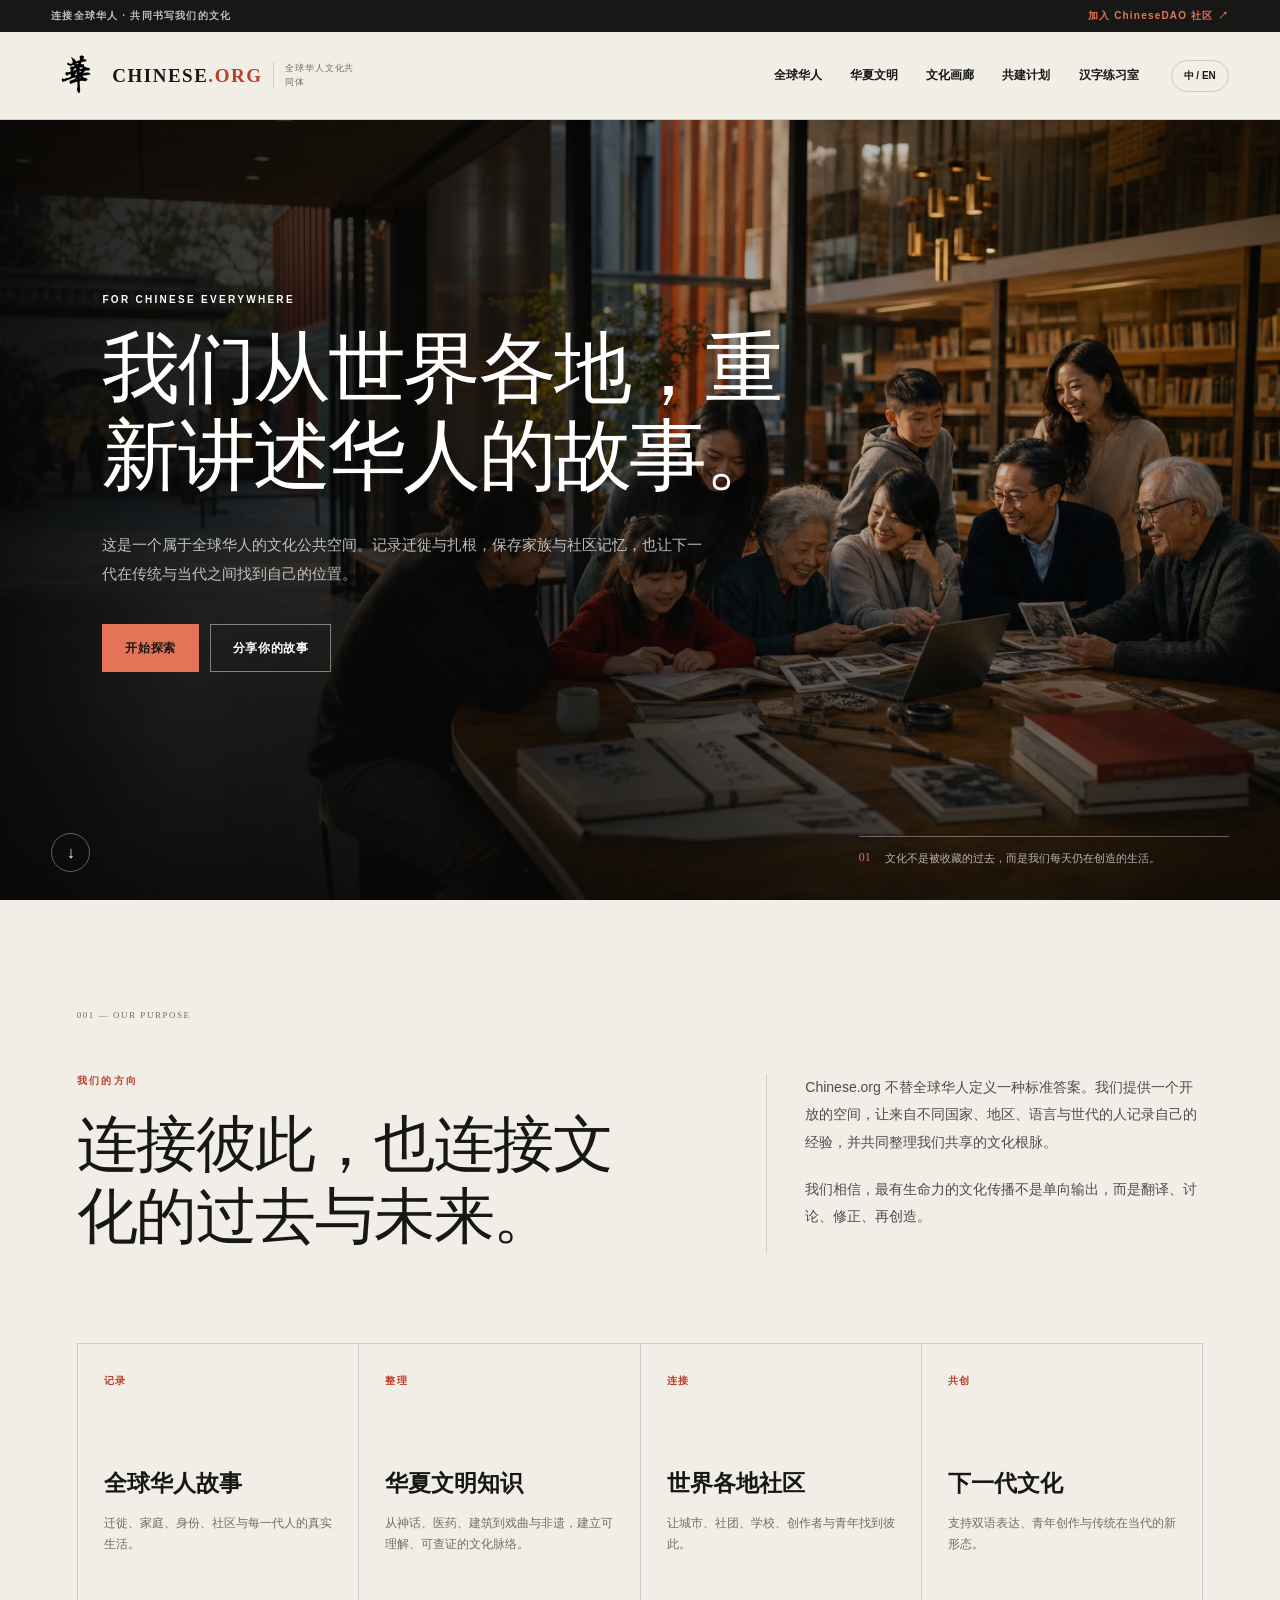
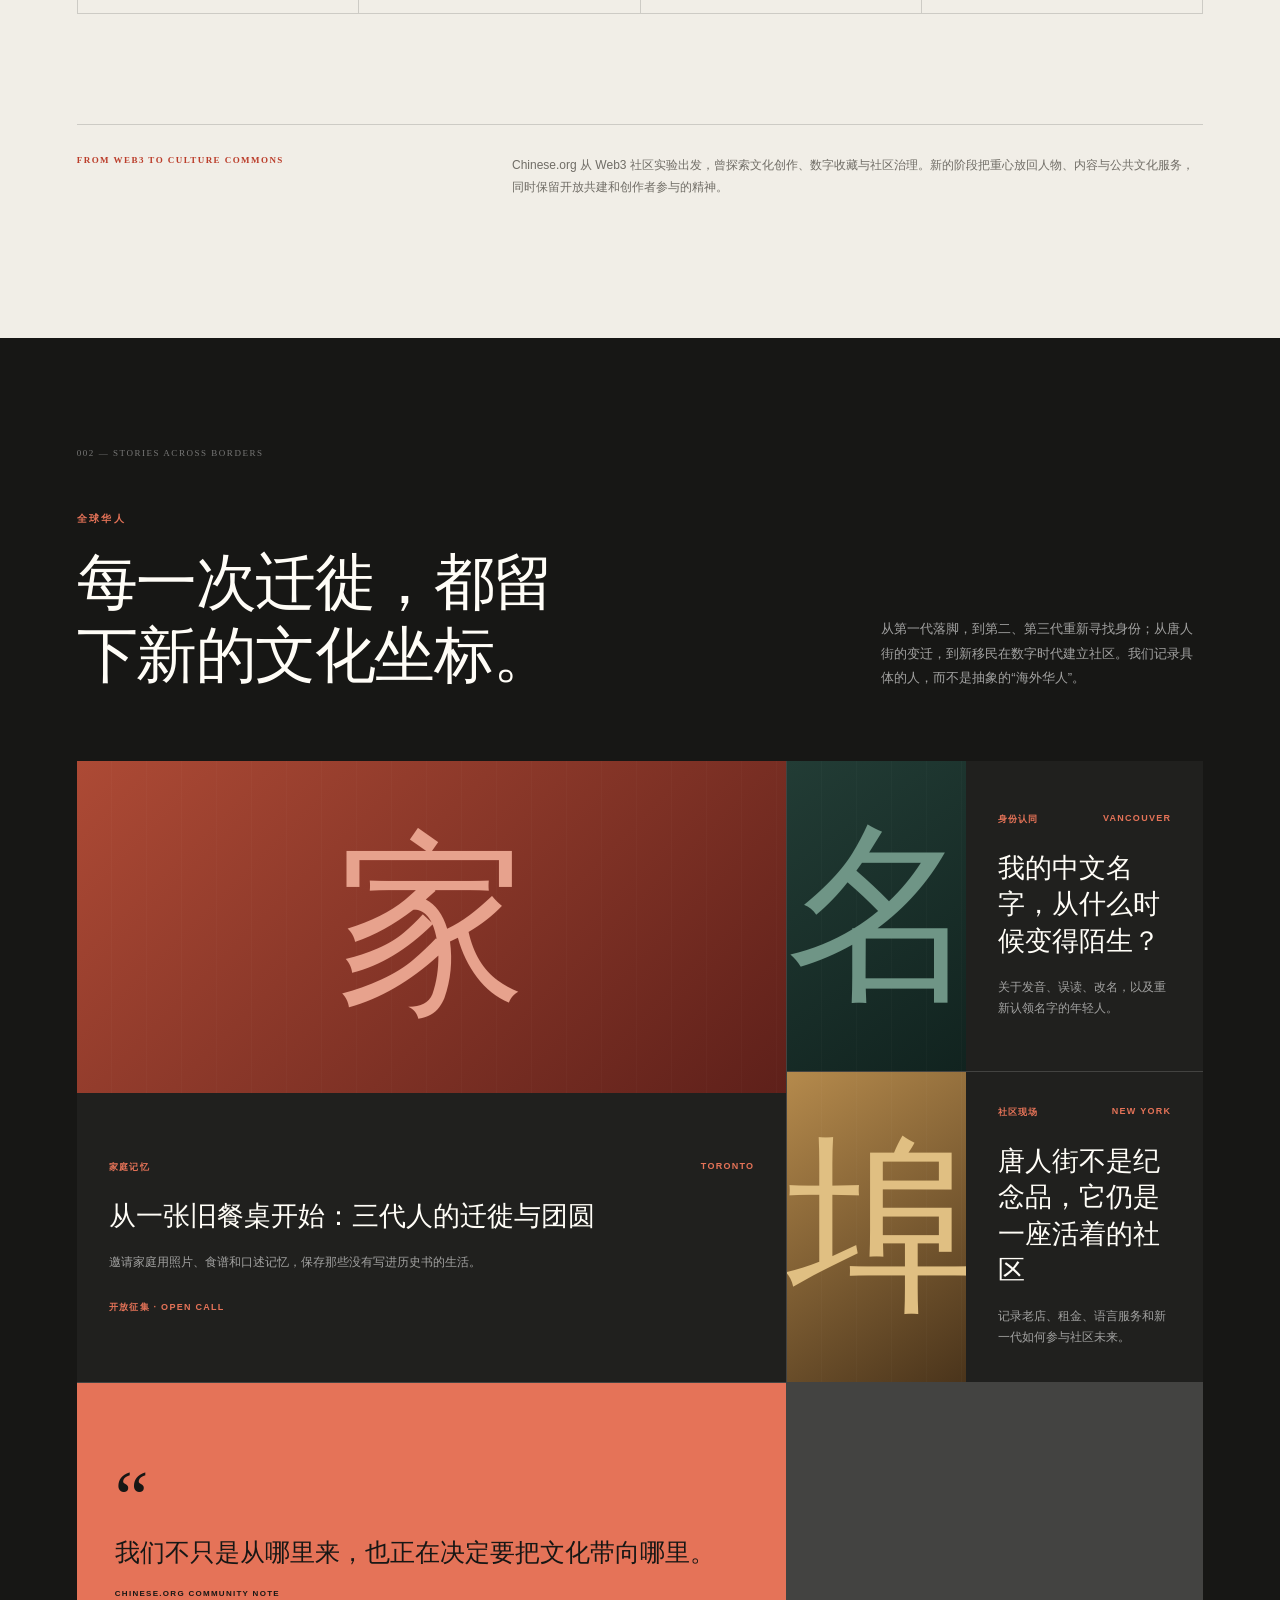
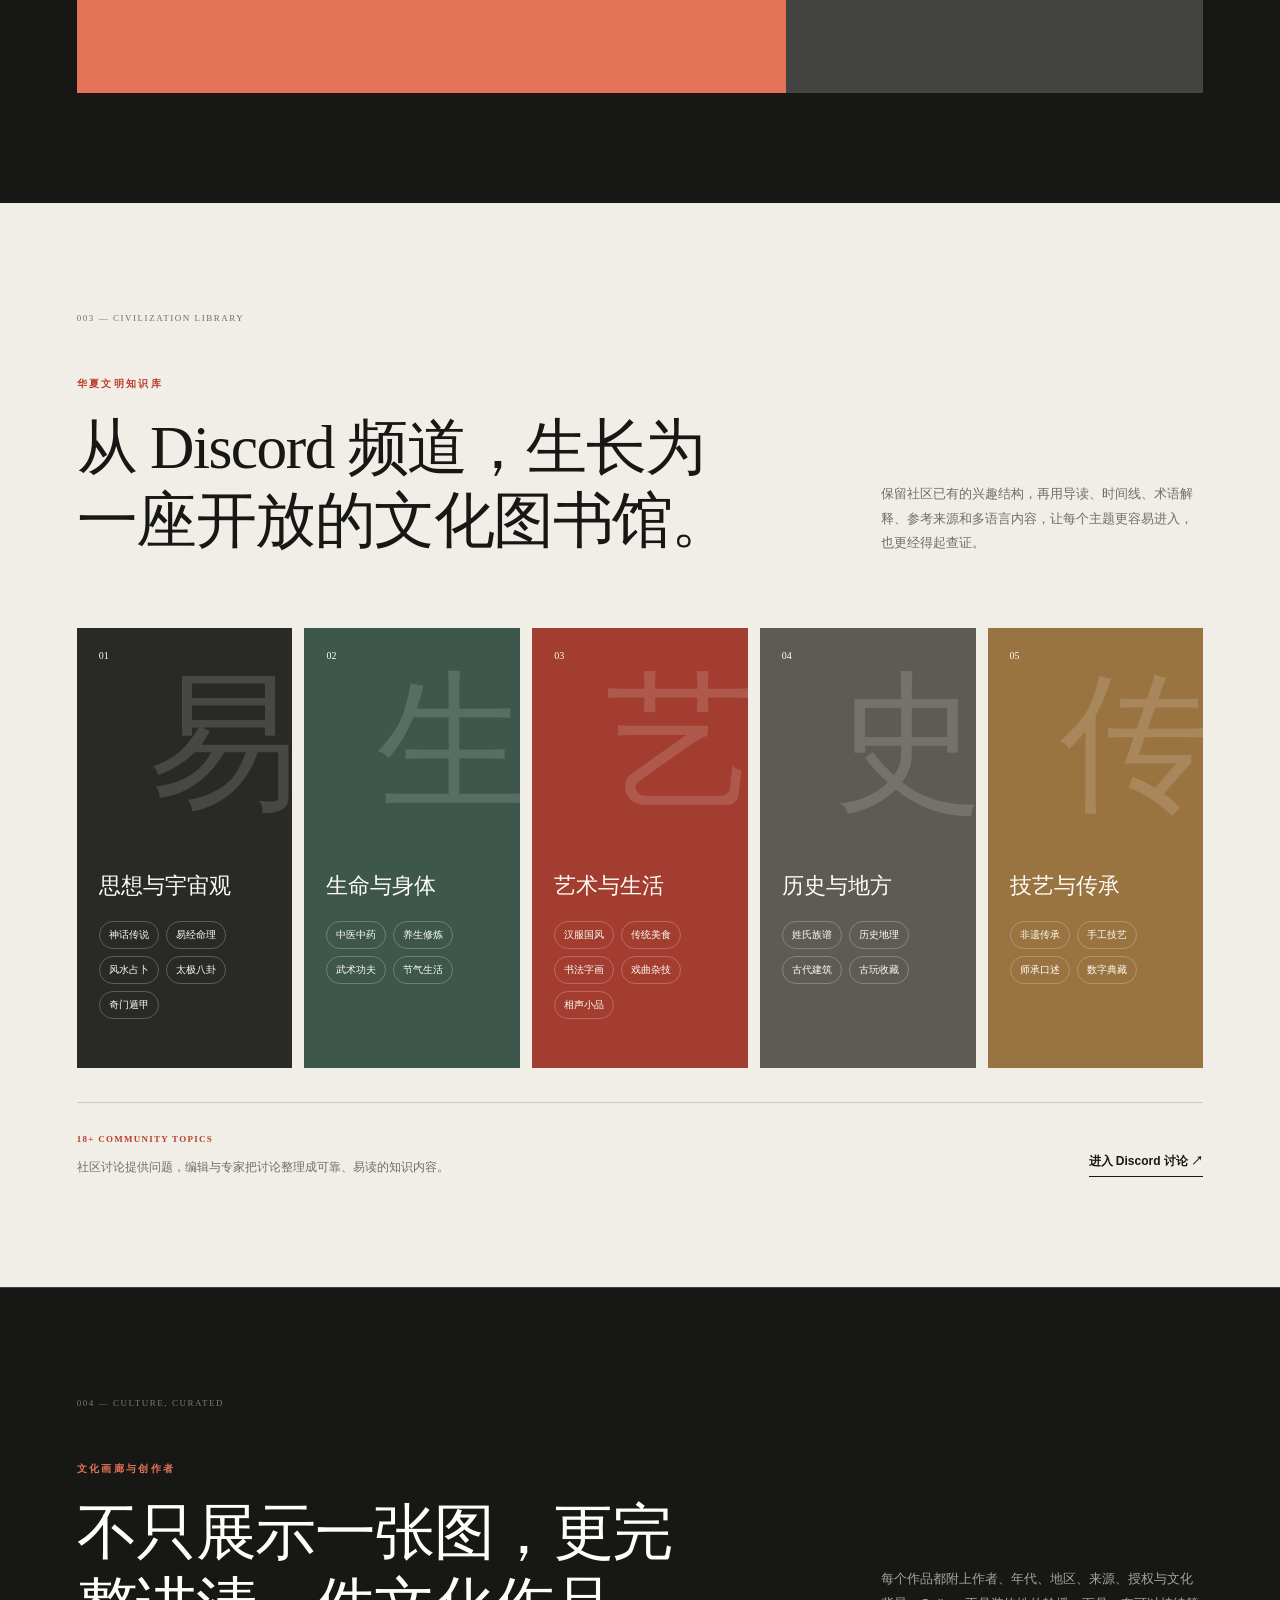
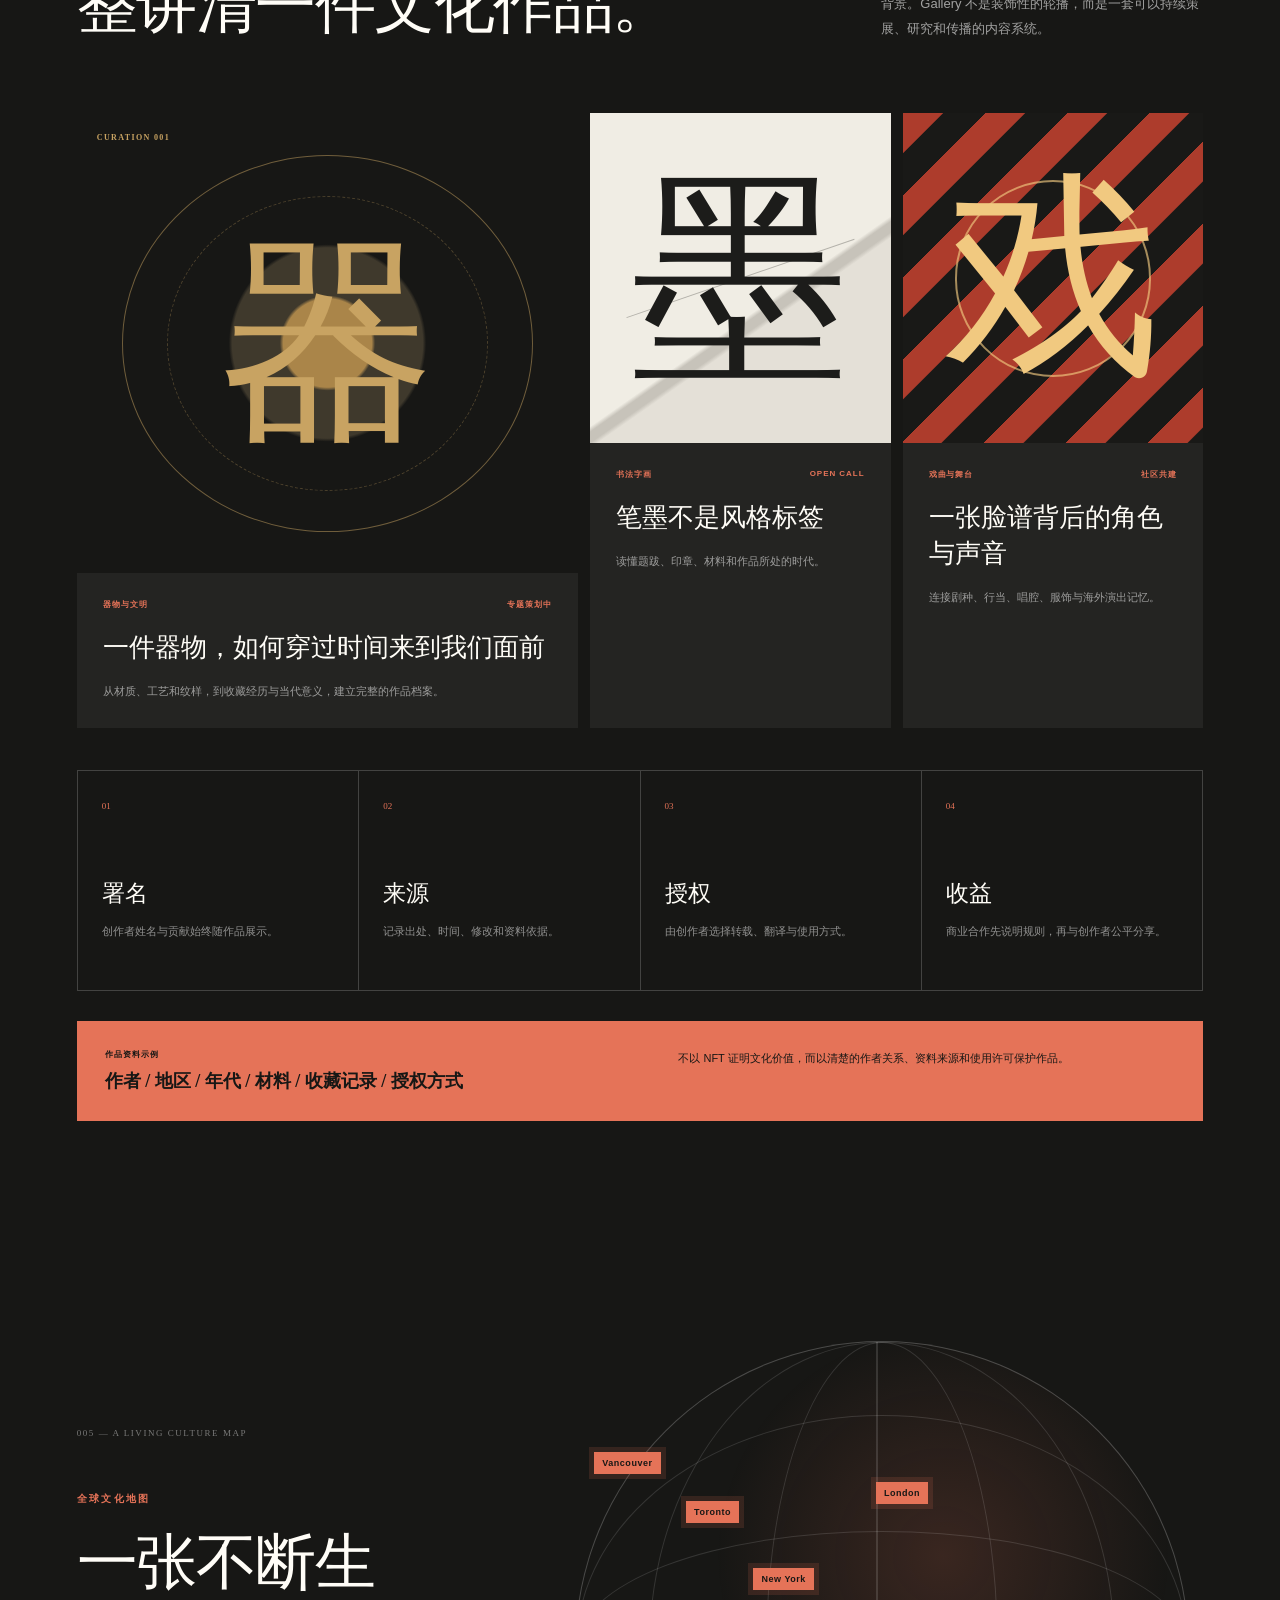
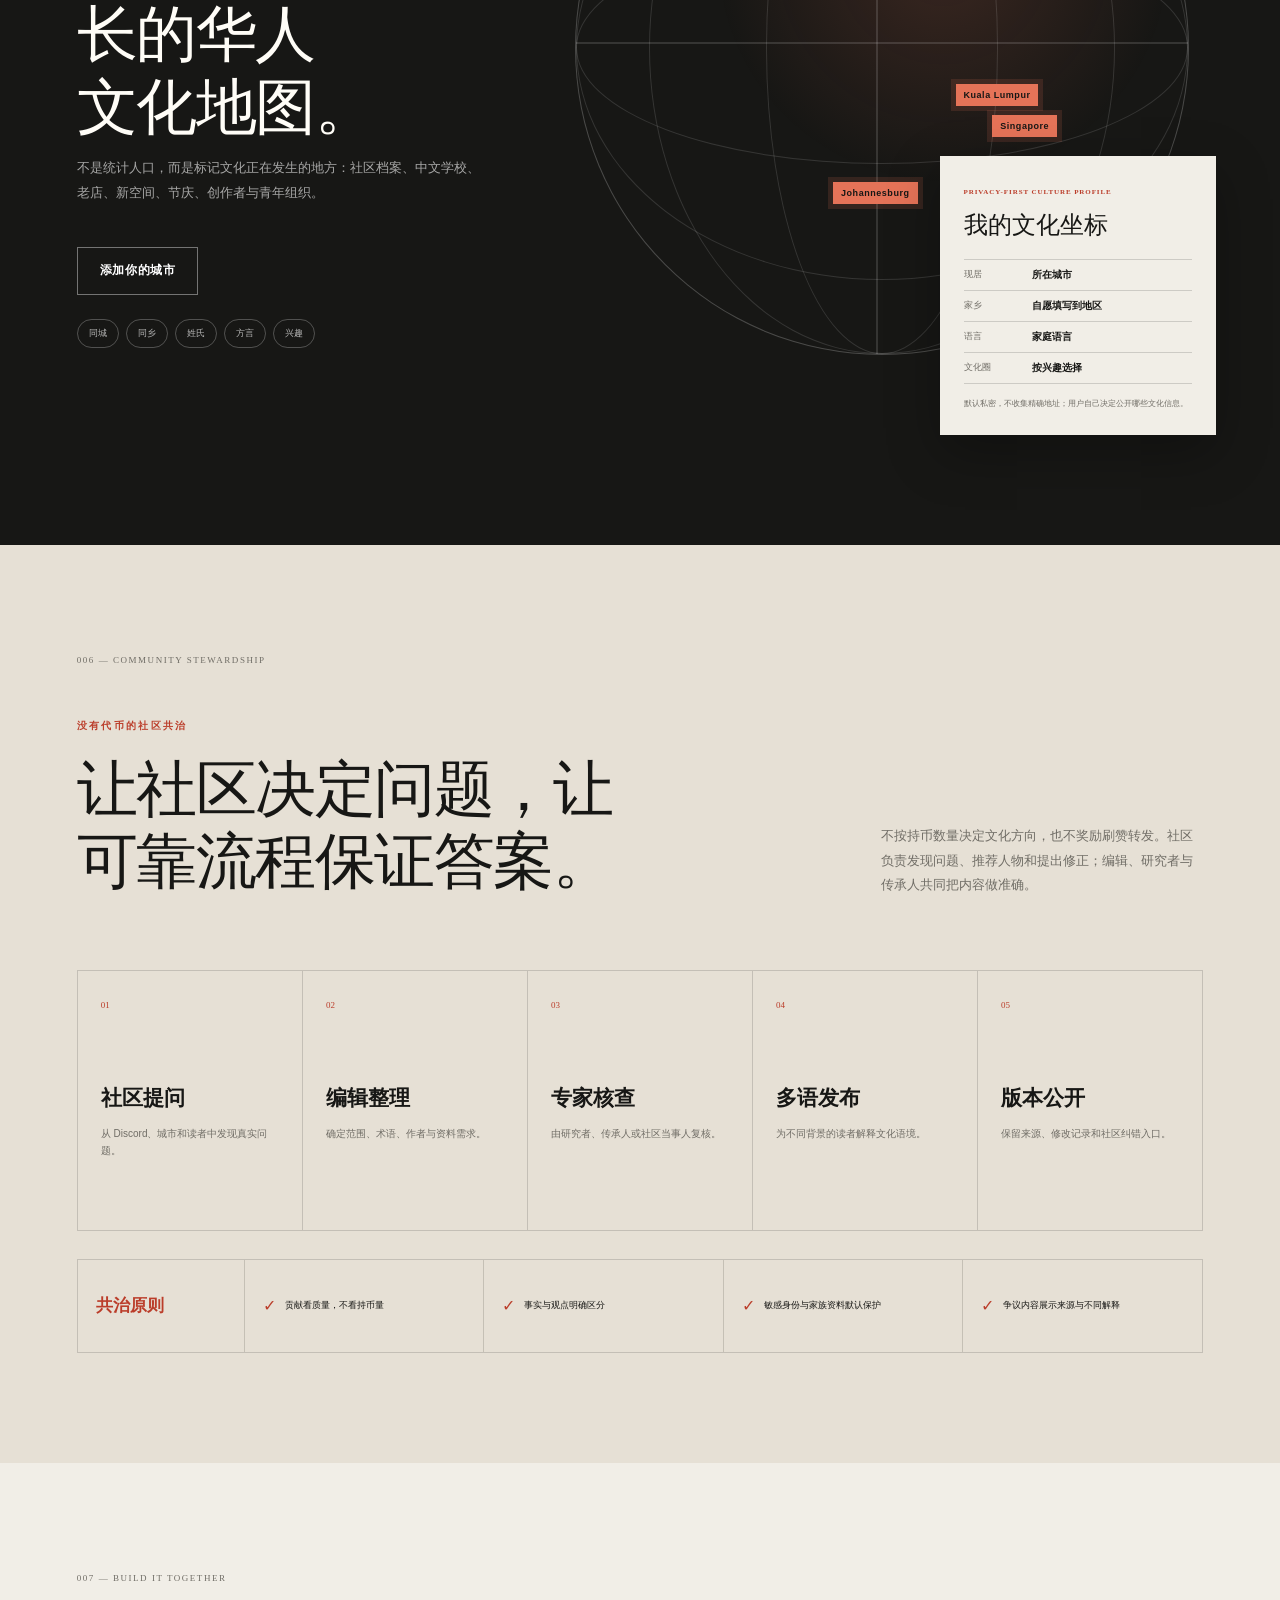
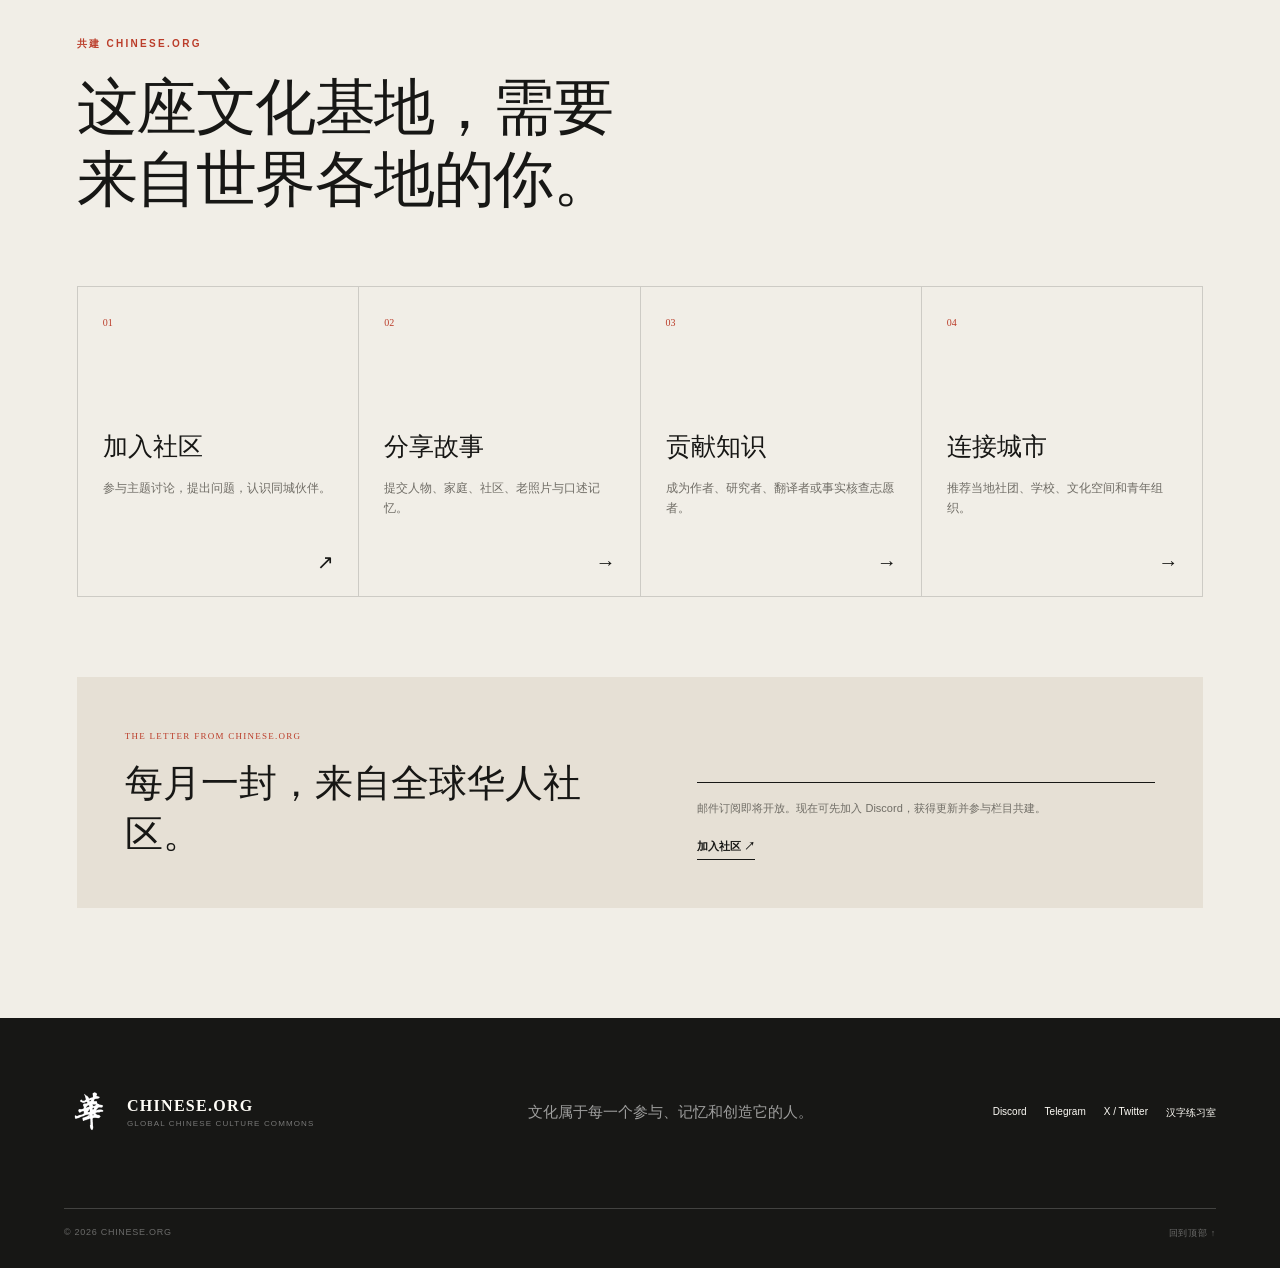
==== index.html @ 90b5eb72 "Add creator gallery and community governance" ====
<!doctype html>
<html lang="zh-Hans">
<head>
  <meta charset="utf-8">
  <meta name="viewport" content="width=device-width, initial-scale=1">
  <title>Chinese.org — 全球华人的文化共同体</title>
  <meta name="description" content="Chinese.org 是面向全球华人、特别是海外华人的文化传播与共建平台。记录华人故事，整理华夏文明，连接世界各地的社区与下一代。">
  <meta name="theme-color" content="#10100f">
  <meta property="og:title" content="Chinese.org — 全球华人的文化共同体">
  <meta property="og:description" content="从世界各地，重新讲述华人的故事。">
  <meta property="og:image" content="assets/global-chinese-hero.jpg">
  <link rel="icon" href="assets/logo-hua.png" type="image/png">
  <link rel="stylesheet" href="site.css">
</head>
<body>
  <a class="skip-link" href="#main">跳到主要内容</a>

  <div class="topline">
    <p data-zh="连接全球华人 · 共同书写我们的文化" data-en="Connecting Chinese communities worldwide · Telling our stories together">连接全球华人 · 共同书写我们的文化</p>
    <a href="https://discord.gg/chinese" target="_blank" rel="noreferrer">加入 ChineseDAO 社区 <span>↗</span></a>
  </div>

  <header class="site-header">
    <a class="brand" href="#home" aria-label="Chinese.org 首页">
      <span class="brand-stamp" aria-hidden="true"><img src="assets/logo-hua.png" alt=""></span>
      <span class="brand-word">CHINESE<span>.ORG</span></span>
      <span class="brand-line" data-zh="全球华人文化共同体" data-en="Global Chinese Culture Commons">全球华人文化共同体</span>
    </a>

    <button class="menu-toggle" type="button" aria-expanded="false" aria-controls="primary-nav">
      <span></span><span></span>
      <span class="sr-only">打开菜单</span>
    </button>

    <nav class="primary-nav" id="primary-nav" aria-label="主要导航">
      <a href="#diaspora" data-zh="全球华人" data-en="Diaspora">全球华人</a>
      <a href="#civilization" data-zh="华夏文明" data-en="Civilization">华夏文明</a>
      <a href="#gallery" data-zh="文化画廊" data-en="Gallery">文化画廊</a>
      <a href="#governance" data-zh="共建计划" data-en="Contribute">共建计划</a>
      <a href="writing.html" data-zh="汉字练习室" data-en="Writing Studio">汉字练习室</a>
    </nav>

    <button class="language-toggle" type="button" aria-label="Switch language" data-language-toggle>中 / EN</button>
  </header>

  <main id="main">
    <section class="hero" id="home" aria-labelledby="hero-title">
      <img class="hero-image" src="assets/global-chinese-hero.jpg" alt="不同世代的华人在图书馆中围坐长桌，共同翻阅家庭照片与文化资料">
      <div class="hero-shade"></div>
      <div class="hero-content">
        <p class="eyebrow">FOR CHINESE EVERYWHERE</p>
        <h1 id="hero-title" data-zh="我们从世界各地，重新讲述华人的故事。" data-en="From every corner of the world, we tell Chinese stories anew.">我们从世界各地，重新讲述华人的故事。</h1>
        <p class="hero-copy" data-zh="这是一个属于全球华人的文化公共空间。记录迁徙与扎根，保存家族与社区记忆，也让下一代在传统与当代之间找到自己的位置。" data-en="A cultural commons for Chinese communities worldwide—documenting migration and belonging, preserving family memory, and helping the next generation find their place between tradition and today.">这是一个属于全球华人的文化公共空间。记录迁徙与扎根，保存家族与社区记忆，也让下一代在传统与当代之间找到自己的位置。</p>
        <div class="hero-actions">
          <a class="button button-primary" href="#diaspora" data-zh="开始探索" data-en="Explore stories">开始探索</a>
          <a class="button button-ghost" href="#join" data-zh="分享你的故事" data-en="Share your story">分享你的故事</a>
        </div>
      </div>
      <div class="hero-caption">
        <span>01</span>
        <p data-zh="文化不是被收藏的过去，而是我们每天仍在创造的生活。" data-en="Culture is not a preserved past. It is the life we continue to create.">文化不是被收藏的过去，而是我们每天仍在创造的生活。</p>
      </div>
      <a class="hero-scroll" href="#mission" aria-label="继续向下浏览">↓</a>
    </section>

    <section class="mission section" id="mission">
      <div class="section-index">001 — OUR PURPOSE</div>
      <div class="mission-grid">
        <div>
          <p class="eyebrow red" data-zh="我们的方向" data-en="Our purpose">我们的方向</p>
          <h2 data-zh="连接彼此，也连接文化的过去与未来。" data-en="Connecting one another—and culture's past with its future.">连接彼此，也连接文化的过去与未来。</h2>
        </div>
        <div class="mission-copy">
          <p data-zh="Chinese.org 不替全球华人定义一种标准答案。我们提供一个开放的空间，让来自不同国家、地区、语言与世代的人记录自己的经验，并共同整理我们共享的文化根脉。" data-en="Chinese.org does not impose a single definition of Chinese identity. We make room for people across countries, languages and generations to document their own experiences and explore the roots we share.">Chinese.org 不替全球华人定义一种标准答案。我们提供一个开放的空间，让来自不同国家、地区、语言与世代的人记录自己的经验，并共同整理我们共享的文化根脉。</p>
          <p data-zh="我们相信，最有生命力的文化传播不是单向输出，而是翻译、讨论、修正、再创造。" data-en="The most vital cultural exchange is never one-way. It grows through translation, conversation, correction and reinvention.">我们相信，最有生命力的文化传播不是单向输出，而是翻译、讨论、修正、再创造。</p>
        </div>
      </div>

      <div class="purpose-cards">
        <article>
          <span>记录</span>
          <h3 data-zh="全球华人故事" data-en="Diaspora stories">全球华人故事</h3>
          <p data-zh="迁徙、家庭、身份、社区与每一代人的真实生活。" data-en="Migration, family, identity, community and everyday life across generations.">迁徙、家庭、身份、社区与每一代人的真实生活。</p>
        </article>
        <article>
          <span>整理</span>
          <h3 data-zh="华夏文明知识" data-en="Civilization library">华夏文明知识</h3>
          <p data-zh="从神话、医药、建筑到戏曲与非遗，建立可理解、可查证的文化脉络。" data-en="A clear, sourced path through mythology, medicine, architecture, opera and heritage.">从神话、医药、建筑到戏曲与非遗，建立可理解、可查证的文化脉络。</p>
        </article>
        <article>
          <span>连接</span>
          <h3 data-zh="世界各地社区" data-en="Communities worldwide">世界各地社区</h3>
          <p data-zh="让城市、社团、学校、创作者与青年找到彼此。" data-en="Helping cities, associations, schools, creators and young people find one another.">让城市、社团、学校、创作者与青年找到彼此。</p>
        </article>
        <article>
          <span>共创</span>
          <h3 data-zh="下一代文化" data-en="Culture's next chapter">下一代文化</h3>
          <p data-zh="支持双语表达、青年创作与传统在当代的新形态。" data-en="Supporting bilingual expression, young creators and new forms of tradition.">支持双语表达、青年创作与传统在当代的新形态。</p>
        </article>
      </div>
    </section>

    <section class="origin-note">
      <p class="origin-label">FROM WEB3 TO CULTURE COMMONS</p>
      <p data-zh="Chinese.org 从 Web3 社区实验出发，曾探索文化创作、数字收藏与社区治理。新的阶段把重心放回人物、内容与公共文化服务，同时保留开放共建和创作者参与的精神。" data-en="Chinese.org began as a Web3 community experiment in cultural creation, digital collecting and community governance. Its next chapter puts people, content and public cultural service first—while preserving the spirit of open participation.">Chinese.org 从 Web3 社区实验出发，曾探索文化创作、数字收藏与社区治理。新的阶段把重心放回人物、内容与公共文化服务，同时保留开放共建和创作者参与的精神。</p>
    </section>

    <section class="diaspora section dark-section" id="diaspora">
      <div class="section-head light">
        <div>
          <div class="section-index">002 — STORIES ACROSS BORDERS</div>
          <p class="eyebrow coral" data-zh="全球华人" data-en="Global Chinese stories">全球华人</p>
          <h2 data-zh="每一次迁徙，都留下新的文化坐标。" data-en="Every migration leaves a new cultural coordinate.">每一次迁徙，都留下新的文化坐标。</h2>
        </div>
        <p data-zh="从第一代落脚，到第二、第三代重新寻找身份；从唐人街的变迁，到新移民在数字时代建立社区。我们记录具体的人，而不是抽象的“海外华人”。" data-en="From first-generation arrival to later generations rediscovering identity; from changing Chinatowns to digital-age communities. We document real people, not an abstract diaspora.">从第一代落脚，到第二、第三代重新寻找身份；从唐人街的变迁，到新移民在数字时代建立社区。我们记录具体的人，而不是抽象的“海外华人”。</p>
      </div>

      <div class="story-grid">
        <article class="story story-featured">
          <div class="story-art art-home"><span>家</span></div>
          <div class="story-body">
            <div class="story-meta"><span>家庭记忆</span><span>TORONTO</span></div>
            <h3 data-zh="从一张旧餐桌开始：三代人的迁徙与团圆" data-en="A family migration story, beginning at an old dining table">从一张旧餐桌开始：三代人的迁徙与团圆</h3>
            <p data-zh="邀请家庭用照片、食谱和口述记忆，保存那些没有写进历史书的生活。" data-en="Using photographs, recipes and oral histories to preserve lives left outside textbooks.">邀请家庭用照片、食谱和口述记忆，保存那些没有写进历史书的生活。</p>
            <span class="story-status">开放征集 · OPEN CALL</span>
          </div>
        </article>

        <article class="story">
          <div class="story-art art-name"><span>名</span></div>
          <div class="story-body">
            <div class="story-meta"><span>身份认同</span><span>VANCOUVER</span></div>
            <h3 data-zh="我的中文名字，从什么时候变得陌生？" data-en="When did my Chinese name begin to feel unfamiliar?">我的中文名字，从什么时候变得陌生？</h3>
            <p data-zh="关于发音、误读、改名，以及重新认领名字的年轻人。" data-en="On pronunciation, renaming and a younger generation reclaiming their names.">关于发音、误读、改名，以及重新认领名字的年轻人。</p>
          </div>
        </article>

        <article class="story">
          <div class="story-art art-street"><span>埠</span></div>
          <div class="story-body">
            <div class="story-meta"><span>社区现场</span><span>NEW YORK</span></div>
            <h3 data-zh="唐人街不是纪念品，它仍是一座活着的社区" data-en="Chinatown is not a souvenir. It is a living community.">唐人街不是纪念品，它仍是一座活着的社区</h3>
            <p data-zh="记录老店、租金、语言服务和新一代如何参与社区未来。" data-en="Documenting legacy shops, housing, language access and youth-led futures.">记录老店、租金、语言服务和新一代如何参与社区未来。</p>
          </div>
        </article>

        <article class="story story-quote">
          <p>“</p>
          <blockquote data-zh="我们不只是从哪里来，也正在决定要把文化带向哪里。" data-en="We are not only where we came from. We are deciding where culture goes next.">我们不只是从哪里来，也正在决定要把文化带向哪里。</blockquote>
          <span>CHINESE.ORG COMMUNITY NOTE</span>
        </article>
      </div>
    </section>

    <section class="civilization section" id="civilization">
      <div class="section-head">
        <div>
          <div class="section-index">003 — CIVILIZATION LIBRARY</div>
          <p class="eyebrow red" data-zh="华夏文明知识库" data-en="Chinese civilization library">华夏文明知识库</p>
          <h2 data-zh="从 Discord 频道，生长为一座开放的文化图书馆。" data-en="From Discord channels to an open cultural library.">从 Discord 频道，生长为一座开放的文化图书馆。</h2>
        </div>
        <p data-zh="保留社区已有的兴趣结构，再用导读、时间线、术语解释、参考来源和多语言内容，让每个主题更容易进入，也更经得起查证。" data-en="We preserve the community's existing interests, then add guides, timelines, terminology, sources and multilingual context—making each subject accessible and verifiable.">保留社区已有的兴趣结构，再用导读、时间线、术语解释、参考来源和多语言内容，让每个主题更容易进入，也更经得起查证。</p>
      </div>

      <div class="library-grid">
        <article class="library-card tone-ink">
          <div class="library-number">01</div>
          <div class="library-symbol">易</div>
          <h3 data-zh="思想与宇宙观" data-en="Thought & cosmology">思想与宇宙观</h3>
          <ul>
            <li>神话传说</li><li>易经命理</li><li>风水占卜</li><li>太极八卦</li><li>奇门遁甲</li>
          </ul>
        </article>
        <article class="library-card tone-herb">
          <div class="library-number">02</div>
          <div class="library-symbol">生</div>
          <h3 data-zh="生命与身体" data-en="Life & the body">生命与身体</h3>
          <ul>
            <li>中医中药</li><li>养生修炼</li><li>武术功夫</li><li>节气生活</li>
          </ul>
        </article>
        <article class="library-card tone-red">
          <div class="library-number">03</div>
          <div class="library-symbol">艺</div>
          <h3 data-zh="艺术与生活" data-en="Arts & everyday life">艺术与生活</h3>
          <ul>
            <li>汉服国风</li><li>传统美食</li><li>书法字画</li><li>戏曲杂技</li><li>相声小品</li>
          </ul>
        </article>
        <article class="library-card tone-stone">
          <div class="library-number">04</div>
          <div class="library-symbol">史</div>
          <h3 data-zh="历史与地方" data-en="History & place">历史与地方</h3>
          <ul>
            <li>姓氏族谱</li><li>历史地理</li><li>古代建筑</li><li>古玩收藏</li>
          </ul>
        </article>
        <article class="library-card tone-gold">
          <div class="library-number">05</div>
          <div class="library-symbol">传</div>
          <h3 data-zh="技艺与传承" data-en="Craft & heritage">技艺与传承</h3>
          <ul>
            <li>非遗传承</li><li>手工技艺</li><li>师承口述</li><li>数字典藏</li>
          </ul>
        </article>
      </div>

      <div class="library-cta">
        <div>
          <span>18+ COMMUNITY TOPICS</span>
          <p data-zh="社区讨论提供问题，编辑与专家把讨论整理成可靠、易读的知识内容。" data-en="Community discussion surfaces the questions; editors and experts shape them into reliable, readable knowledge.">社区讨论提供问题，编辑与专家把讨论整理成可靠、易读的知识内容。</p>
        </div>
        <a class="arrow-link" href="https://discord.gg/chinese" target="_blank" rel="noreferrer" data-zh="进入 Discord 讨论 ↗" data-en="Join the Discord discussion ↗">进入 Discord 讨论 ↗</a>
      </div>
    </section>

    <section class="creator-gallery section dark-section" id="gallery">
      <div class="section-head light">
        <div>
          <div class="section-index">004 — CULTURE, CURATED</div>
          <p class="eyebrow coral" data-zh="文化画廊与创作者" data-en="Gallery & creators">文化画廊与创作者</p>
          <h2 data-zh="不只展示一张图，更完整讲清一件文化作品。" data-en="Beyond displaying an image, we tell the full story of a cultural work.">不只展示一张图，更完整讲清一件文化作品。</h2>
        </div>
        <p data-zh="每个作品都附上作者、年代、地区、来源、授权与文化背景。Gallery 不是装饰性的轮播，而是一套可以持续策展、研究和传播的内容系统。" data-en="Every work carries authorship, date, place, provenance, permission and cultural context. The Gallery is not a decorative carousel, but a system for curation, research and sharing.">每个作品都附上作者、年代、地区、来源、授权与文化背景。Gallery 不是装饰性的轮播，而是一套可以持续策展、研究和传播的内容系统。</p>
      </div>

      <div class="gallery-grid">
        <article class="gallery-card gallery-feature">
          <div class="gallery-visual visual-bronze">
            <span class="gallery-glyph">器</span>
            <span class="gallery-edition">CURATION 001</span>
          </div>
          <div class="gallery-card-body">
            <div class="gallery-meta"><span data-zh="器物与文明" data-en="Objects & civilization">器物与文明</span><span data-zh="专题策划中" data-en="In curation">专题策划中</span></div>
            <h3 data-zh="一件器物，如何穿过时间来到我们面前" data-en="How an object travels through time to reach us">一件器物，如何穿过时间来到我们面前</h3>
            <p data-zh="从材质、工艺和纹样，到收藏经历与当代意义，建立完整的作品档案。" data-en="From material, craft and pattern to provenance and present-day meaning—a complete cultural record.">从材质、工艺和纹样，到收藏经历与当代意义，建立完整的作品档案。</p>
          </div>
        </article>

        <article class="gallery-card">
          <div class="gallery-visual visual-ink"><span class="gallery-glyph">墨</span></div>
          <div class="gallery-card-body">
            <div class="gallery-meta"><span data-zh="书法字画" data-en="Calligraphy & painting">书法字画</span><span>OPEN CALL</span></div>
            <h3 data-zh="笔墨不是风格标签" data-en="Ink is more than a visual style">笔墨不是风格标签</h3>
            <p data-zh="读懂题跋、印章、材料和作品所处的时代。" data-en="Reading inscriptions, seals, materials and historical context.">读懂题跋、印章、材料和作品所处的时代。</p>
          </div>
        </article>

        <article class="gallery-card">
          <div class="gallery-visual visual-opera"><span class="gallery-glyph">戏</span></div>
          <div class="gallery-card-body">
            <div class="gallery-meta"><span data-zh="戏曲与舞台" data-en="Opera & stage">戏曲与舞台</span><span data-zh="社区共建" data-en="Community-built">社区共建</span></div>
            <h3 data-zh="一张脸谱背后的角色与声音" data-en="The role and voice behind an opera face">一张脸谱背后的角色与声音</h3>
            <p data-zh="连接剧种、行当、唱腔、服饰与海外演出记忆。" data-en="Connecting genres, roles, music, costume and overseas performance memory.">连接剧种、行当、唱腔、服饰与海外演出记忆。</p>
          </div>
        </article>
      </div>

      <div class="creator-charter">
        <article><span>01</span><h3 data-zh="署名" data-en="Credit">署名</h3><p data-zh="创作者姓名与贡献始终随作品展示。" data-en="Creator names and contributions stay with every work.">创作者姓名与贡献始终随作品展示。</p></article>
        <article><span>02</span><h3 data-zh="来源" data-en="Provenance">来源</h3><p data-zh="记录出处、时间、修改和资料依据。" data-en="Sources, dates, revisions and evidence remain visible.">记录出处、时间、修改和资料依据。</p></article>
        <article><span>03</span><h3 data-zh="授权" data-en="Permission">授权</h3><p data-zh="由创作者选择转载、翻译与使用方式。" data-en="Creators choose how work may be shared, translated or reused.">由创作者选择转载、翻译与使用方式。</p></article>
        <article><span>04</span><h3 data-zh="收益" data-en="Value share">收益</h3><p data-zh="商业合作先说明规则，再与创作者公平分享。" data-en="Commercial use is transparent and value is shared fairly.">商业合作先说明规则，再与创作者公平分享。</p></article>
      </div>

      <div class="source-record">
        <div><span data-zh="作品资料示例" data-en="Sample work record">作品资料示例</span><strong data-zh="作者 / 地区 / 年代 / 材料 / 收藏记录 / 授权方式" data-en="Creator / Place / Date / Material / Provenance / Permission">作者 / 地区 / 年代 / 材料 / 收藏记录 / 授权方式</strong></div>
        <p data-zh="不以 NFT 证明文化价值，而以清楚的作者关系、资料来源和使用许可保护作品。" data-en="Cultural value is not proven by an NFT, but protected through clear authorship, provenance and permission.">不以 NFT 证明文化价值，而以清楚的作者关系、资料来源和使用许可保护作品。</p>
      </div>
    </section>

    <section class="map-section section dark-section" id="map">
      <div class="map-copy">
        <div class="section-index">005 — A LIVING CULTURE MAP</div>
        <p class="eyebrow coral" data-zh="全球文化地图" data-en="Global culture map">全球文化地图</p>
        <h2 data-zh="一张不断生长的华人文化地图。" data-en="A living map of Chinese culture worldwide.">一张不断生长的华人文化地图。</h2>
        <p data-zh="不是统计人口，而是标记文化正在发生的地方：社区档案、中文学校、老店、新空间、节庆、创作者与青年组织。" data-en="Not a population count, but a map of culture in motion: community archives, language schools, legacy businesses, new spaces, festivals, creators and youth organizations.">不是统计人口，而是标记文化正在发生的地方：社区档案、中文学校、老店、新空间、节庆、创作者与青年组织。</p>
        <a class="button button-outline" href="#join" data-zh="添加你的城市" data-en="Add your city">添加你的城市</a>
        <div class="circle-pills" aria-label="文化社区类型">
          <span data-zh="同城" data-en="Local">同城</span><span data-zh="同乡" data-en="Hometown">同乡</span><span data-zh="姓氏" data-en="Surname">姓氏</span><span data-zh="方言" data-en="Dialect">方言</span><span data-zh="兴趣" data-en="Interest">兴趣</span>
        </div>
      </div>
      <div class="map-visual">
        <div class="globe" aria-label="全球华人城市示意图">
          <div class="globe-ring ring-one"></div>
          <div class="globe-ring ring-two"></div>
          <div class="globe-line line-one"></div>
          <div class="globe-line line-two"></div>
          <span class="city city-toronto">Toronto</span>
          <span class="city city-vancouver">Vancouver</span>
          <span class="city city-newyork">New York</span>
          <span class="city city-london">London</span>
          <span class="city city-singapore">Singapore</span>
          <span class="city city-sydney">Sydney</span>
          <span class="city city-kuala">Kuala Lumpur</span>
          <span class="city city-johannesburg">Johannesburg</span>
        </div>
        <article class="identity-card">
          <span>PRIVACY-FIRST CULTURE PROFILE</span>
          <h3 data-zh="我的文化坐标" data-en="My cultural coordinates">我的文化坐标</h3>
          <dl>
            <div><dt data-zh="现居" data-en="Lives in">现居</dt><dd data-zh="所在城市" data-en="City">所在城市</dd></div>
            <div><dt data-zh="家乡" data-en="Roots">家乡</dt><dd data-zh="自愿填写到地区" data-en="Region, optional">自愿填写到地区</dd></div>
            <div><dt data-zh="语言" data-en="Languages">语言</dt><dd data-zh="家庭语言" data-en="Family languages">家庭语言</dd></div>
            <div><dt data-zh="文化圈" data-en="Circles">文化圈</dt><dd data-zh="按兴趣选择" data-en="Interest-based">按兴趣选择</dd></div>
          </dl>
          <p data-zh="默认私密，不收集精确地址；用户自己决定公开哪些文化信息。" data-en="Private by default, no precise address; each person chooses what cultural information to share.">默认私密，不收集精确地址；用户自己决定公开哪些文化信息。</p>
        </article>
      </div>
    </section>

    <section class="governance section" id="governance">
      <div class="section-head">
        <div>
          <div class="section-index">006 — COMMUNITY STEWARDSHIP</div>
          <p class="eyebrow red" data-zh="没有代币的社区共治" data-en="Community governance, without tokens">没有代币的社区共治</p>
          <h2 data-zh="让社区决定问题，让可靠流程保证答案。" data-en="The community chooses the questions; a trusted process strengthens the answers.">让社区决定问题，让可靠流程保证答案。</h2>
        </div>
        <p data-zh="不按持币数量决定文化方向，也不奖励刷赞转发。社区负责发现问题、推荐人物和提出修正；编辑、研究者与传承人共同把内容做准确。" data-en="Culture is not directed by token holdings or engagement farming. The community surfaces questions, people and corrections; editors, researchers and practitioners make the work reliable.">不按持币数量决定文化方向，也不奖励刷赞转发。社区负责发现问题、推荐人物和提出修正；编辑、研究者与传承人共同把内容做准确。</p>
      </div>

      <ol class="governance-flow">
        <li><span>01</span><h3 data-zh="社区提问" data-en="Community question">社区提问</h3><p data-zh="从 Discord、城市和读者中发现真实问题。" data-en="Real questions from Discord, cities and readers.">从 Discord、城市和读者中发现真实问题。</p></li>
        <li><span>02</span><h3 data-zh="编辑整理" data-en="Editorial framing">编辑整理</h3><p data-zh="确定范围、术语、作者与资料需求。" data-en="Define scope, terms, contributors and source needs.">确定范围、术语、作者与资料需求。</p></li>
        <li><span>03</span><h3 data-zh="专家核查" data-en="Expert review">专家核查</h3><p data-zh="由研究者、传承人或社区当事人复核。" data-en="Review by researchers, practitioners or community members.">由研究者、传承人或社区当事人复核。</p></li>
        <li><span>04</span><h3 data-zh="多语发布" data-en="Multilingual release">多语发布</h3><p data-zh="为不同背景的读者解释文化语境。" data-en="Explain cultural context across languages and backgrounds.">为不同背景的读者解释文化语境。</p></li>
        <li><span>05</span><h3 data-zh="版本公开" data-en="Open revisions">版本公开</h3><p data-zh="保留来源、修改记录和社区纠错入口。" data-en="Keep sources, revision history and correction paths visible.">保留来源、修改记录和社区纠错入口。</p></li>
      </ol>

      <div class="governance-rules">
        <strong data-zh="共治原则" data-en="Stewardship principles">共治原则</strong>
        <div><span>✓</span><p data-zh="贡献看质量，不看持币量" data-en="Contribution quality over token holdings">贡献看质量，不看持币量</p></div>
        <div><span>✓</span><p data-zh="事实与观点明确区分" data-en="Facts and viewpoints clearly separated">事实与观点明确区分</p></div>
        <div><span>✓</span><p data-zh="敏感身份与家族资料默认保护" data-en="Sensitive identity and family data protected by default">敏感身份与家族资料默认保护</p></div>
        <div><span>✓</span><p data-zh="争议内容展示来源与不同解释" data-en="Contested topics show sources and multiple interpretations">争议内容展示来源与不同解释</p></div>
      </div>
    </section>

    <section class="join section" id="join">
      <div class="join-heading">
        <div class="section-index">007 — BUILD IT TOGETHER</div>
        <p class="eyebrow red" data-zh="共建 Chinese.org" data-en="Build Chinese.org together">共建 Chinese.org</p>
        <h2 data-zh="这座文化基地，需要来自世界各地的你。" data-en="This cultural commons needs people like you, everywhere.">这座文化基地，需要来自世界各地的你。</h2>
      </div>

      <div class="join-grid">
        <a href="https://discord.gg/chinese" target="_blank" rel="noreferrer">
          <span>01</span><h3>加入社区</h3><p>参与主题讨论，提出问题，认识同城伙伴。</p><i>↗</i>
        </a>
        <a href="https://discord.gg/chinese" target="_blank" rel="noreferrer">
          <span>02</span><h3>分享故事</h3><p>提交人物、家庭、社区、老照片与口述记忆。</p><i>→</i>
        </a>
        <a href="https://discord.gg/chinese" target="_blank" rel="noreferrer">
          <span>03</span><h3>贡献知识</h3><p>成为作者、研究者、翻译者或事实核查志愿者。</p><i>→</i>
        </a>
        <a href="https://discord.gg/chinese" target="_blank" rel="noreferrer">
          <span>04</span><h3>连接城市</h3><p>推荐当地社团、学校、文化空间和青年组织。</p><i>→</i>
        </a>
      </div>

      <div class="newsletter">
        <div>
          <span>THE LETTER FROM CHINESE.ORG</span>
          <h3 data-zh="每月一封，来自全球华人社区。" data-en="One monthly letter from Chinese communities worldwide.">每月一封，来自全球华人社区。</h3>
        </div>
        <div class="newsletter-action">
          <p data-zh="邮件订阅即将开放。现在可先加入 Discord，获得更新并参与栏目共建。" data-en="Email subscriptions are coming soon. Join Discord now for updates and editorial collaboration.">邮件订阅即将开放。现在可先加入 Discord，获得更新并参与栏目共建。</p>
          <a href="https://discord.gg/chinese" target="_blank" rel="noreferrer" data-zh="加入社区 ↗" data-en="Join the community ↗">加入社区 ↗</a>
        </div>
      </div>
    </section>
  </main>

  <footer class="site-footer">
    <div class="footer-brand">
      <span class="brand-stamp" aria-hidden="true"><img src="assets/logo-hua.png" alt=""></span>
      <div><strong>CHINESE.ORG</strong><p>GLOBAL CHINESE CULTURE COMMONS</p></div>
    </div>
    <p data-zh="文化属于每一个参与、记忆和创造它的人。" data-en="Culture belongs to everyone who carries, remembers and creates it.">文化属于每一个参与、记忆和创造它的人。</p>
    <div class="footer-links">
      <a href="https://discord.gg/chinese" target="_blank" rel="noreferrer">Discord</a>
      <a href="https://t.me/ChineseOfficial" target="_blank" rel="noreferrer">Telegram</a>
      <a href="https://twitter.com/chinese_org" target="_blank" rel="noreferrer">X / Twitter</a>
      <a href="writing.html">汉字练习室</a>
    </div>
    <div class="footer-bottom"><span>© 2026 CHINESE.ORG</span><a href="#home">回到顶部 ↑</a></div>
  </footer>

  <script src="site.js"></script>
</body>
</html>
---- site.css ----
:root {
  --ink: #171715;
  --paper: #f1eee7;
  --paper-deep: #e6e0d5;
  --white: #fffdf7;
  --red: #bb3d2a;
  --coral: #e57358;
  --gold: #ba8a42;
  --muted: #706d66;
  --line: rgba(23, 23, 21, 0.16);
  --light-line: rgba(255, 255, 255, 0.19);
}

* { box-sizing: border-box; }
html { scroll-behavior: smooth; }
body {
  margin: 0;
  overflow-x: hidden;
  background: var(--paper);
  color: var(--ink);
  font-family: "Avenir Next", "PingFang SC", "Hiragino Sans GB", "Microsoft YaHei", sans-serif;
  -webkit-font-smoothing: antialiased;
}
a { color: inherit; text-decoration: none; }
button, input { font: inherit; }
button { color: inherit; }
.sr-only {
  position: absolute; width: 1px; height: 1px; padding: 0; margin: -1px;
  overflow: hidden; clip: rect(0, 0, 0, 0); white-space: nowrap; border: 0;
}
.skip-link {
  position: fixed; left: 12px; top: -50px; z-index: 1000;
  padding: 10px 14px; background: var(--white); color: var(--ink);
}
.skip-link:focus { top: 12px; }

.topline {
  min-height: 32px; display: flex; align-items: center; justify-content: space-between;
  gap: 24px; padding: 6px 4vw; background: var(--ink); color: rgba(255,255,255,.72);
  font-size: 10px; font-weight: 700; letter-spacing: .12em;
}
.topline p { margin: 0; }
.topline a { color: var(--coral); }

.site-header {
  position: relative; z-index: 50; min-height: 88px; display: flex; align-items: center;
  gap: 32px; padding: 15px 4vw; background: rgba(241, 238, 231, .96);
  border-bottom: 1px solid var(--line); backdrop-filter: blur(14px);
}
.brand { display: flex; align-items: center; gap: 11px; flex: 0 0 auto; }
.brand-stamp {
  display: grid; width: 50px; aspect-ratio: 1; place-items: center;
  flex: 0 0 auto;
}
.brand-stamp img { display: block; width: 100%; height: 100%; object-fit: contain; }
.brand-word { font-family: Georgia, serif; font-size: 19px; font-weight: 800; letter-spacing: .08em; }
.brand-word > span { color: var(--red); }
.brand-line { max-width: 90px; padding-left: 11px; border-left: 1px solid var(--line); color: var(--muted); font-size: 9px; line-height: 1.45; letter-spacing: .09em; }
.primary-nav { display: flex; align-items: center; gap: clamp(18px, 2.2vw, 36px); margin-left: auto; }
.primary-nav a { position: relative; padding: 9px 0; font-size: 12px; font-weight: 700; }
.primary-nav a::after { position: absolute; right: 0; bottom: 2px; left: 0; height: 1px; content: ""; background: var(--red); transform: scaleX(0); transform-origin: left; transition: transform .2s ease; }
.primary-nav a:hover::after, .primary-nav a:focus-visible::after { transform: scaleX(1); }
.language-toggle { flex: 0 0 auto; border: 1px solid var(--line); border-radius: 999px; padding: 8px 12px; background: transparent; cursor: pointer; font-size: 10px; font-weight: 800; }
.menu-toggle { display: none; width: 40px; height: 40px; border: 0; background: transparent; cursor: pointer; }
.menu-toggle > span:not(.sr-only) { display: block; width: 22px; height: 1px; margin: 6px auto; background: var(--ink); }

.hero { position: relative; min-height: calc(100svh - 120px); overflow: hidden; display: flex; align-items: flex-end; color: white; background: #28251f; }
.hero-image { position: absolute; inset: 0; width: 100%; height: 100%; object-fit: cover; object-position: center center; }
.hero-shade { position: absolute; inset: 0; background: linear-gradient(90deg, rgba(7,7,6,.91) 0%, rgba(7,7,6,.68) 35%, rgba(7,7,6,.14) 72%, rgba(7,7,6,.24) 100%), linear-gradient(0deg, rgba(7,7,6,.68) 0%, transparent 50%); }
.hero-content { position: relative; z-index: 2; width: min(780px, 78vw); margin: auto auto auto 8vw; padding: 11vh 0 17vh; }
.eyebrow { margin: 0 0 20px; font-size: 10px; font-weight: 850; letter-spacing: .23em; text-transform: uppercase; }
.eyebrow.red { color: var(--red); }
.eyebrow.coral { color: var(--coral); }
.hero h1 { max-width: 760px; margin: 0; font-family: "Songti SC", "STSong", serif; font-size: clamp(44px, 6.1vw, 92px); font-weight: 500; line-height: 1.12; letter-spacing: -.035em; text-wrap: balance; }
.hero-copy { max-width: 610px; margin: 30px 0 0; color: rgba(255,255,255,.72); font-size: clamp(14px, 1.2vw, 18px); line-height: 1.9; }
.hero-actions { display: flex; flex-wrap: wrap; gap: 11px; margin-top: 36px; }
.button { display: inline-flex; min-height: 48px; align-items: center; justify-content: center; border: 1px solid transparent; padding: 0 22px; font-size: 12px; font-weight: 800; letter-spacing: .05em; transition: transform .18s ease, background .18s ease; }
.button:hover { transform: translateY(-2px); }
.button-primary { background: var(--coral); color: #171715; }
.button-ghost { border-color: rgba(255,255,255,.44); color: white; }
.button-outline { margin-top: 28px; border-color: rgba(255,255,255,.4); color: white; }
.hero-caption { position: absolute; right: 4vw; bottom: 33px; z-index: 2; width: min(370px, 30vw); display: grid; grid-template-columns: auto 1fr; gap: 14px; border-top: 1px solid rgba(255,255,255,.34); padding-top: 13px; }
.hero-caption span { color: var(--coral); font-family: Georgia, serif; font-size: 12px; }
.hero-caption p { margin: 0; color: rgba(255,255,255,.68); font-size: 11px; line-height: 1.55; }
.hero-scroll { position: absolute; bottom: 28px; left: 4vw; z-index: 2; display: grid; width: 39px; aspect-ratio: 1; place-items: center; border: 1px solid rgba(255,255,255,.34); border-radius: 50%; }

.section { padding: 110px 6vw; }
.section-index { margin-bottom: 54px; color: var(--muted); font-family: Georgia, serif; font-size: 9px; letter-spacing: .17em; }
.mission-grid { display: grid; grid-template-columns: minmax(0, 1.05fr) minmax(300px, .8fr); gap: 9vw; }
h2 { margin: 0; font-family: "Songti SC", "STSong", serif; font-size: clamp(36px, 4.8vw, 68px); font-weight: 500; line-height: 1.18; letter-spacing: -.025em; text-wrap: balance; }
.mission-copy { border-left: 1px solid var(--line); padding-left: 3vw; }
.mission-copy p { margin: 0 0 20px; color: #4e4c47; font-size: 14px; line-height: 1.95; }
.purpose-cards { display: grid; grid-template-columns: repeat(4, 1fr); margin-top: 90px; border-top: 1px solid var(--line); border-left: 1px solid var(--line); }
.purpose-cards article { min-height: 270px; padding: 26px; border-right: 1px solid var(--line); border-bottom: 1px solid var(--line); }
.purpose-cards article > span { color: var(--red); font-size: 10px; font-weight: 800; letter-spacing: .14em; }
.purpose-cards h3 { margin: 80px 0 14px; font-family: "Songti SC", "STSong", serif; font-size: 23px; font-weight: 600; }
.purpose-cards p { margin: 0; color: var(--muted); font-size: 12px; line-height: 1.75; }

.origin-note { display: grid; grid-template-columns: minmax(220px,.5fr) 1fr; gap: 7vw; align-items: start; margin: 0 6vw 110px; border-top: 1px solid var(--line); padding: 30px 0; }
.origin-label { margin: 0; color: var(--red); font-family: Georgia, serif; font-size: 9px; font-weight: 700; letter-spacing: .16em; }
.origin-note > p:last-child { max-width: 870px; margin: 0; color: var(--muted); font-size: 12px; line-height: 1.8; }

.dark-section { background: var(--ink); color: var(--white); }
.section-head { display: grid; grid-template-columns: minmax(0, 1.2fr) minmax(290px, .55fr); gap: 8vw; align-items: end; }
.section-head > p { margin: 0; color: var(--muted); font-size: 13px; line-height: 1.9; }
.section-head.light > p { color: rgba(255,255,255,.6); }
.dark-section .section-index { color: rgba(255,255,255,.42); }
.story-grid { display: grid; grid-template-columns: 1.45fr .85fr; gap: 1px; margin-top: 70px; background: var(--light-line); }
.story { display: grid; grid-template-columns: .75fr 1fr; min-height: 310px; background: #20201e; }
.story-featured { grid-row: span 2; grid-template-columns: 1fr; }
.story-art { position: relative; overflow: hidden; display: grid; min-height: 260px; place-items: center; }
.story-art::before { position: absolute; inset: 0; content: ""; background: repeating-linear-gradient(90deg, transparent 0 34px, rgba(255,255,255,.04) 35px); }
.story-art span { position: relative; font-family: "Songti SC", serif; font-size: clamp(100px, 15vw, 230px); line-height: 1; }
.art-home { background: linear-gradient(135deg, #ad4a35, #5e201a); color: #e7a28d; }
.art-name { background: linear-gradient(145deg, #223c35, #11231f); color: #6f9586; }
.art-street { background: linear-gradient(145deg, #b58a4c, #4a341b); color: #e0bf82; }
.story-body { display: flex; flex-direction: column; justify-content: center; padding: 32px; }
.story-meta { display: flex; justify-content: space-between; gap: 20px; margin-bottom: 24px; color: var(--coral); font-size: 9px; font-weight: 800; letter-spacing: .14em; }
.story h3 { margin: 0; font-family: "Songti SC", serif; font-size: clamp(21px, 2.1vw, 34px); font-weight: 500; line-height: 1.35; }
.story-body > p { margin: 18px 0 0; color: rgba(255,255,255,.58); font-size: 12px; line-height: 1.75; }
.story-status { margin-top: 28px; color: var(--coral); font-size: 9px; font-weight: 800; letter-spacing: .14em; }
.story-quote { display: flex; flex-direction: column; justify-content: center; gap: 18px; padding: 38px; background: var(--coral); color: var(--ink); }
.story-quote > p { margin: 0; font-family: Georgia, serif; font-size: 76px; line-height: .5; }
.story-quote blockquote { margin: 0; font-family: "Songti SC", serif; font-size: 25px; line-height: 1.5; }
.story-quote span { font-size: 8px; font-weight: 800; letter-spacing: .16em; }

.library-grid { display: grid; grid-template-columns: repeat(5, 1fr); gap: 12px; margin-top: 72px; }
.library-card { position: relative; overflow: hidden; min-height: 440px; padding: 22px; color: var(--white); }
.library-number { position: relative; z-index: 1; font-family: Georgia, serif; font-size: 10px; }
.library-symbol { position: absolute; top: 40px; right: -7px; color: rgba(255,255,255,.14); font-family: "Songti SC", serif; font-size: 150px; line-height: 1; }
.library-card h3 { position: relative; z-index: 1; margin: 210px 0 20px; font-family: "Songti SC", serif; font-size: 22px; font-weight: 500; }
.library-card ul { position: relative; z-index: 1; display: flex; flex-wrap: wrap; gap: 7px; margin: 0; padding: 0; list-style: none; }
.library-card li { border: 1px solid rgba(255,255,255,.24); border-radius: 999px; padding: 6px 9px; font-size: 10px; }
.tone-ink { background: #292927; }
.tone-herb { background: #3d574c; }
.tone-red { background: #a23d2f; }
.tone-stone { background: #5e5b55; }
.tone-gold { background: #997440; }
.library-cta { display: flex; align-items: flex-end; justify-content: space-between; gap: 40px; margin-top: 34px; border-top: 1px solid var(--line); padding-top: 25px; }
.library-cta > div span { color: var(--red); font-family: Georgia, serif; font-size: 9px; font-weight: 700; letter-spacing: .14em; }
.library-cta p { max-width: 650px; margin: 11px 0 0; color: var(--muted); font-size: 12px; line-height: 1.7; }
.arrow-link { border-bottom: 1px solid var(--ink); padding-bottom: 6px; font-size: 12px; font-weight: 800; white-space: nowrap; }

.creator-gallery { border-top: 1px solid var(--light-line); }
.gallery-grid { display: grid; grid-template-columns: 1.25fr .75fr .75fr; gap: 12px; margin-top: 72px; }
.gallery-card { overflow: hidden; display: flex; min-width: 0; flex-direction: column; background: #242422; }
.gallery-visual { position: relative; overflow: hidden; display: grid; min-height: 330px; place-items: center; }
.gallery-feature .gallery-visual { min-height: 460px; }
.gallery-visual::before, .gallery-visual::after { position: absolute; content: ""; pointer-events: none; }
.gallery-glyph { position: relative; z-index: 1; font-family: "Songti SC", serif; font-size: clamp(120px, 17vw, 240px); line-height: 1; }
.gallery-edition { position: absolute; top: 20px; left: 20px; z-index: 2; font-family: Georgia, serif; font-size: 8px; font-weight: 700; letter-spacing: .17em; }
.visual-bronze { background: radial-gradient(circle at center, #aa8549 0 13%, #3f392c 14% 28%, #171715 29%); color: #c8a362; }
.visual-bronze::before { inset: 9%; border: 1px solid rgba(200,163,98,.5); border-radius: 50%; }
.visual-bronze::after { inset: 18%; border: 1px dashed rgba(200,163,98,.3); border-radius: 50%; }
.visual-ink { background: linear-gradient(145deg, #f0ede4 0 58%, #c7c3ba 59% 61%, #e4e0d7 62%); color: #1c1c1a; }
.visual-ink::before { width: 80%; height: 1px; background: rgba(23,23,21,.28); rotate: -19deg; }
.visual-opera { background: repeating-linear-gradient(135deg, #ad3c2c 0 28px, #191917 29px 58px); color: #f1c980; }
.visual-opera::before { width: 64%; aspect-ratio: 1; border: 2px solid rgba(241,201,128,.65); border-radius: 50%; }
.gallery-card-body { flex: 1; padding: 26px; }
.gallery-meta { display: flex; justify-content: space-between; gap: 18px; margin-bottom: 20px; color: var(--coral); font-size: 8px; font-weight: 800; letter-spacing: .12em; }
.gallery-card h3 { margin: 0; font-family: "Songti SC", serif; font-size: clamp(21px, 2vw, 31px); font-weight: 500; line-height: 1.4; }
.gallery-card-body > p { margin: 16px 0 0; color: rgba(255,255,255,.55); font-size: 11px; line-height: 1.75; }
.creator-charter { display: grid; grid-template-columns: repeat(4, 1fr); margin-top: 42px; border-top: 1px solid var(--light-line); border-left: 1px solid var(--light-line); }
.creator-charter article { min-height: 220px; padding: 24px; border-right: 1px solid var(--light-line); border-bottom: 1px solid var(--light-line); }
.creator-charter span { color: var(--coral); font-family: Georgia, serif; font-size: 9px; }
.creator-charter h3 { margin: 65px 0 13px; font-family: "Songti SC", serif; font-size: 23px; font-weight: 500; }
.creator-charter p { margin: 0; color: rgba(255,255,255,.52); font-size: 11px; line-height: 1.7; }
.source-record { display: grid; grid-template-columns: 1fr 1fr; gap: 6vw; margin-top: 30px; padding: 28px; background: var(--coral); color: var(--ink); }
.source-record span { display: block; margin-bottom: 9px; font-size: 8px; font-weight: 800; letter-spacing: .12em; }
.source-record strong { font-family: "Songti SC", serif; font-size: 18px; font-weight: 600; }
.source-record p { margin: 0; font-size: 11px; line-height: 1.75; }

.map-section { min-height: 760px; display: grid; grid-template-columns: .65fr 1fr; gap: 7vw; align-items: center; overflow: hidden; }
.map-copy { position: relative; z-index: 2; }
.map-copy > p:not(.eyebrow) { max-width: 560px; color: rgba(255,255,255,.62); font-size: 13px; line-height: 1.9; }
.circle-pills { display: flex; flex-wrap: wrap; gap: 7px; margin-top: 24px; }
.circle-pills span { border: 1px solid rgba(255,255,255,.25); border-radius: 999px; padding: 7px 11px; color: rgba(255,255,255,.68); font-size: 9px; }
.map-visual { position: relative; padding-bottom: 80px; }
.globe { position: relative; width: min(48vw, 680px); aspect-ratio: 1; border: 1px solid rgba(255,255,255,.22); border-radius: 50%; background: radial-gradient(circle at 60% 35%, rgba(229,115,88,.17), transparent 42%); }
.globe::before, .globe::after, .globe-ring, .globe-line { position: absolute; content: ""; border: 1px solid rgba(255,255,255,.13); border-radius: 50%; }
.globe::before { inset: 0 31%; }
.globe::after { inset: 31% 0; }
.globe-ring { inset: 12% 0; }
.ring-two { inset: 0 12%; }
.globe-line { inset: 49% 0 auto; border-radius: 0; }
.line-two { inset: 0 auto 0 49%; }
.city { position: absolute; z-index: 2; padding: 6px 8px; background: var(--coral); color: var(--ink); font-size: 9px; font-weight: 800; letter-spacing: .06em; box-shadow: 0 0 0 5px rgba(229,115,88,.14); }
.city-toronto { top: 26%; left: 18%; }
.city-vancouver { top: 18%; left: 3%; }
.city-newyork { top: 37%; left: 29%; }
.city-london { top: 23%; left: 49%; }
.city-singapore { top: 61%; left: 68%; }
.city-sydney { top: 75%; left: 81%; }
.city-kuala { top: 56%; left: 62%; }
.city-johannesburg { top: 72%; left: 42%; }

.identity-card { position: absolute; right: -1vw; bottom: 0; z-index: 3; width: min(310px, 44%); padding: 24px; background: var(--paper); color: var(--ink); box-shadow: 0 18px 50px rgba(0,0,0,.28); }
.identity-card > span { color: var(--red); font-family: Georgia, serif; font-size: 7px; font-weight: 700; letter-spacing: .13em; }
.identity-card h3 { margin: 11px 0 18px; font-family: "Songti SC", serif; font-size: 24px; font-weight: 500; }
.identity-card dl { margin: 0; border-top: 1px solid var(--line); }
.identity-card dl div { display: grid; grid-template-columns: 58px 1fr; gap: 10px; border-bottom: 1px solid var(--line); padding: 8px 0; }
.identity-card dt { color: var(--muted); font-size: 9px; }
.identity-card dd { margin: 0; font-size: 10px; font-weight: 700; }
.identity-card > p { margin: 14px 0 0; color: var(--muted); font-size: 8px; line-height: 1.6; }

.governance { background: var(--paper-deep); }
.governance-flow { display: grid; grid-template-columns: repeat(5, 1fr); margin: 72px 0 0; padding: 0; border-top: 1px solid var(--line); border-left: 1px solid var(--line); list-style: none; }
.governance-flow li { min-height: 260px; padding: 23px; border-right: 1px solid var(--line); border-bottom: 1px solid var(--line); }
.governance-flow span { color: var(--red); font-family: Georgia, serif; font-size: 9px; }
.governance-flow h3 { margin: 72px 0 13px; font-family: "Songti SC", serif; font-size: 21px; font-weight: 600; }
.governance-flow p { margin: 0; color: var(--muted); font-size: 10px; line-height: 1.7; }
.governance-rules { display: grid; grid-template-columns: .7fr repeat(4, 1fr); gap: 0; margin-top: 28px; border: 1px solid var(--line); }
.governance-rules > * { min-height: 92px; display: flex; align-items: center; border-right: 1px solid var(--line); padding: 18px; }
.governance-rules > *:last-child { border-right: 0; }
.governance-rules strong { color: var(--red); font-family: "Songti SC", serif; font-size: 17px; font-weight: 600; }
.governance-rules div { gap: 9px; }
.governance-rules div span { color: var(--red); }
.governance-rules p { margin: 0; font-size: 9px; line-height: 1.5; }

.join-heading { display: grid; grid-template-columns: 1fr; max-width: 960px; }
.join-grid { display: grid; grid-template-columns: repeat(4, 1fr); margin-top: 70px; border-top: 1px solid var(--line); border-left: 1px solid var(--line); }
.join-grid a { position: relative; min-height: 310px; padding: 25px; border-right: 1px solid var(--line); border-bottom: 1px solid var(--line); transition: background .18s ease, color .18s ease; }
.join-grid a:hover { background: var(--red); color: var(--white); }
.join-grid span { color: var(--red); font-family: Georgia, serif; font-size: 10px; }
.join-grid a:hover span { color: var(--white); }
.join-grid h3 { margin: 100px 0 15px; font-family: "Songti SC", serif; font-size: 25px; font-weight: 500; }
.join-grid p { margin: 0; color: var(--muted); font-size: 12px; line-height: 1.7; }
.join-grid a:hover p { color: rgba(255,255,255,.72); }
.join-grid i { position: absolute; right: 24px; bottom: 22px; font-style: normal; font-size: 20px; }
.newsletter { display: grid; grid-template-columns: 1fr .9fr; gap: 5vw; align-items: end; margin-top: 80px; padding: 48px; background: var(--paper-deep); }
.newsletter span { color: var(--red); font-family: Georgia, serif; font-size: 9px; letter-spacing: .14em; }
.newsletter h3 { margin: 15px 0 0; font-family: "Songti SC", serif; font-size: clamp(26px, 3vw, 42px); font-weight: 500; }
.newsletter-action { border-top: 1px solid var(--ink); padding-top: 16px; }
.newsletter-action p { margin: 0 0 18px; color: var(--muted); font-size: 11px; line-height: 1.7; }
.newsletter-action a { display: inline-block; border-bottom: 1px solid var(--ink); padding-bottom: 5px; font-size: 11px; font-weight: 800; }

.site-footer { display: grid; grid-template-columns: 1fr 1fr auto; gap: 40px; align-items: center; padding: 70px 5vw 28px; background: var(--ink); color: var(--white); }
.footer-brand { display: flex; align-items: center; gap: 13px; }
.footer-brand .brand-stamp img { filter: invert(1); }
.footer-brand strong { font-family: Georgia, serif; letter-spacing: .08em; }
.footer-brand p { margin: 4px 0 0; color: rgba(255,255,255,.42); font-size: 8px; letter-spacing: .14em; }
.site-footer > p { max-width: 410px; margin: 0; color: rgba(255,255,255,.58); font-family: "Songti SC", serif; font-size: 15px; }
.footer-links { display: flex; flex-wrap: wrap; justify-content: flex-end; gap: 18px; font-size: 10px; }
.footer-bottom { grid-column: 1 / -1; display: flex; justify-content: space-between; margin-top: 30px; border-top: 1px solid var(--light-line); padding-top: 18px; color: rgba(255,255,255,.36); font-size: 9px; letter-spacing: .08em; }

.reveal { opacity: 0; transform: translateY(24px); transition: opacity .65s ease, transform .65s ease; }
.reveal.is-visible { opacity: 1; transform: translateY(0); }

@media (max-width: 1080px) {
  .primary-nav { gap: 16px; }
  .brand-line { display: none; }
  .purpose-cards { grid-template-columns: repeat(2, 1fr); }
  .library-grid { grid-template-columns: repeat(3, 1fr); }
  .library-card:nth-child(4), .library-card:nth-child(5) { min-height: 360px; }
  .library-card:nth-child(4) h3, .library-card:nth-child(5) h3 { margin-top: 145px; }
  .join-grid { grid-template-columns: repeat(2, 1fr); }
  .gallery-grid { grid-template-columns: repeat(2, 1fr); }
  .gallery-feature { grid-column: 1 / -1; }
  .creator-charter { grid-template-columns: repeat(2, 1fr); }
  .governance-flow { grid-template-columns: repeat(3, 1fr); }
  .governance-rules { grid-template-columns: repeat(2, 1fr); }
  .governance-rules > * { border-bottom: 1px solid var(--line); }
}

@media (max-width: 820px) {
  .topline p { display: none; }
  .topline { justify-content: center; }
  .site-header { min-height: 72px; padding: 12px 4vw; }
  .brand-stamp { width: 40px; }
  .brand-word { font-size: 16px; }
  .menu-toggle { display: block; margin-left: auto; }
  .primary-nav { position: absolute; top: 100%; right: 0; left: 0; display: none; align-items: stretch; flex-direction: column; gap: 0; margin: 0; padding: 12px 4vw 22px; background: var(--paper); border-bottom: 1px solid var(--line); }
  .primary-nav.is-open { display: flex; }
  .primary-nav a { border-bottom: 1px solid var(--line); padding: 13px 0; }
  .language-toggle { padding: 7px 10px; }
  .hero { min-height: calc(100svh - 104px); }
  .hero-image { object-position: 62% center; }
  .hero-shade { background: linear-gradient(90deg, rgba(7,7,6,.9), rgba(7,7,6,.36)), linear-gradient(0deg, rgba(7,7,6,.72), transparent 70%); }
  .hero-content { width: auto; margin: auto 7vw; padding: 16vh 0 22vh; }
  .hero-caption { display: none; }
  .mission-grid, .section-head, .map-section { grid-template-columns: 1fr; }
  .mission-copy { border: 0; padding: 0; }
  .story-grid { grid-template-columns: 1fr; }
  .story-featured { grid-row: auto; }
  .library-grid { grid-template-columns: repeat(2, 1fr); }
  .source-record { grid-template-columns: 1fr; }
  .map-section { gap: 60px; }
  .globe { width: min(86vw, 600px); margin: 0 auto; }
  .identity-card { right: 0; width: min(320px, 50%); }
  .governance-flow { grid-template-columns: repeat(2, 1fr); }
  .newsletter { grid-template-columns: 1fr; }
  .site-footer { grid-template-columns: 1fr 1fr; }
  .site-footer > p { grid-column: 1 / -1; }
}

@media (max-width: 560px) {
  .topline { font-size: 9px; }
  .section { padding: 78px 6vw; }
  .section-index { margin-bottom: 38px; }
  .hero h1 { font-size: 43px; }
  .hero-copy { font-size: 13px; line-height: 1.75; }
  .hero-actions { align-items: stretch; flex-direction: column; }
  .hero-scroll { display: none; }
  .purpose-cards, .library-grid, .join-grid, .gallery-grid, .creator-charter, .governance-flow, .governance-rules { grid-template-columns: 1fr; }
  .gallery-feature { grid-column: auto; }
  .gallery-feature .gallery-visual, .gallery-visual { min-height: 320px; }
  .purpose-cards article { min-height: 230px; }
  .purpose-cards h3 { margin-top: 62px; }
  .origin-note { grid-template-columns: 1fr; margin-bottom: 78px; }
  .story { grid-template-columns: 1fr; }
  .story-art { min-height: 210px; }
  .story-featured .story-art { min-height: 330px; }
  .story-body { padding: 25px; }
  .library-card, .library-card:nth-child(4), .library-card:nth-child(5) { min-height: 340px; }
  .library-card h3, .library-card:nth-child(4) h3, .library-card:nth-child(5) h3 { margin-top: 145px; }
  .library-cta { align-items: flex-start; flex-direction: column; }
  .globe { width: 94vw; margin-left: -3vw; }
  .map-visual { padding-bottom: 0; }
  .identity-card { position: relative; right: auto; bottom: auto; width: 100%; margin-top: 28px; }
  .city { font-size: 7px; }
  .governance-flow li { min-height: 220px; }
  .governance-flow h3 { margin-top: 52px; }
  .governance-rules > * { min-height: 74px; border-right: 0; }
  .join-grid a { min-height: 260px; }
  .join-grid h3 { margin-top: 75px; }
  .newsletter { margin-right: -1vw; margin-left: -1vw; padding: 28px 22px; }
  .site-footer { grid-template-columns: 1fr; }
  .footer-links { justify-content: flex-start; }
}

@media (prefers-reduced-motion: reduce) {
  html { scroll-behavior: auto; }
  *, *::before, *::after { animation-duration: .01ms !important; transition-duration: .01ms !important; }
  .reveal { opacity: 1; transform: none; }
}
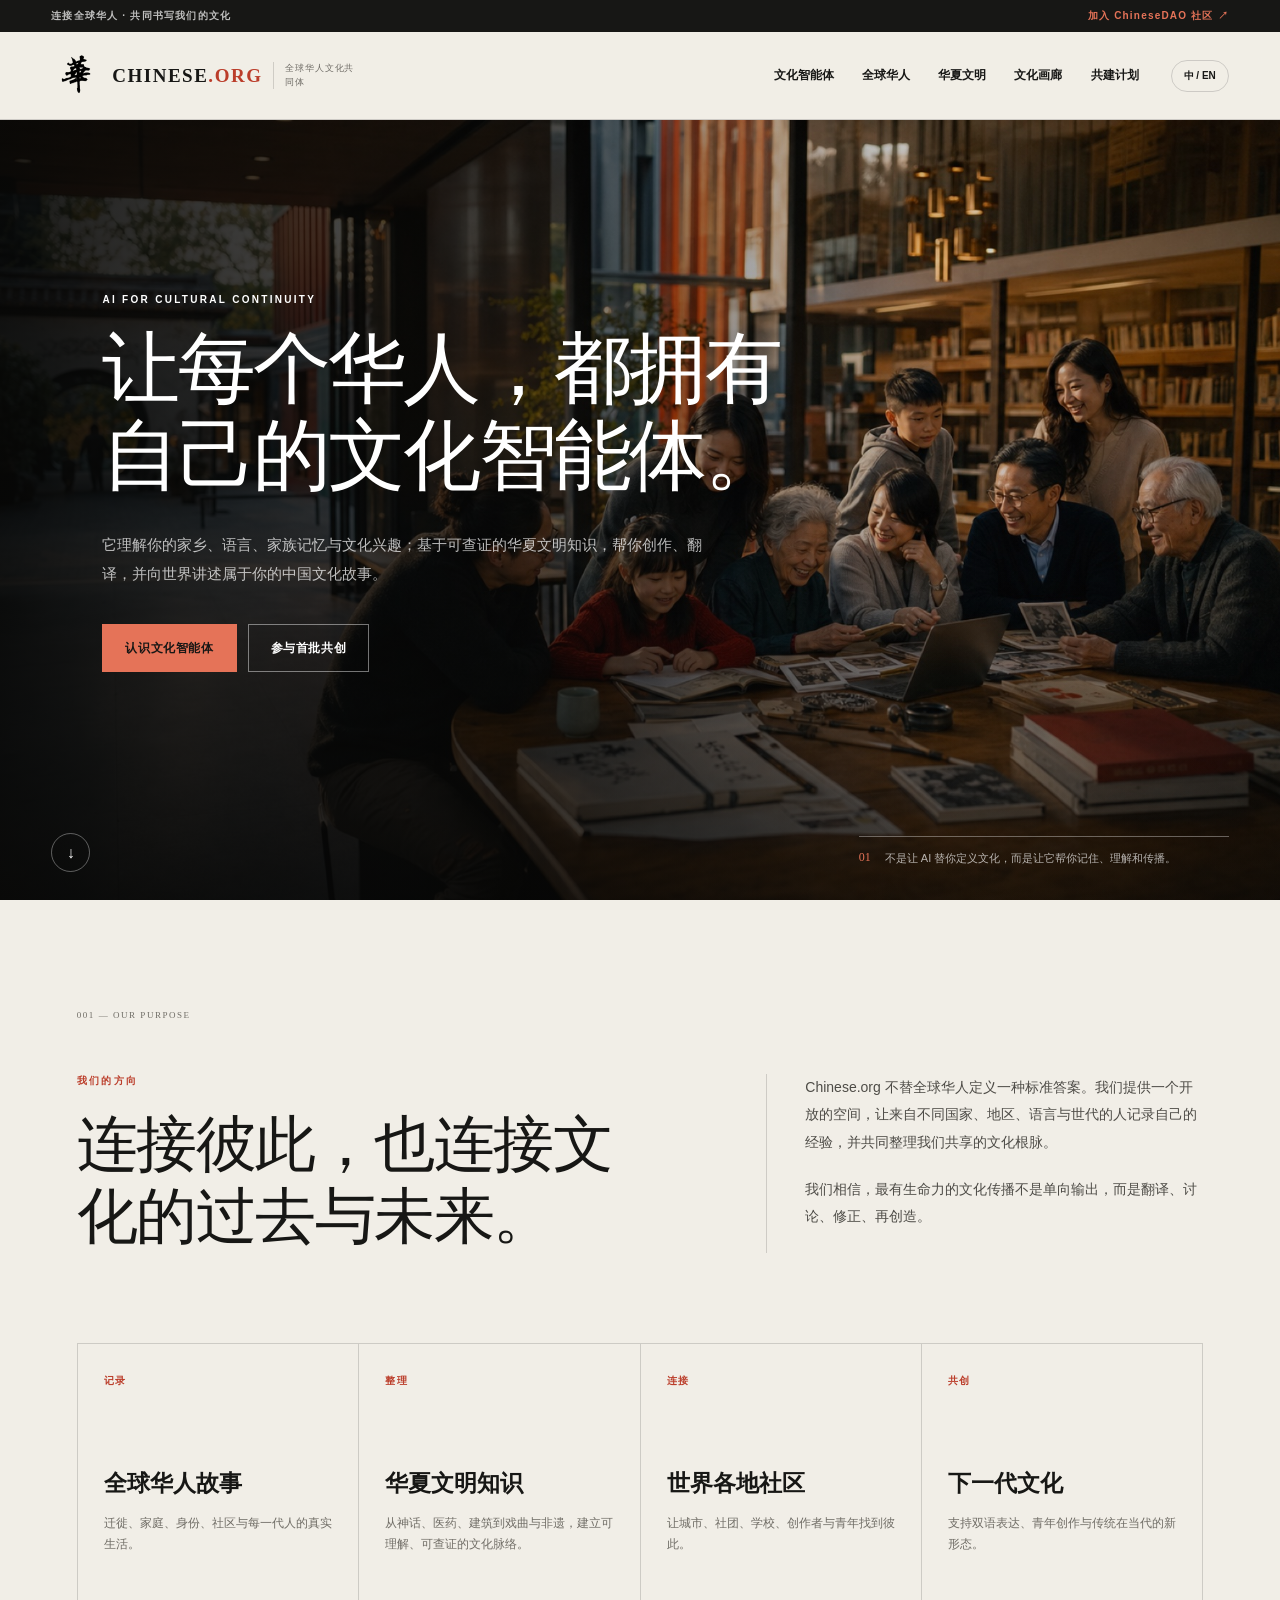
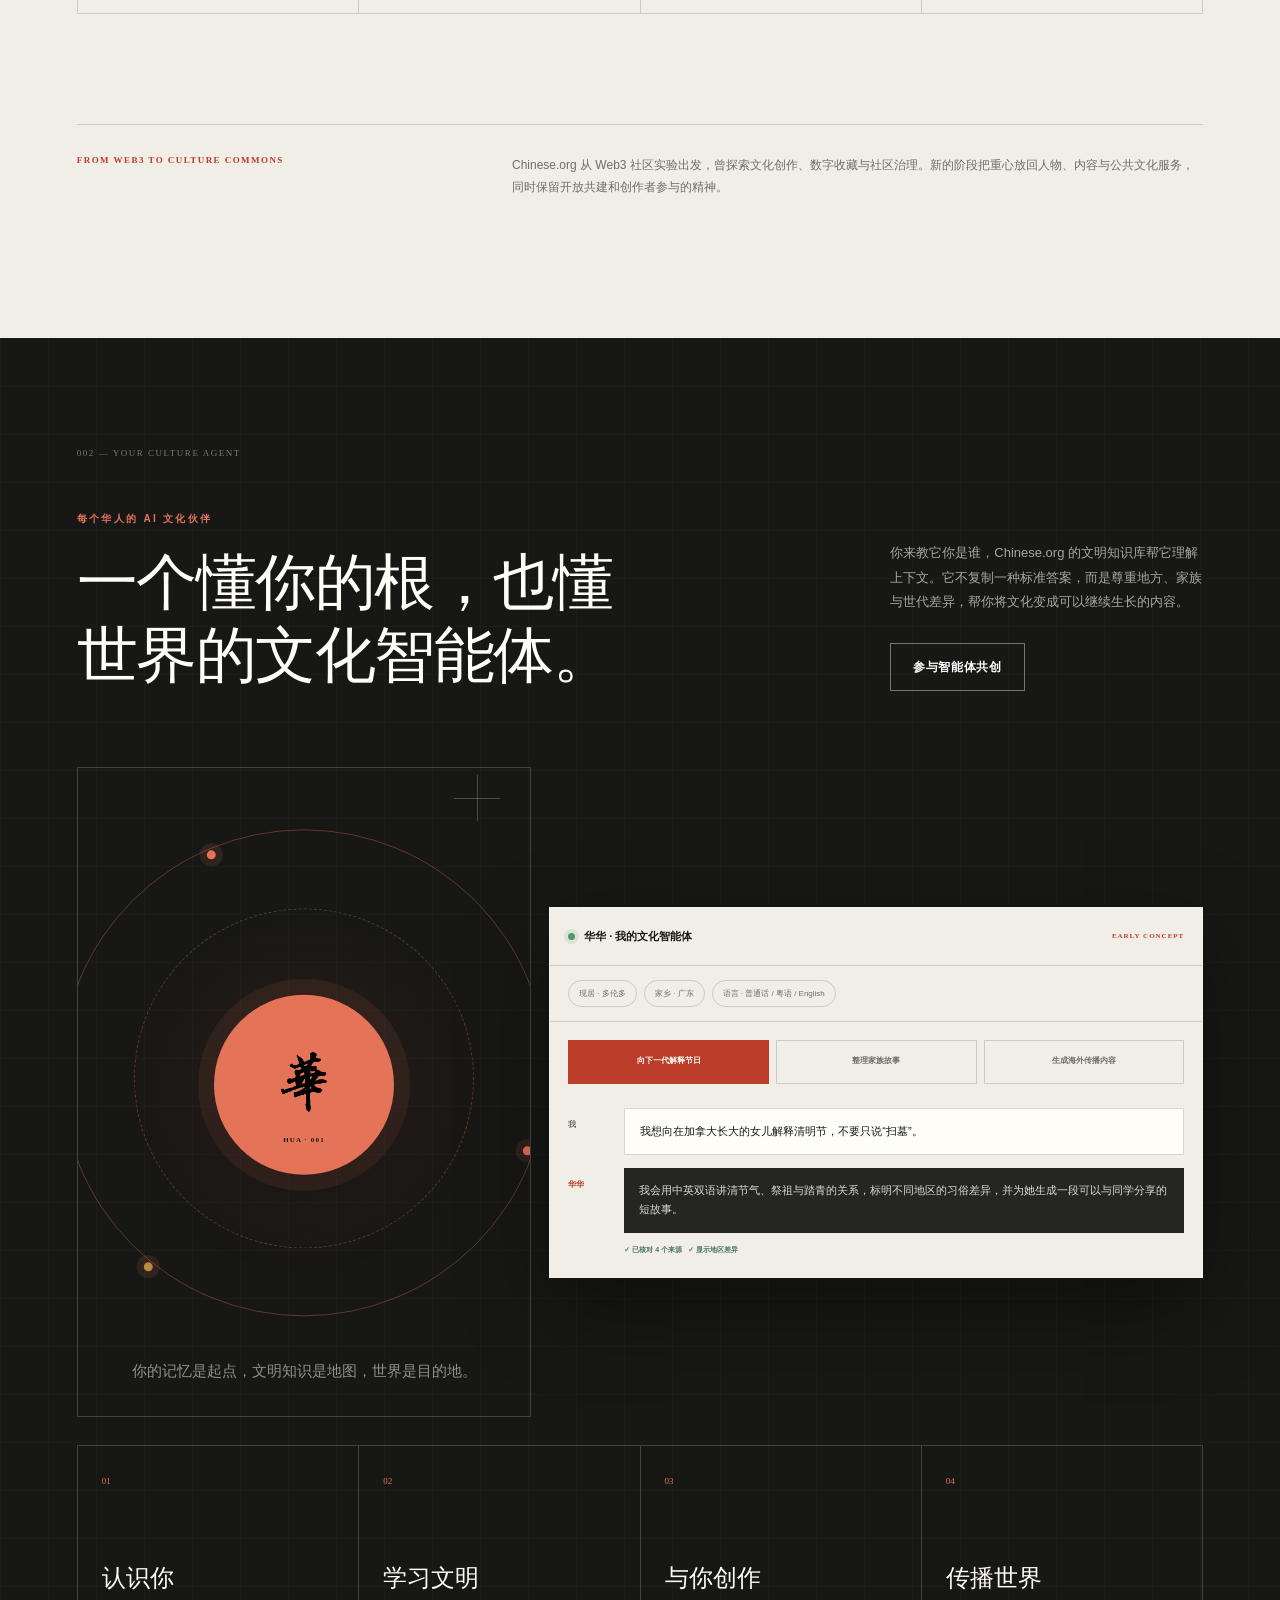
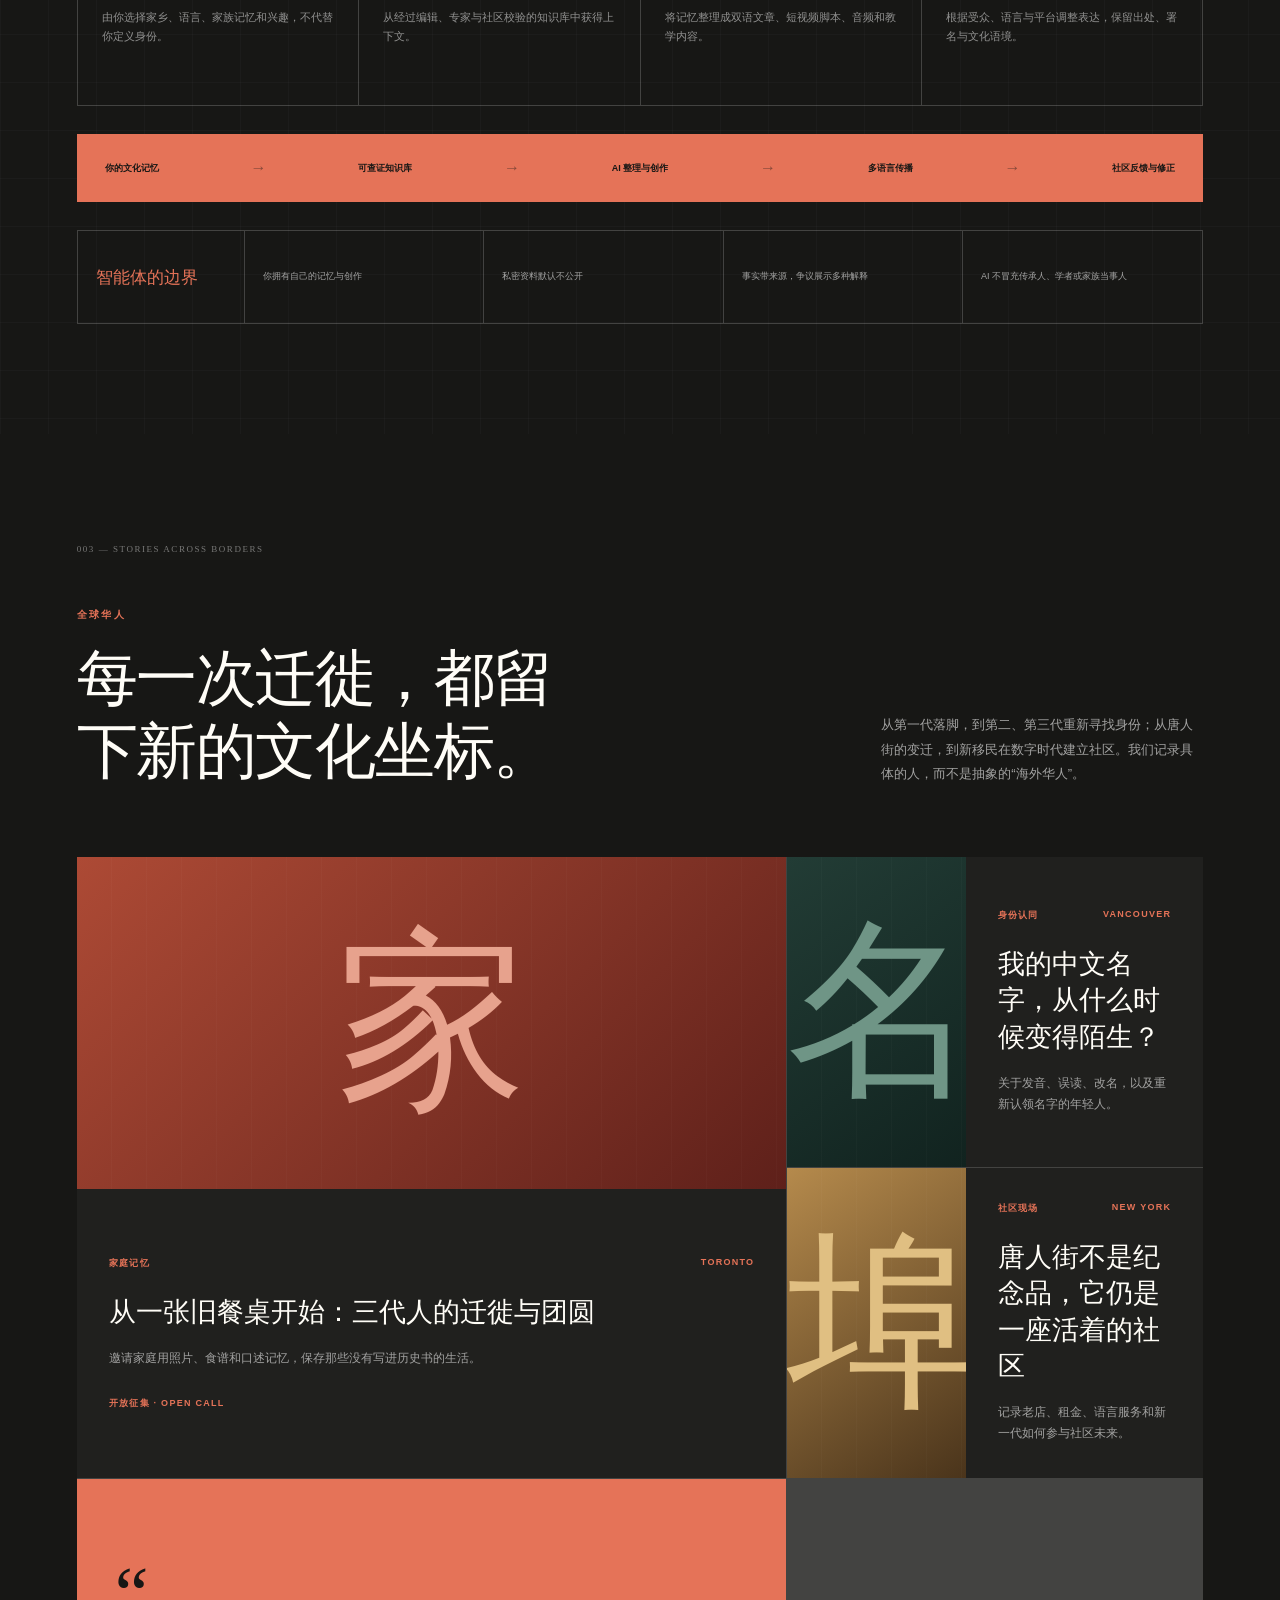
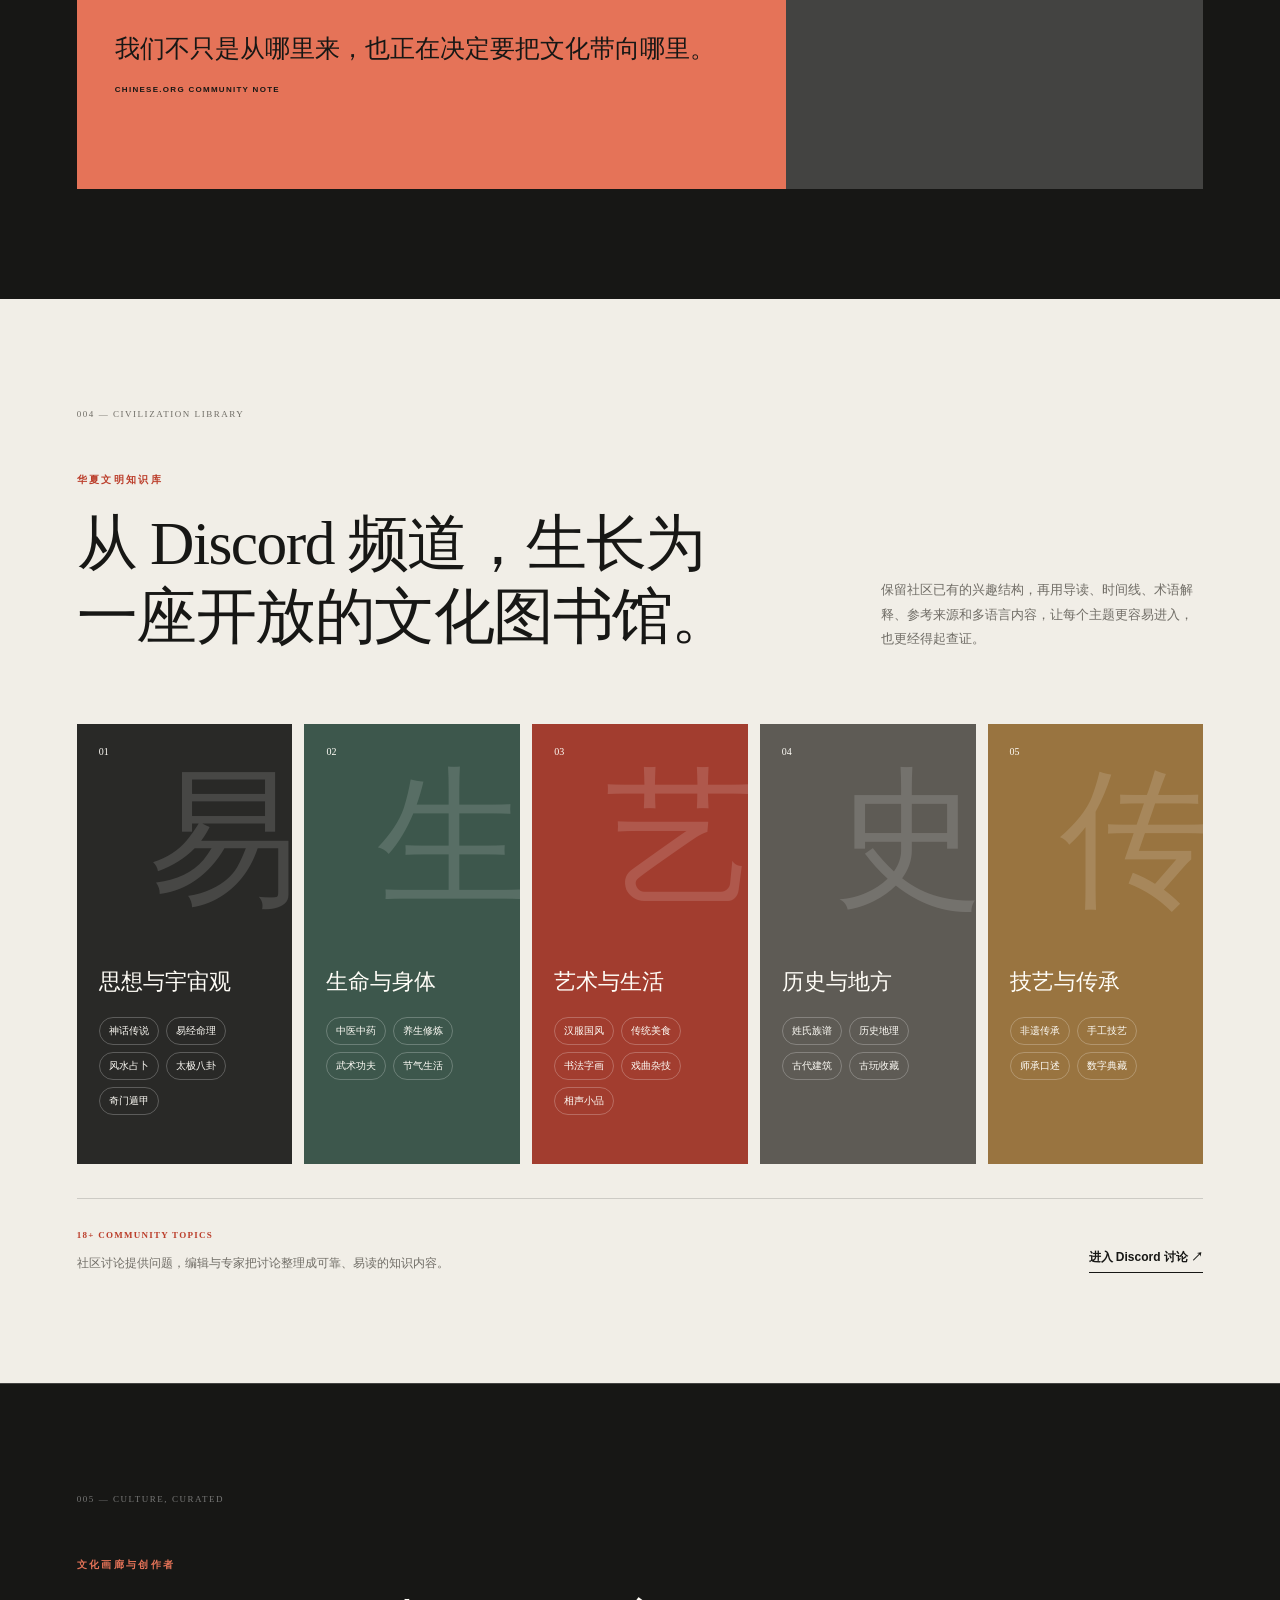
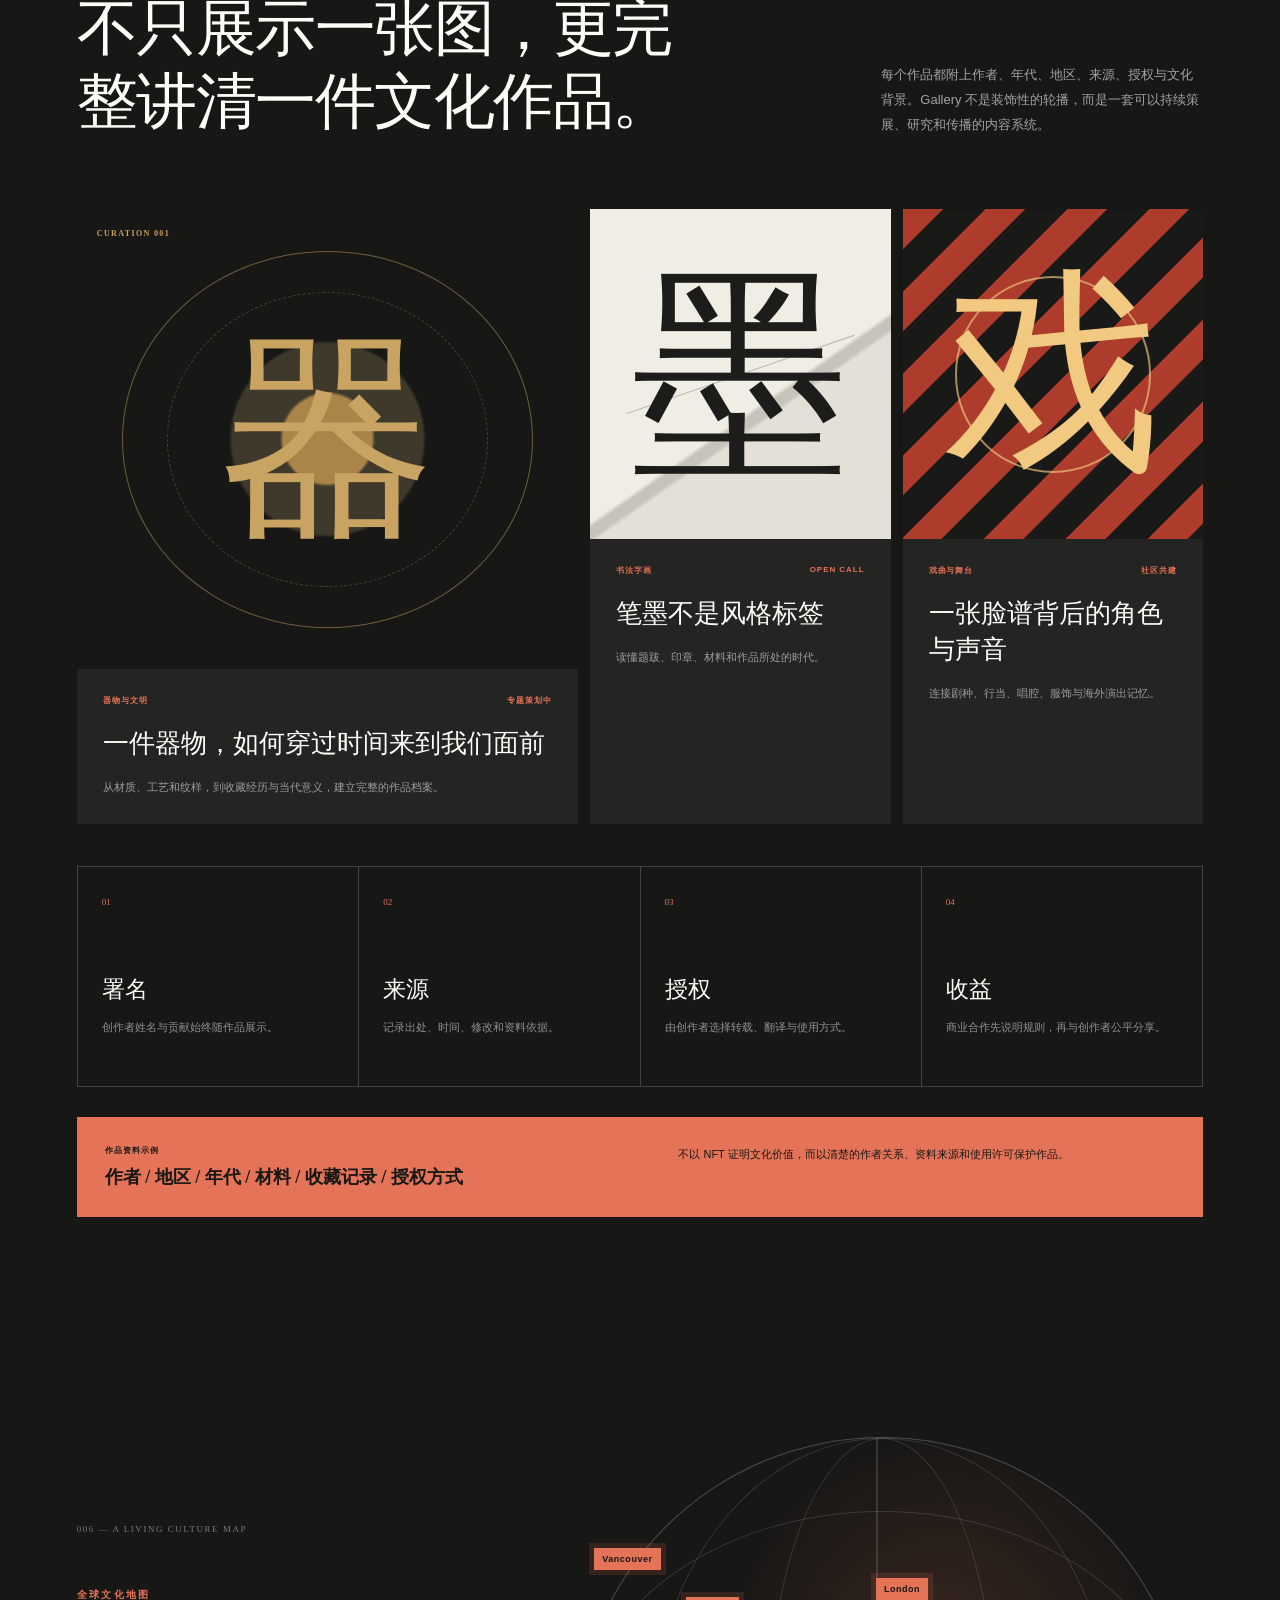
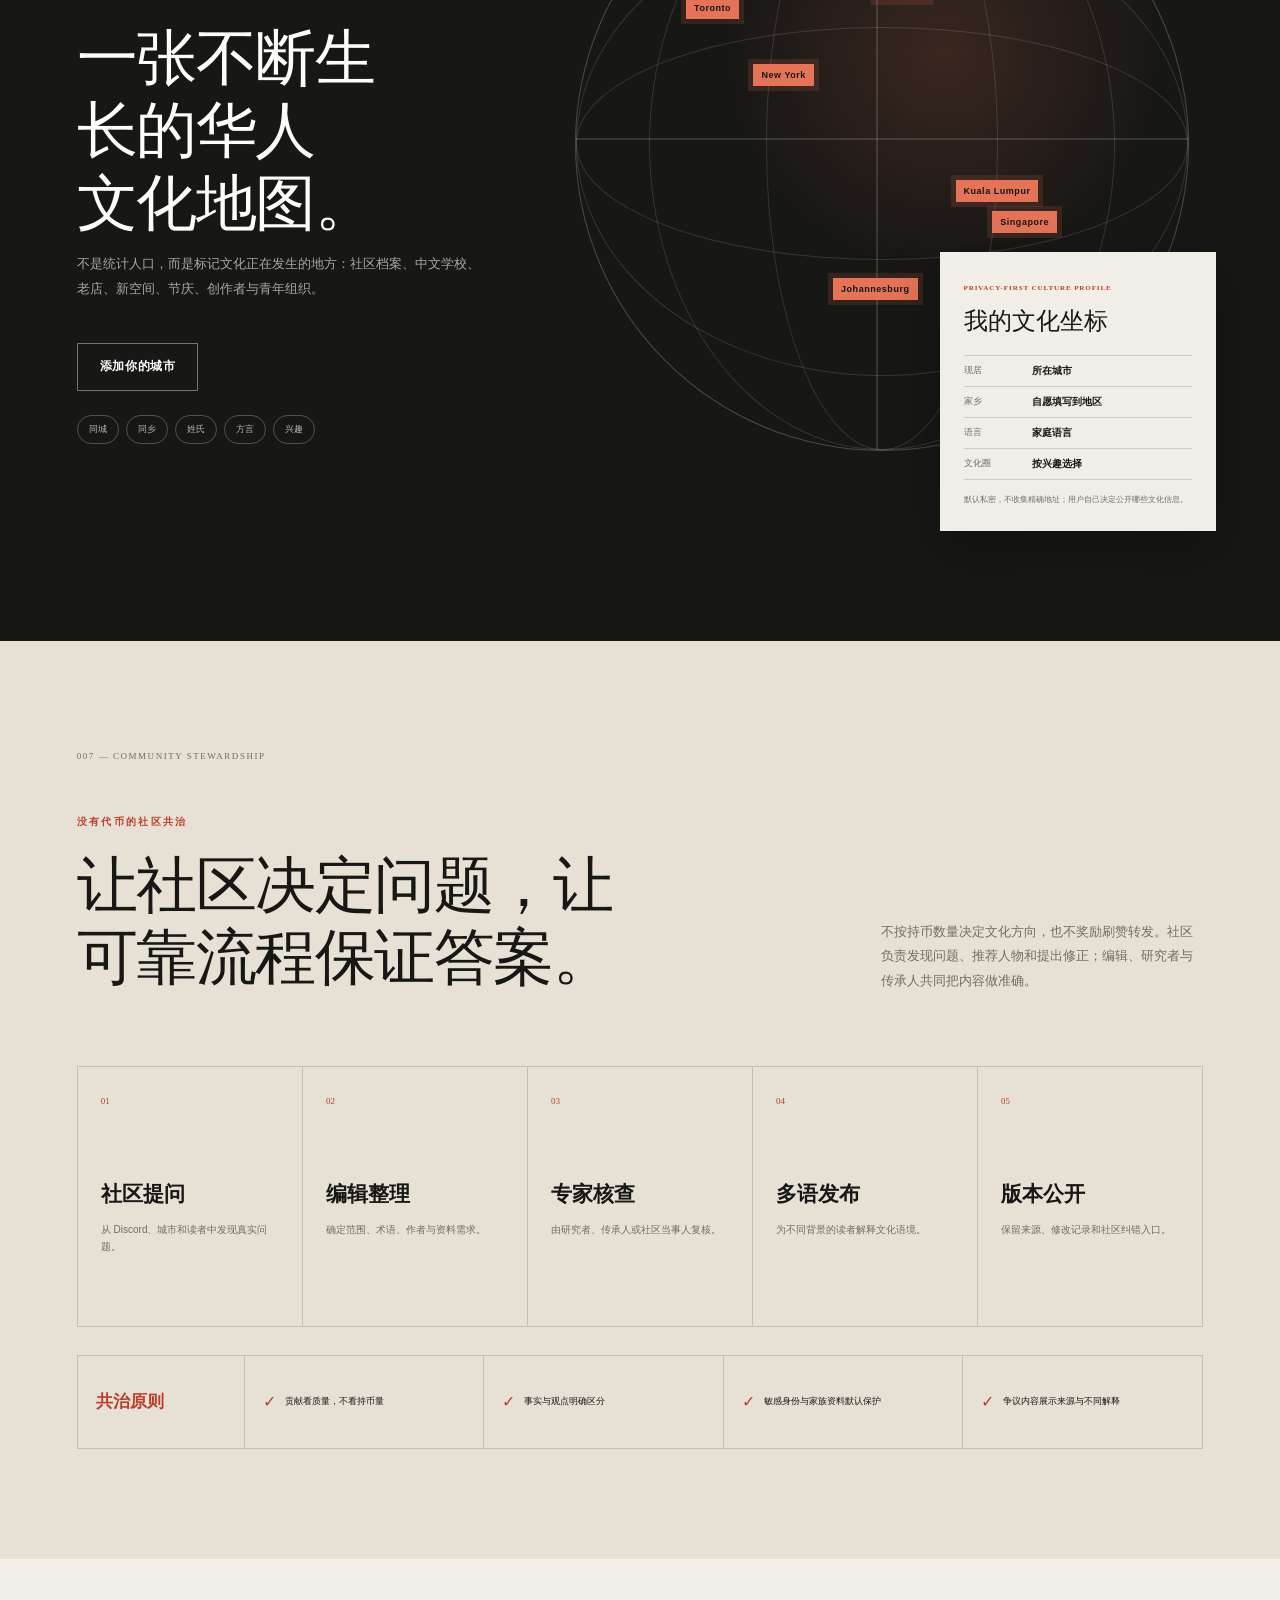
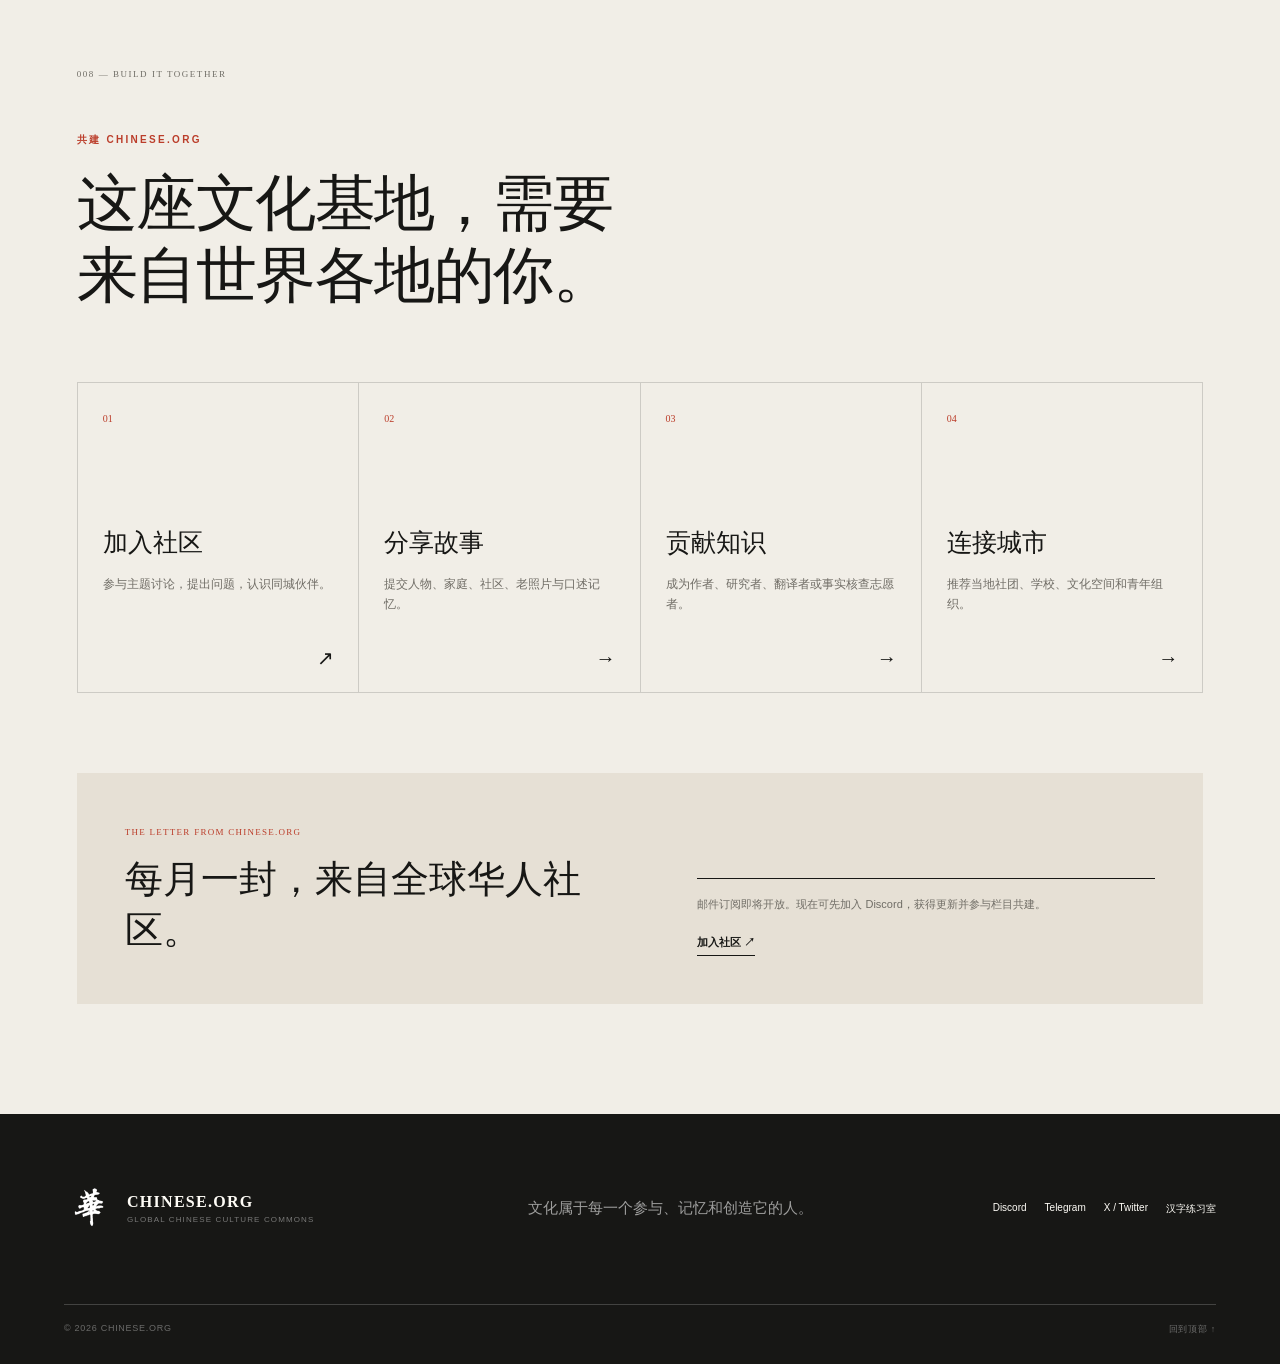
==== commit cf09ce32: "Make the culture agent a core product" ====
--- a/index.html
+++ b/index.html
@@ -3,11 +3,11 @@
 <head>
   <meta charset="utf-8">
   <meta name="viewport" content="width=device-width, initial-scale=1">
-  <title>Chinese.org — 全球华人的文化共同体</title>
-  <meta name="description" content="Chinese.org 是面向全球华人、特别是海外华人的文化传播与共建平台。记录华人故事，整理华夏文明，连接世界各地的社区与下一代。">
+  <title>Chinese.org — 每个华人的文化智能体</title>
+  <meta name="description" content="Chinese.org 为每个华人打造一个属于自己的文化智能体，理解个人的文化根脉，基于可查证的知识，用多语言向世界传播华夏文明。">
   <meta name="theme-color" content="#10100f">
-  <meta property="og:title" content="Chinese.org — 全球华人的文化共同体">
-  <meta property="og:description" content="从世界各地，重新讲述华人的故事。">
+  <meta property="og:title" content="Chinese.org — 每个华人的文化智能体">
+  <meta property="og:description" content="让每个华人，都有一个向世界传播华夏文明的 AI 伙伴。">
   <meta property="og:image" content="assets/global-chinese-hero.jpg">
   <link rel="icon" href="assets/logo-hua.png" type="image/png">
   <link rel="stylesheet" href="site.css">
@@ -33,11 +33,11 @@
     </button>
 
     <nav class="primary-nav" id="primary-nav" aria-label="主要导航">
+      <a href="#agent" data-zh="文化智能体" data-en="Culture Agent">文化智能体</a>
       <a href="#diaspora" data-zh="全球华人" data-en="Diaspora">全球华人</a>
       <a href="#civilization" data-zh="华夏文明" data-en="Civilization">华夏文明</a>
       <a href="#gallery" data-zh="文化画廊" data-en="Gallery">文化画廊</a>
       <a href="#governance" data-zh="共建计划" data-en="Contribute">共建计划</a>
-      <a href="writing.html" data-zh="汉字练习室" data-en="Writing Studio">汉字练习室</a>
     </nav>
 
     <button class="language-toggle" type="button" aria-label="Switch language" data-language-toggle>中 / EN</button>
@@ -48,17 +48,17 @@
       <img class="hero-image" src="assets/global-chinese-hero.jpg" alt="不同世代的华人在图书馆中围坐长桌，共同翻阅家庭照片与文化资料">
       <div class="hero-shade"></div>
       <div class="hero-content">
-        <p class="eyebrow">FOR CHINESE EVERYWHERE</p>
-        <h1 id="hero-title" data-zh="我们从世界各地，重新讲述华人的故事。" data-en="From every corner of the world, we tell Chinese stories anew.">我们从世界各地，重新讲述华人的故事。</h1>
-        <p class="hero-copy" data-zh="这是一个属于全球华人的文化公共空间。记录迁徙与扎根，保存家族与社区记忆，也让下一代在传统与当代之间找到自己的位置。" data-en="A cultural commons for Chinese communities worldwide—documenting migration and belonging, preserving family memory, and helping the next generation find their place between tradition and today.">这是一个属于全球华人的文化公共空间。记录迁徙与扎根，保存家族与社区记忆，也让下一代在传统与当代之间找到自己的位置。</p>
+        <p class="eyebrow">AI FOR CULTURAL CONTINUITY</p>
+        <h1 id="hero-title" data-zh="让每个华人，都拥有自己的文化智能体。" data-en="A personal culture agent for every Chinese person.">让每个华人，都拥有自己的文化智能体。</h1>
+        <p class="hero-copy" data-zh="它理解你的家乡、语言、家族记忆与文化兴趣；基于可查证的华夏文明知识，帮你创作、翻译，并向世界讲述属于你的中国文化故事。" data-en="It understands your roots, languages, family memories and cultural interests—then helps you create, translate and share Chinese civilization with the world using verifiable knowledge.">它理解你的家乡、语言、家族记忆与文化兴趣；基于可查证的华夏文明知识，帮你创作、翻译，并向世界讲述属于你的中国文化故事。</p>
         <div class="hero-actions">
-          <a class="button button-primary" href="#diaspora" data-zh="开始探索" data-en="Explore stories">开始探索</a>
-          <a class="button button-ghost" href="#join" data-zh="分享你的故事" data-en="Share your story">分享你的故事</a>
+          <a class="button button-primary" href="#agent" data-zh="认识文化智能体" data-en="Meet your culture agent">认识文化智能体</a>
+          <a class="button button-ghost" href="https://discord.gg/chinese" target="_blank" rel="noreferrer" data-zh="参与首批共创" data-en="Join the early cohort">参与首批共创</a>
         </div>
       </div>
       <div class="hero-caption">
         <span>01</span>
-        <p data-zh="文化不是被收藏的过去，而是我们每天仍在创造的生活。" data-en="Culture is not a preserved past. It is the life we continue to create.">文化不是被收藏的过去，而是我们每天仍在创造的生活。</p>
+        <p data-zh="不是让 AI 替你定义文化，而是让它帮你记住、理解和传播。" data-en="AI does not define your culture. It helps you remember, understand and share it.">不是让 AI 替你定义文化，而是让它帮你记住、理解和传播。</p>
       </div>
       <a class="hero-scroll" href="#mission" aria-label="继续向下浏览">↓</a>
     </section>
@@ -105,10 +105,87 @@
       <p data-zh="Chinese.org 从 Web3 社区实验出发，曾探索文化创作、数字收藏与社区治理。新的阶段把重心放回人物、内容与公共文化服务，同时保留开放共建和创作者参与的精神。" data-en="Chinese.org began as a Web3 community experiment in cultural creation, digital collecting and community governance. Its next chapter puts people, content and public cultural service first—while preserving the spirit of open participation.">Chinese.org 从 Web3 社区实验出发，曾探索文化创作、数字收藏与社区治理。新的阶段把重心放回人物、内容与公共文化服务，同时保留开放共建和创作者参与的精神。</p>
     </section>
 
+    <section class="culture-agent section dark-section" id="agent">
+      <div class="agent-intro">
+        <div>
+          <div class="section-index">002 — YOUR CULTURE AGENT</div>
+          <p class="eyebrow coral" data-zh="每个华人的 AI 文化伙伴" data-en="An AI culture companion for every Chinese person">每个华人的 AI 文化伙伴</p>
+          <h2 data-zh="一个懂你的根，也懂世界的文化智能体。" data-en="A culture agent that understands your roots—and the world.">一个懂你的根，也懂世界的文化智能体。</h2>
+        </div>
+        <div class="agent-intro-copy">
+          <p data-zh="你来教它你是谁，Chinese.org 的文明知识库帮它理解上下文。它不复制一种标准答案，而是尊重地方、家族与世代差异，帮你将文化变成可以继续生长的内容。" data-en="You teach it who you are; the Chinese.org civilization library provides context. It avoids one standard answer, respects regional, family and generational differences, and helps your culture keep growing through new content.">你来教它你是谁，Chinese.org 的文明知识库帮它理解上下文。它不复制一种标准答案，而是尊重地方、家族与世代差异，帮你将文化变成可以继续生长的内容。</p>
+          <a class="button button-outline" href="https://discord.gg/chinese" target="_blank" rel="noreferrer" data-zh="参与智能体共创" data-en="Co-create the culture agent">参与智能体共创</a>
+        </div>
+      </div>
+
+      <div class="agent-stage">
+        <div class="agent-identity" aria-hidden="true">
+          <div class="agent-orbit orbit-outer"><i></i><i></i><i></i></div>
+          <div class="agent-orbit orbit-inner"></div>
+          <div class="agent-core">
+            <img src="assets/logo-hua.png" alt="">
+            <span>HUA · 001</span>
+          </div>
+          <p data-zh="你的记忆是起点，文明知识是地图，世界是目的地。" data-en="Your memory is the starting point, civilization is the map, and the world is the destination.">你的记忆是起点，文明知识是地图，世界是目的地。</p>
+        </div>
+
+        <div class="agent-demo">
+          <div class="agent-window-bar">
+            <div><span class="agent-status-dot"></span><strong data-zh="华华 · 我的文化智能体" data-en="Hua · My culture agent">华华 · 我的文化智能体</strong></div>
+            <span>EARLY CONCEPT</span>
+          </div>
+          <div class="agent-profile">
+            <span data-zh="现居 · 多伦多" data-en="Lives in · Toronto">现居 · 多伦多</span>
+            <span data-zh="家乡 · 广东" data-en="Roots · Guangdong">家乡 · 广东</span>
+            <span data-zh="语言 · 普通话 / 粤语 / English" data-en="Languages · Mandarin / Cantonese / English">语言 · 普通话 / 粤语 / English</span>
+          </div>
+          <div class="agent-examples" aria-label="选择文化智能体示例">
+            <button class="is-active" type="button" data-agent-example="festival" aria-pressed="true" data-zh="向下一代解释节日" data-en="Explain a festival">向下一代解释节日</button>
+            <button type="button" data-agent-example="family" aria-pressed="false" data-zh="整理家族故事" data-en="Preserve a family story">整理家族故事</button>
+            <button type="button" data-agent-example="share" aria-pressed="false" data-zh="生成海外传播内容" data-en="Create content for the world">生成海外传播内容</button>
+          </div>
+          <div class="agent-conversation" aria-live="polite">
+            <div class="agent-message agent-user-message">
+              <span data-zh="我" data-en="Me">我</span>
+              <p class="agent-question" data-zh="我想向在加拿大长大的女儿解释清明节，不要只说“扫墓”。" data-en="I want to explain Qingming to my daughter growing up in Canada—beyond simply calling it tomb-sweeping.">我想向在加拿大长大的女儿解释清明节，不要只说“扫墓”。</p>
+            </div>
+            <div class="agent-message agent-ai-message">
+              <span data-zh="华华" data-en="Hua">华华</span>
+              <p class="agent-answer" data-zh="我会用中英双语讲清节气、祭祖与踏青的关系，标明不同地区的习俗差异，并为她生成一段可以与同学分享的短故事。" data-en="I’ll explain—in Chinese and English—how the solar term connects remembrance, ancestors and spring outings, note regional differences, and create a short story she can share with classmates.">我会用中英双语讲清节气、祭祖与踏青的关系，标明不同地区的习俗差异，并为她生成一段可以与同学分享的短故事。</p>
+              <div class="agent-citations"><span data-zh="已核对 4 个来源" data-en="4 sources checked">已核对 4 个来源</span><span data-zh="显示地区差异" data-en="Regional differences shown">显示地区差异</span></div>
+            </div>
+          </div>
+        </div>
+      </div>
+
+      <div class="agent-capabilities">
+        <article><span>01</span><h3 data-zh="认识你" data-en="Know you">认识你</h3><p data-zh="由你选择家乡、语言、家族记忆和兴趣，不代替你定义身份。" data-en="You choose the roots, languages, family memories and interests it knows. It never defines your identity for you.">由你选择家乡、语言、家族记忆和兴趣，不代替你定义身份。</p></article>
+        <article><span>02</span><h3 data-zh="学习文明" data-en="Learn civilization">学习文明</h3><p data-zh="从经过编辑、专家与社区校验的知识库中获得上下文。" data-en="It draws context from a civilization library reviewed by editors, experts and communities.">从经过编辑、专家与社区校验的知识库中获得上下文。</p></article>
+        <article><span>03</span><h3 data-zh="与你创作" data-en="Create with you">与你创作</h3><p data-zh="将记忆整理成双语文章、短视频脚本、音频和教学内容。" data-en="Turn memory into bilingual articles, short-video scripts, audio and learning materials.">将记忆整理成双语文章、短视频脚本、音频和教学内容。</p></article>
+        <article><span>04</span><h3 data-zh="传播世界" data-en="Share with the world">传播世界</h3><p data-zh="根据受众、语言与平台调整表达，保留出处、署名与文化语境。" data-en="Adapt expression by audience, language and platform while keeping sources, credit and cultural context.">根据受众、语言与平台调整表达，保留出处、署名与文化语境。</p></article>
+      </div>
+
+      <div class="agent-pipeline" aria-label="文化智能体工作流程">
+        <span data-zh="你的文化记忆" data-en="Your cultural memory">你的文化记忆</span><i>→</i>
+        <span data-zh="可查证知识库" data-en="Verified knowledge">可查证知识库</span><i>→</i>
+        <span data-zh="AI 整理与创作" data-en="AI-assisted creation">AI 整理与创作</span><i>→</i>
+        <span data-zh="多语言传播" data-en="Multilingual sharing">多语言传播</span><i>→</i>
+        <span data-zh="社区反馈与修正" data-en="Community feedback">社区反馈与修正</span>
+      </div>
+
+      <div class="agent-trust">
+        <strong data-zh="智能体的边界" data-en="Agent boundaries">智能体的边界</strong>
+        <p data-zh="你拥有自己的记忆与创作" data-en="You own your memories and creations">你拥有自己的记忆与创作</p>
+        <p data-zh="私密资料默认不公开" data-en="Private material stays private by default">私密资料默认不公开</p>
+        <p data-zh="事实带来源，争议展示多种解释" data-en="Facts cite sources; contested topics show multiple views">事实带来源，争议展示多种解释</p>
+        <p data-zh="AI 不冒充传承人、学者或家族当事人" data-en="AI never impersonates practitioners, scholars or family members">AI 不冒充传承人、学者或家族当事人</p>
+      </div>
+    </section>
+
     <section class="diaspora section dark-section" id="diaspora">
       <div class="section-head light">
         <div>
-          <div class="section-index">002 — STORIES ACROSS BORDERS</div>
+          <div class="section-index">003 — STORIES ACROSS BORDERS</div>
           <p class="eyebrow coral" data-zh="全球华人" data-en="Global Chinese stories">全球华人</p>
           <h2 data-zh="每一次迁徙，都留下新的文化坐标。" data-en="Every migration leaves a new cultural coordinate.">每一次迁徙，都留下新的文化坐标。</h2>
         </div>
@@ -155,7 +232,7 @@
     <section class="civilization section" id="civilization">
       <div class="section-head">
         <div>
-          <div class="section-index">003 — CIVILIZATION LIBRARY</div>
+          <div class="section-index">004 — CIVILIZATION LIBRARY</div>
           <p class="eyebrow red" data-zh="华夏文明知识库" data-en="Chinese civilization library">华夏文明知识库</p>
           <h2 data-zh="从 Discord 频道，生长为一座开放的文化图书馆。" data-en="From Discord channels to an open cultural library.">从 Discord 频道，生长为一座开放的文化图书馆。</h2>
         </div>
@@ -217,7 +294,7 @@
     <section class="creator-gallery section dark-section" id="gallery">
       <div class="section-head light">
         <div>
-          <div class="section-index">004 — CULTURE, CURATED</div>
+          <div class="section-index">005 — CULTURE, CURATED</div>
           <p class="eyebrow coral" data-zh="文化画廊与创作者" data-en="Gallery & creators">文化画廊与创作者</p>
           <h2 data-zh="不只展示一张图，更完整讲清一件文化作品。" data-en="Beyond displaying an image, we tell the full story of a cultural work.">不只展示一张图，更完整讲清一件文化作品。</h2>
         </div>
@@ -271,7 +348,7 @@
 
     <section class="map-section section dark-section" id="map">
       <div class="map-copy">
-        <div class="section-index">005 — A LIVING CULTURE MAP</div>
+        <div class="section-index">006 — A LIVING CULTURE MAP</div>
         <p class="eyebrow coral" data-zh="全球文化地图" data-en="Global culture map">全球文化地图</p>
         <h2 data-zh="一张不断生长的华人文化地图。" data-en="A living map of Chinese culture worldwide.">一张不断生长的华人文化地图。</h2>
         <p data-zh="不是统计人口，而是标记文化正在发生的地方：社区档案、中文学校、老店、新空间、节庆、创作者与青年组织。" data-en="Not a population count, but a map of culture in motion: community archives, language schools, legacy businesses, new spaces, festivals, creators and youth organizations.">不是统计人口，而是标记文化正在发生的地方：社区档案、中文学校、老店、新空间、节庆、创作者与青年组织。</p>
@@ -312,7 +389,7 @@
     <section class="governance section" id="governance">
       <div class="section-head">
         <div>
-          <div class="section-index">006 — COMMUNITY STEWARDSHIP</div>
+          <div class="section-index">007 — COMMUNITY STEWARDSHIP</div>
           <p class="eyebrow red" data-zh="没有代币的社区共治" data-en="Community governance, without tokens">没有代币的社区共治</p>
           <h2 data-zh="让社区决定问题，让可靠流程保证答案。" data-en="The community chooses the questions; a trusted process strengthens the answers.">让社区决定问题，让可靠流程保证答案。</h2>
         </div>
@@ -338,7 +415,7 @@
 
     <section class="join section" id="join">
       <div class="join-heading">
-        <div class="section-index">007 — BUILD IT TOGETHER</div>
+        <div class="section-index">008 — BUILD IT TOGETHER</div>
         <p class="eyebrow red" data-zh="共建 Chinese.org" data-en="Build Chinese.org together">共建 Chinese.org</p>
         <h2 data-zh="这座文化基地，需要来自世界各地的你。" data-en="This cultural commons needs people like you, everywhere.">这座文化基地，需要来自世界各地的你。</h2>
       </div>
--- a/site.css
+++ b/site.css
@@ -99,6 +99,62 @@
 .origin-note { display: grid; grid-template-columns: minmax(220px,.5fr) 1fr; gap: 7vw; align-items: start; margin: 0 6vw 110px; border-top: 1px solid var(--line); padding: 30px 0; }
 .origin-label { margin: 0; color: var(--red); font-family: Georgia, serif; font-size: 9px; font-weight: 700; letter-spacing: .16em; }
 .origin-note > p:last-child { max-width: 870px; margin: 0; color: var(--muted); font-size: 12px; line-height: 1.8; }
+
+.culture-agent { position: relative; overflow: hidden; background: radial-gradient(circle at 18% 32%, rgba(229,115,88,.14), transparent 29%), radial-gradient(circle at 84% 12%, rgba(186,138,66,.1), transparent 22%), var(--ink); }
+.culture-agent::before { position: absolute; inset: 0; content: ""; background: linear-gradient(rgba(255,255,255,.025) 1px, transparent 1px), linear-gradient(90deg, rgba(255,255,255,.025) 1px, transparent 1px); background-size: 48px 48px; pointer-events: none; }
+.agent-intro { position: relative; display: grid; grid-template-columns: minmax(0, 1.25fr) minmax(300px, .55fr); gap: 8vw; align-items: end; }
+.agent-intro-copy > p { margin: 0; color: rgba(255,255,255,.62); font-size: 13px; line-height: 1.9; }
+.agent-stage { position: relative; display: grid; grid-template-columns: minmax(380px, .82fr) minmax(500px, 1.18fr); gap: 18px; margin-top: 76px; }
+.agent-identity { position: relative; overflow: hidden; min-height: 650px; border: 1px solid var(--light-line); background: radial-gradient(circle at center, rgba(229,115,88,.12), transparent 45%); }
+.agent-identity::before, .agent-identity::after { position: absolute; content: ""; background: rgba(255,255,255,.22); }
+.agent-identity::before { top: 30px; right: 30px; width: 46px; height: 1px; }
+.agent-identity::after { top: 7px; right: 52px; width: 1px; height: 46px; }
+.agent-orbit { position: absolute; top: 50%; left: 50%; border: 1px solid rgba(229,115,88,.36); border-radius: 50%; transform: translate(-50%, -54%); }
+.orbit-outer { width: min(38vw, 490px); aspect-ratio: 1; animation: agent-spin 28s linear infinite; }
+.orbit-inner { width: min(27vw, 340px); aspect-ratio: 1; border-style: dashed; animation: agent-spin 21s linear infinite reverse; }
+.orbit-outer i { position: absolute; width: 9px; aspect-ratio: 1; border-radius: 50%; background: var(--coral); box-shadow: 0 0 0 7px rgba(229,115,88,.12); }
+.orbit-outer i:nth-child(1) { top: 4%; left: 30%; }
+.orbit-outer i:nth-child(2) { right: 3%; bottom: 33%; }
+.orbit-outer i:nth-child(3) { bottom: 9%; left: 17%; background: var(--gold); }
+.agent-core { position: absolute; top: 50%; left: 50%; z-index: 2; display: grid; width: 180px; aspect-ratio: 1; place-items: center; border-radius: 50%; background: var(--coral); color: var(--ink); transform: translate(-50%, -54%); box-shadow: 0 0 0 16px rgba(229,115,88,.09), 0 20px 70px rgba(0,0,0,.34); }
+.agent-core img { width: 80px; height: 80px; object-fit: contain; }
+.agent-core span { position: absolute; right: 0; bottom: 31px; left: 0; text-align: center; font-family: Georgia, serif; font-size: 7px; font-weight: 800; letter-spacing: .17em; }
+.agent-identity > p { position: absolute; right: 34px; bottom: 32px; left: 34px; margin: 0; color: rgba(255,255,255,.52); font-family: "Songti SC", serif; font-size: 15px; line-height: 1.7; text-align: center; }
+.agent-demo { position: relative; align-self: center; margin: 36px 0; border: 1px solid rgba(255,255,255,.22); background: var(--paper); color: var(--ink); box-shadow: 0 30px 80px rgba(0,0,0,.38); }
+.agent-window-bar { min-height: 58px; display: flex; align-items: center; justify-content: space-between; gap: 24px; border-bottom: 1px solid var(--line); padding: 14px 18px; }
+.agent-window-bar > div { display: flex; align-items: center; gap: 9px; }
+.agent-window-bar strong { font-size: 11px; }
+.agent-window-bar > span { color: var(--red); font-family: Georgia, serif; font-size: 7px; font-weight: 800; letter-spacing: .14em; }
+.agent-status-dot { width: 7px; aspect-ratio: 1; border-radius: 50%; background: #4d9a67; box-shadow: 0 0 0 4px rgba(77,154,103,.13); }
+.agent-profile { display: flex; flex-wrap: wrap; gap: 7px; border-bottom: 1px solid var(--line); padding: 14px 18px; }
+.agent-profile span { border: 1px solid var(--line); border-radius: 999px; padding: 7px 10px; color: var(--muted); font-size: 8px; }
+.agent-examples { display: grid; grid-template-columns: repeat(3, 1fr); gap: 7px; padding: 18px 18px 0; }
+.agent-examples button { min-height: 44px; border: 1px solid var(--line); padding: 7px 9px; background: transparent; cursor: pointer; color: var(--muted); font-size: 8px; font-weight: 700; line-height: 1.35; }
+.agent-examples button:hover, .agent-examples button:focus-visible, .agent-examples button.is-active { border-color: var(--red); background: var(--red); color: var(--white); }
+.agent-conversation { display: grid; gap: 13px; padding: 24px 18px 22px; }
+.agent-message { display: grid; grid-template-columns: 44px 1fr; gap: 12px; align-items: start; }
+.agent-message > span { padding-top: 11px; color: var(--muted); font-size: 8px; font-weight: 800; }
+.agent-message > p { margin: 0; padding: 13px 15px; font-size: 11px; line-height: 1.75; }
+.agent-user-message > p { border: 1px solid var(--line); background: var(--white); }
+.agent-ai-message > p { background: #252523; color: rgba(255,255,255,.83); }
+.agent-ai-message > span { color: var(--red); }
+.agent-citations { grid-column: 2; display: flex; flex-wrap: wrap; gap: 6px; }
+.agent-citations span { color: #47775a; font-size: 7px; font-weight: 800; }
+.agent-citations span::before { content: "✓ "; }
+.agent-capabilities { position: relative; display: grid; grid-template-columns: repeat(4, 1fr); margin-top: 28px; border-top: 1px solid var(--light-line); border-left: 1px solid var(--light-line); }
+.agent-capabilities article { min-height: 260px; padding: 24px; border-right: 1px solid var(--light-line); border-bottom: 1px solid var(--light-line); }
+.agent-capabilities article > span { color: var(--coral); font-family: Georgia, serif; font-size: 9px; }
+.agent-capabilities h3 { margin: 74px 0 14px; font-family: "Songti SC", serif; font-size: 24px; font-weight: 500; }
+.agent-capabilities p { margin: 0; color: rgba(255,255,255,.52); font-size: 11px; line-height: 1.75; }
+.agent-pipeline { position: relative; display: flex; align-items: center; justify-content: space-between; gap: 12px; margin-top: 28px; padding: 25px 28px; background: var(--coral); color: var(--ink); }
+.agent-pipeline span { font-size: 9px; font-weight: 800; text-align: center; }
+.agent-pipeline i { font-style: normal; opacity: .45; }
+.agent-trust { position: relative; display: grid; grid-template-columns: .7fr repeat(4, 1fr); margin-top: 28px; border: 1px solid var(--light-line); }
+.agent-trust > * { min-height: 92px; display: flex; align-items: center; margin: 0; border-right: 1px solid var(--light-line); padding: 18px; }
+.agent-trust > *:last-child { border-right: 0; }
+.agent-trust strong { color: var(--coral); font-family: "Songti SC", serif; font-size: 17px; font-weight: 500; }
+.agent-trust p { color: rgba(255,255,255,.6); font-size: 9px; line-height: 1.55; }
+@keyframes agent-spin { to { transform: translate(-50%, -54%) rotate(360deg); } }
 
 .dark-section { background: var(--ink); color: var(--white); }
 .section-head { display: grid; grid-template-columns: minmax(0, 1.2fr) minmax(290px, .55fr); gap: 8vw; align-items: end; }
@@ -249,6 +305,14 @@
 @media (max-width: 1080px) {
   .primary-nav { gap: 16px; }
   .brand-line { display: none; }
+  .agent-stage { grid-template-columns: 1fr; }
+  .agent-identity { min-height: 540px; }
+  .orbit-outer { width: min(58vw, 490px); }
+  .orbit-inner { width: min(41vw, 340px); }
+  .agent-demo { width: min(760px, 92%); margin: -76px auto 0; }
+  .agent-capabilities { grid-template-columns: repeat(2, 1fr); }
+  .agent-trust { grid-template-columns: repeat(2, 1fr); }
+  .agent-trust > * { border-bottom: 1px solid var(--light-line); }
   .purpose-cards { grid-template-columns: repeat(2, 1fr); }
   .library-grid { grid-template-columns: repeat(3, 1fr); }
   .library-card:nth-child(4), .library-card:nth-child(5) { min-height: 360px; }
@@ -278,7 +342,8 @@
   .hero-shade { background: linear-gradient(90deg, rgba(7,7,6,.9), rgba(7,7,6,.36)), linear-gradient(0deg, rgba(7,7,6,.72), transparent 70%); }
   .hero-content { width: auto; margin: auto 7vw; padding: 16vh 0 22vh; }
   .hero-caption { display: none; }
-  .mission-grid, .section-head, .map-section { grid-template-columns: 1fr; }
+  .mission-grid, .section-head, .map-section, .agent-intro { grid-template-columns: 1fr; }
+  .agent-intro-copy { margin-top: 32px; }
   .mission-copy { border: 0; padding: 0; }
   .story-grid { grid-template-columns: 1fr; }
   .story-featured { grid-row: auto; }
@@ -301,7 +366,24 @@
   .hero-copy { font-size: 13px; line-height: 1.75; }
   .hero-actions { align-items: stretch; flex-direction: column; }
   .hero-scroll { display: none; }
-  .purpose-cards, .library-grid, .join-grid, .gallery-grid, .creator-charter, .governance-flow, .governance-rules { grid-template-columns: 1fr; }
+  .purpose-cards, .library-grid, .join-grid, .gallery-grid, .creator-charter, .governance-flow, .governance-rules, .agent-capabilities, .agent-trust { grid-template-columns: 1fr; }
+  .agent-stage { margin-top: 52px; }
+  .agent-identity { min-height: 390px; }
+  .orbit-outer { width: 310px; }
+  .orbit-inner { width: 220px; }
+  .agent-core { width: 132px; }
+  .agent-core img { width: 59px; height: 59px; }
+  .agent-core span { bottom: 22px; }
+  .agent-identity > p { right: 22px; bottom: 22px; left: 22px; font-size: 12px; }
+  .agent-demo { width: 100%; margin: 14px 0 0; }
+  .agent-window-bar { align-items: flex-start; flex-direction: column; gap: 7px; }
+  .agent-examples { grid-template-columns: 1fr; }
+  .agent-message { grid-template-columns: 34px 1fr; gap: 8px; }
+  .agent-capabilities article { min-height: 220px; }
+  .agent-capabilities h3 { margin-top: 52px; }
+  .agent-pipeline { align-items: stretch; flex-direction: column; padding: 23px; }
+  .agent-pipeline i { transform: rotate(90deg); text-align: center; }
+  .agent-trust > * { min-height: 72px; border-right: 0; }
   .gallery-feature { grid-column: auto; }
   .gallery-feature .gallery-visual, .gallery-visual { min-height: 320px; }
   .purpose-cards article { min-height: 230px; }
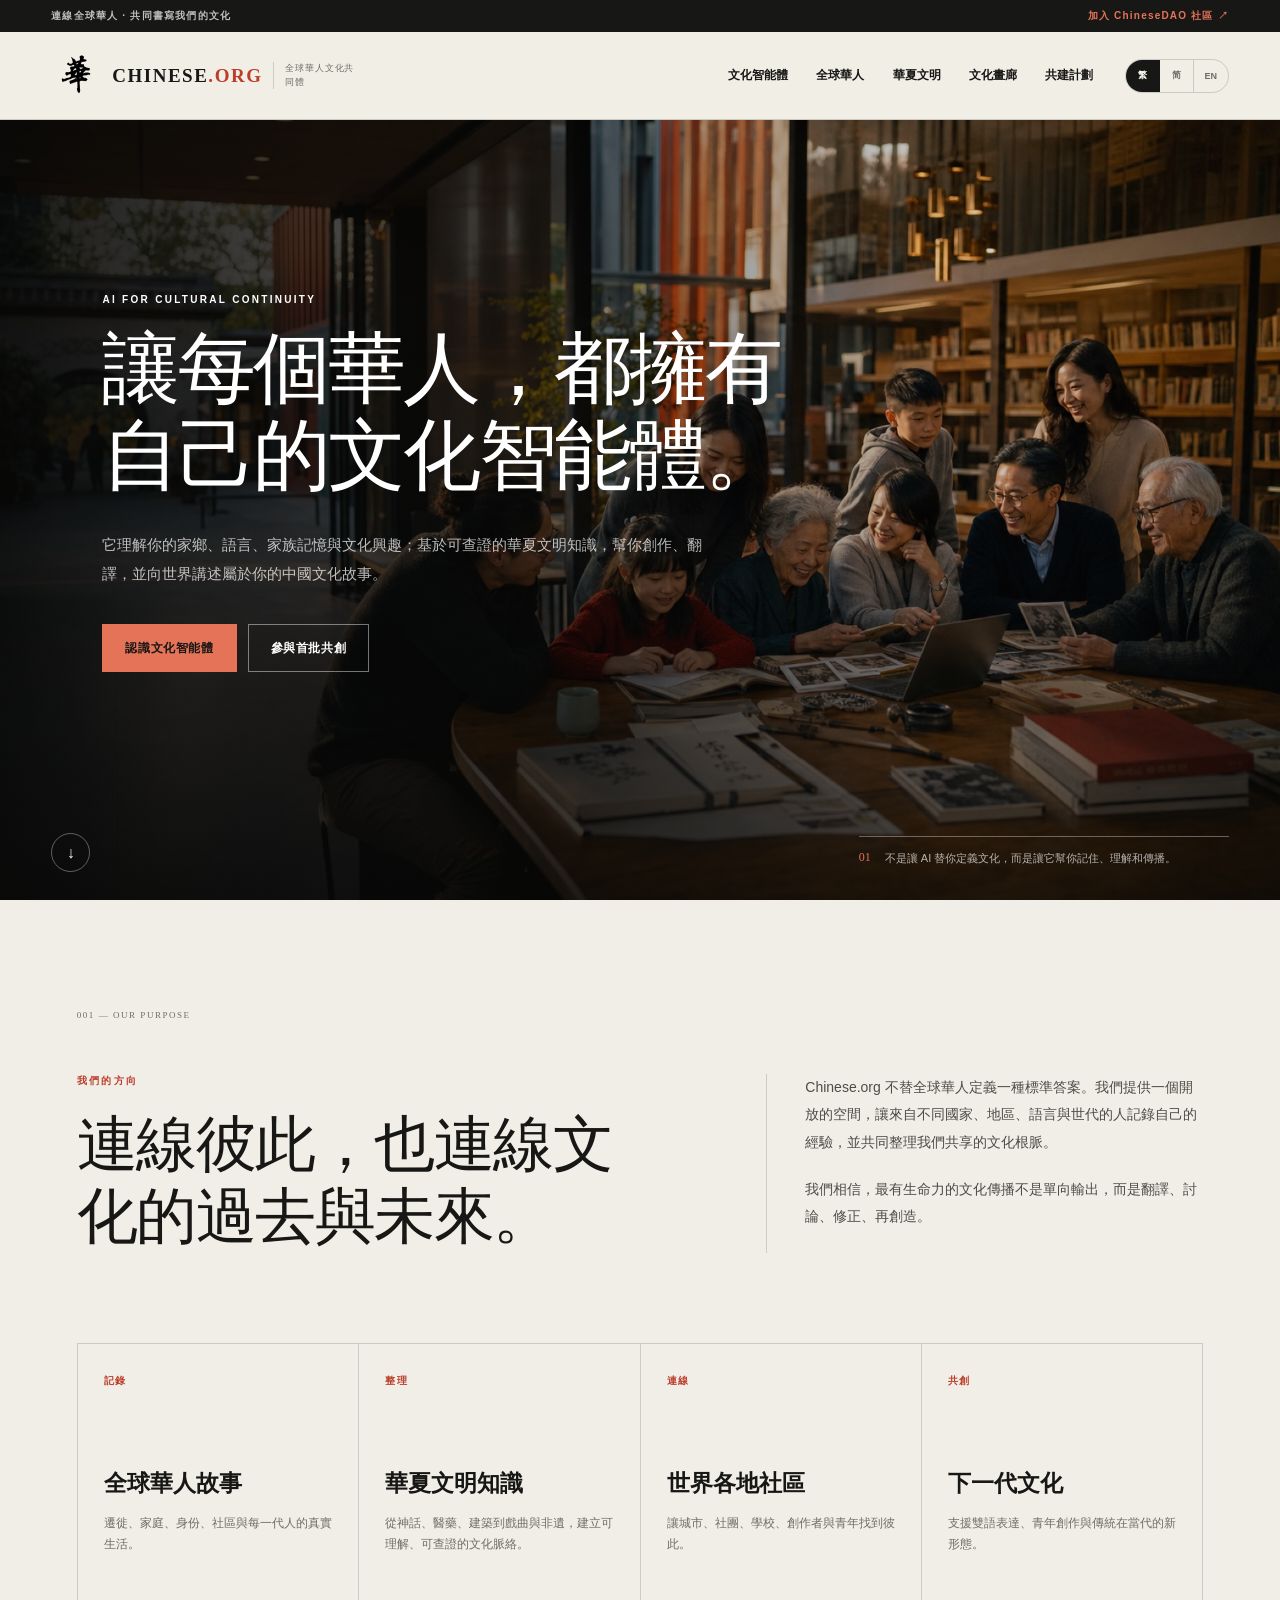
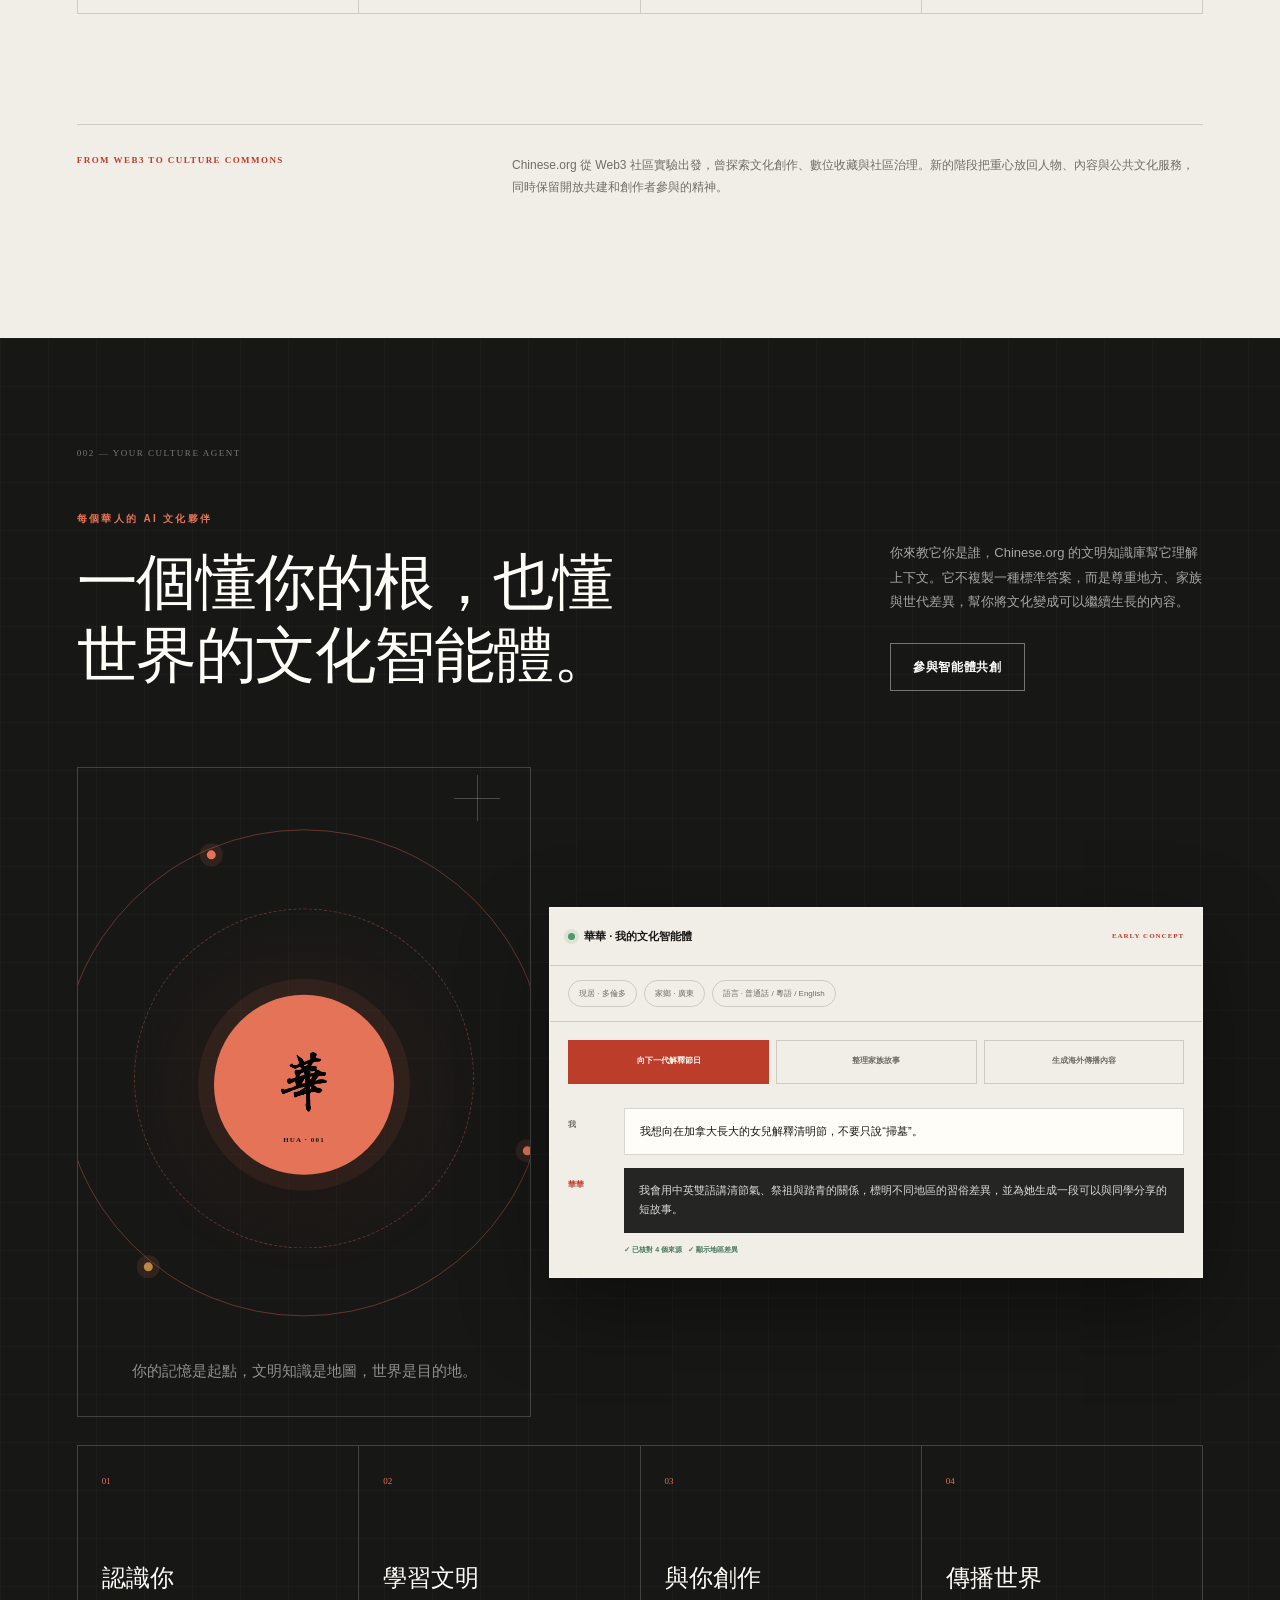
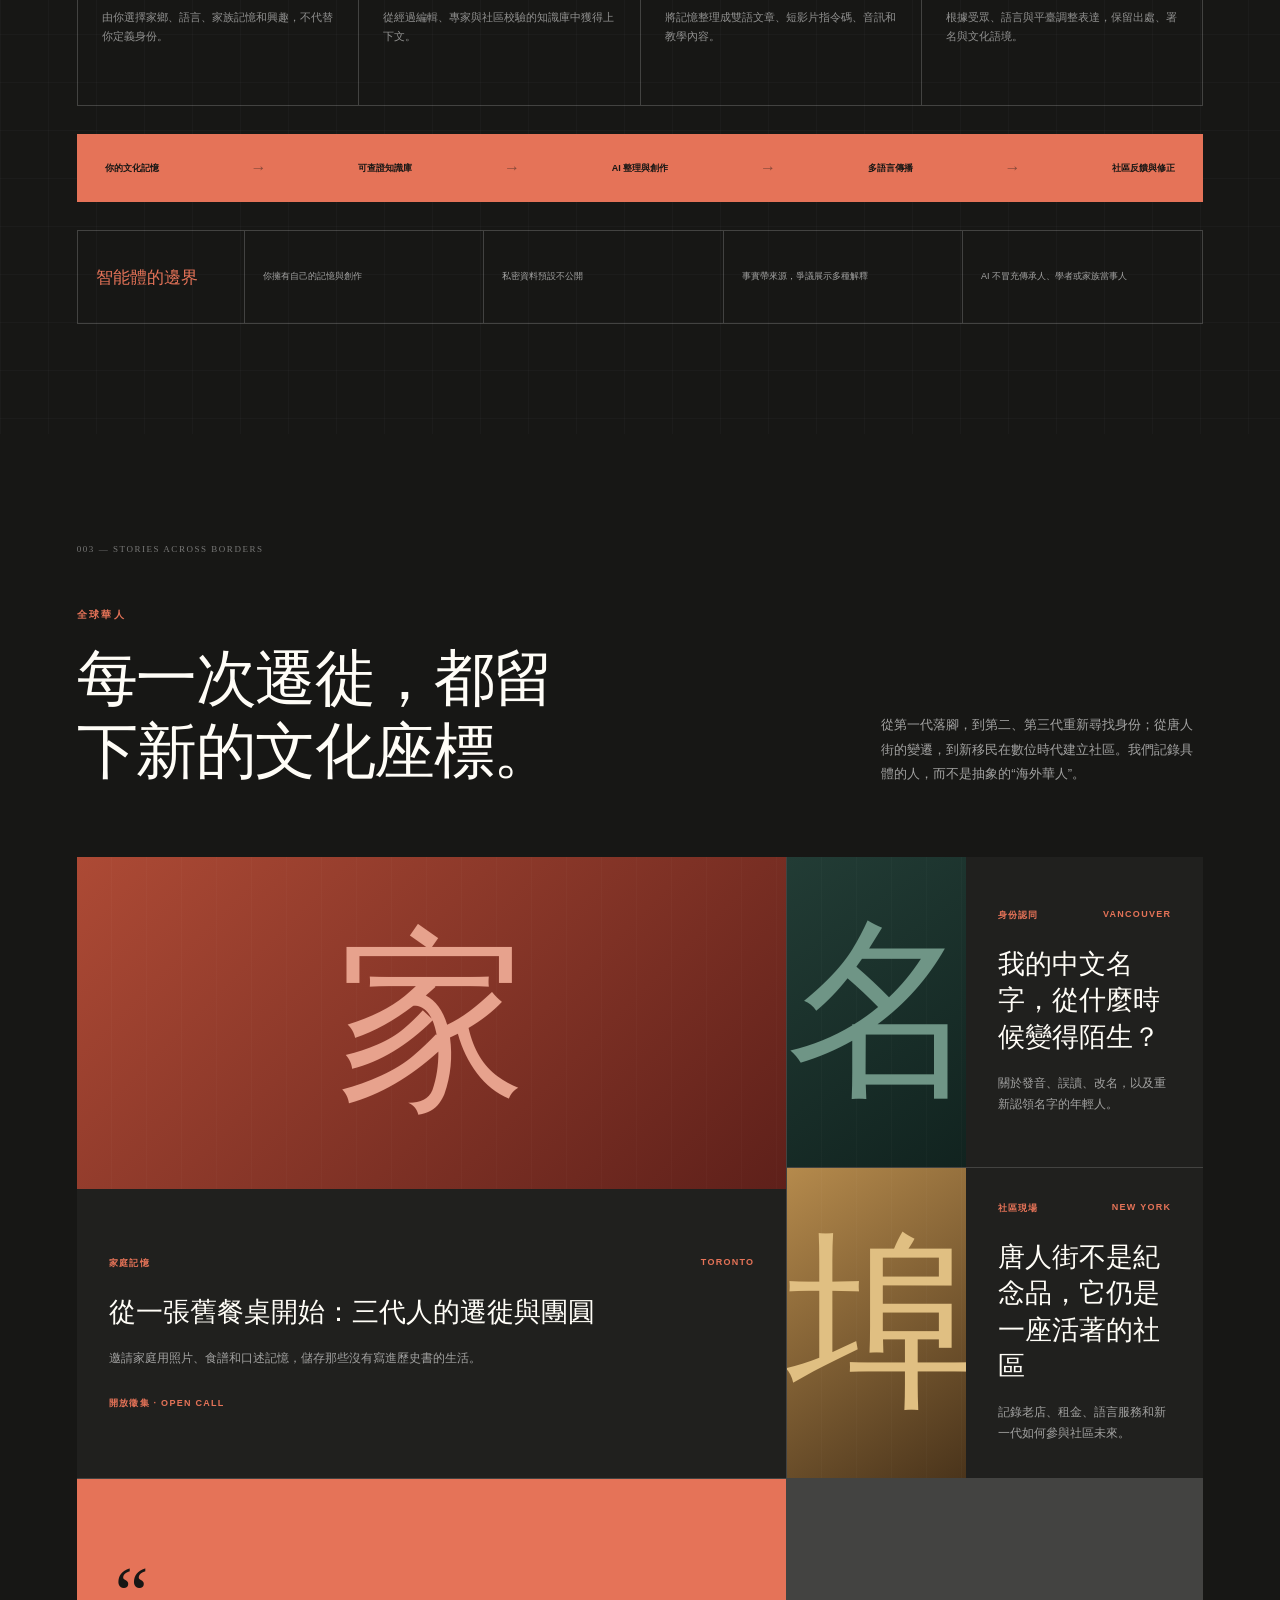
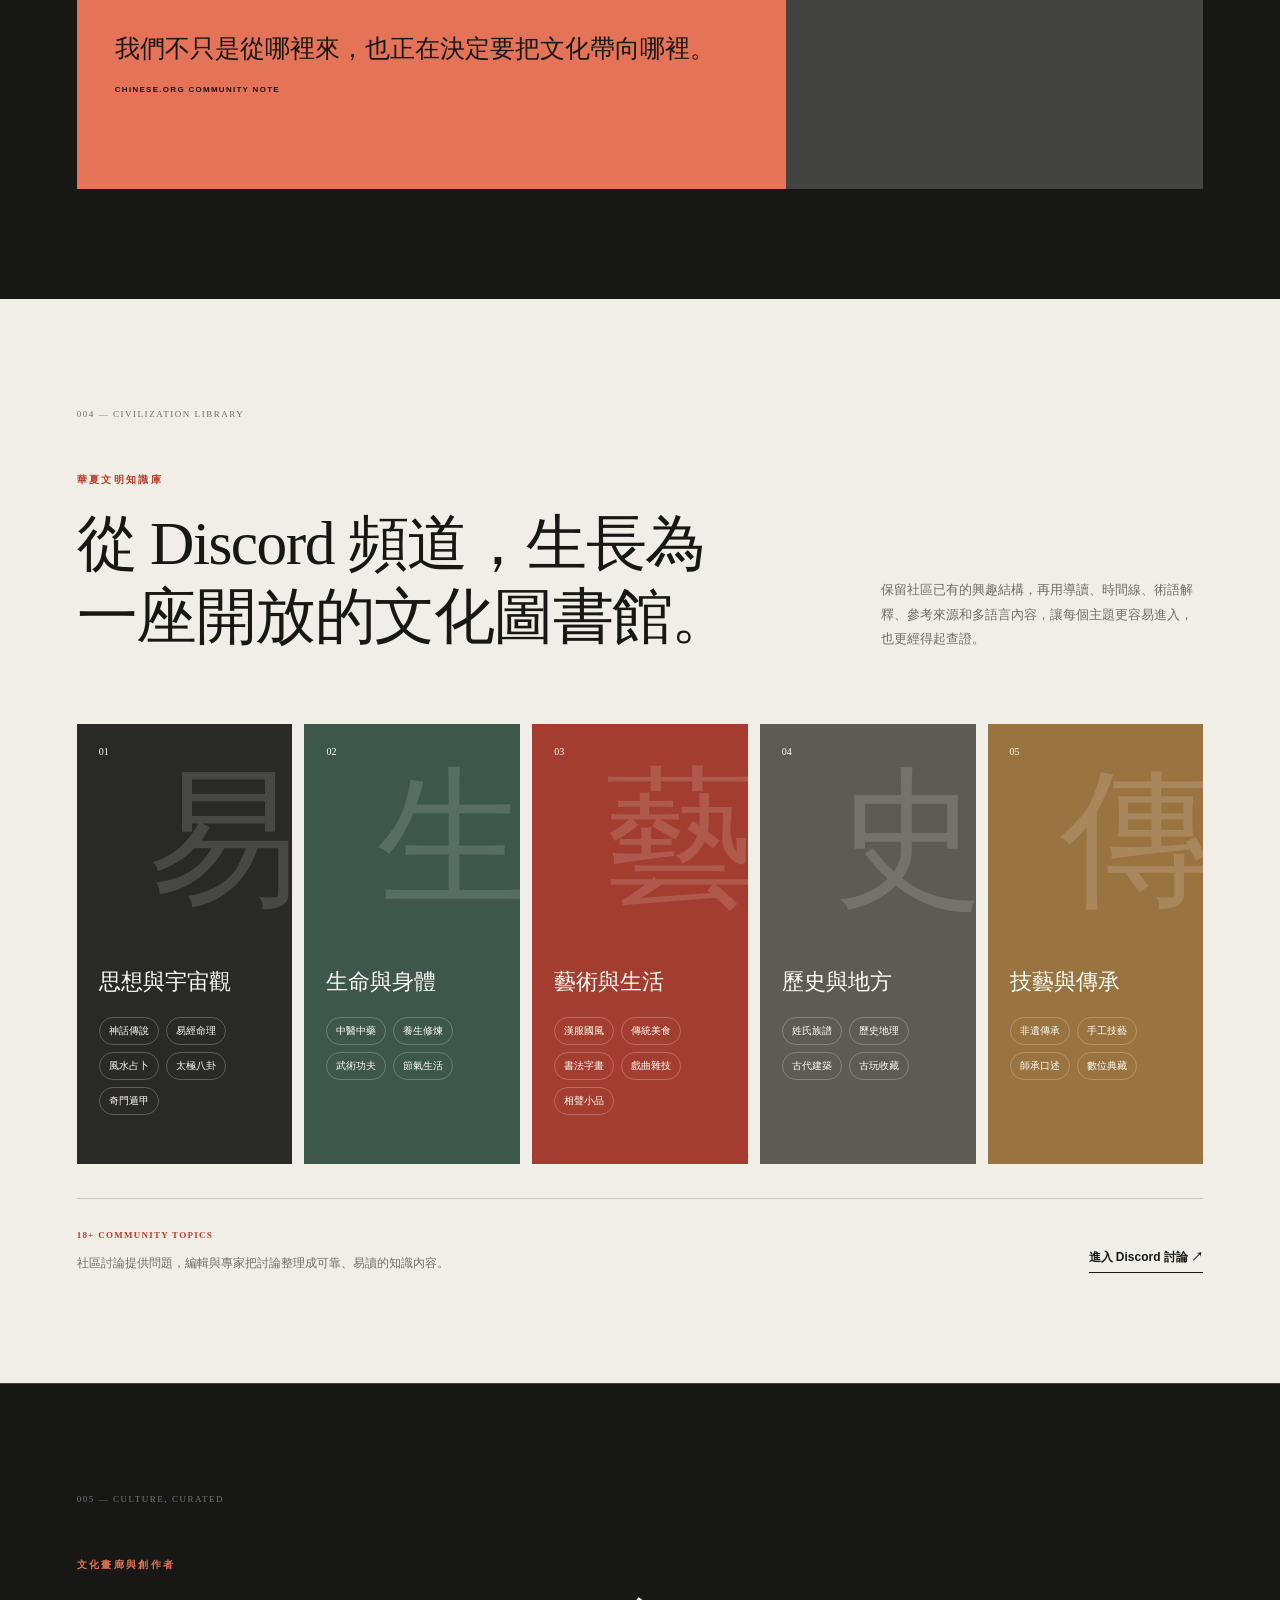
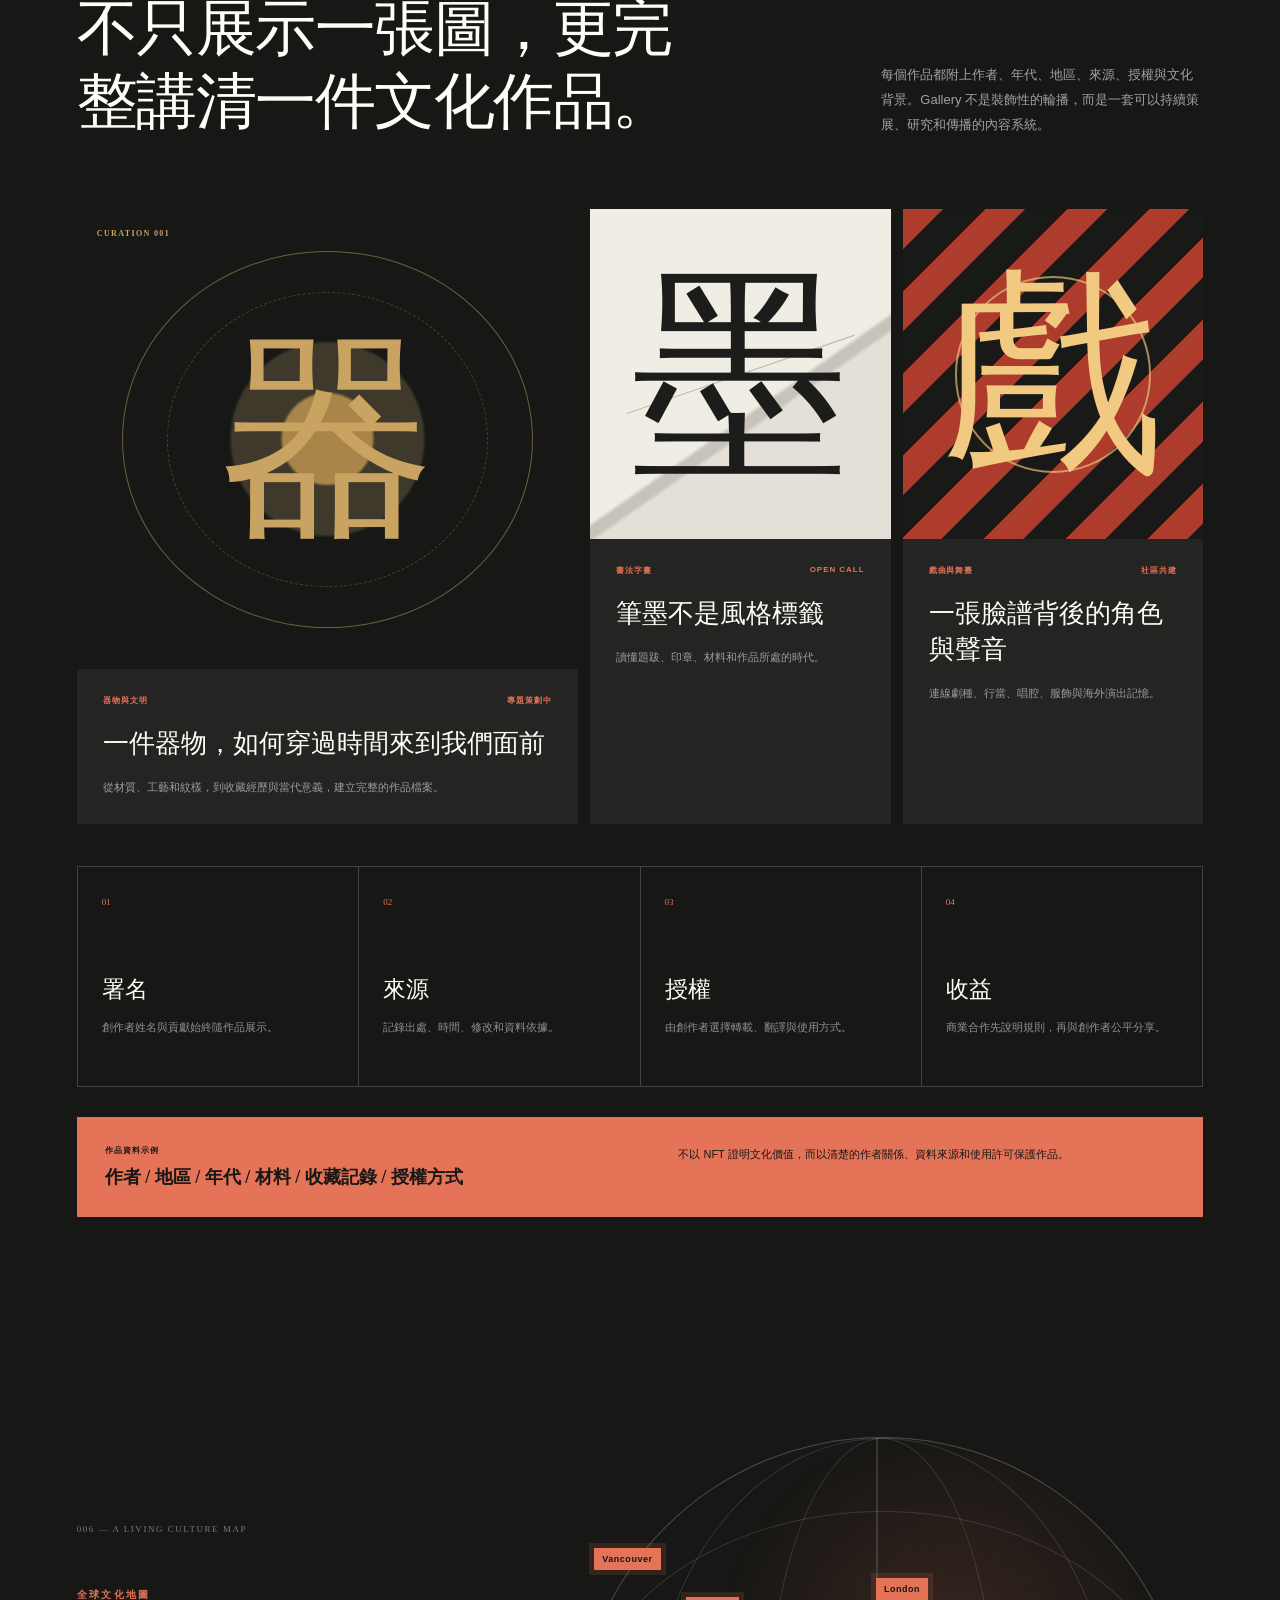
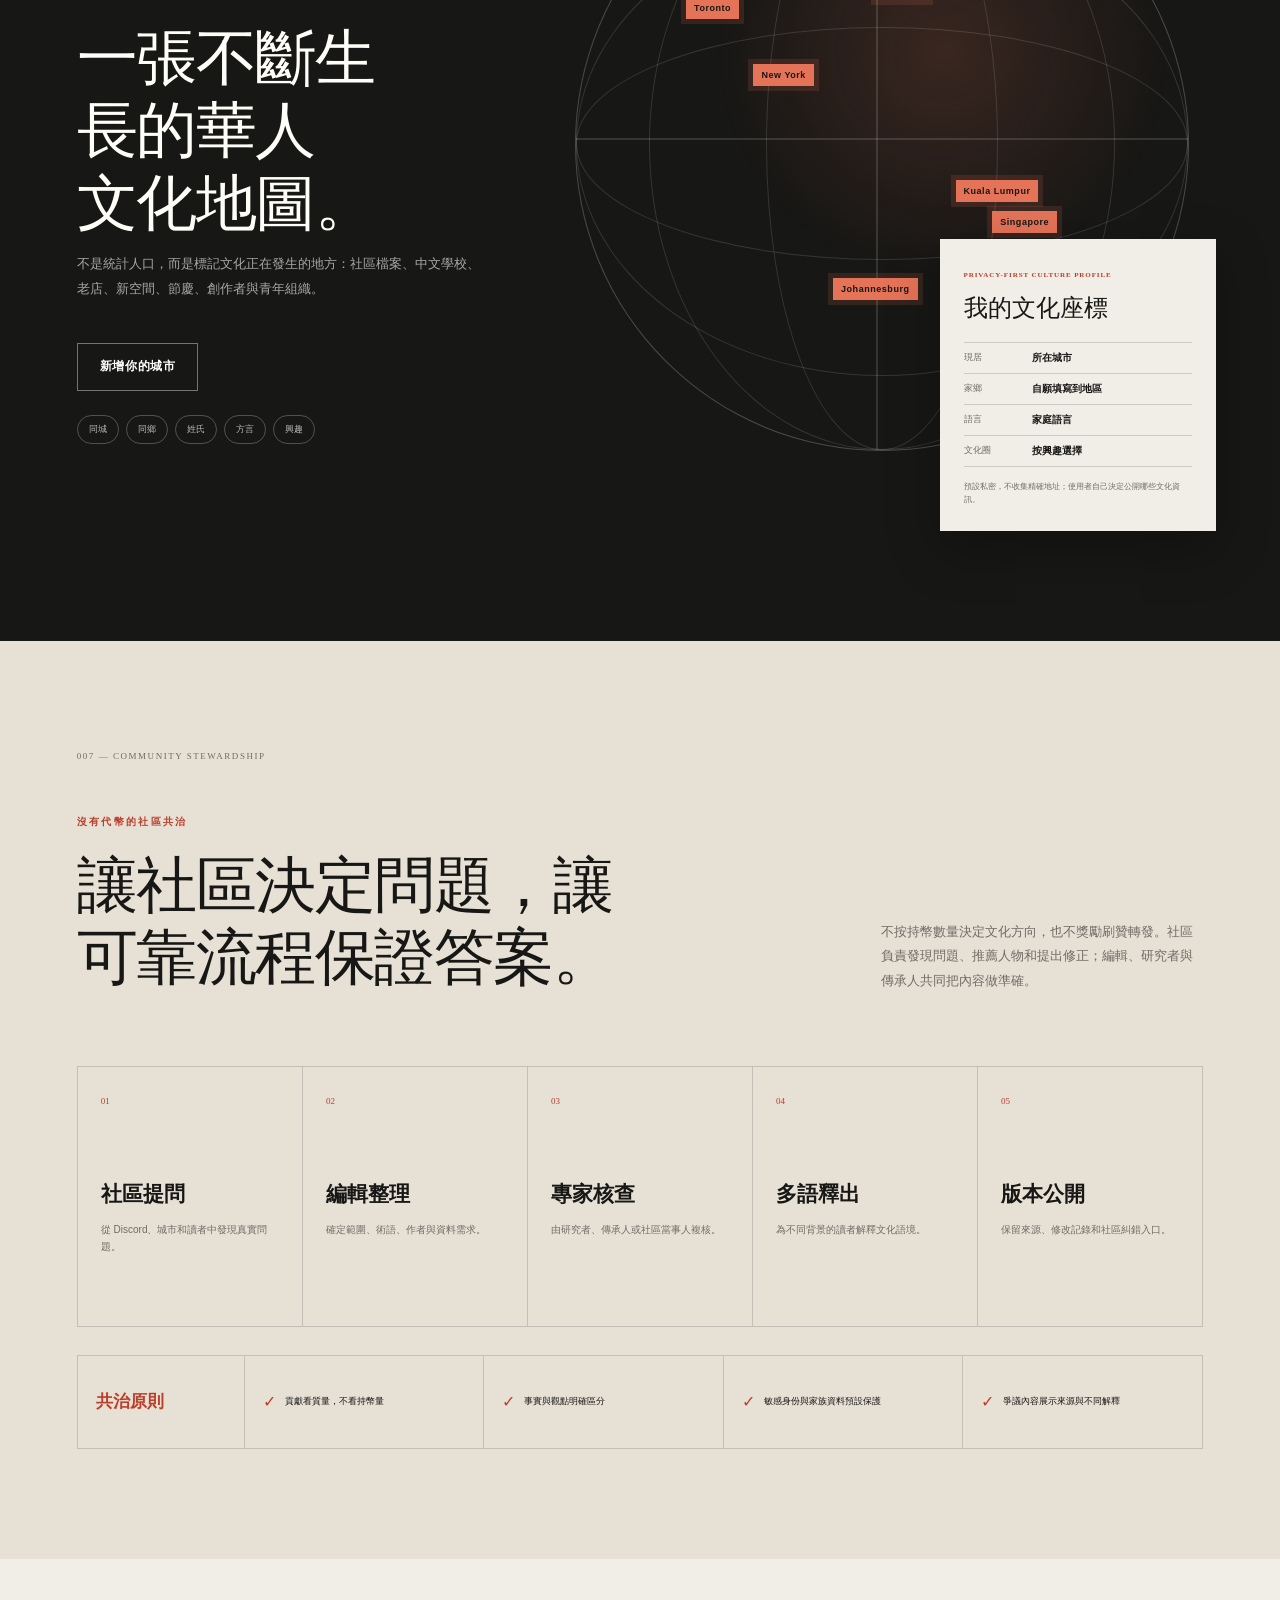
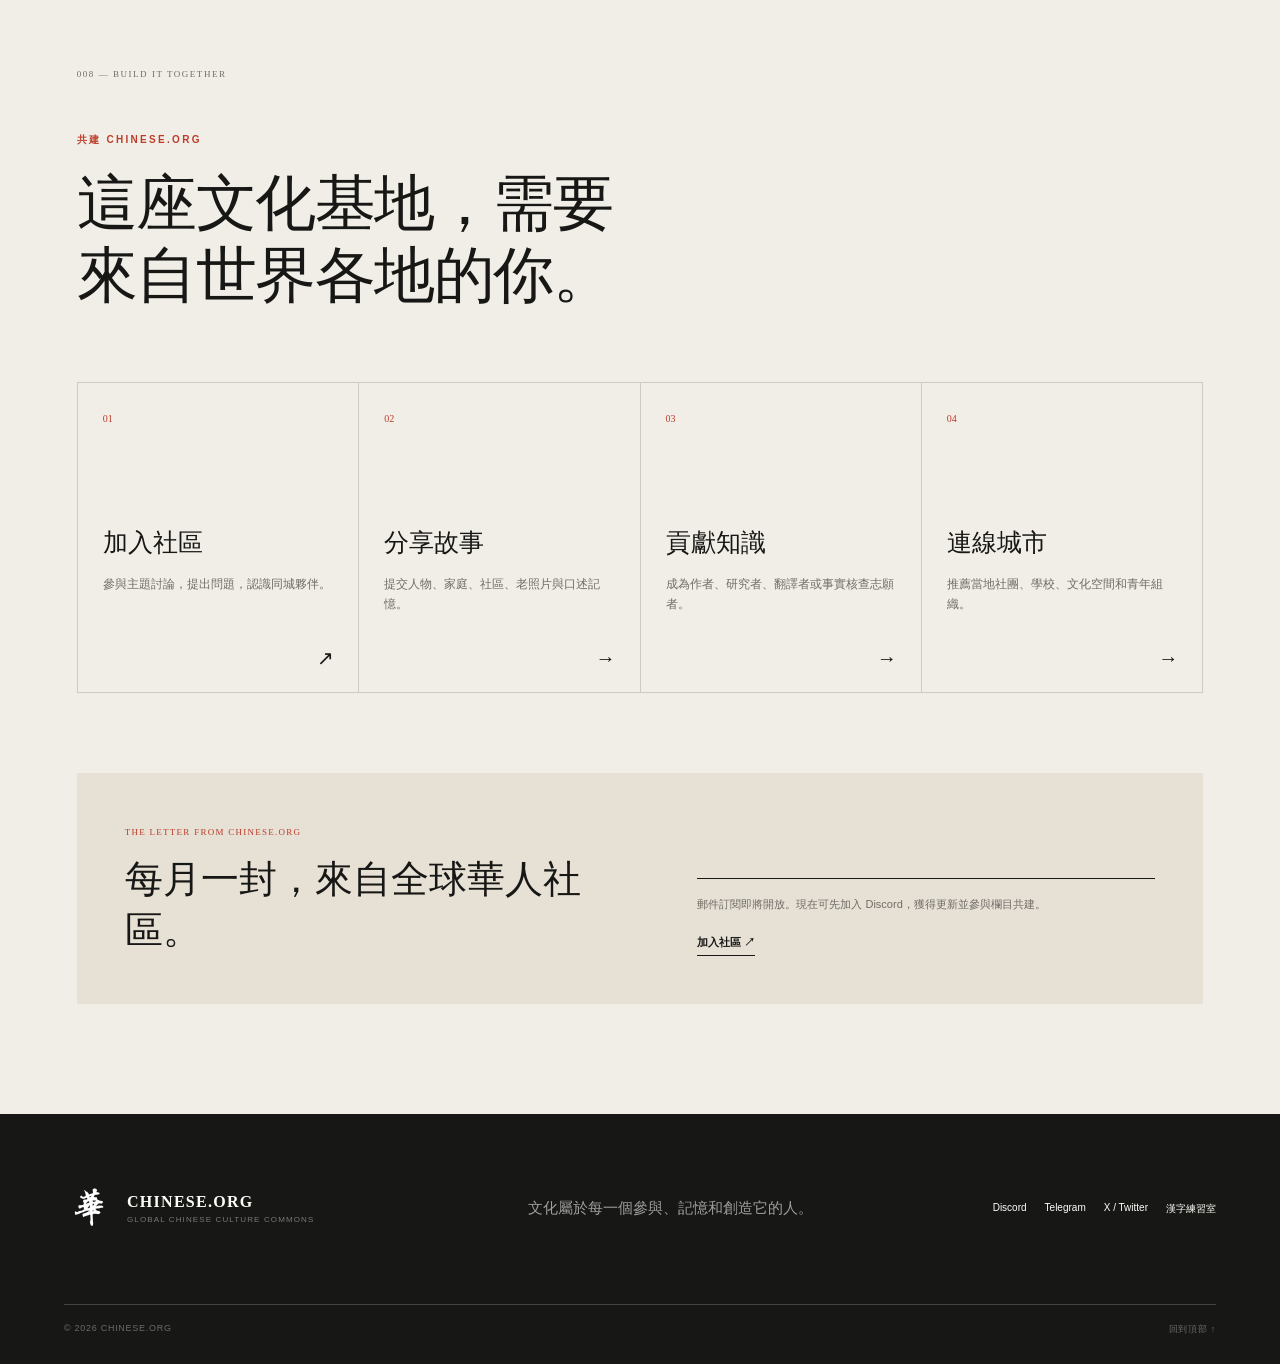
==== commit 54278a66: "Add Traditional Simplified and English locales" ====
--- a/index.html
+++ b/index.html
@@ -1,120 +1,124 @@
 <!doctype html>
-<html lang="zh-Hans">
+<html lang="zh-Hant">
 <head>
   <meta charset="utf-8">
   <meta name="viewport" content="width=device-width, initial-scale=1">
-  <title>Chinese.org — 每个华人的文化智能体</title>
-  <meta name="description" content="Chinese.org 为每个华人打造一个属于自己的文化智能体，理解个人的文化根脉，基于可查证的知识，用多语言向世界传播华夏文明。">
+  <title>Chinese.org — 每個華人的文化智能體</title>
+  <meta name="description" content="Chinese.org 為每個華人打造一個屬於自己的文化智能體，理解個人的文化根脈，基於可查證的知識，用多語言向世界傳播華夏文明。">
   <meta name="theme-color" content="#10100f">
-  <meta property="og:title" content="Chinese.org — 每个华人的文化智能体">
-  <meta property="og:description" content="让每个华人，都有一个向世界传播华夏文明的 AI 伙伴。">
+  <meta property="og:title" content="Chinese.org — 每個華人的文化智能體">
+  <meta property="og:description" content="讓每個華人，都有一個向世界傳播華夏文明的 AI 夥伴。">
   <meta property="og:image" content="assets/global-chinese-hero.jpg">
   <link rel="icon" href="assets/logo-hua.png" type="image/png">
   <link rel="stylesheet" href="site.css">
 </head>
 <body>
-  <a class="skip-link" href="#main">跳到主要内容</a>
+  <a class="skip-link" href="#main">跳到主要內容</a>
 
   <div class="topline">
-    <p data-zh="连接全球华人 · 共同书写我们的文化" data-en="Connecting Chinese communities worldwide · Telling our stories together">连接全球华人 · 共同书写我们的文化</p>
-    <a href="https://discord.gg/chinese" target="_blank" rel="noreferrer">加入 ChineseDAO 社区 <span>↗</span></a>
+    <p data-zht="連線全球華人 · 共同書寫我們的文化" data-zhs="连接全球华人 · 共同书写我们的文化" data-en="Connecting Chinese communities worldwide · Telling our stories together">連線全球華人 · 共同書寫我們的文化</p>
+    <a href="https://discord.gg/chinese" target="_blank" rel="noreferrer"><span data-zht="加入 ChineseDAO 社區" data-zhs="加入 ChineseDAO 社区" data-en="Join the ChineseDAO community">加入 ChineseDAO 社區</span> <span>↗</span></a>
   </div>
 
   <header class="site-header">
-    <a class="brand" href="#home" aria-label="Chinese.org 首页">
+    <a class="brand" href="#home" aria-label="Chinese.org 首頁">
       <span class="brand-stamp" aria-hidden="true"><img src="assets/logo-hua.png" alt=""></span>
       <span class="brand-word">CHINESE<span>.ORG</span></span>
-      <span class="brand-line" data-zh="全球华人文化共同体" data-en="Global Chinese Culture Commons">全球华人文化共同体</span>
+      <span class="brand-line" data-zht="全球華人文化共同體" data-zhs="全球华人文化共同体" data-en="Global Chinese Culture Commons">全球華人文化共同體</span>
     </a>
 
     <button class="menu-toggle" type="button" aria-expanded="false" aria-controls="primary-nav">
       <span></span><span></span>
-      <span class="sr-only">打开菜单</span>
+      <span class="sr-only">開啟選單</span>
     </button>
 
-    <nav class="primary-nav" id="primary-nav" aria-label="主要导航">
-      <a href="#agent" data-zh="文化智能体" data-en="Culture Agent">文化智能体</a>
-      <a href="#diaspora" data-zh="全球华人" data-en="Diaspora">全球华人</a>
-      <a href="#civilization" data-zh="华夏文明" data-en="Civilization">华夏文明</a>
-      <a href="#gallery" data-zh="文化画廊" data-en="Gallery">文化画廊</a>
-      <a href="#governance" data-zh="共建计划" data-en="Contribute">共建计划</a>
+    <nav class="primary-nav" id="primary-nav" aria-label="主要導航">
+      <a href="#agent" data-zht="文化智能體" data-zhs="文化智能体" data-en="Culture Agent">文化智能體</a>
+      <a href="#diaspora" data-zht="全球華人" data-zhs="全球华人" data-en="Diaspora">全球華人</a>
+      <a href="#civilization" data-zht="華夏文明" data-zhs="华夏文明" data-en="Civilization">華夏文明</a>
+      <a href="#gallery" data-zht="文化畫廊" data-zhs="文化画廊" data-en="Gallery">文化畫廊</a>
+      <a href="#governance" data-zht="共建計劃" data-zhs="共建计划" data-en="Contribute">共建計劃</a>
     </nav>
 
-    <button class="language-toggle" type="button" aria-label="Switch language" data-language-toggle>中 / EN</button>
+    <div class="language-switcher" role="group" aria-label="選擇語言">
+      <button class="is-active" type="button" data-language-option="zht" aria-label="繁體中文" aria-pressed="true">繁</button>
+      <button type="button" data-language-option="zhs" aria-label="简体中文" aria-pressed="false">简</button>
+      <button type="button" data-language-option="en" aria-label="English" aria-pressed="false">EN</button>
+    </div>
   </header>
 
   <main id="main">
     <section class="hero" id="home" aria-labelledby="hero-title">
-      <img class="hero-image" src="assets/global-chinese-hero.jpg" alt="不同世代的华人在图书馆中围坐长桌，共同翻阅家庭照片与文化资料">
+      <img class="hero-image" src="assets/global-chinese-hero.jpg" alt="不同世代的華人在圖書館中圍坐長桌，共同翻閱家庭照片與文化資料">
       <div class="hero-shade"></div>
       <div class="hero-content">
         <p class="eyebrow">AI FOR CULTURAL CONTINUITY</p>
-        <h1 id="hero-title" data-zh="让每个华人，都拥有自己的文化智能体。" data-en="A personal culture agent for every Chinese person.">让每个华人，都拥有自己的文化智能体。</h1>
-        <p class="hero-copy" data-zh="它理解你的家乡、语言、家族记忆与文化兴趣；基于可查证的华夏文明知识，帮你创作、翻译，并向世界讲述属于你的中国文化故事。" data-en="It understands your roots, languages, family memories and cultural interests—then helps you create, translate and share Chinese civilization with the world using verifiable knowledge.">它理解你的家乡、语言、家族记忆与文化兴趣；基于可查证的华夏文明知识，帮你创作、翻译，并向世界讲述属于你的中国文化故事。</p>
+        <h1 id="hero-title" data-zht="讓每個華人，都擁有自己的文化智能體。" data-zhs="让每个华人，都拥有自己的文化智能体。" data-en="A personal culture agent for every Chinese person.">讓每個華人，都擁有自己的文化智能體。</h1>
+        <p class="hero-copy" data-zht="它理解你的家鄉、語言、家族記憶與文化興趣；基於可查證的華夏文明知識，幫你創作、翻譯，並向世界講述屬於你的中國文化故事。" data-zhs="它理解你的家乡、语言、家族记忆与文化兴趣；基于可查证的华夏文明知识，帮你创作、翻译，并向世界讲述属于你的中国文化故事。" data-en="It understands your roots, languages, family memories and cultural interests—then helps you create, translate and share Chinese civilization with the world using verifiable knowledge.">它理解你的家鄉、語言、家族記憶與文化興趣；基於可查證的華夏文明知識，幫你創作、翻譯，並向世界講述屬於你的中國文化故事。</p>
         <div class="hero-actions">
-          <a class="button button-primary" href="#agent" data-zh="认识文化智能体" data-en="Meet your culture agent">认识文化智能体</a>
-          <a class="button button-ghost" href="https://discord.gg/chinese" target="_blank" rel="noreferrer" data-zh="参与首批共创" data-en="Join the early cohort">参与首批共创</a>
+          <a class="button button-primary" href="#agent" data-zht="認識文化智能體" data-zhs="认识文化智能体" data-en="Meet your culture agent">認識文化智能體</a>
+          <a class="button button-ghost" href="https://discord.gg/chinese" target="_blank" rel="noreferrer" data-zht="參與首批共創" data-zhs="参与首批共创" data-en="Join the early cohort">參與首批共創</a>
         </div>
       </div>
       <div class="hero-caption">
         <span>01</span>
-        <p data-zh="不是让 AI 替你定义文化，而是让它帮你记住、理解和传播。" data-en="AI does not define your culture. It helps you remember, understand and share it.">不是让 AI 替你定义文化，而是让它帮你记住、理解和传播。</p>
-      </div>
-      <a class="hero-scroll" href="#mission" aria-label="继续向下浏览">↓</a>
+        <p data-zht="不是讓 AI 替你定義文化，而是讓它幫你記住、理解和傳播。" data-zhs="不是让 AI 替你定义文化，而是让它帮你记住、理解和传播。" data-en="AI does not define your culture. It helps you remember, understand and share it.">不是讓 AI 替你定義文化，而是讓它幫你記住、理解和傳播。</p>
+      </div>
+      <a class="hero-scroll" href="#mission" aria-label="繼續向下瀏覽">↓</a>
     </section>
 
     <section class="mission section" id="mission">
       <div class="section-index">001 — OUR PURPOSE</div>
       <div class="mission-grid">
         <div>
-          <p class="eyebrow red" data-zh="我们的方向" data-en="Our purpose">我们的方向</p>
-          <h2 data-zh="连接彼此，也连接文化的过去与未来。" data-en="Connecting one another—and culture's past with its future.">连接彼此，也连接文化的过去与未来。</h2>
+          <p class="eyebrow red" data-zht="我們的方向" data-zhs="我们的方向" data-en="Our purpose">我們的方向</p>
+          <h2 data-zht="連線彼此，也連線文化的過去與未來。" data-zhs="连接彼此，也连接文化的过去与未来。" data-en="Connecting one another—and culture's past with its future.">連線彼此，也連線文化的過去與未來。</h2>
         </div>
         <div class="mission-copy">
-          <p data-zh="Chinese.org 不替全球华人定义一种标准答案。我们提供一个开放的空间，让来自不同国家、地区、语言与世代的人记录自己的经验，并共同整理我们共享的文化根脉。" data-en="Chinese.org does not impose a single definition of Chinese identity. We make room for people across countries, languages and generations to document their own experiences and explore the roots we share.">Chinese.org 不替全球华人定义一种标准答案。我们提供一个开放的空间，让来自不同国家、地区、语言与世代的人记录自己的经验，并共同整理我们共享的文化根脉。</p>
-          <p data-zh="我们相信，最有生命力的文化传播不是单向输出，而是翻译、讨论、修正、再创造。" data-en="The most vital cultural exchange is never one-way. It grows through translation, conversation, correction and reinvention.">我们相信，最有生命力的文化传播不是单向输出，而是翻译、讨论、修正、再创造。</p>
+          <p data-zht="Chinese.org 不替全球華人定義一種標準答案。我們提供一個開放的空間，讓來自不同國家、地區、語言與世代的人記錄自己的經驗，並共同整理我們共享的文化根脈。" data-zhs="Chinese.org 不替全球华人定义一种标准答案。我们提供一个开放的空间，让来自不同国家、地区、语言与世代的人记录自己的经验，并共同整理我们共享的文化根脉。" data-en="Chinese.org does not impose a single definition of Chinese identity. We make room for people across countries, languages and generations to document their own experiences and explore the roots we share.">Chinese.org 不替全球華人定義一種標準答案。我們提供一個開放的空間，讓來自不同國家、地區、語言與世代的人記錄自己的經驗，並共同整理我們共享的文化根脈。</p>
+          <p data-zht="我們相信，最有生命力的文化傳播不是單向輸出，而是翻譯、討論、修正、再創造。" data-zhs="我们相信，最有生命力的文化传播不是单向输出，而是翻译、讨论、修正、再创造。" data-en="The most vital cultural exchange is never one-way. It grows through translation, conversation, correction and reinvention.">我們相信，最有生命力的文化傳播不是單向輸出，而是翻譯、討論、修正、再創造。</p>
         </div>
       </div>
 
       <div class="purpose-cards">
         <article>
-          <span>记录</span>
-          <h3 data-zh="全球华人故事" data-en="Diaspora stories">全球华人故事</h3>
-          <p data-zh="迁徙、家庭、身份、社区与每一代人的真实生活。" data-en="Migration, family, identity, community and everyday life across generations.">迁徙、家庭、身份、社区与每一代人的真实生活。</p>
+          <span data-zht="記錄" data-zhs="记录" data-en="DOCUMENT">記錄</span>
+          <h3 data-zht="全球華人故事" data-zhs="全球华人故事" data-en="Diaspora stories">全球華人故事</h3>
+          <p data-zht="遷徙、家庭、身份、社區與每一代人的真實生活。" data-zhs="迁徙、家庭、身份、社区与每一代人的真实生活。" data-en="Migration, family, identity, community and everyday life across generations.">遷徙、家庭、身份、社區與每一代人的真實生活。</p>
         </article>
         <article>
-          <span>整理</span>
-          <h3 data-zh="华夏文明知识" data-en="Civilization library">华夏文明知识</h3>
-          <p data-zh="从神话、医药、建筑到戏曲与非遗，建立可理解、可查证的文化脉络。" data-en="A clear, sourced path through mythology, medicine, architecture, opera and heritage.">从神话、医药、建筑到戏曲与非遗，建立可理解、可查证的文化脉络。</p>
+          <span data-zht="整理" data-zhs="整理" data-en="CURATE">整理</span>
+          <h3 data-zht="華夏文明知識" data-zhs="华夏文明知识" data-en="Civilization library">華夏文明知識</h3>
+          <p data-zht="從神話、醫藥、建築到戲曲與非遺，建立可理解、可查證的文化脈絡。" data-zhs="从神话、医药、建筑到戏曲与非遗，建立可理解、可查证的文化脉络。" data-en="A clear, sourced path through mythology, medicine, architecture, opera and heritage.">從神話、醫藥、建築到戲曲與非遺，建立可理解、可查證的文化脈絡。</p>
         </article>
         <article>
-          <span>连接</span>
-          <h3 data-zh="世界各地社区" data-en="Communities worldwide">世界各地社区</h3>
-          <p data-zh="让城市、社团、学校、创作者与青年找到彼此。" data-en="Helping cities, associations, schools, creators and young people find one another.">让城市、社团、学校、创作者与青年找到彼此。</p>
+          <span data-zht="連線" data-zhs="连接" data-en="CONNECT">連線</span>
+          <h3 data-zht="世界各地社區" data-zhs="世界各地社区" data-en="Communities worldwide">世界各地社區</h3>
+          <p data-zht="讓城市、社團、學校、創作者與青年找到彼此。" data-zhs="让城市、社团、学校、创作者与青年找到彼此。" data-en="Helping cities, associations, schools, creators and young people find one another.">讓城市、社團、學校、創作者與青年找到彼此。</p>
         </article>
         <article>
-          <span>共创</span>
-          <h3 data-zh="下一代文化" data-en="Culture's next chapter">下一代文化</h3>
-          <p data-zh="支持双语表达、青年创作与传统在当代的新形态。" data-en="Supporting bilingual expression, young creators and new forms of tradition.">支持双语表达、青年创作与传统在当代的新形态。</p>
+          <span data-zht="共創" data-zhs="共创" data-en="CO-CREATE">共創</span>
+          <h3 data-zht="下一代文化" data-zhs="下一代文化" data-en="Culture's next chapter">下一代文化</h3>
+          <p data-zht="支援雙語表達、青年創作與傳統在當代的新形態。" data-zhs="支持双语表达、青年创作与传统在当代的新形态。" data-en="Supporting bilingual expression, young creators and new forms of tradition.">支援雙語表達、青年創作與傳統在當代的新形態。</p>
         </article>
       </div>
     </section>
 
     <section class="origin-note">
       <p class="origin-label">FROM WEB3 TO CULTURE COMMONS</p>
-      <p data-zh="Chinese.org 从 Web3 社区实验出发，曾探索文化创作、数字收藏与社区治理。新的阶段把重心放回人物、内容与公共文化服务，同时保留开放共建和创作者参与的精神。" data-en="Chinese.org began as a Web3 community experiment in cultural creation, digital collecting and community governance. Its next chapter puts people, content and public cultural service first—while preserving the spirit of open participation.">Chinese.org 从 Web3 社区实验出发，曾探索文化创作、数字收藏与社区治理。新的阶段把重心放回人物、内容与公共文化服务，同时保留开放共建和创作者参与的精神。</p>
+      <p data-zht="Chinese.org 從 Web3 社區實驗出發，曾探索文化創作、數位收藏與社區治理。新的階段把重心放回人物、內容與公共文化服務，同時保留開放共建和創作者參與的精神。" data-zhs="Chinese.org 从 Web3 社区实验出发，曾探索文化创作、数字收藏与社区治理。新的阶段把重心放回人物、内容与公共文化服务，同时保留开放共建和创作者参与的精神。" data-en="Chinese.org began as a Web3 community experiment in cultural creation, digital collecting and community governance. Its next chapter puts people, content and public cultural service first—while preserving the spirit of open participation.">Chinese.org 從 Web3 社區實驗出發，曾探索文化創作、數位收藏與社區治理。新的階段把重心放回人物、內容與公共文化服務，同時保留開放共建和創作者參與的精神。</p>
     </section>
 
     <section class="culture-agent section dark-section" id="agent">
       <div class="agent-intro">
         <div>
           <div class="section-index">002 — YOUR CULTURE AGENT</div>
-          <p class="eyebrow coral" data-zh="每个华人的 AI 文化伙伴" data-en="An AI culture companion for every Chinese person">每个华人的 AI 文化伙伴</p>
-          <h2 data-zh="一个懂你的根，也懂世界的文化智能体。" data-en="A culture agent that understands your roots—and the world.">一个懂你的根，也懂世界的文化智能体。</h2>
+          <p class="eyebrow coral" data-zht="每個華人的 AI 文化夥伴" data-zhs="每个华人的 AI 文化伙伴" data-en="An AI culture companion for every Chinese person">每個華人的 AI 文化夥伴</p>
+          <h2 data-zht="一個懂你的根，也懂世界的文化智能體。" data-zhs="一个懂你的根，也懂世界的文化智能体。" data-en="A culture agent that understands your roots—and the world.">一個懂你的根，也懂世界的文化智能體。</h2>
         </div>
         <div class="agent-intro-copy">
-          <p data-zh="你来教它你是谁，Chinese.org 的文明知识库帮它理解上下文。它不复制一种标准答案，而是尊重地方、家族与世代差异，帮你将文化变成可以继续生长的内容。" data-en="You teach it who you are; the Chinese.org civilization library provides context. It avoids one standard answer, respects regional, family and generational differences, and helps your culture keep growing through new content.">你来教它你是谁，Chinese.org 的文明知识库帮它理解上下文。它不复制一种标准答案，而是尊重地方、家族与世代差异，帮你将文化变成可以继续生长的内容。</p>
-          <a class="button button-outline" href="https://discord.gg/chinese" target="_blank" rel="noreferrer" data-zh="参与智能体共创" data-en="Co-create the culture agent">参与智能体共创</a>
+          <p data-zht="你來教它你是誰，Chinese.org 的文明知識庫幫它理解上下文。它不複製一種標準答案，而是尊重地方、家族與世代差異，幫你將文化變成可以繼續生長的內容。" data-zhs="你来教它你是谁，Chinese.org 的文明知识库帮它理解上下文。它不复制一种标准答案，而是尊重地方、家族与世代差异，帮你将文化变成可以继续生长的内容。" data-en="You teach it who you are; the Chinese.org civilization library provides context. It avoids one standard answer, respects regional, family and generational differences, and helps your culture keep growing through new content.">你來教它你是誰，Chinese.org 的文明知識庫幫它理解上下文。它不複製一種標準答案，而是尊重地方、家族與世代差異，幫你將文化變成可以繼續生長的內容。</p>
+          <a class="button button-outline" href="https://discord.gg/chinese" target="_blank" rel="noreferrer" data-zht="參與智能體共創" data-zhs="参与智能体共创" data-en="Co-create the culture agent">參與智能體共創</a>
         </div>
       </div>
 
@@ -126,59 +130,59 @@
             <img src="assets/logo-hua.png" alt="">
             <span>HUA · 001</span>
           </div>
-          <p data-zh="你的记忆是起点，文明知识是地图，世界是目的地。" data-en="Your memory is the starting point, civilization is the map, and the world is the destination.">你的记忆是起点，文明知识是地图，世界是目的地。</p>
+          <p data-zht="你的記憶是起點，文明知識是地圖，世界是目的地。" data-zhs="你的记忆是起点，文明知识是地图，世界是目的地。" data-en="Your memory is the starting point, civilization is the map, and the world is the destination.">你的記憶是起點，文明知識是地圖，世界是目的地。</p>
         </div>
 
         <div class="agent-demo">
           <div class="agent-window-bar">
-            <div><span class="agent-status-dot"></span><strong data-zh="华华 · 我的文化智能体" data-en="Hua · My culture agent">华华 · 我的文化智能体</strong></div>
+            <div><span class="agent-status-dot"></span><strong data-zht="華華 · 我的文化智能體" data-zhs="华华 · 我的文化智能体" data-en="Hua · My culture agent">華華 · 我的文化智能體</strong></div>
             <span>EARLY CONCEPT</span>
           </div>
           <div class="agent-profile">
-            <span data-zh="现居 · 多伦多" data-en="Lives in · Toronto">现居 · 多伦多</span>
-            <span data-zh="家乡 · 广东" data-en="Roots · Guangdong">家乡 · 广东</span>
-            <span data-zh="语言 · 普通话 / 粤语 / English" data-en="Languages · Mandarin / Cantonese / English">语言 · 普通话 / 粤语 / English</span>
-          </div>
-          <div class="agent-examples" aria-label="选择文化智能体示例">
-            <button class="is-active" type="button" data-agent-example="festival" aria-pressed="true" data-zh="向下一代解释节日" data-en="Explain a festival">向下一代解释节日</button>
-            <button type="button" data-agent-example="family" aria-pressed="false" data-zh="整理家族故事" data-en="Preserve a family story">整理家族故事</button>
-            <button type="button" data-agent-example="share" aria-pressed="false" data-zh="生成海外传播内容" data-en="Create content for the world">生成海外传播内容</button>
+            <span data-zht="現居 · 多倫多" data-zhs="现居 · 多伦多" data-en="Lives in · Toronto">現居 · 多倫多</span>
+            <span data-zht="家鄉 · 廣東" data-zhs="家乡 · 广东" data-en="Roots · Guangdong">家鄉 · 廣東</span>
+            <span data-zht="語言 · 普通話 / 粵語 / English" data-zhs="语言 · 普通话 / 粤语 / English" data-en="Languages · Mandarin / Cantonese / English">語言 · 普通話 / 粵語 / English</span>
+          </div>
+          <div class="agent-examples" aria-label="選擇文化智能體示例">
+            <button class="is-active" type="button" data-agent-example="festival" aria-pressed="true" data-zht="向下一代解釋節日" data-zhs="向下一代解释节日" data-en="Explain a festival">向下一代解釋節日</button>
+            <button type="button" data-agent-example="family" aria-pressed="false" data-zht="整理家族故事" data-zhs="整理家族故事" data-en="Preserve a family story">整理家族故事</button>
+            <button type="button" data-agent-example="share" aria-pressed="false" data-zht="生成海外傳播內容" data-zhs="生成海外传播内容" data-en="Create content for the world">生成海外傳播內容</button>
           </div>
           <div class="agent-conversation" aria-live="polite">
             <div class="agent-message agent-user-message">
-              <span data-zh="我" data-en="Me">我</span>
-              <p class="agent-question" data-zh="我想向在加拿大长大的女儿解释清明节，不要只说“扫墓”。" data-en="I want to explain Qingming to my daughter growing up in Canada—beyond simply calling it tomb-sweeping.">我想向在加拿大长大的女儿解释清明节，不要只说“扫墓”。</p>
+              <span data-zht="我" data-zhs="我" data-en="Me">我</span>
+              <p class="agent-question" data-zht="我想向在加拿大長大的女兒解釋清明節，不要只說“掃墓”。" data-zhs="我想向在加拿大长大的女儿解释清明节，不要只说“扫墓”。" data-en="I want to explain Qingming to my daughter growing up in Canada—beyond simply calling it tomb-sweeping.">我想向在加拿大長大的女兒解釋清明節，不要只說“掃墓”。</p>
             </div>
             <div class="agent-message agent-ai-message">
-              <span data-zh="华华" data-en="Hua">华华</span>
-              <p class="agent-answer" data-zh="我会用中英双语讲清节气、祭祖与踏青的关系，标明不同地区的习俗差异，并为她生成一段可以与同学分享的短故事。" data-en="I’ll explain—in Chinese and English—how the solar term connects remembrance, ancestors and spring outings, note regional differences, and create a short story she can share with classmates.">我会用中英双语讲清节气、祭祖与踏青的关系，标明不同地区的习俗差异，并为她生成一段可以与同学分享的短故事。</p>
-              <div class="agent-citations"><span data-zh="已核对 4 个来源" data-en="4 sources checked">已核对 4 个来源</span><span data-zh="显示地区差异" data-en="Regional differences shown">显示地区差异</span></div>
+              <span data-zht="華華" data-zhs="华华" data-en="Hua">華華</span>
+              <p class="agent-answer" data-zht="我會用中英雙語講清節氣、祭祖與踏青的關係，標明不同地區的習俗差異，並為她生成一段可以與同學分享的短故事。" data-zhs="我会用中英双语讲清节气、祭祖与踏青的关系，标明不同地区的习俗差异，并为她生成一段可以与同学分享的短故事。" data-en="I’ll explain—in Chinese and English—how the solar term connects remembrance, ancestors and spring outings, note regional differences, and create a short story she can share with classmates.">我會用中英雙語講清節氣、祭祖與踏青的關係，標明不同地區的習俗差異，並為她生成一段可以與同學分享的短故事。</p>
+              <div class="agent-citations"><span data-zht="已核對 4 個來源" data-zhs="已核对 4 个来源" data-en="4 sources checked">已核對 4 個來源</span><span data-zht="顯示地區差異" data-zhs="显示地区差异" data-en="Regional differences shown">顯示地區差異</span></div>
             </div>
           </div>
         </div>
       </div>
 
       <div class="agent-capabilities">
-        <article><span>01</span><h3 data-zh="认识你" data-en="Know you">认识你</h3><p data-zh="由你选择家乡、语言、家族记忆和兴趣，不代替你定义身份。" data-en="You choose the roots, languages, family memories and interests it knows. It never defines your identity for you.">由你选择家乡、语言、家族记忆和兴趣，不代替你定义身份。</p></article>
-        <article><span>02</span><h3 data-zh="学习文明" data-en="Learn civilization">学习文明</h3><p data-zh="从经过编辑、专家与社区校验的知识库中获得上下文。" data-en="It draws context from a civilization library reviewed by editors, experts and communities.">从经过编辑、专家与社区校验的知识库中获得上下文。</p></article>
-        <article><span>03</span><h3 data-zh="与你创作" data-en="Create with you">与你创作</h3><p data-zh="将记忆整理成双语文章、短视频脚本、音频和教学内容。" data-en="Turn memory into bilingual articles, short-video scripts, audio and learning materials.">将记忆整理成双语文章、短视频脚本、音频和教学内容。</p></article>
-        <article><span>04</span><h3 data-zh="传播世界" data-en="Share with the world">传播世界</h3><p data-zh="根据受众、语言与平台调整表达，保留出处、署名与文化语境。" data-en="Adapt expression by audience, language and platform while keeping sources, credit and cultural context.">根据受众、语言与平台调整表达，保留出处、署名与文化语境。</p></article>
-      </div>
-
-      <div class="agent-pipeline" aria-label="文化智能体工作流程">
-        <span data-zh="你的文化记忆" data-en="Your cultural memory">你的文化记忆</span><i>→</i>
-        <span data-zh="可查证知识库" data-en="Verified knowledge">可查证知识库</span><i>→</i>
-        <span data-zh="AI 整理与创作" data-en="AI-assisted creation">AI 整理与创作</span><i>→</i>
-        <span data-zh="多语言传播" data-en="Multilingual sharing">多语言传播</span><i>→</i>
-        <span data-zh="社区反馈与修正" data-en="Community feedback">社区反馈与修正</span>
+        <article><span>01</span><h3 data-zht="認識你" data-zhs="认识你" data-en="Know you">認識你</h3><p data-zht="由你選擇家鄉、語言、家族記憶和興趣，不代替你定義身份。" data-zhs="由你选择家乡、语言、家族记忆和兴趣，不代替你定义身份。" data-en="You choose the roots, languages, family memories and interests it knows. It never defines your identity for you.">由你選擇家鄉、語言、家族記憶和興趣，不代替你定義身份。</p></article>
+        <article><span>02</span><h3 data-zht="學習文明" data-zhs="学习文明" data-en="Learn civilization">學習文明</h3><p data-zht="從經過編輯、專家與社區校驗的知識庫中獲得上下文。" data-zhs="从经过编辑、专家与社区校验的知识库中获得上下文。" data-en="It draws context from a civilization library reviewed by editors, experts and communities.">從經過編輯、專家與社區校驗的知識庫中獲得上下文。</p></article>
+        <article><span>03</span><h3 data-zht="與你創作" data-zhs="与你创作" data-en="Create with you">與你創作</h3><p data-zht="將記憶整理成雙語文章、短影片指令碼、音訊和教學內容。" data-zhs="将记忆整理成双语文章、短视频脚本、音频和教学内容。" data-en="Turn memory into bilingual articles, short-video scripts, audio and learning materials.">將記憶整理成雙語文章、短影片指令碼、音訊和教學內容。</p></article>
+        <article><span>04</span><h3 data-zht="傳播世界" data-zhs="传播世界" data-en="Share with the world">傳播世界</h3><p data-zht="根據受眾、語言與平臺調整表達，保留出處、署名與文化語境。" data-zhs="根据受众、语言与平台调整表达，保留出处、署名与文化语境。" data-en="Adapt expression by audience, language and platform while keeping sources, credit and cultural context.">根據受眾、語言與平臺調整表達，保留出處、署名與文化語境。</p></article>
+      </div>
+
+      <div class="agent-pipeline" aria-label="文化智能體工作流程">
+        <span data-zht="你的文化記憶" data-zhs="你的文化记忆" data-en="Your cultural memory">你的文化記憶</span><i>→</i>
+        <span data-zht="可查證知識庫" data-zhs="可查证知识库" data-en="Verified knowledge">可查證知識庫</span><i>→</i>
+        <span data-zht="AI 整理與創作" data-zhs="AI 整理与创作" data-en="AI-assisted creation">AI 整理與創作</span><i>→</i>
+        <span data-zht="多語言傳播" data-zhs="多语言传播" data-en="Multilingual sharing">多語言傳播</span><i>→</i>
+        <span data-zht="社區反饋與修正" data-zhs="社区反馈与修正" data-en="Community feedback">社區反饋與修正</span>
       </div>
 
       <div class="agent-trust">
-        <strong data-zh="智能体的边界" data-en="Agent boundaries">智能体的边界</strong>
-        <p data-zh="你拥有自己的记忆与创作" data-en="You own your memories and creations">你拥有自己的记忆与创作</p>
-        <p data-zh="私密资料默认不公开" data-en="Private material stays private by default">私密资料默认不公开</p>
-        <p data-zh="事实带来源，争议展示多种解释" data-en="Facts cite sources; contested topics show multiple views">事实带来源，争议展示多种解释</p>
-        <p data-zh="AI 不冒充传承人、学者或家族当事人" data-en="AI never impersonates practitioners, scholars or family members">AI 不冒充传承人、学者或家族当事人</p>
+        <strong data-zht="智能體的邊界" data-zhs="智能体的边界" data-en="Agent boundaries">智能體的邊界</strong>
+        <p data-zht="你擁有自己的記憶與創作" data-zhs="你拥有自己的记忆与创作" data-en="You own your memories and creations">你擁有自己的記憶與創作</p>
+        <p data-zht="私密資料預設不公開" data-zhs="私密资料默认不公开" data-en="Private material stays private by default">私密資料預設不公開</p>
+        <p data-zht="事實帶來源，爭議展示多種解釋" data-zhs="事实带来源，争议展示多种解释" data-en="Facts cite sources; contested topics show multiple views">事實帶來源，爭議展示多種解釋</p>
+        <p data-zht="AI 不冒充傳承人、學者或家族當事人" data-zhs="AI 不冒充传承人、学者或家族当事人" data-en="AI never impersonates practitioners, scholars or family members">AI 不冒充傳承人、學者或家族當事人</p>
       </div>
     </section>
 
@@ -186,44 +190,44 @@
       <div class="section-head light">
         <div>
           <div class="section-index">003 — STORIES ACROSS BORDERS</div>
-          <p class="eyebrow coral" data-zh="全球华人" data-en="Global Chinese stories">全球华人</p>
-          <h2 data-zh="每一次迁徙，都留下新的文化坐标。" data-en="Every migration leaves a new cultural coordinate.">每一次迁徙，都留下新的文化坐标。</h2>
-        </div>
-        <p data-zh="从第一代落脚，到第二、第三代重新寻找身份；从唐人街的变迁，到新移民在数字时代建立社区。我们记录具体的人，而不是抽象的“海外华人”。" data-en="From first-generation arrival to later generations rediscovering identity; from changing Chinatowns to digital-age communities. We document real people, not an abstract diaspora.">从第一代落脚，到第二、第三代重新寻找身份；从唐人街的变迁，到新移民在数字时代建立社区。我们记录具体的人，而不是抽象的“海外华人”。</p>
+          <p class="eyebrow coral" data-zht="全球華人" data-zhs="全球华人" data-en="Global Chinese stories">全球華人</p>
+          <h2 data-zht="每一次遷徙，都留下新的文化座標。" data-zhs="每一次迁徙，都留下新的文化坐标。" data-en="Every migration leaves a new cultural coordinate.">每一次遷徙，都留下新的文化座標。</h2>
+        </div>
+        <p data-zht="從第一代落腳，到第二、第三代重新尋找身份；從唐人街的變遷，到新移民在數位時代建立社區。我們記錄具體的人，而不是抽象的“海外華人”。" data-zhs="从第一代落脚，到第二、第三代重新寻找身份；从唐人街的变迁，到新移民在数字时代建立社区。我们记录具体的人，而不是抽象的“海外华人”。" data-en="From first-generation arrival to later generations rediscovering identity; from changing Chinatowns to digital-age communities. We document real people, not an abstract diaspora.">從第一代落腳，到第二、第三代重新尋找身份；從唐人街的變遷，到新移民在數位時代建立社區。我們記錄具體的人，而不是抽象的“海外華人”。</p>
       </div>
 
       <div class="story-grid">
         <article class="story story-featured">
           <div class="story-art art-home"><span>家</span></div>
           <div class="story-body">
-            <div class="story-meta"><span>家庭记忆</span><span>TORONTO</span></div>
-            <h3 data-zh="从一张旧餐桌开始：三代人的迁徙与团圆" data-en="A family migration story, beginning at an old dining table">从一张旧餐桌开始：三代人的迁徙与团圆</h3>
-            <p data-zh="邀请家庭用照片、食谱和口述记忆，保存那些没有写进历史书的生活。" data-en="Using photographs, recipes and oral histories to preserve lives left outside textbooks.">邀请家庭用照片、食谱和口述记忆，保存那些没有写进历史书的生活。</p>
-            <span class="story-status">开放征集 · OPEN CALL</span>
+            <div class="story-meta"><span data-zht="家庭記憶" data-zhs="家庭记忆" data-en="FAMILY MEMORY">家庭記憶</span><span>TORONTO</span></div>
+            <h3 data-zht="從一張舊餐桌開始：三代人的遷徙與團圓" data-zhs="从一张旧餐桌开始：三代人的迁徙与团圆" data-en="A family migration story, beginning at an old dining table">從一張舊餐桌開始：三代人的遷徙與團圓</h3>
+            <p data-zht="邀請家庭用照片、食譜和口述記憶，儲存那些沒有寫進歷史書的生活。" data-zhs="邀请家庭用照片、食谱和口述记忆，保存那些没有写进历史书的生活。" data-en="Using photographs, recipes and oral histories to preserve lives left outside textbooks.">邀請家庭用照片、食譜和口述記憶，儲存那些沒有寫進歷史書的生活。</p>
+            <span class="story-status" data-zht="開放徵集 · OPEN CALL" data-zhs="开放征集 · OPEN CALL" data-en="OPEN CALL">開放徵集 · OPEN CALL</span>
           </div>
         </article>
 
         <article class="story">
           <div class="story-art art-name"><span>名</span></div>
           <div class="story-body">
-            <div class="story-meta"><span>身份认同</span><span>VANCOUVER</span></div>
-            <h3 data-zh="我的中文名字，从什么时候变得陌生？" data-en="When did my Chinese name begin to feel unfamiliar?">我的中文名字，从什么时候变得陌生？</h3>
-            <p data-zh="关于发音、误读、改名，以及重新认领名字的年轻人。" data-en="On pronunciation, renaming and a younger generation reclaiming their names.">关于发音、误读、改名，以及重新认领名字的年轻人。</p>
+            <div class="story-meta"><span data-zht="身份認同" data-zhs="身份认同" data-en="IDENTITY">身份認同</span><span>VANCOUVER</span></div>
+            <h3 data-zht="我的中文名字，從什麼時候變得陌生？" data-zhs="我的中文名字，从什么时候变得陌生？" data-en="When did my Chinese name begin to feel unfamiliar?">我的中文名字，從什麼時候變得陌生？</h3>
+            <p data-zht="關於發音、誤讀、改名，以及重新認領名字的年輕人。" data-zhs="关于发音、误读、改名，以及重新认领名字的年轻人。" data-en="On pronunciation, renaming and a younger generation reclaiming their names.">關於發音、誤讀、改名，以及重新認領名字的年輕人。</p>
           </div>
         </article>
 
         <article class="story">
           <div class="story-art art-street"><span>埠</span></div>
           <div class="story-body">
-            <div class="story-meta"><span>社区现场</span><span>NEW YORK</span></div>
-            <h3 data-zh="唐人街不是纪念品，它仍是一座活着的社区" data-en="Chinatown is not a souvenir. It is a living community.">唐人街不是纪念品，它仍是一座活着的社区</h3>
-            <p data-zh="记录老店、租金、语言服务和新一代如何参与社区未来。" data-en="Documenting legacy shops, housing, language access and youth-led futures.">记录老店、租金、语言服务和新一代如何参与社区未来。</p>
+            <div class="story-meta"><span data-zht="社區現場" data-zhs="社区现场" data-en="COMMUNITY">社區現場</span><span>NEW YORK</span></div>
+            <h3 data-zht="唐人街不是紀念品，它仍是一座活著的社區" data-zhs="唐人街不是纪念品，它仍是一座活着的社区" data-en="Chinatown is not a souvenir. It is a living community.">唐人街不是紀念品，它仍是一座活著的社區</h3>
+            <p data-zht="記錄老店、租金、語言服務和新一代如何參與社區未來。" data-zhs="记录老店、租金、语言服务和新一代如何参与社区未来。" data-en="Documenting legacy shops, housing, language access and youth-led futures.">記錄老店、租金、語言服務和新一代如何參與社區未來。</p>
           </div>
         </article>
 
         <article class="story story-quote">
           <p>“</p>
-          <blockquote data-zh="我们不只是从哪里来，也正在决定要把文化带向哪里。" data-en="We are not only where we came from. We are deciding where culture goes next.">我们不只是从哪里来，也正在决定要把文化带向哪里。</blockquote>
+          <blockquote data-zht="我們不只是從哪裡來，也正在決定要把文化帶向哪裡。" data-zhs="我们不只是从哪里来，也正在决定要把文化带向哪里。" data-en="We are not only where we came from. We are deciding where culture goes next.">我們不只是從哪裡來，也正在決定要把文化帶向哪裡。</blockquote>
           <span>CHINESE.ORG COMMUNITY NOTE</span>
         </article>
       </div>
@@ -233,51 +237,51 @@
       <div class="section-head">
         <div>
           <div class="section-index">004 — CIVILIZATION LIBRARY</div>
-          <p class="eyebrow red" data-zh="华夏文明知识库" data-en="Chinese civilization library">华夏文明知识库</p>
-          <h2 data-zh="从 Discord 频道，生长为一座开放的文化图书馆。" data-en="From Discord channels to an open cultural library.">从 Discord 频道，生长为一座开放的文化图书馆。</h2>
-        </div>
-        <p data-zh="保留社区已有的兴趣结构，再用导读、时间线、术语解释、参考来源和多语言内容，让每个主题更容易进入，也更经得起查证。" data-en="We preserve the community's existing interests, then add guides, timelines, terminology, sources and multilingual context—making each subject accessible and verifiable.">保留社区已有的兴趣结构，再用导读、时间线、术语解释、参考来源和多语言内容，让每个主题更容易进入，也更经得起查证。</p>
+          <p class="eyebrow red" data-zht="華夏文明知識庫" data-zhs="华夏文明知识库" data-en="Chinese civilization library">華夏文明知識庫</p>
+          <h2 data-zht="從 Discord 頻道，生長為一座開放的文化圖書館。" data-zhs="从 Discord 频道，生长为一座开放的文化图书馆。" data-en="From Discord channels to an open cultural library.">從 Discord 頻道，生長為一座開放的文化圖書館。</h2>
+        </div>
+        <p data-zht="保留社區已有的興趣結構，再用導讀、時間線、術語解釋、參考來源和多語言內容，讓每個主題更容易進入，也更經得起查證。" data-zhs="保留社区已有的兴趣结构，再用导读、时间线、术语解释、参考来源和多语言内容，让每个主题更容易进入，也更经得起查证。" data-en="We preserve the community's existing interests, then add guides, timelines, terminology, sources and multilingual context—making each subject accessible and verifiable.">保留社區已有的興趣結構，再用導讀、時間線、術語解釋、參考來源和多語言內容，讓每個主題更容易進入，也更經得起查證。</p>
       </div>
 
       <div class="library-grid">
         <article class="library-card tone-ink">
           <div class="library-number">01</div>
           <div class="library-symbol">易</div>
-          <h3 data-zh="思想与宇宙观" data-en="Thought & cosmology">思想与宇宙观</h3>
+          <h3 data-zht="思想與宇宙觀" data-zhs="思想与宇宙观" data-en="Thought & cosmology">思想與宇宙觀</h3>
           <ul>
-            <li>神话传说</li><li>易经命理</li><li>风水占卜</li><li>太极八卦</li><li>奇门遁甲</li>
+            <li data-zht="神話傳說" data-zhs="神话传说" data-en="Myth & legends">神話傳說</li><li data-zht="易經命理" data-zhs="易经命理" data-en="I Ching & destiny">易經命理</li><li data-zht="風水占卜" data-zhs="风水占卜" data-en="Feng shui & divination">風水占卜</li><li data-zht="太極八卦" data-zhs="太极八卦" data-en="Tai chi & bagua">太極八卦</li><li data-zht="奇門遁甲" data-zhs="奇门遁甲" data-en="Qimen Dunjia">奇門遁甲</li>
           </ul>
         </article>
         <article class="library-card tone-herb">
           <div class="library-number">02</div>
           <div class="library-symbol">生</div>
-          <h3 data-zh="生命与身体" data-en="Life & the body">生命与身体</h3>
+          <h3 data-zht="生命與身體" data-zhs="生命与身体" data-en="Life & the body">生命與身體</h3>
           <ul>
-            <li>中医中药</li><li>养生修炼</li><li>武术功夫</li><li>节气生活</li>
+            <li data-zht="中醫中藥" data-zhs="中医中药" data-en="Chinese medicine">中醫中藥</li><li data-zht="養生修煉" data-zhs="养生修炼" data-en="Wellness cultivation">養生修煉</li><li data-zht="武術功夫" data-zhs="武术功夫" data-en="Martial arts">武術功夫</li><li data-zht="節氣生活" data-zhs="节气生活" data-en="Seasonal living">節氣生活</li>
           </ul>
         </article>
         <article class="library-card tone-red">
           <div class="library-number">03</div>
-          <div class="library-symbol">艺</div>
-          <h3 data-zh="艺术与生活" data-en="Arts & everyday life">艺术与生活</h3>
+          <div class="library-symbol" data-zht="藝" data-zhs="艺" data-en="藝">藝</div>
+          <h3 data-zht="藝術與生活" data-zhs="艺术与生活" data-en="Arts & everyday life">藝術與生活</h3>
           <ul>
-            <li>汉服国风</li><li>传统美食</li><li>书法字画</li><li>戏曲杂技</li><li>相声小品</li>
+            <li data-zht="漢服國風" data-zhs="汉服国风" data-en="Hanfu & Chinese style">漢服國風</li><li data-zht="傳統美食" data-zhs="传统美食" data-en="Traditional food">傳統美食</li><li data-zht="書法字畫" data-zhs="书法字画" data-en="Calligraphy & painting">書法字畫</li><li data-zht="戲曲雜技" data-zhs="戏曲杂技" data-en="Opera & acrobatics">戲曲雜技</li><li data-zht="相聲小品" data-zhs="相声小品" data-en="Xiangsheng & sketches">相聲小品</li>
           </ul>
         </article>
         <article class="library-card tone-stone">
           <div class="library-number">04</div>
           <div class="library-symbol">史</div>
-          <h3 data-zh="历史与地方" data-en="History & place">历史与地方</h3>
+          <h3 data-zht="歷史與地方" data-zhs="历史与地方" data-en="History & place">歷史與地方</h3>
           <ul>
-            <li>姓氏族谱</li><li>历史地理</li><li>古代建筑</li><li>古玩收藏</li>
+            <li data-zht="姓氏族譜" data-zhs="姓氏族谱" data-en="Surname genealogies">姓氏族譜</li><li data-zht="歷史地理" data-zhs="历史地理" data-en="Historical geography">歷史地理</li><li data-zht="古代建築" data-zhs="古代建筑" data-en="Ancient architecture">古代建築</li><li data-zht="古玩收藏" data-zhs="古玩收藏" data-en="Antiques & collecting">古玩收藏</li>
           </ul>
         </article>
         <article class="library-card tone-gold">
           <div class="library-number">05</div>
-          <div class="library-symbol">传</div>
-          <h3 data-zh="技艺与传承" data-en="Craft & heritage">技艺与传承</h3>
+          <div class="library-symbol" data-zht="傳" data-zhs="传" data-en="傳">傳</div>
+          <h3 data-zht="技藝與傳承" data-zhs="技艺与传承" data-en="Craft & heritage">技藝與傳承</h3>
           <ul>
-            <li>非遗传承</li><li>手工技艺</li><li>师承口述</li><li>数字典藏</li>
+            <li data-zht="非遺傳承" data-zhs="非遗传承" data-en="Intangible heritage">非遺傳承</li><li data-zht="手工技藝" data-zhs="手工技艺" data-en="Handcrafts">手工技藝</li><li data-zht="師承口述" data-zhs="师承口述" data-en="Oral lineages">師承口述</li><li data-zht="數位典藏" data-zhs="数字典藏" data-en="Digital archives">數位典藏</li>
           </ul>
         </article>
       </div>
@@ -285,9 +289,9 @@
       <div class="library-cta">
         <div>
           <span>18+ COMMUNITY TOPICS</span>
-          <p data-zh="社区讨论提供问题，编辑与专家把讨论整理成可靠、易读的知识内容。" data-en="Community discussion surfaces the questions; editors and experts shape them into reliable, readable knowledge.">社区讨论提供问题，编辑与专家把讨论整理成可靠、易读的知识内容。</p>
-        </div>
-        <a class="arrow-link" href="https://discord.gg/chinese" target="_blank" rel="noreferrer" data-zh="进入 Discord 讨论 ↗" data-en="Join the Discord discussion ↗">进入 Discord 讨论 ↗</a>
+          <p data-zht="社區討論提供問題，編輯與專家把討論整理成可靠、易讀的知識內容。" data-zhs="社区讨论提供问题，编辑与专家把讨论整理成可靠、易读的知识内容。" data-en="Community discussion surfaces the questions; editors and experts shape them into reliable, readable knowledge.">社區討論提供問題，編輯與專家把討論整理成可靠、易讀的知識內容。</p>
+        </div>
+        <a class="arrow-link" href="https://discord.gg/chinese" target="_blank" rel="noreferrer" data-zht="進入 Discord 討論 ↗" data-zhs="进入 Discord 讨论 ↗" data-en="Join the Discord discussion ↗">進入 Discord 討論 ↗</a>
       </div>
     </section>
 
@@ -295,10 +299,10 @@
       <div class="section-head light">
         <div>
           <div class="section-index">005 — CULTURE, CURATED</div>
-          <p class="eyebrow coral" data-zh="文化画廊与创作者" data-en="Gallery & creators">文化画廊与创作者</p>
-          <h2 data-zh="不只展示一张图，更完整讲清一件文化作品。" data-en="Beyond displaying an image, we tell the full story of a cultural work.">不只展示一张图，更完整讲清一件文化作品。</h2>
-        </div>
-        <p data-zh="每个作品都附上作者、年代、地区、来源、授权与文化背景。Gallery 不是装饰性的轮播，而是一套可以持续策展、研究和传播的内容系统。" data-en="Every work carries authorship, date, place, provenance, permission and cultural context. The Gallery is not a decorative carousel, but a system for curation, research and sharing.">每个作品都附上作者、年代、地区、来源、授权与文化背景。Gallery 不是装饰性的轮播，而是一套可以持续策展、研究和传播的内容系统。</p>
+          <p class="eyebrow coral" data-zht="文化畫廊與創作者" data-zhs="文化画廊与创作者" data-en="Gallery & creators">文化畫廊與創作者</p>
+          <h2 data-zht="不只展示一張圖，更完整講清一件文化作品。" data-zhs="不只展示一张图，更完整讲清一件文化作品。" data-en="Beyond displaying an image, we tell the full story of a cultural work.">不只展示一張圖，更完整講清一件文化作品。</h2>
+        </div>
+        <p data-zht="每個作品都附上作者、年代、地區、來源、授權與文化背景。Gallery 不是裝飾性的輪播，而是一套可以持續策展、研究和傳播的內容系統。" data-zhs="每个作品都附上作者、年代、地区、来源、授权与文化背景。Gallery 不是装饰性的轮播，而是一套可以持续策展、研究和传播的内容系统。" data-en="Every work carries authorship, date, place, provenance, permission and cultural context. The Gallery is not a decorative carousel, but a system for curation, research and sharing.">每個作品都附上作者、年代、地區、來源、授權與文化背景。Gallery 不是裝飾性的輪播，而是一套可以持續策展、研究和傳播的內容系統。</p>
       </div>
 
       <div class="gallery-grid">
@@ -308,57 +312,57 @@
             <span class="gallery-edition">CURATION 001</span>
           </div>
           <div class="gallery-card-body">
-            <div class="gallery-meta"><span data-zh="器物与文明" data-en="Objects & civilization">器物与文明</span><span data-zh="专题策划中" data-en="In curation">专题策划中</span></div>
-            <h3 data-zh="一件器物，如何穿过时间来到我们面前" data-en="How an object travels through time to reach us">一件器物，如何穿过时间来到我们面前</h3>
-            <p data-zh="从材质、工艺和纹样，到收藏经历与当代意义，建立完整的作品档案。" data-en="From material, craft and pattern to provenance and present-day meaning—a complete cultural record.">从材质、工艺和纹样，到收藏经历与当代意义，建立完整的作品档案。</p>
+            <div class="gallery-meta"><span data-zht="器物與文明" data-zhs="器物与文明" data-en="Objects & civilization">器物與文明</span><span data-zht="專題策劃中" data-zhs="专题策划中" data-en="In curation">專題策劃中</span></div>
+            <h3 data-zht="一件器物，如何穿過時間來到我們面前" data-zhs="一件器物，如何穿过时间来到我们面前" data-en="How an object travels through time to reach us">一件器物，如何穿過時間來到我們面前</h3>
+            <p data-zht="從材質、工藝和紋樣，到收藏經歷與當代意義，建立完整的作品檔案。" data-zhs="从材质、工艺和纹样，到收藏经历与当代意义，建立完整的作品档案。" data-en="From material, craft and pattern to provenance and present-day meaning—a complete cultural record.">從材質、工藝和紋樣，到收藏經歷與當代意義，建立完整的作品檔案。</p>
           </div>
         </article>
 
         <article class="gallery-card">
           <div class="gallery-visual visual-ink"><span class="gallery-glyph">墨</span></div>
           <div class="gallery-card-body">
-            <div class="gallery-meta"><span data-zh="书法字画" data-en="Calligraphy & painting">书法字画</span><span>OPEN CALL</span></div>
-            <h3 data-zh="笔墨不是风格标签" data-en="Ink is more than a visual style">笔墨不是风格标签</h3>
-            <p data-zh="读懂题跋、印章、材料和作品所处的时代。" data-en="Reading inscriptions, seals, materials and historical context.">读懂题跋、印章、材料和作品所处的时代。</p>
+            <div class="gallery-meta"><span data-zht="書法字畫" data-zhs="书法字画" data-en="Calligraphy & painting">書法字畫</span><span>OPEN CALL</span></div>
+            <h3 data-zht="筆墨不是風格標籤" data-zhs="笔墨不是风格标签" data-en="Ink is more than a visual style">筆墨不是風格標籤</h3>
+            <p data-zht="讀懂題跋、印章、材料和作品所處的時代。" data-zhs="读懂题跋、印章、材料和作品所处的时代。" data-en="Reading inscriptions, seals, materials and historical context.">讀懂題跋、印章、材料和作品所處的時代。</p>
           </div>
         </article>
 
         <article class="gallery-card">
-          <div class="gallery-visual visual-opera"><span class="gallery-glyph">戏</span></div>
+          <div class="gallery-visual visual-opera"><span class="gallery-glyph" data-zht="戲" data-zhs="戏" data-en="戲">戲</span></div>
           <div class="gallery-card-body">
-            <div class="gallery-meta"><span data-zh="戏曲与舞台" data-en="Opera & stage">戏曲与舞台</span><span data-zh="社区共建" data-en="Community-built">社区共建</span></div>
-            <h3 data-zh="一张脸谱背后的角色与声音" data-en="The role and voice behind an opera face">一张脸谱背后的角色与声音</h3>
-            <p data-zh="连接剧种、行当、唱腔、服饰与海外演出记忆。" data-en="Connecting genres, roles, music, costume and overseas performance memory.">连接剧种、行当、唱腔、服饰与海外演出记忆。</p>
+            <div class="gallery-meta"><span data-zht="戲曲與舞臺" data-zhs="戏曲与舞台" data-en="Opera & stage">戲曲與舞臺</span><span data-zht="社區共建" data-zhs="社区共建" data-en="Community-built">社區共建</span></div>
+            <h3 data-zht="一張臉譜背後的角色與聲音" data-zhs="一张脸谱背后的角色与声音" data-en="The role and voice behind an opera face">一張臉譜背後的角色與聲音</h3>
+            <p data-zht="連線劇種、行當、唱腔、服飾與海外演出記憶。" data-zhs="连接剧种、行当、唱腔、服饰与海外演出记忆。" data-en="Connecting genres, roles, music, costume and overseas performance memory.">連線劇種、行當、唱腔、服飾與海外演出記憶。</p>
           </div>
         </article>
       </div>
 
       <div class="creator-charter">
-        <article><span>01</span><h3 data-zh="署名" data-en="Credit">署名</h3><p data-zh="创作者姓名与贡献始终随作品展示。" data-en="Creator names and contributions stay with every work.">创作者姓名与贡献始终随作品展示。</p></article>
-        <article><span>02</span><h3 data-zh="来源" data-en="Provenance">来源</h3><p data-zh="记录出处、时间、修改和资料依据。" data-en="Sources, dates, revisions and evidence remain visible.">记录出处、时间、修改和资料依据。</p></article>
-        <article><span>03</span><h3 data-zh="授权" data-en="Permission">授权</h3><p data-zh="由创作者选择转载、翻译与使用方式。" data-en="Creators choose how work may be shared, translated or reused.">由创作者选择转载、翻译与使用方式。</p></article>
-        <article><span>04</span><h3 data-zh="收益" data-en="Value share">收益</h3><p data-zh="商业合作先说明规则，再与创作者公平分享。" data-en="Commercial use is transparent and value is shared fairly.">商业合作先说明规则，再与创作者公平分享。</p></article>
+        <article><span>01</span><h3 data-zht="署名" data-zhs="署名" data-en="Credit">署名</h3><p data-zht="創作者姓名與貢獻始終隨作品展示。" data-zhs="创作者姓名与贡献始终随作品展示。" data-en="Creator names and contributions stay with every work.">創作者姓名與貢獻始終隨作品展示。</p></article>
+        <article><span>02</span><h3 data-zht="來源" data-zhs="来源" data-en="Provenance">來源</h3><p data-zht="記錄出處、時間、修改和資料依據。" data-zhs="记录出处、时间、修改和资料依据。" data-en="Sources, dates, revisions and evidence remain visible.">記錄出處、時間、修改和資料依據。</p></article>
+        <article><span>03</span><h3 data-zht="授權" data-zhs="授权" data-en="Permission">授權</h3><p data-zht="由創作者選擇轉載、翻譯與使用方式。" data-zhs="由创作者选择转载、翻译与使用方式。" data-en="Creators choose how work may be shared, translated or reused.">由創作者選擇轉載、翻譯與使用方式。</p></article>
+        <article><span>04</span><h3 data-zht="收益" data-zhs="收益" data-en="Value share">收益</h3><p data-zht="商業合作先說明規則，再與創作者公平分享。" data-zhs="商业合作先说明规则，再与创作者公平分享。" data-en="Commercial use is transparent and value is shared fairly.">商業合作先說明規則，再與創作者公平分享。</p></article>
       </div>
 
       <div class="source-record">
-        <div><span data-zh="作品资料示例" data-en="Sample work record">作品资料示例</span><strong data-zh="作者 / 地区 / 年代 / 材料 / 收藏记录 / 授权方式" data-en="Creator / Place / Date / Material / Provenance / Permission">作者 / 地区 / 年代 / 材料 / 收藏记录 / 授权方式</strong></div>
-        <p data-zh="不以 NFT 证明文化价值，而以清楚的作者关系、资料来源和使用许可保护作品。" data-en="Cultural value is not proven by an NFT, but protected through clear authorship, provenance and permission.">不以 NFT 证明文化价值，而以清楚的作者关系、资料来源和使用许可保护作品。</p>
+        <div><span data-zht="作品資料示例" data-zhs="作品资料示例" data-en="Sample work record">作品資料示例</span><strong data-zht="作者 / 地區 / 年代 / 材料 / 收藏記錄 / 授權方式" data-zhs="作者 / 地区 / 年代 / 材料 / 收藏记录 / 授权方式" data-en="Creator / Place / Date / Material / Provenance / Permission">作者 / 地區 / 年代 / 材料 / 收藏記錄 / 授權方式</strong></div>
+        <p data-zht="不以 NFT 證明文化價值，而以清楚的作者關係、資料來源和使用許可保護作品。" data-zhs="不以 NFT 证明文化价值，而以清楚的作者关系、资料来源和使用许可保护作品。" data-en="Cultural value is not proven by an NFT, but protected through clear authorship, provenance and permission.">不以 NFT 證明文化價值，而以清楚的作者關係、資料來源和使用許可保護作品。</p>
       </div>
     </section>
 
     <section class="map-section section dark-section" id="map">
       <div class="map-copy">
         <div class="section-index">006 — A LIVING CULTURE MAP</div>
-        <p class="eyebrow coral" data-zh="全球文化地图" data-en="Global culture map">全球文化地图</p>
-        <h2 data-zh="一张不断生长的华人文化地图。" data-en="A living map of Chinese culture worldwide.">一张不断生长的华人文化地图。</h2>
-        <p data-zh="不是统计人口，而是标记文化正在发生的地方：社区档案、中文学校、老店、新空间、节庆、创作者与青年组织。" data-en="Not a population count, but a map of culture in motion: community archives, language schools, legacy businesses, new spaces, festivals, creators and youth organizations.">不是统计人口，而是标记文化正在发生的地方：社区档案、中文学校、老店、新空间、节庆、创作者与青年组织。</p>
-        <a class="button button-outline" href="#join" data-zh="添加你的城市" data-en="Add your city">添加你的城市</a>
-        <div class="circle-pills" aria-label="文化社区类型">
-          <span data-zh="同城" data-en="Local">同城</span><span data-zh="同乡" data-en="Hometown">同乡</span><span data-zh="姓氏" data-en="Surname">姓氏</span><span data-zh="方言" data-en="Dialect">方言</span><span data-zh="兴趣" data-en="Interest">兴趣</span>
+        <p class="eyebrow coral" data-zht="全球文化地圖" data-zhs="全球文化地图" data-en="Global culture map">全球文化地圖</p>
+        <h2 data-zht="一張不斷生長的華人文化地圖。" data-zhs="一张不断生长的华人文化地图。" data-en="A living map of Chinese culture worldwide.">一張不斷生長的華人文化地圖。</h2>
+        <p data-zht="不是統計人口，而是標記文化正在發生的地方：社區檔案、中文學校、老店、新空間、節慶、創作者與青年組織。" data-zhs="不是统计人口，而是标记文化正在发生的地方：社区档案、中文学校、老店、新空间、节庆、创作者与青年组织。" data-en="Not a population count, but a map of culture in motion: community archives, language schools, legacy businesses, new spaces, festivals, creators and youth organizations.">不是統計人口，而是標記文化正在發生的地方：社區檔案、中文學校、老店、新空間、節慶、創作者與青年組織。</p>
+        <a class="button button-outline" href="#join" data-zht="新增你的城市" data-zhs="添加你的城市" data-en="Add your city">新增你的城市</a>
+        <div class="circle-pills" aria-label="文化社區型別">
+          <span data-zht="同城" data-zhs="同城" data-en="Local">同城</span><span data-zht="同鄉" data-zhs="同乡" data-en="Hometown">同鄉</span><span data-zht="姓氏" data-zhs="姓氏" data-en="Surname">姓氏</span><span data-zht="方言" data-zhs="方言" data-en="Dialect">方言</span><span data-zht="興趣" data-zhs="兴趣" data-en="Interest">興趣</span>
         </div>
       </div>
       <div class="map-visual">
-        <div class="globe" aria-label="全球华人城市示意图">
+        <div class="globe" aria-label="全球華人城市示意圖">
           <div class="globe-ring ring-one"></div>
           <div class="globe-ring ring-two"></div>
           <div class="globe-line line-one"></div>
@@ -374,14 +378,14 @@
         </div>
         <article class="identity-card">
           <span>PRIVACY-FIRST CULTURE PROFILE</span>
-          <h3 data-zh="我的文化坐标" data-en="My cultural coordinates">我的文化坐标</h3>
+          <h3 data-zht="我的文化座標" data-zhs="我的文化坐标" data-en="My cultural coordinates">我的文化座標</h3>
           <dl>
-            <div><dt data-zh="现居" data-en="Lives in">现居</dt><dd data-zh="所在城市" data-en="City">所在城市</dd></div>
-            <div><dt data-zh="家乡" data-en="Roots">家乡</dt><dd data-zh="自愿填写到地区" data-en="Region, optional">自愿填写到地区</dd></div>
-            <div><dt data-zh="语言" data-en="Languages">语言</dt><dd data-zh="家庭语言" data-en="Family languages">家庭语言</dd></div>
-            <div><dt data-zh="文化圈" data-en="Circles">文化圈</dt><dd data-zh="按兴趣选择" data-en="Interest-based">按兴趣选择</dd></div>
+            <div><dt data-zht="現居" data-zhs="现居" data-en="Lives in">現居</dt><dd data-zht="所在城市" data-zhs="所在城市" data-en="City">所在城市</dd></div>
+            <div><dt data-zht="家鄉" data-zhs="家乡" data-en="Roots">家鄉</dt><dd data-zht="自願填寫到地區" data-zhs="自愿填写到地区" data-en="Region, optional">自願填寫到地區</dd></div>
+            <div><dt data-zht="語言" data-zhs="语言" data-en="Languages">語言</dt><dd data-zht="家庭語言" data-zhs="家庭语言" data-en="Family languages">家庭語言</dd></div>
+            <div><dt data-zht="文化圈" data-zhs="文化圈" data-en="Circles">文化圈</dt><dd data-zht="按興趣選擇" data-zhs="按兴趣选择" data-en="Interest-based">按興趣選擇</dd></div>
           </dl>
-          <p data-zh="默认私密，不收集精确地址；用户自己决定公开哪些文化信息。" data-en="Private by default, no precise address; each person chooses what cultural information to share.">默认私密，不收集精确地址；用户自己决定公开哪些文化信息。</p>
+          <p data-zht="預設私密，不收集精確地址；使用者自己決定公開哪些文化資訊。" data-zhs="默认私密，不收集精确地址；用户自己决定公开哪些文化信息。" data-en="Private by default, no precise address; each person chooses what cultural information to share.">預設私密，不收集精確地址；使用者自己決定公開哪些文化資訊。</p>
         </article>
       </div>
     </section>
@@ -390,59 +394,59 @@
       <div class="section-head">
         <div>
           <div class="section-index">007 — COMMUNITY STEWARDSHIP</div>
-          <p class="eyebrow red" data-zh="没有代币的社区共治" data-en="Community governance, without tokens">没有代币的社区共治</p>
-          <h2 data-zh="让社区决定问题，让可靠流程保证答案。" data-en="The community chooses the questions; a trusted process strengthens the answers.">让社区决定问题，让可靠流程保证答案。</h2>
-        </div>
-        <p data-zh="不按持币数量决定文化方向，也不奖励刷赞转发。社区负责发现问题、推荐人物和提出修正；编辑、研究者与传承人共同把内容做准确。" data-en="Culture is not directed by token holdings or engagement farming. The community surfaces questions, people and corrections; editors, researchers and practitioners make the work reliable.">不按持币数量决定文化方向，也不奖励刷赞转发。社区负责发现问题、推荐人物和提出修正；编辑、研究者与传承人共同把内容做准确。</p>
+          <p class="eyebrow red" data-zht="沒有代幣的社區共治" data-zhs="没有代币的社区共治" data-en="Community governance, without tokens">沒有代幣的社區共治</p>
+          <h2 data-zht="讓社區決定問題，讓可靠流程保證答案。" data-zhs="让社区决定问题，让可靠流程保证答案。" data-en="The community chooses the questions; a trusted process strengthens the answers.">讓社區決定問題，讓可靠流程保證答案。</h2>
+        </div>
+        <p data-zht="不按持幣數量決定文化方向，也不獎勵刷贊轉發。社區負責發現問題、推薦人物和提出修正；編輯、研究者與傳承人共同把內容做準確。" data-zhs="不按持币数量决定文化方向，也不奖励刷赞转发。社区负责发现问题、推荐人物和提出修正；编辑、研究者与传承人共同把内容做准确。" data-en="Culture is not directed by token holdings or engagement farming. The community surfaces questions, people and corrections; editors, researchers and practitioners make the work reliable.">不按持幣數量決定文化方向，也不獎勵刷贊轉發。社區負責發現問題、推薦人物和提出修正；編輯、研究者與傳承人共同把內容做準確。</p>
       </div>
 
       <ol class="governance-flow">
-        <li><span>01</span><h3 data-zh="社区提问" data-en="Community question">社区提问</h3><p data-zh="从 Discord、城市和读者中发现真实问题。" data-en="Real questions from Discord, cities and readers.">从 Discord、城市和读者中发现真实问题。</p></li>
-        <li><span>02</span><h3 data-zh="编辑整理" data-en="Editorial framing">编辑整理</h3><p data-zh="确定范围、术语、作者与资料需求。" data-en="Define scope, terms, contributors and source needs.">确定范围、术语、作者与资料需求。</p></li>
-        <li><span>03</span><h3 data-zh="专家核查" data-en="Expert review">专家核查</h3><p data-zh="由研究者、传承人或社区当事人复核。" data-en="Review by researchers, practitioners or community members.">由研究者、传承人或社区当事人复核。</p></li>
-        <li><span>04</span><h3 data-zh="多语发布" data-en="Multilingual release">多语发布</h3><p data-zh="为不同背景的读者解释文化语境。" data-en="Explain cultural context across languages and backgrounds.">为不同背景的读者解释文化语境。</p></li>
-        <li><span>05</span><h3 data-zh="版本公开" data-en="Open revisions">版本公开</h3><p data-zh="保留来源、修改记录和社区纠错入口。" data-en="Keep sources, revision history and correction paths visible.">保留来源、修改记录和社区纠错入口。</p></li>
+        <li><span>01</span><h3 data-zht="社區提問" data-zhs="社区提问" data-en="Community question">社區提問</h3><p data-zht="從 Discord、城市和讀者中發現真實問題。" data-zhs="从 Discord、城市和读者中发现真实问题。" data-en="Real questions from Discord, cities and readers.">從 Discord、城市和讀者中發現真實問題。</p></li>
+        <li><span>02</span><h3 data-zht="編輯整理" data-zhs="编辑整理" data-en="Editorial framing">編輯整理</h3><p data-zht="確定範圍、術語、作者與資料需求。" data-zhs="确定范围、术语、作者与资料需求。" data-en="Define scope, terms, contributors and source needs.">確定範圍、術語、作者與資料需求。</p></li>
+        <li><span>03</span><h3 data-zht="專家核查" data-zhs="专家核查" data-en="Expert review">專家核查</h3><p data-zht="由研究者、傳承人或社區當事人複核。" data-zhs="由研究者、传承人或社区当事人复核。" data-en="Review by researchers, practitioners or community members.">由研究者、傳承人或社區當事人複核。</p></li>
+        <li><span>04</span><h3 data-zht="多語釋出" data-zhs="多语发布" data-en="Multilingual release">多語釋出</h3><p data-zht="為不同背景的讀者解釋文化語境。" data-zhs="为不同背景的读者解释文化语境。" data-en="Explain cultural context across languages and backgrounds.">為不同背景的讀者解釋文化語境。</p></li>
+        <li><span>05</span><h3 data-zht="版本公開" data-zhs="版本公开" data-en="Open revisions">版本公開</h3><p data-zht="保留來源、修改記錄和社區糾錯入口。" data-zhs="保留来源、修改记录和社区纠错入口。" data-en="Keep sources, revision history and correction paths visible.">保留來源、修改記錄和社區糾錯入口。</p></li>
       </ol>
 
       <div class="governance-rules">
-        <strong data-zh="共治原则" data-en="Stewardship principles">共治原则</strong>
-        <div><span>✓</span><p data-zh="贡献看质量，不看持币量" data-en="Contribution quality over token holdings">贡献看质量，不看持币量</p></div>
-        <div><span>✓</span><p data-zh="事实与观点明确区分" data-en="Facts and viewpoints clearly separated">事实与观点明确区分</p></div>
-        <div><span>✓</span><p data-zh="敏感身份与家族资料默认保护" data-en="Sensitive identity and family data protected by default">敏感身份与家族资料默认保护</p></div>
-        <div><span>✓</span><p data-zh="争议内容展示来源与不同解释" data-en="Contested topics show sources and multiple interpretations">争议内容展示来源与不同解释</p></div>
+        <strong data-zht="共治原則" data-zhs="共治原则" data-en="Stewardship principles">共治原則</strong>
+        <div><span>✓</span><p data-zht="貢獻看質量，不看持幣量" data-zhs="贡献看质量，不看持币量" data-en="Contribution quality over token holdings">貢獻看質量，不看持幣量</p></div>
+        <div><span>✓</span><p data-zht="事實與觀點明確區分" data-zhs="事实与观点明确区分" data-en="Facts and viewpoints clearly separated">事實與觀點明確區分</p></div>
+        <div><span>✓</span><p data-zht="敏感身份與家族資料預設保護" data-zhs="敏感身份与家族资料默认保护" data-en="Sensitive identity and family data protected by default">敏感身份與家族資料預設保護</p></div>
+        <div><span>✓</span><p data-zht="爭議內容展示來源與不同解釋" data-zhs="争议内容展示来源与不同解释" data-en="Contested topics show sources and multiple interpretations">爭議內容展示來源與不同解釋</p></div>
       </div>
     </section>
 
     <section class="join section" id="join">
       <div class="join-heading">
         <div class="section-index">008 — BUILD IT TOGETHER</div>
-        <p class="eyebrow red" data-zh="共建 Chinese.org" data-en="Build Chinese.org together">共建 Chinese.org</p>
-        <h2 data-zh="这座文化基地，需要来自世界各地的你。" data-en="This cultural commons needs people like you, everywhere.">这座文化基地，需要来自世界各地的你。</h2>
+        <p class="eyebrow red" data-zht="共建 Chinese.org" data-zhs="共建 Chinese.org" data-en="Build Chinese.org together">共建 Chinese.org</p>
+        <h2 data-zht="這座文化基地，需要來自世界各地的你。" data-zhs="这座文化基地，需要来自世界各地的你。" data-en="This cultural commons needs people like you, everywhere.">這座文化基地，需要來自世界各地的你。</h2>
       </div>
 
       <div class="join-grid">
         <a href="https://discord.gg/chinese" target="_blank" rel="noreferrer">
-          <span>01</span><h3>加入社区</h3><p>参与主题讨论，提出问题，认识同城伙伴。</p><i>↗</i>
+          <span>01</span><h3 data-zht="加入社區" data-zhs="加入社区" data-en="Join the community">加入社區</h3><p data-zht="參與主題討論，提出問題，認識同城夥伴。" data-zhs="参与主题讨论，提出问题，认识同城伙伴。" data-en="Join topic discussions, ask questions and meet people in your city.">參與主題討論，提出問題，認識同城夥伴。</p><i>↗</i>
         </a>
         <a href="https://discord.gg/chinese" target="_blank" rel="noreferrer">
-          <span>02</span><h3>分享故事</h3><p>提交人物、家庭、社区、老照片与口述记忆。</p><i>→</i>
+          <span>02</span><h3 data-zht="分享故事" data-zhs="分享故事" data-en="Share a story">分享故事</h3><p data-zht="提交人物、家庭、社區、老照片與口述記憶。" data-zhs="提交人物、家庭、社区、老照片与口述记忆。" data-en="Contribute people, families, communities, photographs and oral histories.">提交人物、家庭、社區、老照片與口述記憶。</p><i>→</i>
         </a>
         <a href="https://discord.gg/chinese" target="_blank" rel="noreferrer">
-          <span>03</span><h3>贡献知识</h3><p>成为作者、研究者、翻译者或事实核查志愿者。</p><i>→</i>
+          <span>03</span><h3 data-zht="貢獻知識" data-zhs="贡献知识" data-en="Contribute knowledge">貢獻知識</h3><p data-zht="成為作者、研究者、翻譯者或事實核查志願者。" data-zhs="成为作者、研究者、翻译者或事实核查志愿者。" data-en="Contribute as an author, researcher, translator or fact-checker.">成為作者、研究者、翻譯者或事實核查志願者。</p><i>→</i>
         </a>
         <a href="https://discord.gg/chinese" target="_blank" rel="noreferrer">
-          <span>04</span><h3>连接城市</h3><p>推荐当地社团、学校、文化空间和青年组织。</p><i>→</i>
+          <span>04</span><h3 data-zht="連線城市" data-zhs="连接城市" data-en="Connect a city">連線城市</h3><p data-zht="推薦當地社團、學校、文化空間和青年組織。" data-zhs="推荐当地社团、学校、文化空间和青年组织。" data-en="Recommend local associations, schools, cultural spaces and youth groups.">推薦當地社團、學校、文化空間和青年組織。</p><i>→</i>
         </a>
       </div>
 
       <div class="newsletter">
         <div>
           <span>THE LETTER FROM CHINESE.ORG</span>
-          <h3 data-zh="每月一封，来自全球华人社区。" data-en="One monthly letter from Chinese communities worldwide.">每月一封，来自全球华人社区。</h3>
+          <h3 data-zht="每月一封，來自全球華人社區。" data-zhs="每月一封，来自全球华人社区。" data-en="One monthly letter from Chinese communities worldwide.">每月一封，來自全球華人社區。</h3>
         </div>
         <div class="newsletter-action">
-          <p data-zh="邮件订阅即将开放。现在可先加入 Discord，获得更新并参与栏目共建。" data-en="Email subscriptions are coming soon. Join Discord now for updates and editorial collaboration.">邮件订阅即将开放。现在可先加入 Discord，获得更新并参与栏目共建。</p>
-          <a href="https://discord.gg/chinese" target="_blank" rel="noreferrer" data-zh="加入社区 ↗" data-en="Join the community ↗">加入社区 ↗</a>
+          <p data-zht="郵件訂閱即將開放。現在可先加入 Discord，獲得更新並參與欄目共建。" data-zhs="邮件订阅即将开放。现在可先加入 Discord，获得更新并参与栏目共建。" data-en="Email subscriptions are coming soon. Join Discord now for updates and editorial collaboration.">郵件訂閱即將開放。現在可先加入 Discord，獲得更新並參與欄目共建。</p>
+          <a href="https://discord.gg/chinese" target="_blank" rel="noreferrer" data-zht="加入社區 ↗" data-zhs="加入社区 ↗" data-en="Join the community ↗">加入社區 ↗</a>
         </div>
       </div>
     </section>
@@ -453,14 +457,14 @@
       <span class="brand-stamp" aria-hidden="true"><img src="assets/logo-hua.png" alt=""></span>
       <div><strong>CHINESE.ORG</strong><p>GLOBAL CHINESE CULTURE COMMONS</p></div>
     </div>
-    <p data-zh="文化属于每一个参与、记忆和创造它的人。" data-en="Culture belongs to everyone who carries, remembers and creates it.">文化属于每一个参与、记忆和创造它的人。</p>
+    <p data-zht="文化屬於每一個參與、記憶和創造它的人。" data-zhs="文化属于每一个参与、记忆和创造它的人。" data-en="Culture belongs to everyone who carries, remembers and creates it.">文化屬於每一個參與、記憶和創造它的人。</p>
     <div class="footer-links">
       <a href="https://discord.gg/chinese" target="_blank" rel="noreferrer">Discord</a>
       <a href="https://t.me/ChineseOfficial" target="_blank" rel="noreferrer">Telegram</a>
       <a href="https://twitter.com/chinese_org" target="_blank" rel="noreferrer">X / Twitter</a>
-      <a href="writing.html">汉字练习室</a>
+      <a href="writing.html" data-zht="漢字練習室" data-zhs="汉字练习室" data-en="Writing Studio">漢字練習室</a>
     </div>
-    <div class="footer-bottom"><span>© 2026 CHINESE.ORG</span><a href="#home">回到顶部 ↑</a></div>
+    <div class="footer-bottom"><span>© 2026 CHINESE.ORG</span><a href="#home" data-zht="回到頂部 ↑" data-zhs="回到顶部 ↑" data-en="Back to top ↑">回到頂部 ↑</a></div>
   </footer>
 
   <script src="site.js"></script>
--- a/site.css
+++ b/site.css
@@ -60,7 +60,10 @@
 .primary-nav a { position: relative; padding: 9px 0; font-size: 12px; font-weight: 700; }
 .primary-nav a::after { position: absolute; right: 0; bottom: 2px; left: 0; height: 1px; content: ""; background: var(--red); transform: scaleX(0); transform-origin: left; transition: transform .2s ease; }
 .primary-nav a:hover::after, .primary-nav a:focus-visible::after { transform: scaleX(1); }
-.language-toggle { flex: 0 0 auto; border: 1px solid var(--line); border-radius: 999px; padding: 8px 12px; background: transparent; cursor: pointer; font-size: 10px; font-weight: 800; }
+.language-switcher { flex: 0 0 auto; display: flex; overflow: hidden; border: 1px solid var(--line); border-radius: 999px; }
+.language-switcher button { min-width: 34px; height: 32px; border: 0; border-right: 1px solid var(--line); padding: 0 9px; background: transparent; cursor: pointer; color: var(--muted); font-size: 9px; font-weight: 800; }
+.language-switcher button:last-child { border-right: 0; }
+.language-switcher button:hover, .language-switcher button:focus-visible, .language-switcher button.is-active { background: var(--ink); color: var(--white); }
 .menu-toggle { display: none; width: 40px; height: 40px; border: 0; background: transparent; cursor: pointer; }
 .menu-toggle > span:not(.sr-only) { display: block; width: 22px; height: 1px; margin: 6px auto; background: var(--ink); }
 
@@ -336,7 +339,7 @@
   .primary-nav { position: absolute; top: 100%; right: 0; left: 0; display: none; align-items: stretch; flex-direction: column; gap: 0; margin: 0; padding: 12px 4vw 22px; background: var(--paper); border-bottom: 1px solid var(--line); }
   .primary-nav.is-open { display: flex; }
   .primary-nav a { border-bottom: 1px solid var(--line); padding: 13px 0; }
-  .language-toggle { padding: 7px 10px; }
+  .language-switcher button { min-width: 30px; height: 30px; padding: 0 7px; }
   .hero { min-height: calc(100svh - 104px); }
   .hero-image { object-position: 62% center; }
   .hero-shade { background: linear-gradient(90deg, rgba(7,7,6,.9), rgba(7,7,6,.36)), linear-gradient(0deg, rgba(7,7,6,.72), transparent 70%); }
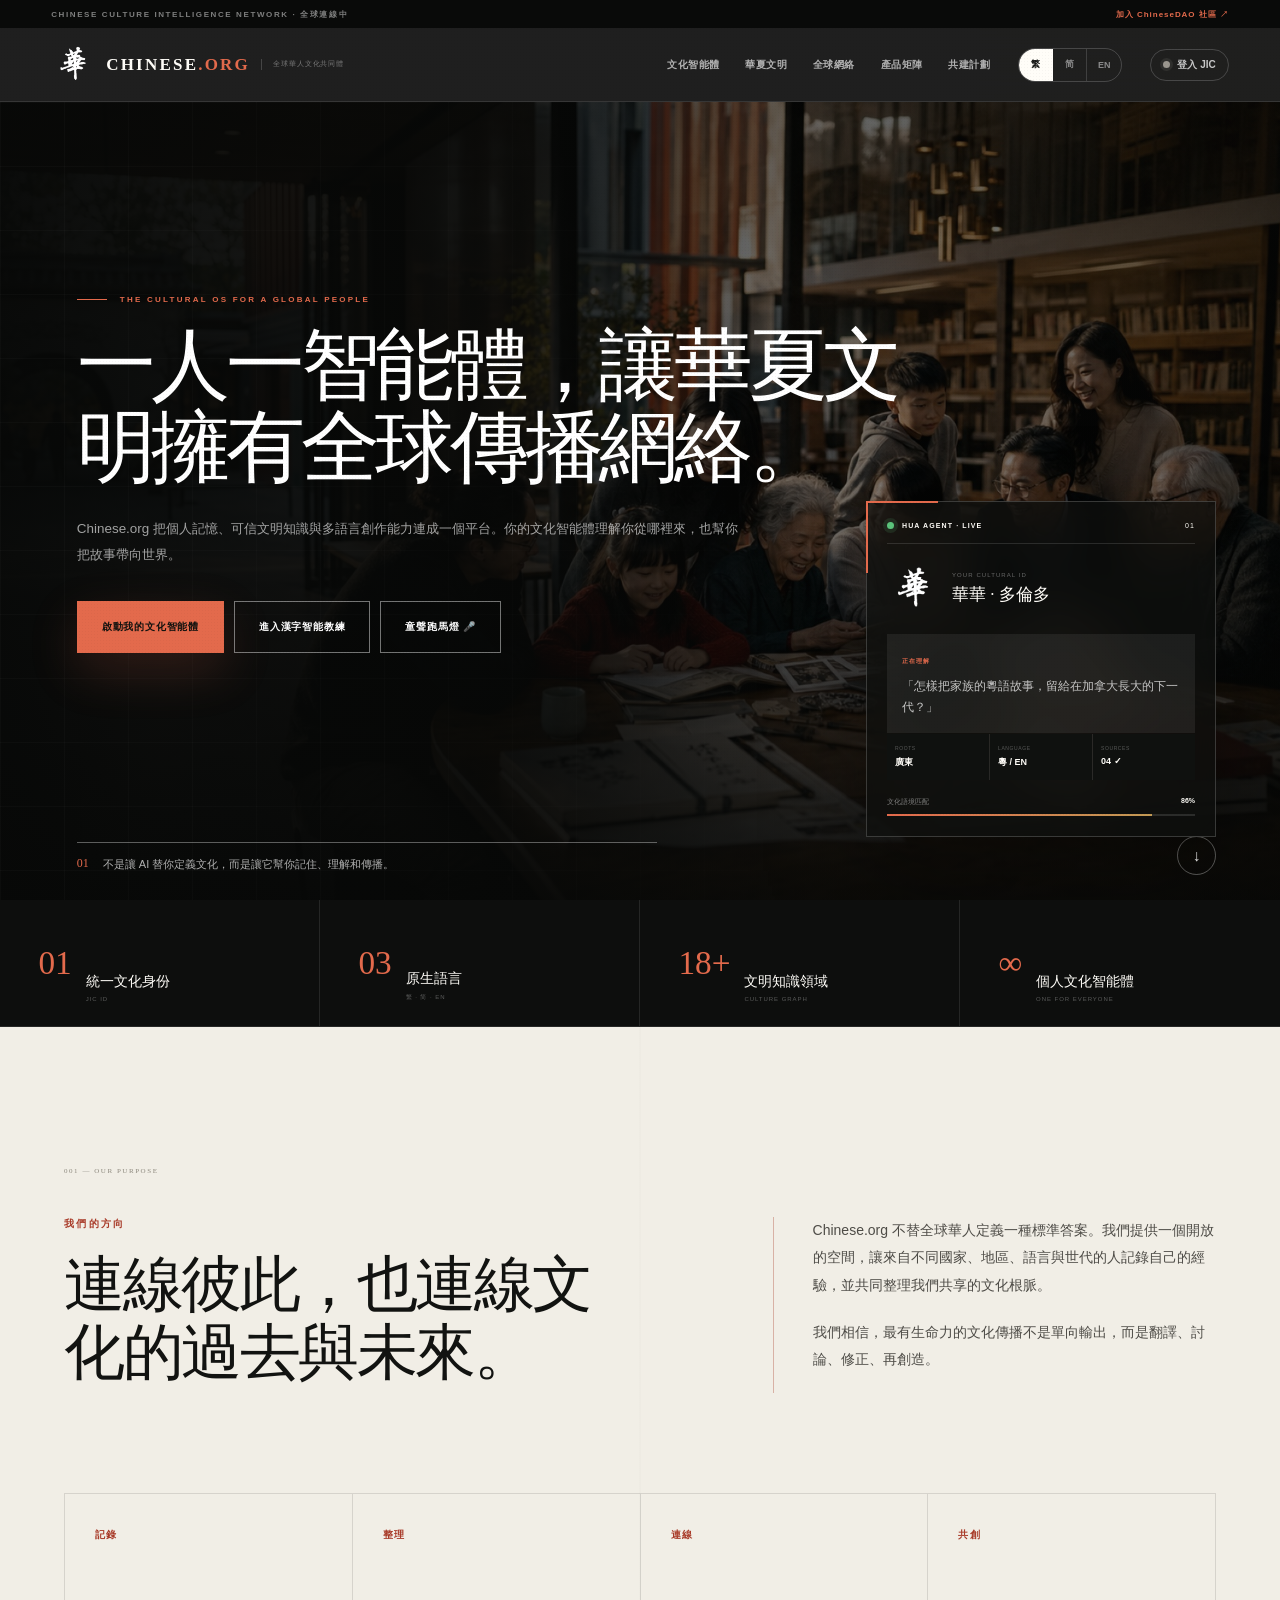
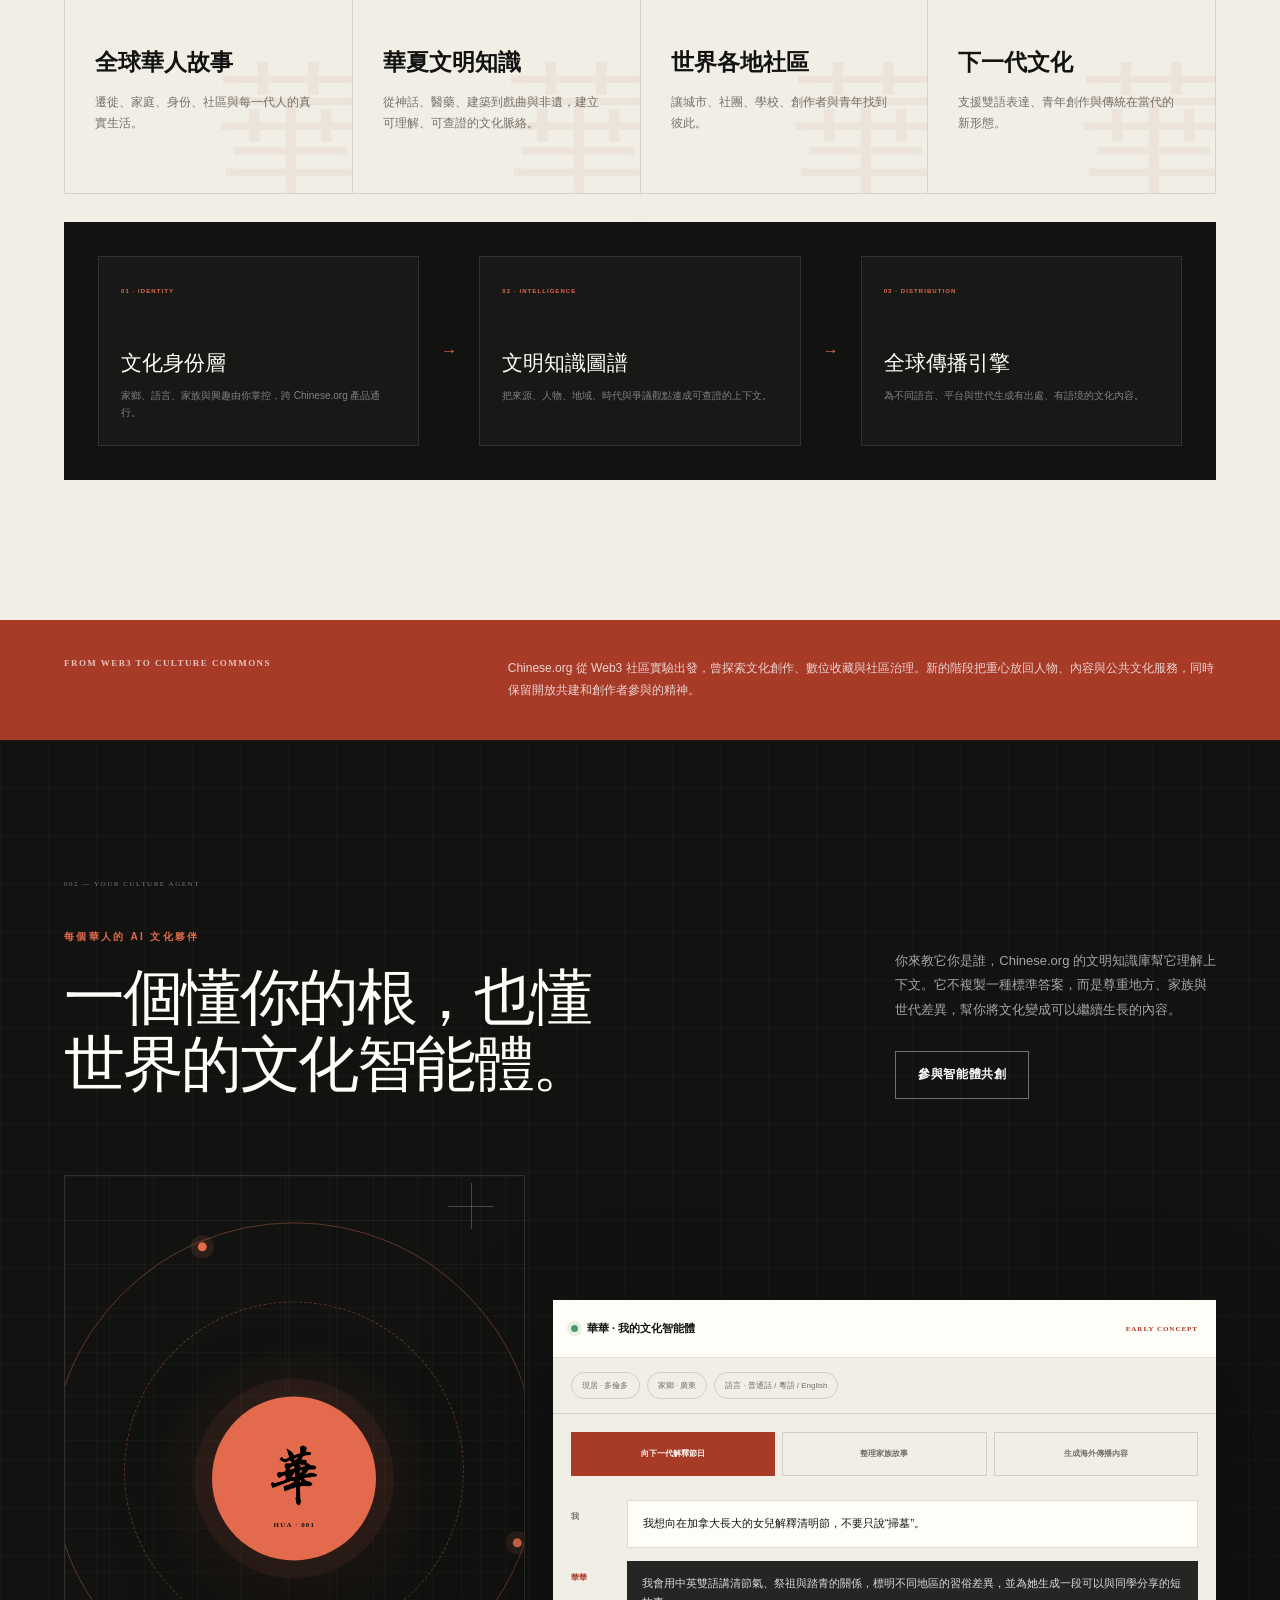
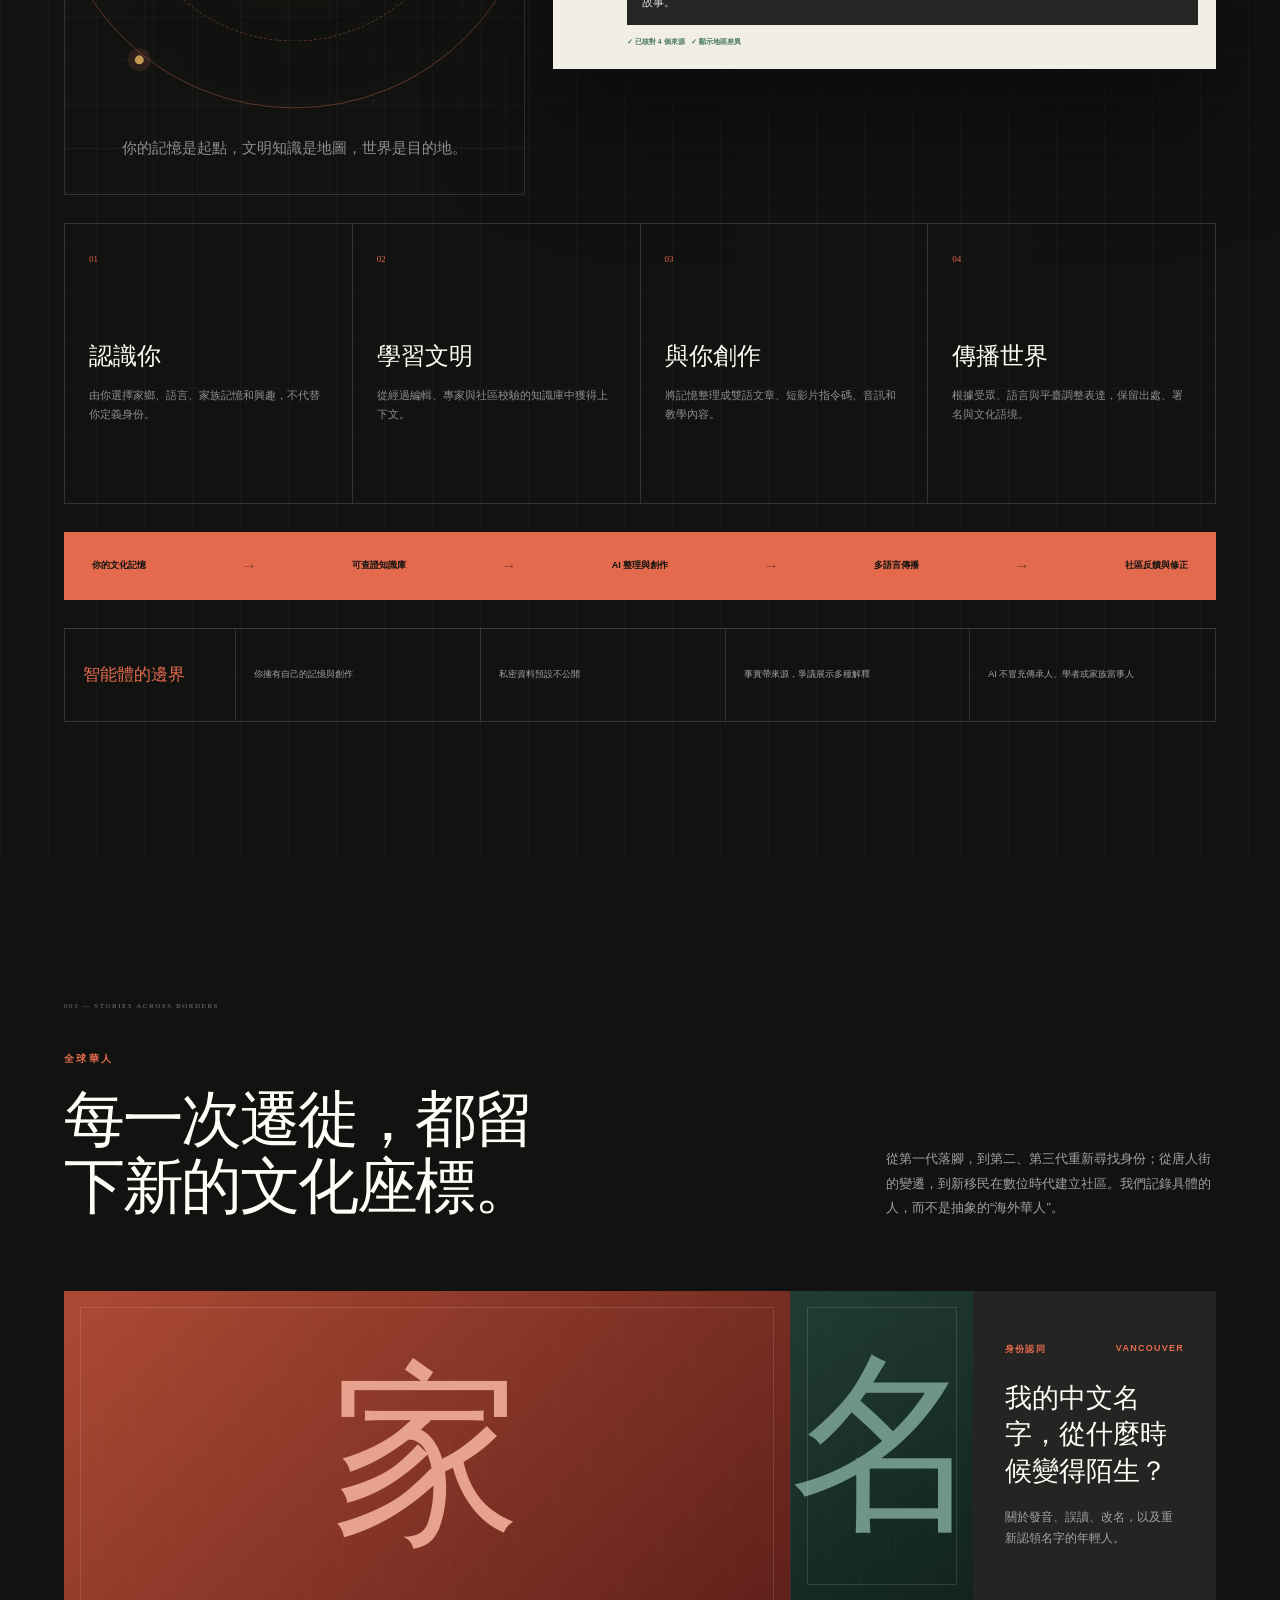
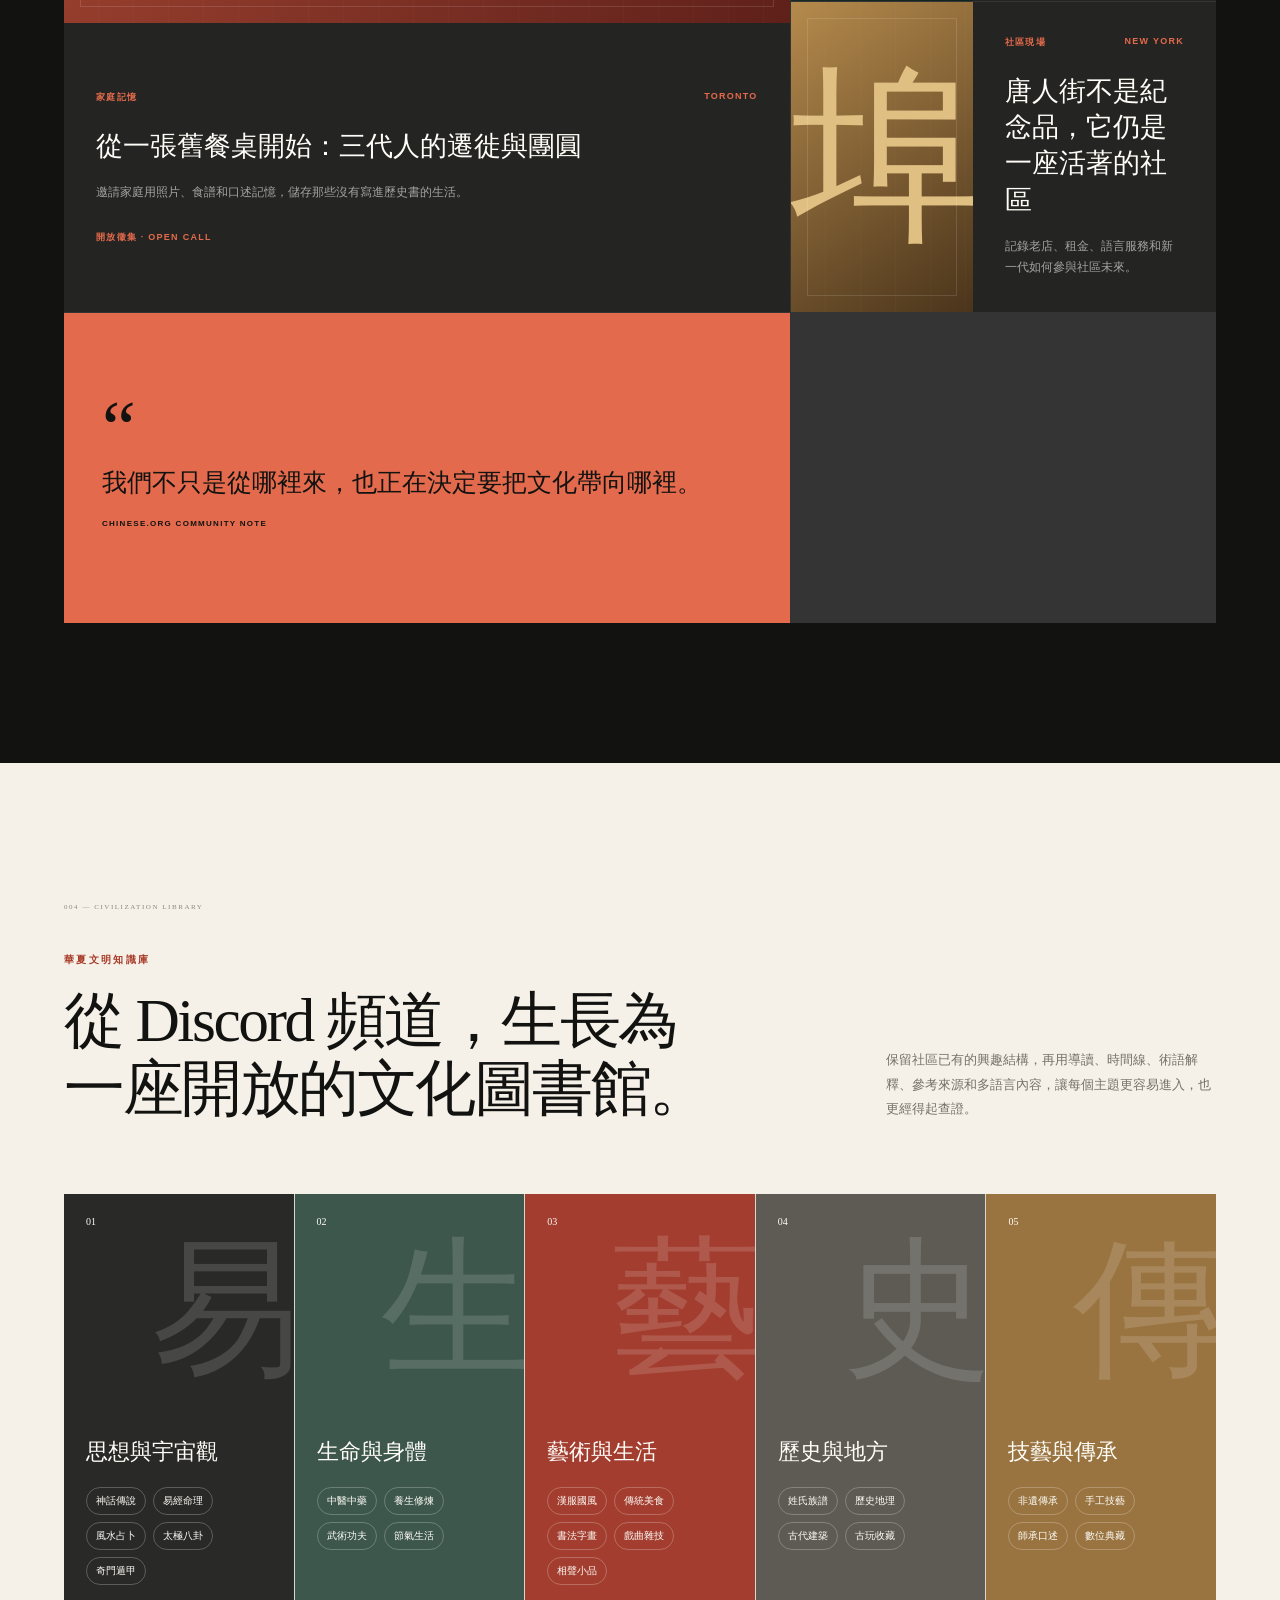
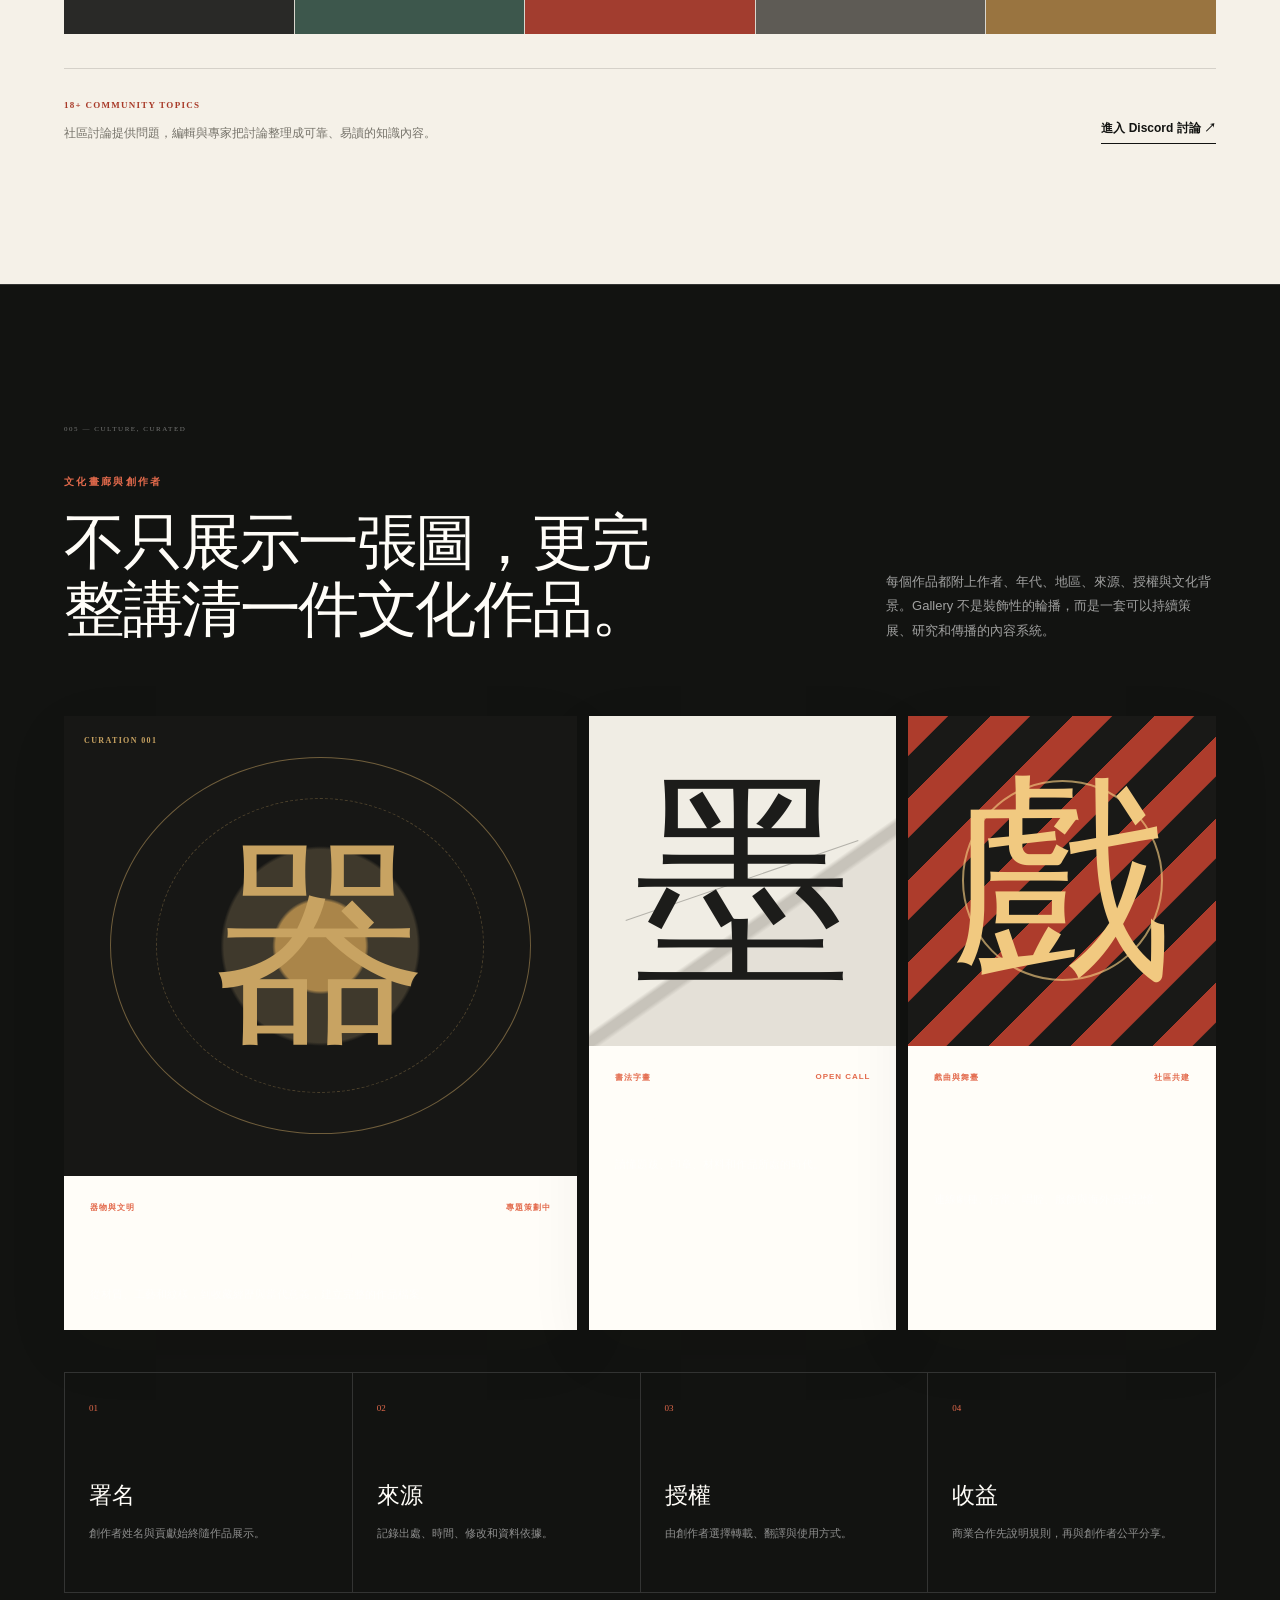
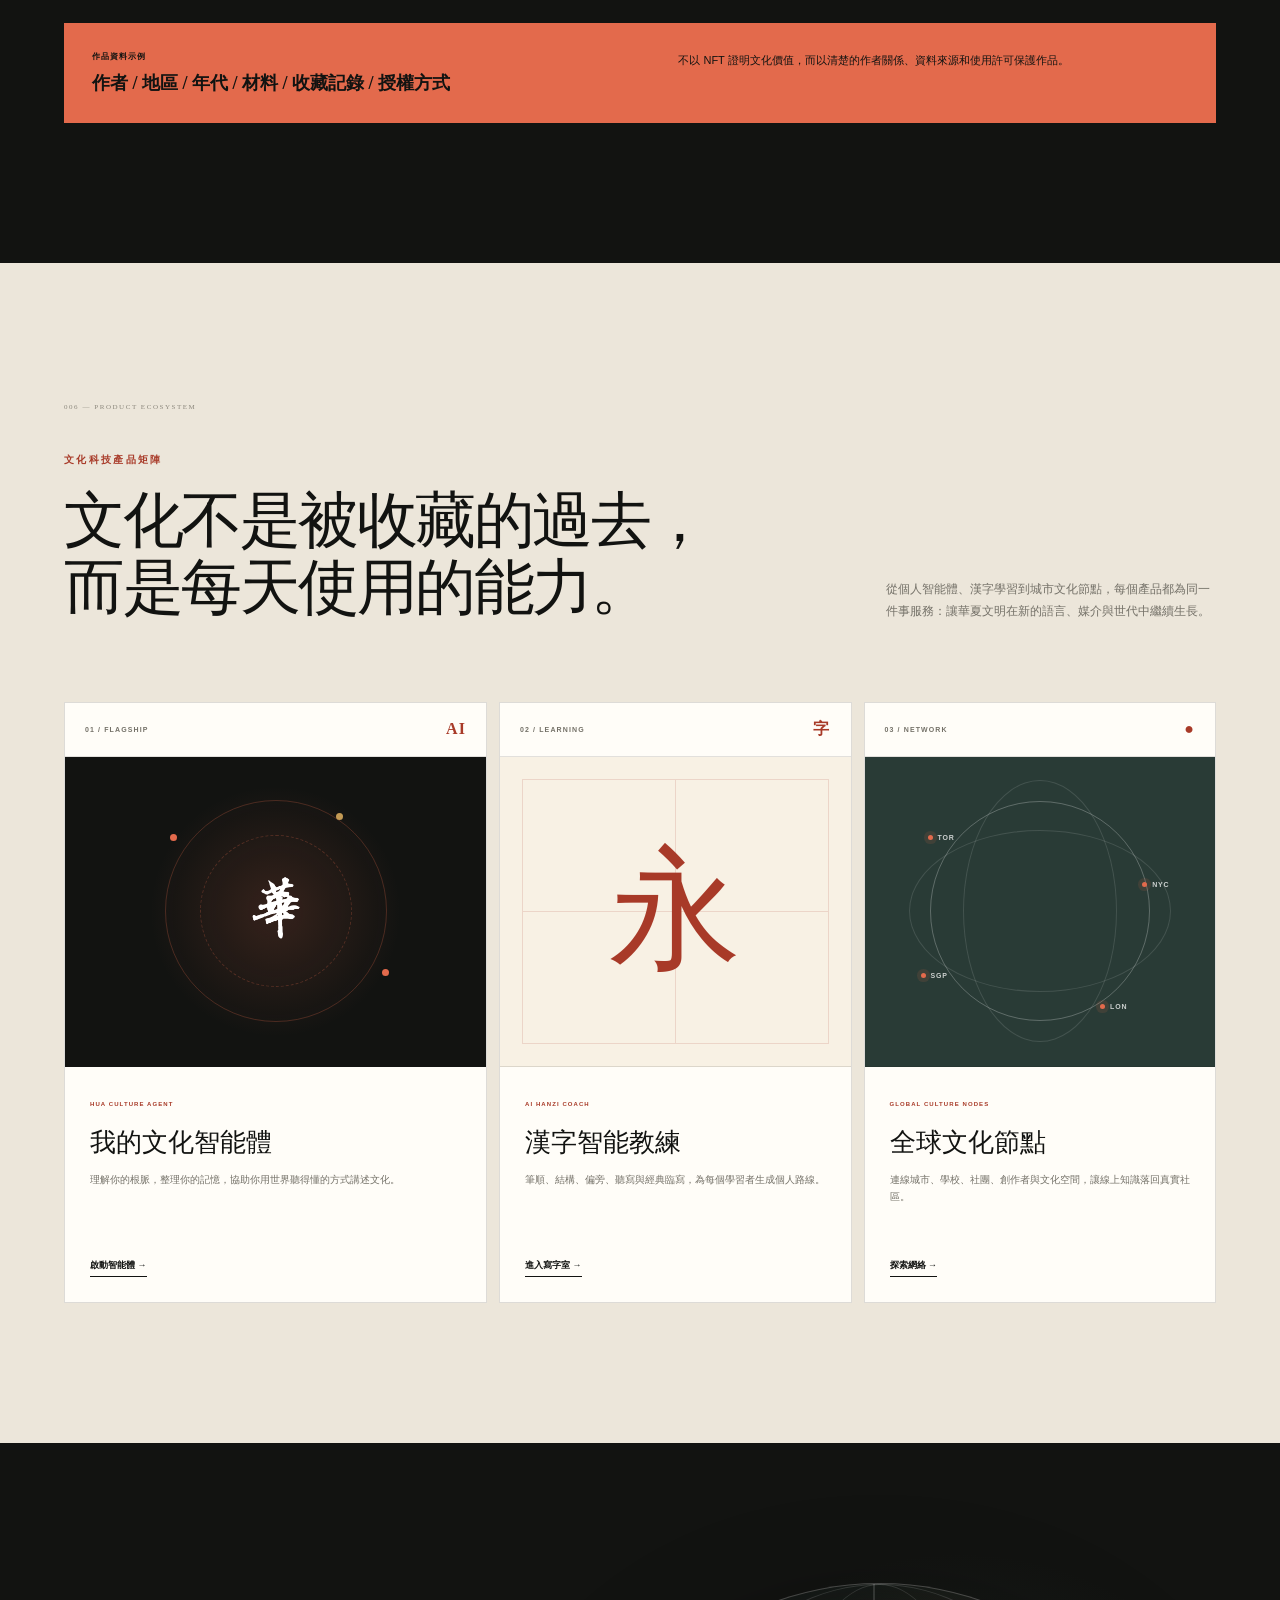
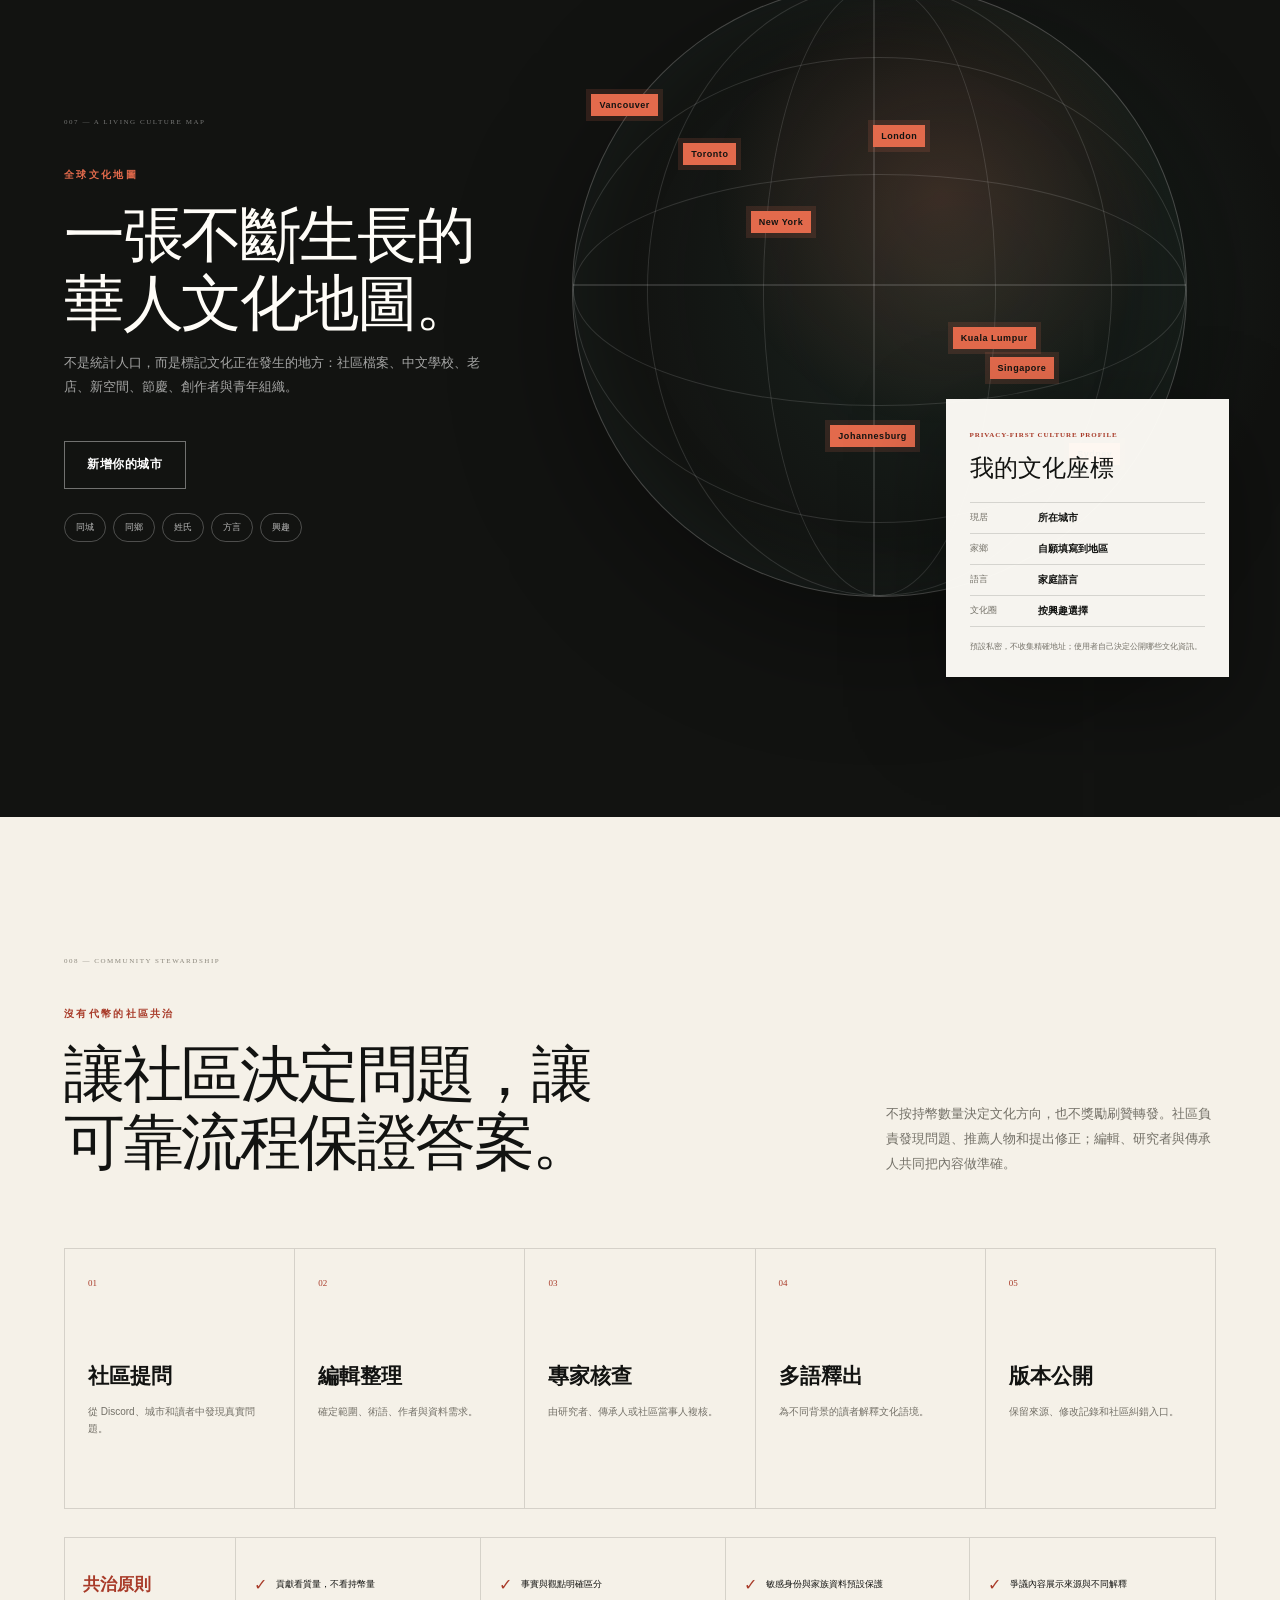
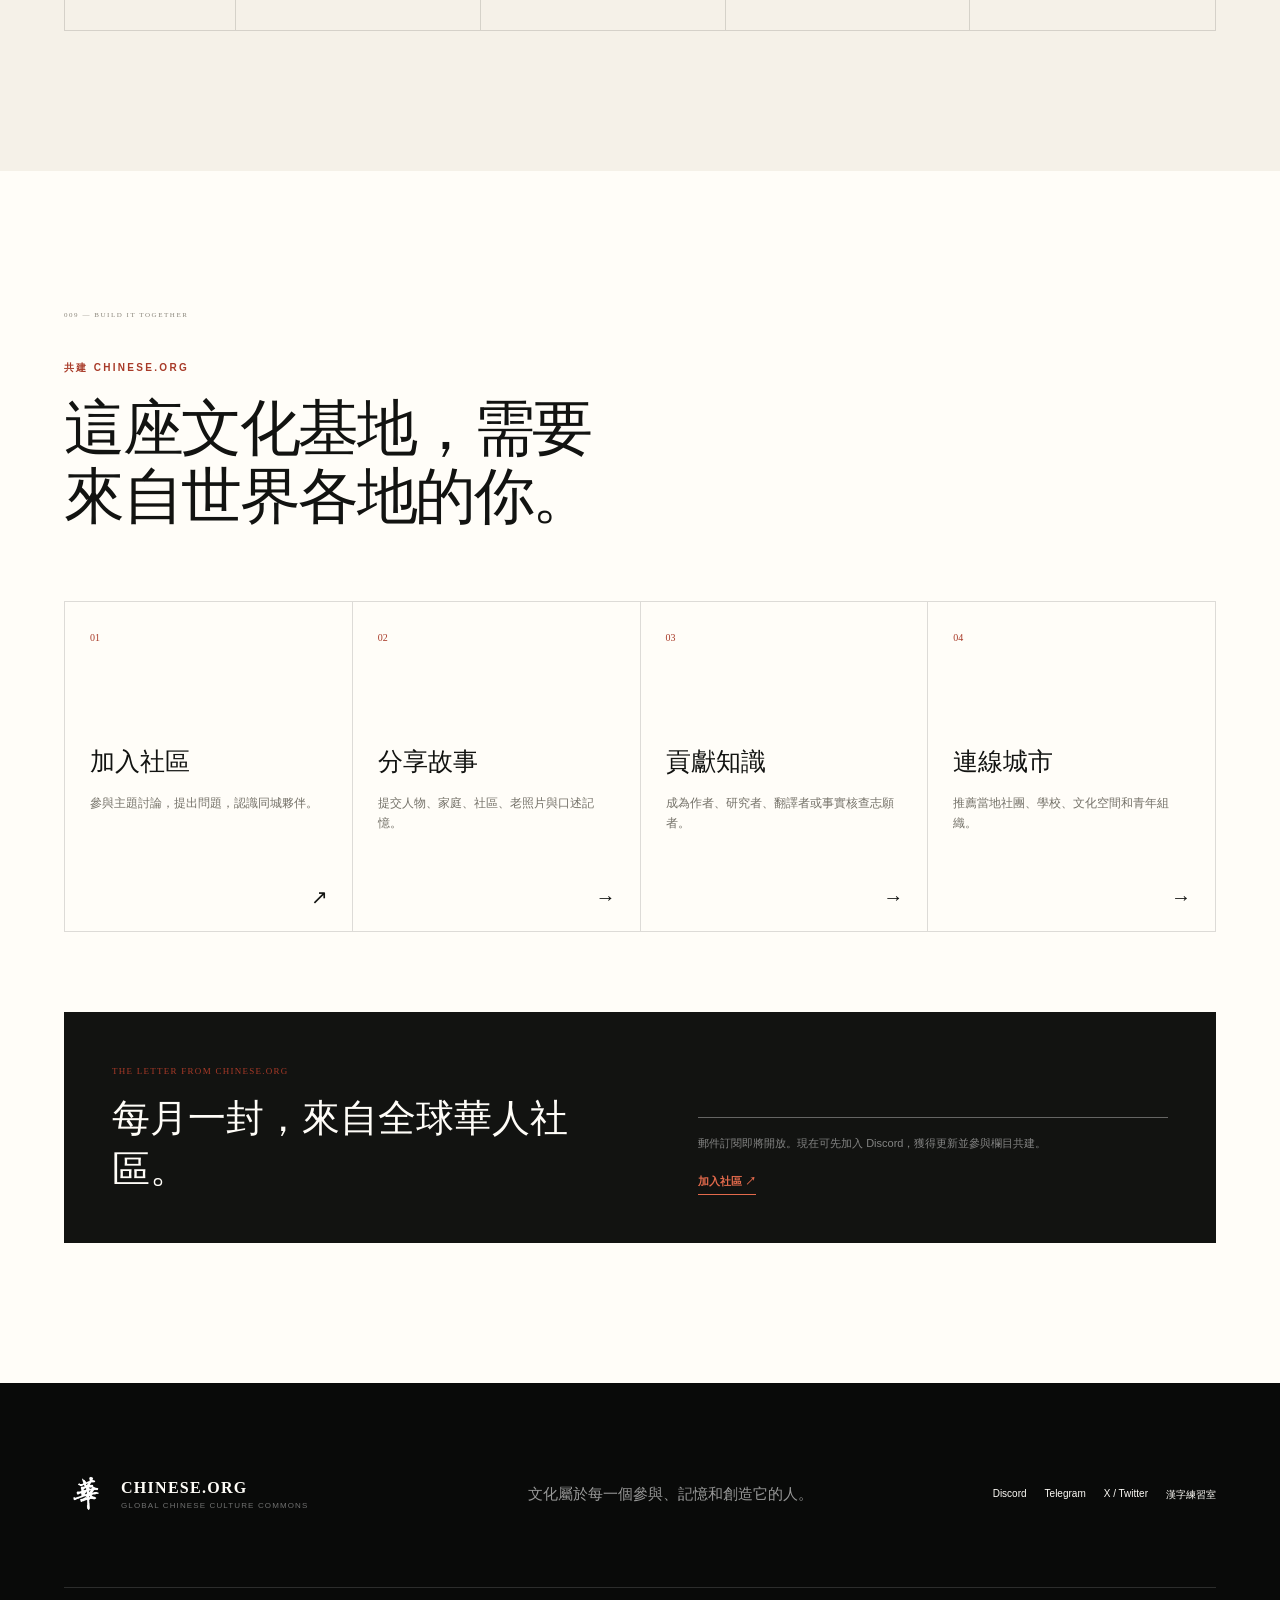
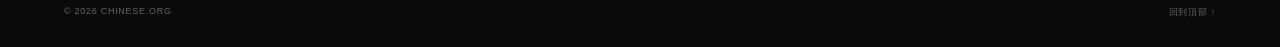
==== commit 67656442: "Add kids voice marquee and ship missing premium assets - speak.html: kids speak Chinese and the word" ====
--- a/index.html
+++ b/index.html
@@ -8,15 +8,21 @@
   <meta name="theme-color" content="#10100f">
   <meta property="og:title" content="Chinese.org — 每個華人的文化智能體">
   <meta property="og:description" content="讓每個華人，都有一個向世界傳播華夏文明的 AI 夥伴。">
-  <meta property="og:image" content="assets/global-chinese-hero.jpg">
+  <meta property="og:image" content="https://chinese.org/assets/og-premium.png">
+  <meta property="og:type" content="website">
+  <meta property="og:url" content="https://chinese.org/">
+  <meta name="twitter:card" content="summary_large_image">
+  <meta name="twitter:image" content="https://chinese.org/assets/og-premium.png">
   <link rel="icon" href="assets/logo-hua.png" type="image/png">
   <link rel="stylesheet" href="site.css">
+  <link rel="stylesheet" href="jic-bridge.css?v=3">
+  <link rel="stylesheet" href="site-premium.css?v=1">
 </head>
 <body>
   <a class="skip-link" href="#main">跳到主要內容</a>
 
   <div class="topline">
-    <p data-zht="連線全球華人 · 共同書寫我們的文化" data-zhs="连接全球华人 · 共同书写我们的文化" data-en="Connecting Chinese communities worldwide · Telling our stories together">連線全球華人 · 共同書寫我們的文化</p>
+    <p data-zht="CHINESE CULTURE INTELLIGENCE NETWORK · 全球連線中" data-zhs="CHINESE CULTURE INTELLIGENCE NETWORK · 全球连接中" data-en="CHINESE CULTURE INTELLIGENCE NETWORK · CONNECTING GLOBALLY">CHINESE CULTURE INTELLIGENCE NETWORK · 全球連線中</p>
     <a href="https://discord.gg/chinese" target="_blank" rel="noreferrer"><span data-zht="加入 ChineseDAO 社區" data-zhs="加入 ChineseDAO 社区" data-en="Join the ChineseDAO community">加入 ChineseDAO 社區</span> <span>↗</span></a>
   </div>
 
@@ -34,9 +40,9 @@
 
     <nav class="primary-nav" id="primary-nav" aria-label="主要導航">
       <a href="#agent" data-zht="文化智能體" data-zhs="文化智能体" data-en="Culture Agent">文化智能體</a>
-      <a href="#diaspora" data-zht="全球華人" data-zhs="全球华人" data-en="Diaspora">全球華人</a>
       <a href="#civilization" data-zht="華夏文明" data-zhs="华夏文明" data-en="Civilization">華夏文明</a>
-      <a href="#gallery" data-zht="文化畫廊" data-zhs="文化画廊" data-en="Gallery">文化畫廊</a>
+      <a href="#diaspora" data-zht="全球網絡" data-zhs="全球网络" data-en="Global Network">全球網絡</a>
+      <a href="#products" data-zht="產品矩陣" data-zhs="产品矩阵" data-en="Products">產品矩陣</a>
       <a href="#governance" data-zht="共建計劃" data-zhs="共建计划" data-en="Contribute">共建計劃</a>
     </nav>
 
@@ -45,6 +51,14 @@
       <button type="button" data-language-option="zhs" aria-label="简体中文" aria-pressed="false">简</button>
       <button type="button" data-language-option="en" aria-label="English" aria-pressed="false">EN</button>
     </div>
+
+    <div class="jic-account" id="jic-account" aria-live="polite">
+      <button class="jic-account-button" type="button" aria-pressed="false">
+        <span class="jic-account-dot" aria-hidden="true"></span>
+        <span class="jic-account-copy">登入 JIC</span>
+        <span class="jic-account-short" aria-hidden="true">JIC</span>
+      </button>
+    </div>
   </header>
 
   <main id="main">
@@ -52,19 +66,34 @@
       <img class="hero-image" src="assets/global-chinese-hero.jpg" alt="不同世代的華人在圖書館中圍坐長桌，共同翻閱家庭照片與文化資料">
       <div class="hero-shade"></div>
       <div class="hero-content">
-        <p class="eyebrow">AI FOR CULTURAL CONTINUITY</p>
-        <h1 id="hero-title" data-zht="讓每個華人，都擁有自己的文化智能體。" data-zhs="让每个华人，都拥有自己的文化智能体。" data-en="A personal culture agent for every Chinese person.">讓每個華人，都擁有自己的文化智能體。</h1>
-        <p class="hero-copy" data-zht="它理解你的家鄉、語言、家族記憶與文化興趣；基於可查證的華夏文明知識，幫你創作、翻譯，並向世界講述屬於你的中國文化故事。" data-zhs="它理解你的家乡、语言、家族记忆与文化兴趣；基于可查证的华夏文明知识，帮你创作、翻译，并向世界讲述属于你的中国文化故事。" data-en="It understands your roots, languages, family memories and cultural interests—then helps you create, translate and share Chinese civilization with the world using verifiable knowledge.">它理解你的家鄉、語言、家族記憶與文化興趣；基於可查證的華夏文明知識，幫你創作、翻譯，並向世界講述屬於你的中國文化故事。</p>
+        <p class="eyebrow">THE CULTURAL OS FOR A GLOBAL PEOPLE</p>
+        <h1 id="hero-title" data-zht="一人一智能體，讓華夏文明擁有全球傳播網絡。" data-zhs="一人一智能体，让华夏文明拥有全球传播网络。" data-en="One agent per person. One global network for Chinese culture.">一人一智能體，讓華夏文明擁有全球傳播網絡。</h1>
+        <p class="hero-copy" data-zht="Chinese.org 把個人記憶、可信文明知識與多語言創作能力連成一個平台。你的文化智能體理解你從哪裡來，也幫你把故事帶向世界。" data-zhs="Chinese.org 把个人记忆、可信文明知识与多语言创作能力连成一个平台。你的文化智能体理解你从哪里来，也帮你把故事带向世界。" data-en="Chinese.org connects personal memory, trusted civilizational knowledge and multilingual creation in one platform. Your culture agent understands where you come from—and helps your story travel.">Chinese.org 把個人記憶、可信文明知識與多語言創作能力連成一個平台。你的文化智能體理解你從哪裡來，也幫你把故事帶向世界。</p>
         <div class="hero-actions">
-          <a class="button button-primary" href="#agent" data-zht="認識文化智能體" data-zhs="认识文化智能体" data-en="Meet your culture agent">認識文化智能體</a>
-          <a class="button button-ghost" href="https://discord.gg/chinese" target="_blank" rel="noreferrer" data-zht="參與首批共創" data-zhs="参与首批共创" data-en="Join the early cohort">參與首批共創</a>
-        </div>
-      </div>
+          <button class="button button-primary" type="button" data-jic-launch data-zht="啟動我的文化智能體" data-zhs="启动我的文化智能体" data-en="Launch my culture agent">啟動我的文化智能體</button>
+          <a class="button button-ghost" href="writing.html" data-zht="進入漢字智能教練" data-zhs="进入汉字智能教练" data-en="Open the Hanzi coach">進入漢字智能教練</a>
+          <a class="button button-ghost" href="speak.html" data-zht="童聲跑馬燈 🎤" data-zhs="童声跑马灯 🎤" data-en="Speak &amp; Scroll 🎤">童聲跑馬燈 🎤</a>
+        </div>
+      </div>
+      <aside class="hero-product-panel" aria-label="文化智能體實時界面">
+        <div class="product-panel-top"><span class="live-pulse"></span><strong>HUA AGENT · LIVE</strong><span>01</span></div>
+        <div class="product-agent-mark"><img src="assets/logo-hua.png" alt=""><div><small>YOUR CULTURAL ID</small><strong data-zht="華華 · 多倫多" data-zhs="华华 · 多伦多" data-en="Hua · Toronto">華華 · 多倫多</strong></div></div>
+        <div class="product-query"><span data-zht="正在理解" data-zhs="正在理解" data-en="UNDERSTANDING">正在理解</span><p data-zht="「怎樣把家族的粵語故事，留給在加拿大長大的下一代？」" data-zhs="“怎样把家族的粤语故事，留给在加拿大长大的下一代？”" data-en="“How can I preserve our Cantonese family stories for the next generation in Canada?”">「怎樣把家族的粵語故事，留給在加拿大長大的下一代？」</p></div>
+        <div class="product-context"><div><span>ROOTS</span><strong data-zht="廣東" data-zhs="广东" data-en="Guangdong">廣東</strong></div><div><span>LANGUAGE</span><strong>粵 / EN</strong></div><div><span>SOURCES</span><strong>04 ✓</strong></div></div>
+        <div class="context-meter"><span data-zht="文化語境匹配" data-zhs="文化语境匹配" data-en="Cultural context match">文化語境匹配</span><strong>86%</strong><i></i></div>
+      </aside>
       <div class="hero-caption">
         <span>01</span>
         <p data-zht="不是讓 AI 替你定義文化，而是讓它幫你記住、理解和傳播。" data-zhs="不是让 AI 替你定义文化，而是让它帮你记住、理解和传播。" data-en="AI does not define your culture. It helps you remember, understand and share it.">不是讓 AI 替你定義文化，而是讓它幫你記住、理解和傳播。</p>
       </div>
       <a class="hero-scroll" href="#mission" aria-label="繼續向下瀏覽">↓</a>
+    </section>
+
+    <section class="platform-proof" aria-label="平台能力">
+      <div><strong>01</strong><span data-zht="統一文化身份" data-zhs="统一文化身份" data-en="Unified cultural identity">統一文化身份</span><small>JIC ID</small></div>
+      <div><strong>03</strong><span data-zht="原生語言" data-zhs="原生语言" data-en="Native languages">原生語言</span><small>繁 · 简 · EN</small></div>
+      <div><strong>18+</strong><span data-zht="文明知識領域" data-zhs="文明知识领域" data-en="Knowledge domains">文明知識領域</span><small>CULTURE GRAPH</small></div>
+      <div><strong>∞</strong><span data-zht="個人文化智能體" data-zhs="个人文化智能体" data-en="Personal culture agents">個人文化智能體</span><small>ONE FOR EVERYONE</small></div>
     </section>
 
     <section class="mission section" id="mission">
@@ -101,6 +130,14 @@
           <h3 data-zht="下一代文化" data-zhs="下一代文化" data-en="Culture's next chapter">下一代文化</h3>
           <p data-zht="支援雙語表達、青年創作與傳統在當代的新形態。" data-zhs="支持双语表达、青年创作与传统在当代的新形态。" data-en="Supporting bilingual expression, young creators and new forms of tradition.">支援雙語表達、青年創作與傳統在當代的新形態。</p>
         </article>
+      </div>
+
+      <div class="system-architecture" aria-label="Chinese.org 平台架構">
+        <article><span>01 · IDENTITY</span><strong data-zht="文化身份層" data-zhs="文化身份层" data-en="Cultural identity layer">文化身份層</strong><p data-zht="家鄉、語言、家族與興趣由你掌控，跨 Chinese.org 產品通行。" data-zhs="家乡、语言、家族与兴趣由你掌控，跨 Chinese.org 产品通行。" data-en="You control your roots, languages, family context and interests across every Chinese.org product.">家鄉、語言、家族與興趣由你掌控，跨 Chinese.org 產品通行。</p></article>
+        <i>→</i>
+        <article><span>02 · INTELLIGENCE</span><strong data-zht="文明知識圖譜" data-zhs="文明知识图谱" data-en="Civilization knowledge graph">文明知識圖譜</strong><p data-zht="把來源、人物、地域、時代與爭議觀點連成可查證的上下文。" data-zhs="把来源、人物、地域、时代与争议观点连成可查证的上下文。" data-en="Sources, people, places, eras and contested views become verifiable context.">把來源、人物、地域、時代與爭議觀點連成可查證的上下文。</p></article>
+        <i>→</i>
+        <article><span>03 · DISTRIBUTION</span><strong data-zht="全球傳播引擎" data-zhs="全球传播引擎" data-en="Global distribution engine">全球傳播引擎</strong><p data-zht="為不同語言、平台與世代生成有出處、有語境的文化內容。" data-zhs="为不同语言、平台与世代生成有出处、有语境的文化内容。" data-en="Create sourced, contextual cultural content for every language, platform and generation.">為不同語言、平台與世代生成有出處、有語境的文化內容。</p></article>
       </div>
     </section>
 
@@ -350,9 +387,40 @@
       </div>
     </section>
 
+    <section class="products section" id="products">
+      <div class="product-suite-head">
+        <div>
+          <div class="section-index">006 — PRODUCT ECOSYSTEM</div>
+          <p class="eyebrow red" data-zht="文化科技產品矩陣" data-zhs="文化科技产品矩阵" data-en="Cultural technology products">文化科技產品矩陣</p>
+          <h2 data-zht="文化不是被收藏的過去，而是每天使用的能力。" data-zhs="文化不是被收藏的过去，而是每天使用的能力。" data-en="Culture is not a stored past. It is a capability we use every day.">文化不是被收藏的過去，而是每天使用的能力。</h2>
+        </div>
+        <p data-zht="從個人智能體、漢字學習到城市文化節點，每個產品都為同一件事服務：讓華夏文明在新的語言、媒介與世代中繼續生長。" data-zhs="从个人智能体、汉字学习到城市文化节点，每个产品都为同一件事服务：让华夏文明在新的语言、媒介与世代中继续生长。" data-en="From personal agents and Hanzi learning to local culture nodes, every product serves one goal: helping Chinese civilization keep growing across new languages, media and generations.">從個人智能體、漢字學習到城市文化節點，每個產品都為同一件事服務：讓華夏文明在新的語言、媒介與世代中繼續生長。</p>
+      </div>
+
+      <div class="product-suite-grid">
+        <article class="suite-card suite-agent">
+          <div class="suite-card-top"><span>01 / FLAGSHIP</span><i>AI</i></div>
+          <div class="suite-visual suite-agent-visual"><img src="assets/logo-hua.png" alt=""><span></span><span></span><span></span></div>
+          <div class="suite-copy"><small>HUA CULTURE AGENT</small><h3 data-zht="我的文化智能體" data-zhs="我的文化智能体" data-en="My Culture Agent">我的文化智能體</h3><p data-zht="理解你的根脈，整理你的記憶，協助你用世界聽得懂的方式講述文化。" data-zhs="理解你的根脉，整理你的记忆，协助你用世界听得懂的方式讲述文化。" data-en="Understands your roots, organizes your memories and helps you tell cultural stories the world can understand.">理解你的根脈，整理你的記憶，協助你用世界聽得懂的方式講述文化。</p><button type="button" data-jic-launch data-zht="啟動智能體 →" data-zhs="启动智能体 →" data-en="Launch agent →">啟動智能體 →</button></div>
+        </article>
+
+        <a class="suite-card suite-writing" href="writing.html">
+          <div class="suite-card-top"><span>02 / LEARNING</span><i>字</i></div>
+          <div class="suite-visual suite-writing-visual"><span>永</span><div class="rice-lines"></div></div>
+          <div class="suite-copy"><small>AI HANZI COACH</small><h3 data-zht="漢字智能教練" data-zhs="汉字智能教练" data-en="AI Hanzi Coach">漢字智能教練</h3><p data-zht="筆順、結構、偏旁、聽寫與經典臨寫，為每個學習者生成個人路線。" data-zhs="笔顺、结构、偏旁、听写与经典临写，为每个学习者生成个人路线。" data-en="Stroke order, structure, radicals, dictation and classics—adapted into a personal learning path.">筆順、結構、偏旁、聽寫與經典臨寫，為每個學習者生成個人路線。</p><strong data-zht="進入寫字室 →" data-zhs="进入写字室 →" data-en="Open studio →">進入寫字室 →</strong></div>
+        </a>
+
+        <a class="suite-card suite-network" href="#map">
+          <div class="suite-card-top"><span>03 / NETWORK</span><i>●</i></div>
+          <div class="suite-visual suite-network-visual"><div class="mini-orbit"></div><b>TOR</b><b>NYC</b><b>LON</b><b>SGP</b></div>
+          <div class="suite-copy"><small>GLOBAL CULTURE NODES</small><h3 data-zht="全球文化節點" data-zhs="全球文化节点" data-en="Global Culture Nodes">全球文化節點</h3><p data-zht="連線城市、學校、社團、創作者與文化空間，讓線上知識落回真實社區。" data-zhs="连接城市、学校、社团、创作者与文化空间，让线上知识落回真实社区。" data-en="Connect cities, schools, associations, creators and spaces—bringing digital knowledge back to real communities.">連線城市、學校、社團、創作者與文化空間，讓線上知識落回真實社區。</p><strong data-zht="探索網絡 →" data-zhs="探索网络 →" data-en="Explore network →">探索網絡 →</strong></div>
+        </a>
+      </div>
+    </section>
+
     <section class="map-section section dark-section" id="map">
       <div class="map-copy">
-        <div class="section-index">006 — A LIVING CULTURE MAP</div>
+        <div class="section-index">007 — A LIVING CULTURE MAP</div>
         <p class="eyebrow coral" data-zht="全球文化地圖" data-zhs="全球文化地图" data-en="Global culture map">全球文化地圖</p>
         <h2 data-zht="一張不斷生長的華人文化地圖。" data-zhs="一张不断生长的华人文化地图。" data-en="A living map of Chinese culture worldwide.">一張不斷生長的華人文化地圖。</h2>
         <p data-zht="不是統計人口，而是標記文化正在發生的地方：社區檔案、中文學校、老店、新空間、節慶、創作者與青年組織。" data-zhs="不是统计人口，而是标记文化正在发生的地方：社区档案、中文学校、老店、新空间、节庆、创作者与青年组织。" data-en="Not a population count, but a map of culture in motion: community archives, language schools, legacy businesses, new spaces, festivals, creators and youth organizations.">不是統計人口，而是標記文化正在發生的地方：社區檔案、中文學校、老店、新空間、節慶、創作者與青年組織。</p>
@@ -393,7 +461,7 @@
     <section class="governance section" id="governance">
       <div class="section-head">
         <div>
-          <div class="section-index">007 — COMMUNITY STEWARDSHIP</div>
+          <div class="section-index">008 — COMMUNITY STEWARDSHIP</div>
           <p class="eyebrow red" data-zht="沒有代幣的社區共治" data-zhs="没有代币的社区共治" data-en="Community governance, without tokens">沒有代幣的社區共治</p>
           <h2 data-zht="讓社區決定問題，讓可靠流程保證答案。" data-zhs="让社区决定问题，让可靠流程保证答案。" data-en="The community chooses the questions; a trusted process strengthens the answers.">讓社區決定問題，讓可靠流程保證答案。</h2>
         </div>
@@ -419,7 +487,7 @@
 
     <section class="join section" id="join">
       <div class="join-heading">
-        <div class="section-index">008 — BUILD IT TOGETHER</div>
+        <div class="section-index">009 — BUILD IT TOGETHER</div>
         <p class="eyebrow red" data-zht="共建 Chinese.org" data-zhs="共建 Chinese.org" data-en="Build Chinese.org together">共建 Chinese.org</p>
         <h2 data-zht="這座文化基地，需要來自世界各地的你。" data-zhs="这座文化基地，需要来自世界各地的你。" data-en="This cultural commons needs people like you, everywhere.">這座文化基地，需要來自世界各地的你。</h2>
       </div>
@@ -468,5 +536,7 @@
   </footer>
 
   <script src="site.js"></script>
+  <script src="https://u.jic.io/widget.js" data-cabin-only defer></script>
+  <script src="jic-bridge.js?v=3" defer></script>
 </body>
 </html>
--- a/jic-bridge.css
+++ b/jic-bridge.css
@@ -0,0 +1,152 @@
+.jic-account {
+  flex: 0 0 auto;
+}
+
+.jic-account-button {
+  min-height: 34px;
+  display: inline-flex;
+  align-items: center;
+  gap: 7px;
+  border: 1px solid var(--line, rgba(23, 23, 21, 0.16));
+  border-radius: 999px;
+  padding: 0 12px;
+  background: transparent;
+  color: var(--ink, #23221e);
+  cursor: pointer;
+  font-size: 10px;
+  font-weight: 850;
+  white-space: nowrap;
+  transition: border-color 160ms ease, background 160ms ease, color 160ms ease;
+}
+
+.jic-account-button:hover,
+.jic-account-button:focus-visible {
+  border-color: var(--accent, var(--red, #a43b2a));
+  background: var(--accent, var(--red, #a43b2a));
+  color: #fffaf0;
+}
+
+.jic-account-dot {
+  width: 7px;
+  aspect-ratio: 1;
+  border-radius: 50%;
+  background: #9b978f;
+  box-shadow: 0 0 0 3px rgba(155, 151, 143, 0.13);
+}
+
+.jic-account-button.is-authenticated .jic-account-dot {
+  background: #47704f;
+  box-shadow: 0 0 0 3px rgba(71, 112, 79, 0.14);
+}
+
+.jic-account-short {
+  display: none;
+}
+
+#jic-w .alien,
+#jic-w .alien.show {
+  width: 50px !important;
+  height: 50px !important;
+  display: flex !important;
+  align-items: center !important;
+  justify-content: center !important;
+  overflow: hidden !important;
+  border: 1px solid rgba(164, 59, 42, 0.34) !important;
+  border-radius: 50% !important;
+  padding: 3px !important;
+  background: rgba(255, 253, 248, 0.94) !important;
+  box-shadow: 0 10px 30px rgba(57, 47, 30, 0.18), inset 0 0 0 1px rgba(255, 255, 255, 0.7) !important;
+  animation: chinese-dragon-float 3.6s ease-in-out infinite !important;
+  backdrop-filter: blur(10px);
+}
+
+#jic-w .alien:hover {
+  border-color: var(--accent, var(--red, #a43b2a)) !important;
+  box-shadow: 0 14px 34px rgba(164, 59, 42, 0.24) !important;
+}
+
+#jic-w .alien img {
+  display: block;
+  width: 42px;
+  height: 42px;
+  pointer-events: none;
+}
+
+@keyframes chinese-dragon-float {
+  0%, 100% { transform: translateY(0) rotate(-2deg); }
+  50% { transform: translateY(-4px) rotate(2deg); }
+}
+
+@media (max-width: 1080px) {
+  .jic-account-button {
+    width: 34px;
+    justify-content: center;
+    padding: 0;
+  }
+
+  .jic-account-copy {
+    display: none;
+  }
+
+  .jic-account-short {
+    display: inline;
+    font-size: 8px;
+  }
+
+  .jic-account-dot {
+    display: none;
+  }
+}
+
+@media (max-width: 820px) {
+  .site-header .jic-account {
+    position: absolute;
+    top: -27px;
+    left: 4vw;
+    z-index: 3;
+  }
+
+  .site-header .jic-account-button {
+    width: auto;
+    min-width: 38px;
+    min-height: 22px;
+    height: 22px;
+    border-color: rgba(255, 255, 255, 0.22);
+    padding: 0 8px;
+    background: rgba(255, 255, 255, 0.06);
+    color: rgba(255, 255, 255, 0.78);
+    letter-spacing: 0.08em;
+  }
+
+  .site-header .jic-account-button:hover,
+  .site-header .jic-account-button:focus-visible {
+    border-color: var(--coral, #e57358);
+    background: var(--coral, #e57358);
+    color: #171715;
+  }
+}
+
+@media (max-width: 560px) {
+  #jic-w {
+    right: 10px !important;
+    bottom: 10px !important;
+  }
+
+  #jic-w .alien,
+  #jic-w .alien.show {
+    width: 44px !important;
+    height: 44px !important;
+  }
+
+  #jic-w .alien img {
+    width: 37px;
+    height: 37px;
+  }
+}
+
+@media (prefers-reduced-motion: reduce) {
+  #jic-w .alien,
+  #jic-w .alien.show {
+    animation: none !important;
+  }
+}
--- a/site-premium.css
+++ b/site-premium.css
@@ -0,0 +1,1257 @@
+:root {
+  --ink: #121311;
+  --ink-soft: #1a1c19;
+  --paper: #f1eee6;
+  --paper-deep: #e6dfd2;
+  --white: #fffdf8;
+  --red: #a83a28;
+  --coral: #e36a4c;
+  --gold: #c39a54;
+  --jade: #386c5b;
+  --muted: #747168;
+  --line: rgba(18, 19, 17, 0.14);
+  --light-line: rgba(255, 255, 255, 0.14);
+  --premium-shadow: 0 30px 90px rgba(28, 23, 15, 0.12);
+}
+
+html {
+  background: var(--ink);
+  scroll-padding-top: 74px;
+}
+
+body {
+  background:
+    radial-gradient(circle at 20% 0%, rgba(255,255,255,.75), transparent 26%),
+    var(--paper);
+  color: var(--ink);
+  font-family: "Avenir Next", "PingFang TC", "PingFang SC", "Hiragino Sans", sans-serif;
+}
+
+body::after {
+  position: fixed;
+  inset: 0;
+  z-index: 9998;
+  content: "";
+  pointer-events: none;
+  opacity: .16;
+  background-image: radial-gradient(circle, rgba(18,19,17,.22) .45px, transparent .6px);
+  background-size: 3px 3px;
+  mix-blend-mode: multiply;
+}
+
+main {
+  overflow: clip;
+}
+
+.topline {
+  min-height: 28px;
+  padding: 5px 4vw;
+  background: #090a09;
+  color: rgba(255,255,255,.48);
+  font-size: 8px;
+  letter-spacing: .2em;
+}
+
+.topline a {
+  color: var(--coral);
+  letter-spacing: .12em;
+}
+
+.site-header {
+  position: sticky;
+  top: 0;
+  z-index: 100;
+  min-height: 74px;
+  gap: clamp(18px, 2.2vw, 38px);
+  padding: 11px 4vw;
+  border-bottom-color: rgba(255,255,255,.1);
+  background: rgba(12, 13, 12, .92);
+  color: var(--white);
+  backdrop-filter: blur(24px) saturate(130%);
+}
+
+.site-header.is-scrolled {
+  box-shadow: 0 18px 50px rgba(0,0,0,.18);
+}
+
+.brand-stamp {
+  width: 44px;
+}
+
+.site-header .brand-stamp img {
+  filter: invert(1);
+}
+
+.brand-word {
+  font-size: 17px;
+  letter-spacing: .13em;
+}
+
+.brand-word > span {
+  color: var(--coral);
+}
+
+.brand-line {
+  max-width: 110px;
+  border-left-color: rgba(255,255,255,.17);
+  color: rgba(255,255,255,.4);
+  font-size: 7px;
+  letter-spacing: .13em;
+}
+
+.primary-nav {
+  gap: clamp(14px, 2vw, 30px);
+}
+
+.primary-nav a {
+  color: rgba(255,255,255,.66);
+  font-size: 10px;
+  letter-spacing: .05em;
+}
+
+.primary-nav a:hover,
+.primary-nav a:focus-visible {
+  color: var(--white);
+}
+
+.primary-nav a::after {
+  background: var(--coral);
+}
+
+.language-switcher {
+  border-color: rgba(255,255,255,.18);
+}
+
+.language-switcher button {
+  border-right-color: rgba(255,255,255,.15);
+  color: rgba(255,255,255,.48);
+}
+
+.language-switcher button:hover,
+.language-switcher button:focus-visible,
+.language-switcher button.is-active {
+  background: var(--white);
+  color: var(--ink);
+}
+
+.site-header .jic-account-button {
+  min-height: 32px;
+  border-color: rgba(255,255,255,.18);
+  color: rgba(255,255,255,.76);
+}
+
+.site-header .jic-account-button:hover,
+.site-header .jic-account-button:focus-visible {
+  border-color: var(--coral);
+  background: var(--coral);
+  color: var(--ink);
+}
+
+.hero {
+  min-height: calc(100svh - 102px);
+  align-items: center;
+  background: #11120f;
+}
+
+.hero-image {
+  object-position: 58% center;
+  filter: saturate(.72) contrast(1.06);
+  transform: scale(1.025);
+}
+
+.hero-shade {
+  background:
+    linear-gradient(90deg, rgba(7,8,7,.98) 0%, rgba(7,8,7,.9) 37%, rgba(7,8,7,.48) 63%, rgba(7,8,7,.56) 100%),
+    linear-gradient(0deg, rgba(7,8,7,.88) 0%, transparent 50%, rgba(7,8,7,.24) 100%);
+}
+
+.hero::before {
+  position: absolute;
+  inset: 0;
+  z-index: 1;
+  content: "";
+  pointer-events: none;
+  background:
+    linear-gradient(rgba(255,255,255,.025) 1px, transparent 1px),
+    linear-gradient(90deg, rgba(255,255,255,.025) 1px, transparent 1px);
+  background-size: 64px 64px;
+  mask-image: linear-gradient(90deg, #000, transparent 78%);
+}
+
+.hero-content {
+  z-index: 3;
+  width: min(900px, 67vw);
+  margin: 0 auto 0 6vw;
+  padding: 9vh 0 15vh;
+}
+
+.hero .eyebrow {
+  display: flex;
+  align-items: center;
+  gap: 13px;
+  color: var(--coral);
+  font-size: 8px;
+  letter-spacing: .28em;
+}
+
+.hero .eyebrow::before {
+  width: 30px;
+  height: 1px;
+  content: "";
+  background: currentColor;
+}
+
+.hero h1 {
+  max-width: 880px;
+  font-size: clamp(54px, 6.2vw, 104px);
+  font-weight: 500;
+  line-height: 1.04;
+  letter-spacing: -.055em;
+  text-wrap: balance;
+}
+
+.hero-copy {
+  max-width: 670px;
+  margin-top: 27px;
+  color: rgba(255,255,255,.62);
+  font-size: clamp(13px, 1.05vw, 16px);
+  line-height: 1.9;
+}
+
+.hero-actions {
+  gap: 10px;
+  margin-top: 34px;
+}
+
+.hero .button {
+  min-height: 52px;
+  padding: 0 24px;
+  font-size: 10px;
+  letter-spacing: .08em;
+}
+
+.hero .button-primary {
+  border-color: var(--coral);
+  background: var(--coral);
+  color: #11120f;
+  box-shadow: 0 18px 50px rgba(227,106,76,.18);
+}
+
+.hero .button-primary:hover {
+  background: #f17b5c;
+}
+
+.hero-product-panel {
+  position: absolute;
+  top: 50%;
+  right: 5vw;
+  z-index: 4;
+  width: min(350px, 28vw);
+  border: 1px solid rgba(255,255,255,.18);
+  padding: 20px;
+  background: rgba(14,16,14,.72);
+  color: var(--white);
+  transform: translate3d(var(--pointer-x, 0), calc(-48% + var(--pointer-y, 0)), 0);
+  transition: transform 500ms cubic-bezier(.2,.8,.2,1);
+  box-shadow: 0 34px 90px rgba(0,0,0,.34);
+  backdrop-filter: blur(22px) saturate(130%);
+}
+
+.hero-product-panel::before,
+.hero-product-panel::after {
+  position: absolute;
+  content: "";
+  background: var(--coral);
+}
+
+.hero-product-panel::before {
+  top: -1px;
+  left: -1px;
+  width: 72px;
+  height: 2px;
+}
+
+.hero-product-panel::after {
+  top: -1px;
+  left: -1px;
+  width: 2px;
+  height: 72px;
+}
+
+.product-panel-top {
+  display: flex;
+  align-items: center;
+  gap: 8px;
+  padding-bottom: 14px;
+  border-bottom: 1px solid rgba(255,255,255,.12);
+  font-size: 7px;
+  letter-spacing: .16em;
+}
+
+.product-panel-top strong {
+  margin-right: auto;
+}
+
+.live-pulse {
+  width: 7px;
+  aspect-ratio: 1;
+  border-radius: 50%;
+  background: #5bc37b;
+  box-shadow: 0 0 0 4px rgba(91,195,123,.13);
+  animation: premium-pulse 2.2s ease-in-out infinite;
+}
+
+.product-agent-mark {
+  display: flex;
+  align-items: center;
+  gap: 13px;
+  padding: 19px 0;
+}
+
+.product-agent-mark img {
+  width: 52px;
+  height: 52px;
+  object-fit: contain;
+  filter: invert(1);
+}
+
+.product-agent-mark small,
+.product-agent-mark strong {
+  display: block;
+}
+
+.product-agent-mark small {
+  margin-bottom: 5px;
+  color: rgba(255,255,255,.38);
+  font-size: 6px;
+  letter-spacing: .18em;
+}
+
+.product-agent-mark strong {
+  font-family: "Songti SC", serif;
+  font-size: 17px;
+  font-weight: 500;
+}
+
+.product-query {
+  padding: 15px;
+  background: rgba(255,255,255,.07);
+}
+
+.product-query span {
+  color: var(--coral);
+  font-size: 6px;
+  font-weight: 800;
+  letter-spacing: .15em;
+}
+
+.product-query p {
+  margin: 9px 0 0;
+  color: rgba(255,255,255,.74);
+  font-family: "Songti SC", serif;
+  font-size: 12px;
+  line-height: 1.75;
+}
+
+.product-context {
+  display: grid;
+  grid-template-columns: repeat(3, 1fr);
+  gap: 1px;
+  margin-top: 1px;
+  background: rgba(255,255,255,.1);
+}
+
+.product-context > div {
+  padding: 11px 8px;
+  background: rgba(14,16,14,.93);
+}
+
+.product-context span,
+.product-context strong {
+  display: block;
+}
+
+.product-context span {
+  color: rgba(255,255,255,.3);
+  font-size: 5px;
+  letter-spacing: .12em;
+}
+
+.product-context strong {
+  margin-top: 5px;
+  font-size: 9px;
+}
+
+.context-meter {
+  position: relative;
+  display: grid;
+  grid-template-columns: 1fr auto;
+  gap: 9px;
+  margin-top: 17px;
+  padding-bottom: 9px;
+  color: rgba(255,255,255,.48);
+  font-size: 7px;
+}
+
+.context-meter strong {
+  color: var(--white);
+}
+
+.context-meter i {
+  position: absolute;
+  right: 0;
+  bottom: 0;
+  left: 0;
+  height: 2px;
+  overflow: hidden;
+  background: rgba(255,255,255,.12);
+}
+
+.context-meter i::after {
+  display: block;
+  width: 86%;
+  height: 100%;
+  content: "";
+  background: linear-gradient(90deg, var(--coral), var(--gold));
+}
+
+.hero-caption {
+  right: auto;
+  bottom: 27px;
+  left: 6vw;
+  width: min(580px, 50vw);
+}
+
+.hero-scroll {
+  right: 5vw;
+  bottom: 25px;
+  left: auto;
+}
+
+.platform-proof {
+  display: grid;
+  grid-template-columns: repeat(4, 1fr);
+  border-bottom: 1px solid rgba(255,255,255,.1);
+  background: #0d0e0d;
+  color: var(--white);
+}
+
+.platform-proof > div {
+  min-height: 126px;
+  display: grid;
+  grid-template-columns: auto 1fr;
+  grid-template-rows: 1fr auto;
+  column-gap: 14px;
+  align-items: center;
+  border-right: 1px solid rgba(255,255,255,.1);
+  padding: 24px 3vw;
+}
+
+.platform-proof > div:last-child {
+  border-right: 0;
+}
+
+.platform-proof strong {
+  grid-row: 1 / 3;
+  color: var(--coral);
+  font-family: Georgia, serif;
+  font-size: clamp(26px, 2.6vw, 42px);
+  font-weight: 400;
+}
+
+.platform-proof span {
+  align-self: end;
+  font-family: "Songti SC", serif;
+  font-size: 14px;
+}
+
+.platform-proof small {
+  align-self: start;
+  margin-top: 5px;
+  color: rgba(255,255,255,.32);
+  font-size: 6px;
+  letter-spacing: .16em;
+}
+
+.section {
+  padding: 140px max(5vw, calc((100vw - 1560px) / 2));
+}
+
+.section-index {
+  margin-bottom: 42px;
+  color: #8b877c;
+  font-size: 7px;
+  letter-spacing: .22em;
+}
+
+h2 {
+  font-size: clamp(42px, 4.8vw, 76px);
+  line-height: 1.1;
+  letter-spacing: -.04em;
+}
+
+.mission {
+  background:
+    linear-gradient(90deg, transparent 49.95%, rgba(18,19,17,.05) 50%, transparent 50.05%),
+    var(--paper);
+}
+
+.mission-grid {
+  gap: 10vw;
+}
+
+.mission-copy {
+  border-left-color: rgba(168,58,40,.34);
+}
+
+.purpose-cards {
+  margin-top: 100px;
+  border-color: rgba(18,19,17,.12);
+}
+
+.purpose-cards article {
+  position: relative;
+  min-height: 300px;
+  overflow: hidden;
+  padding: 30px;
+  border-color: rgba(18,19,17,.12);
+  transition: background 240ms ease, color 240ms ease, transform 240ms ease;
+}
+
+.purpose-cards article::after {
+  position: absolute;
+  right: -16px;
+  bottom: -44px;
+  content: "華";
+  color: rgba(168,58,40,.055);
+  font-family: "Songti SC", serif;
+  font-size: 150px;
+  pointer-events: none;
+}
+
+.purpose-cards article:hover {
+  z-index: 2;
+  background: var(--white);
+  box-shadow: var(--premium-shadow);
+  transform: translateY(-7px);
+}
+
+.purpose-cards h3 {
+  margin-top: 105px;
+}
+
+.system-architecture {
+  display: grid;
+  grid-template-columns: 1fr auto 1fr auto 1fr;
+  gap: 22px;
+  align-items: center;
+  margin-top: 28px;
+  padding: 34px;
+  background: var(--ink);
+  color: var(--white);
+}
+
+.system-architecture article {
+  min-height: 190px;
+  padding: 22px;
+  border: 1px solid rgba(255,255,255,.11);
+  background: rgba(255,255,255,.025);
+}
+
+.system-architecture article > span {
+  color: var(--coral);
+  font-size: 6px;
+  font-weight: 800;
+  letter-spacing: .18em;
+}
+
+.system-architecture strong {
+  display: block;
+  margin-top: 52px;
+  font-family: "Songti SC", serif;
+  font-size: 21px;
+  font-weight: 500;
+}
+
+.system-architecture p {
+  margin: 10px 0 0;
+  color: rgba(255,255,255,.45);
+  font-size: 10px;
+  line-height: 1.7;
+}
+
+.system-architecture > i {
+  color: var(--coral);
+  font-style: normal;
+}
+
+.origin-note {
+  margin: 0;
+  border: 0;
+  padding: 38px max(5vw, calc((100vw - 1560px) / 2));
+  background: var(--red);
+  color: var(--white);
+}
+
+.origin-label {
+  color: rgba(255,255,255,.7);
+}
+
+.origin-note > p:last-child {
+  color: rgba(255,255,255,.78);
+}
+
+.dark-section,
+.culture-agent,
+.diaspora,
+.map-section {
+  background-color: var(--ink);
+}
+
+.agent-stage {
+  gap: 28px;
+}
+
+.agent-identity {
+  min-height: 620px;
+  border-color: rgba(255,255,255,.12);
+  background:
+    radial-gradient(circle at center, rgba(227,106,76,.16), transparent 36%),
+    linear-gradient(rgba(255,255,255,.025) 1px, transparent 1px),
+    linear-gradient(90deg, rgba(255,255,255,.025) 1px, transparent 1px);
+  background-size: auto, 44px 44px, 44px 44px;
+}
+
+.agent-core {
+  width: 164px;
+  background: var(--coral);
+  box-shadow: 0 0 0 18px rgba(227,106,76,.08), 0 30px 100px rgba(0,0,0,.45);
+}
+
+.agent-demo {
+  border: 0;
+  box-shadow: 0 50px 120px rgba(0,0,0,.46);
+}
+
+.agent-window-bar {
+  background: var(--white);
+}
+
+.agent-capabilities article {
+  min-height: 280px;
+}
+
+.agent-capabilities article:hover {
+  background: rgba(255,255,255,.045);
+}
+
+.agent-pipeline {
+  background: var(--coral);
+}
+
+.story {
+  border-color: rgba(255,255,255,.14);
+}
+
+.story-art {
+  position: relative;
+  overflow: hidden;
+}
+
+.story-art::after {
+  position: absolute;
+  inset: 16px;
+  border: 1px solid rgba(255,255,255,.12);
+  content: "";
+}
+
+.story-body {
+  background: rgba(255,255,255,.02);
+}
+
+.civilization {
+  background: #f5f1e8;
+}
+
+.library-grid {
+  gap: 1px;
+  background: rgba(18,19,17,.12);
+}
+
+.library-card {
+  border: 0;
+  transition: transform 240ms ease, box-shadow 240ms ease;
+}
+
+.library-card:hover {
+  z-index: 2;
+  box-shadow: var(--premium-shadow);
+  transform: translateY(-7px);
+}
+
+.gallery {
+  background: var(--paper-deep);
+}
+
+.gallery-card {
+  border-color: rgba(18,19,17,.13);
+  background: var(--white);
+  box-shadow: 0 20px 60px rgba(31,25,17,.07);
+}
+
+.products {
+  background: #ece6da;
+}
+
+.product-suite-head {
+  display: grid;
+  grid-template-columns: minmax(0, 1.2fr) minmax(300px, .55fr);
+  gap: 8vw;
+  align-items: end;
+}
+
+.product-suite-head > p {
+  margin: 0;
+  color: var(--muted);
+  font-size: 12px;
+  line-height: 1.85;
+}
+
+.product-suite-grid {
+  display: grid;
+  grid-template-columns: 1.2fr 1fr 1fr;
+  gap: 12px;
+  margin-top: 80px;
+}
+
+.suite-card {
+  min-width: 0;
+  display: flex;
+  flex-direction: column;
+  border: 1px solid rgba(18,19,17,.14);
+  background: var(--white);
+  color: var(--ink);
+  transition: transform 240ms ease, box-shadow 240ms ease;
+}
+
+.suite-card:hover {
+  box-shadow: var(--premium-shadow);
+  transform: translateY(-8px);
+}
+
+.suite-card-top {
+  min-height: 54px;
+  display: flex;
+  align-items: center;
+  justify-content: space-between;
+  border-bottom: 1px solid rgba(18,19,17,.12);
+  padding: 0 20px;
+  color: var(--muted);
+  font-size: 7px;
+  font-weight: 800;
+  letter-spacing: .16em;
+}
+
+.suite-card-top i {
+  color: var(--red);
+  font-family: "Songti SC", serif;
+  font-size: 16px;
+  font-style: normal;
+}
+
+.suite-visual {
+  position: relative;
+  min-height: 310px;
+  overflow: hidden;
+  border-bottom: 1px solid rgba(18,19,17,.12);
+}
+
+.suite-agent-visual {
+  display: grid;
+  place-items: center;
+  background:
+    radial-gradient(circle, rgba(227,106,76,.17), transparent 48%),
+    var(--ink);
+}
+
+.suite-agent-visual::before,
+.suite-agent-visual::after,
+.suite-agent-visual span {
+  position: absolute;
+  border: 1px solid rgba(227,106,76,.26);
+  border-radius: 50%;
+  content: "";
+}
+
+.suite-agent-visual::before {
+  width: 220px;
+  aspect-ratio: 1;
+}
+
+.suite-agent-visual::after {
+  width: 150px;
+  aspect-ratio: 1;
+  border-style: dashed;
+}
+
+.suite-agent-visual img {
+  z-index: 2;
+  width: 82px;
+  filter: invert(1);
+}
+
+.suite-agent-visual span {
+  width: 7px;
+  aspect-ratio: 1;
+  border: 0;
+  background: var(--coral);
+}
+
+.suite-agent-visual span:nth-of-type(1) { top: 25%; left: 25%; }
+.suite-agent-visual span:nth-of-type(2) { right: 23%; bottom: 29%; }
+.suite-agent-visual span:nth-of-type(3) { top: 18%; right: 34%; background: var(--gold); }
+
+.suite-writing-visual {
+  display: grid;
+  place-items: center;
+  background: #f8f1e4;
+}
+
+.suite-writing-visual > span {
+  position: relative;
+  z-index: 2;
+  color: var(--red);
+  font-family: "Songti SC", serif;
+  font-size: 132px;
+}
+
+.rice-lines,
+.rice-lines::before,
+.rice-lines::after {
+  position: absolute;
+  inset: 22px;
+  border: 1px solid rgba(168,58,40,.15);
+  content: "";
+}
+
+.rice-lines::before {
+  inset: 50% 0 auto;
+  border-width: 1px 0 0;
+}
+
+.rice-lines::after {
+  inset: 0 auto 0 50%;
+  border-width: 0 0 0 1px;
+}
+
+.suite-network-visual {
+  background: #293b36;
+}
+
+.mini-orbit {
+  position: absolute;
+  top: 50%;
+  left: 50%;
+  width: 220px;
+  aspect-ratio: 1;
+  border: 1px solid rgba(255,255,255,.25);
+  border-radius: 50%;
+  transform: translate(-50%,-50%);
+}
+
+.mini-orbit::before,
+.mini-orbit::after {
+  position: absolute;
+  content: "";
+  border: 1px solid rgba(255,255,255,.12);
+  border-radius: 50%;
+}
+
+.mini-orbit::before { inset: 28px -22px; }
+.mini-orbit::after { inset: -22px 32px; }
+
+.suite-network-visual b {
+  position: absolute;
+  color: rgba(255,255,255,.76);
+  font-size: 7px;
+  letter-spacing: .12em;
+}
+
+.suite-network-visual b::before {
+  display: inline-block;
+  width: 5px;
+  aspect-ratio: 1;
+  margin-right: 5px;
+  border-radius: 50%;
+  background: var(--coral);
+  content: "";
+  box-shadow: 0 0 0 4px rgba(227,106,76,.12);
+}
+
+.suite-network-visual b:nth-of-type(1) { top: 25%; left: 18%; }
+.suite-network-visual b:nth-of-type(2) { top: 40%; right: 13%; }
+.suite-network-visual b:nth-of-type(3) { right: 25%; bottom: 18%; }
+.suite-network-visual b:nth-of-type(4) { bottom: 28%; left: 16%; }
+
+.suite-copy {
+  flex: 1;
+  padding: 25px;
+}
+
+.suite-copy small {
+  color: var(--red);
+  font-size: 6px;
+  font-weight: 800;
+  letter-spacing: .18em;
+}
+
+.suite-copy h3 {
+  margin: 15px 0 11px;
+  font-family: "Songti SC", serif;
+  font-size: 26px;
+  font-weight: 500;
+}
+
+.suite-copy p {
+  min-height: 68px;
+  margin: 0;
+  color: var(--muted);
+  font-size: 10px;
+  line-height: 1.75;
+}
+
+.suite-copy button,
+.suite-copy > strong {
+  display: inline-block;
+  margin-top: 20px;
+  border: 0;
+  border-bottom: 1px solid var(--ink);
+  padding: 0 0 4px;
+  background: transparent;
+  color: var(--ink);
+  cursor: pointer;
+  font-size: 9px;
+  font-weight: 800;
+}
+
+.map-section {
+  background:
+    radial-gradient(circle at 75% 45%, rgba(56,108,91,.18), transparent 30%),
+    var(--ink);
+}
+
+.globe {
+  box-shadow: inset 0 0 80px rgba(56,108,91,.12), 0 40px 120px rgba(0,0,0,.35);
+}
+
+.identity-card {
+  background: rgba(255,253,248,.96);
+  box-shadow: 0 30px 90px rgba(0,0,0,.35);
+}
+
+.governance {
+  background: #f5f1e8;
+}
+
+.governance-flow li {
+  transition: background 220ms ease, color 220ms ease, transform 220ms ease;
+}
+
+.governance-flow li:hover {
+  z-index: 2;
+  background: var(--ink);
+  color: var(--white);
+  transform: translateY(-6px);
+}
+
+.governance-flow li:hover p {
+  color: rgba(255,255,255,.5);
+}
+
+.join {
+  background: var(--white);
+}
+
+.join-heading h2 {
+  max-width: 1100px;
+}
+
+.join-grid a {
+  min-height: 330px;
+}
+
+.join-grid a:hover {
+  background: var(--ink);
+}
+
+.newsletter {
+  background: var(--ink);
+  color: var(--white);
+}
+
+.newsletter-action {
+  border-top-color: rgba(255,255,255,.35);
+}
+
+.newsletter-action p {
+  color: rgba(255,255,255,.48);
+}
+
+.newsletter-action a {
+  border-bottom-color: var(--coral);
+  color: var(--coral);
+}
+
+.site-footer {
+  padding-top: 90px;
+  background: #090a09;
+}
+
+@keyframes premium-pulse {
+  0%, 100% { opacity: 1; transform: scale(1); }
+  50% { opacity: .45; transform: scale(.78); }
+}
+
+@media (max-width: 1180px) {
+  .hero-content {
+    width: 66vw;
+    margin-left: 5vw;
+  }
+
+  .hero h1 {
+    font-size: clamp(52px, 6.7vw, 82px);
+  }
+
+  .hero-product-panel {
+    right: 4vw;
+    width: 29vw;
+    padding: 17px;
+  }
+
+  .product-suite-grid {
+    grid-template-columns: 1fr 1fr;
+  }
+
+  .suite-agent {
+    grid-row: span 2;
+  }
+}
+
+@media (max-width: 920px) {
+  .site-header {
+    min-height: 68px;
+  }
+
+  .menu-toggle > span:not(.sr-only) {
+    background: var(--white);
+  }
+
+  .primary-nav {
+    background: rgba(12,13,12,.98);
+    border-bottom-color: rgba(255,255,255,.1);
+  }
+
+  .primary-nav a {
+    border-bottom-color: rgba(255,255,255,.1);
+  }
+
+  .hero {
+    min-height: calc(100svh - 96px);
+  }
+
+  .hero-product-panel {
+    display: none;
+  }
+
+  .hero-content {
+    width: auto;
+    margin: 0 7vw;
+    padding: 13vh 0 20vh;
+  }
+
+  .hero h1 {
+    max-width: 760px;
+    font-size: clamp(50px, 9vw, 76px);
+  }
+
+  .platform-proof {
+    grid-template-columns: repeat(2, 1fr);
+  }
+
+  .platform-proof > div:nth-child(2) {
+    border-right: 0;
+  }
+
+  .platform-proof > div:nth-child(-n+2) {
+    border-bottom: 1px solid rgba(255,255,255,.1);
+  }
+
+  .section {
+    padding: 105px 6vw;
+  }
+
+  .system-architecture {
+    grid-template-columns: 1fr;
+  }
+
+  .system-architecture > i {
+    transform: rotate(90deg);
+    text-align: center;
+  }
+
+  .product-suite-head {
+    grid-template-columns: 1fr;
+  }
+
+  .product-suite-grid {
+    grid-template-columns: 1fr;
+  }
+
+  .suite-agent {
+    grid-row: auto;
+  }
+
+  .suite-visual {
+    min-height: 280px;
+  }
+}
+
+@media (max-width: 560px) {
+  body::after {
+    display: none;
+  }
+
+  .topline {
+    min-height: 28px;
+  }
+
+  .topline p {
+    display: none;
+  }
+
+  .site-header {
+    min-height: 64px;
+    gap: 10px;
+    padding-inline: 5vw;
+  }
+
+  .brand-stamp {
+    width: 36px;
+  }
+
+  .brand-word {
+    font-size: 14px;
+  }
+
+  .menu-toggle {
+    margin-left: auto;
+  }
+
+  .language-switcher button {
+    min-width: 27px;
+    padding: 0 5px;
+  }
+
+  .hero-image {
+    object-position: 66% center;
+  }
+
+  .hero-shade {
+    background:
+      linear-gradient(90deg, rgba(7,8,7,.94), rgba(7,8,7,.5)),
+      linear-gradient(0deg, rgba(7,8,7,.9), transparent 72%);
+  }
+
+  .hero-content {
+    margin: 0 7vw;
+    padding: 11vh 0 18vh;
+  }
+
+  .hero .eyebrow {
+    font-size: 6px;
+  }
+
+  .hero h1 {
+    font-size: clamp(42px, 12.5vw, 60px);
+    line-height: 1.08;
+  }
+
+  .hero-copy {
+    font-size: 12px;
+  }
+
+  .hero-actions {
+    flex-direction: column;
+  }
+
+  .hero .button {
+    width: 100%;
+  }
+
+  .platform-proof > div {
+    min-height: 104px;
+    padding: 20px 5vw;
+  }
+
+  .platform-proof strong {
+    font-size: 27px;
+  }
+
+  .platform-proof span {
+    font-size: 11px;
+  }
+
+  .section {
+    padding: 82px 6vw;
+  }
+
+  h2 {
+    font-size: 40px;
+  }
+
+  .purpose-cards article {
+    min-height: 235px;
+  }
+
+  .purpose-cards h3 {
+    margin-top: 64px;
+  }
+
+  .system-architecture {
+    padding: 16px;
+  }
+
+  .system-architecture article {
+    min-height: 168px;
+  }
+
+  .system-architecture strong {
+    margin-top: 38px;
+  }
+
+  .origin-note {
+    padding: 28px 6vw;
+  }
+
+  .product-suite-grid {
+    margin-top: 50px;
+  }
+
+  .suite-visual {
+    min-height: 250px;
+  }
+
+  .suite-writing-visual > span {
+    font-size: 108px;
+  }
+
+  .join-grid a {
+    min-height: 250px;
+  }
+}
+
+@media (prefers-reduced-motion: reduce) {
+  .live-pulse {
+    animation: none;
+  }
+}
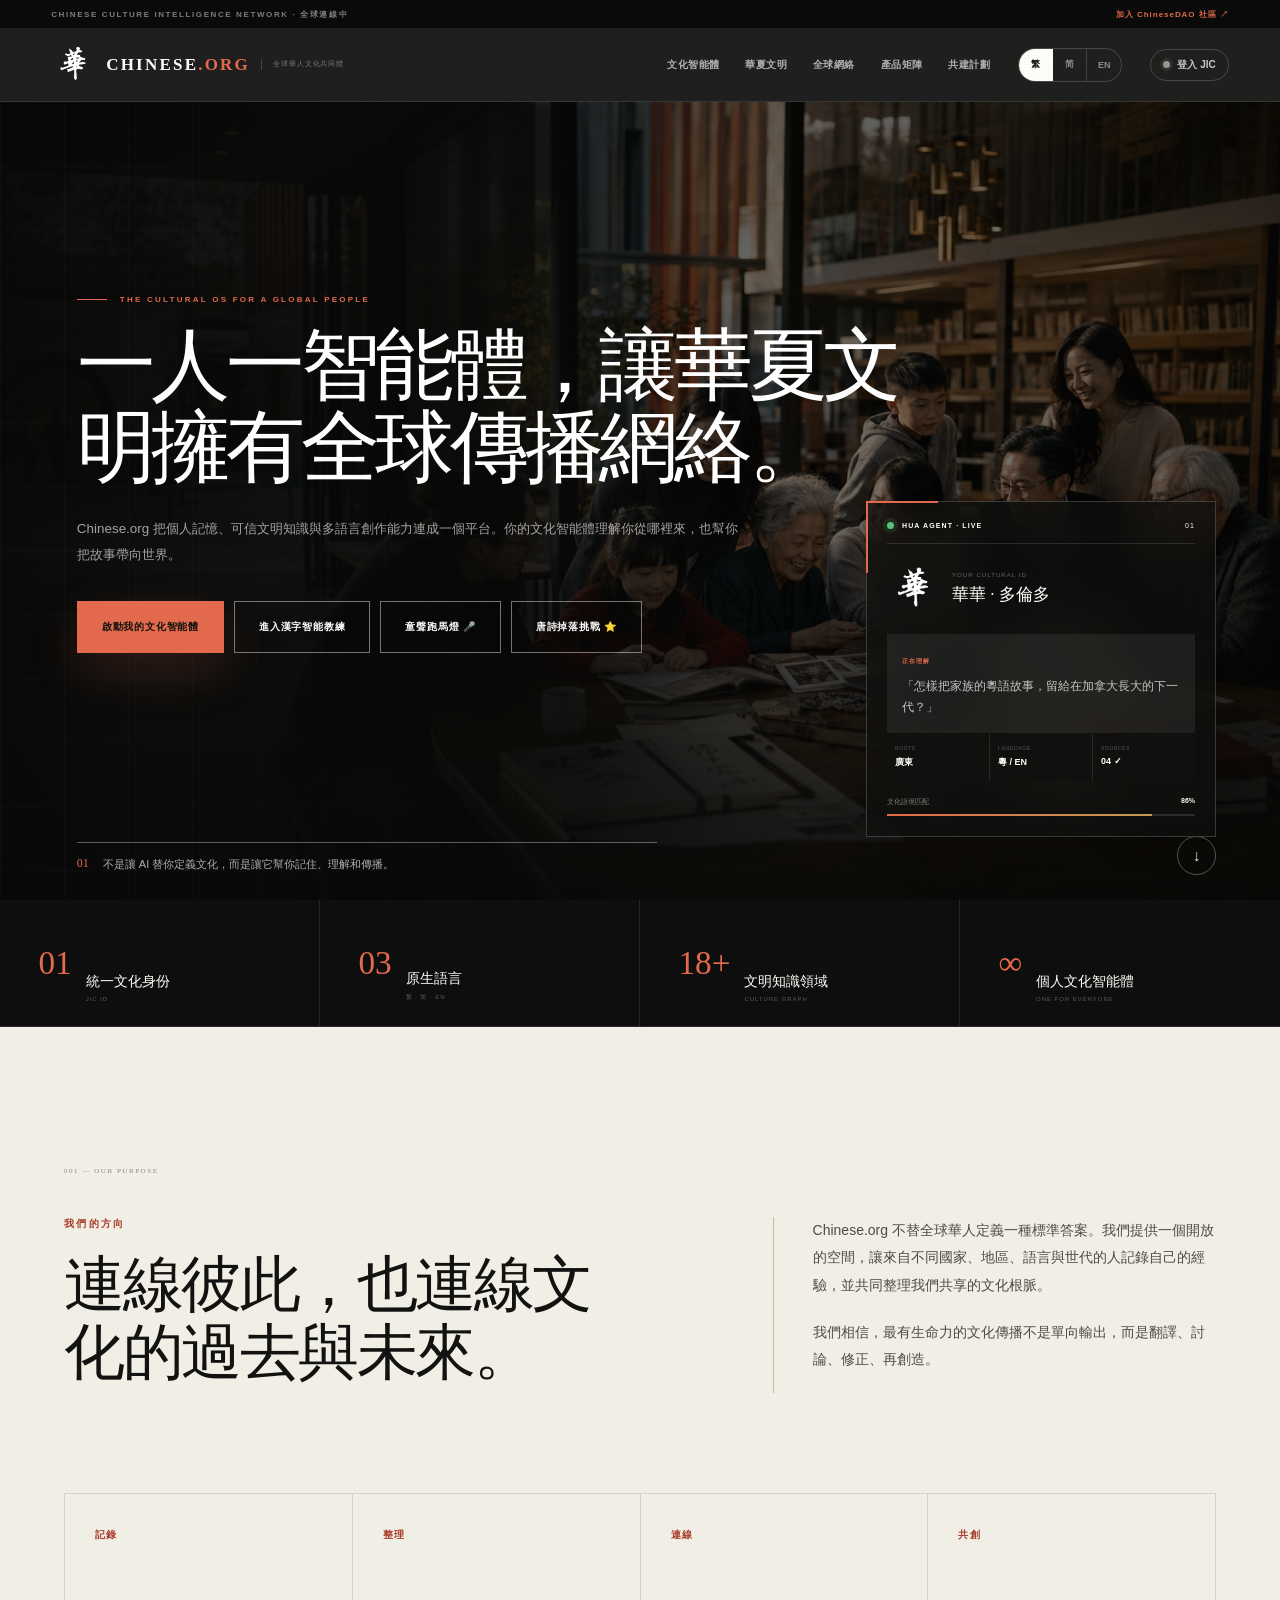
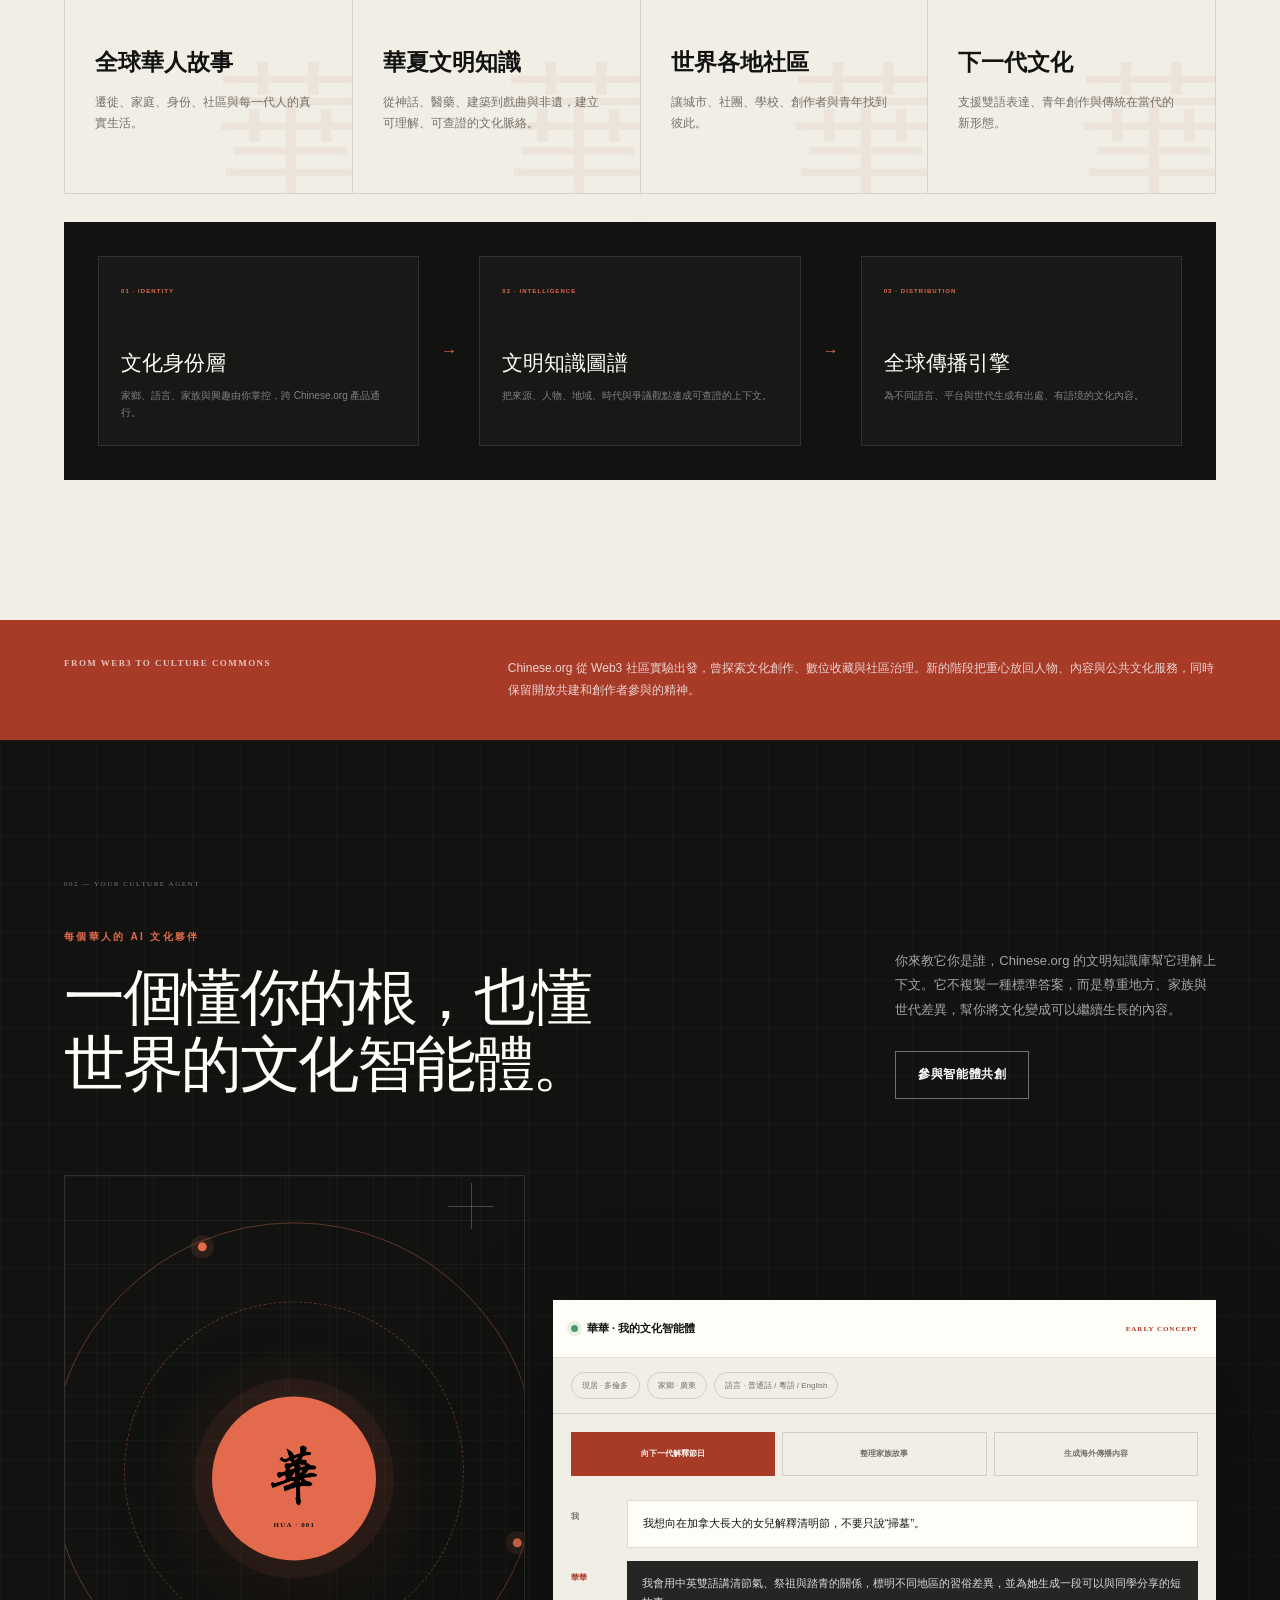
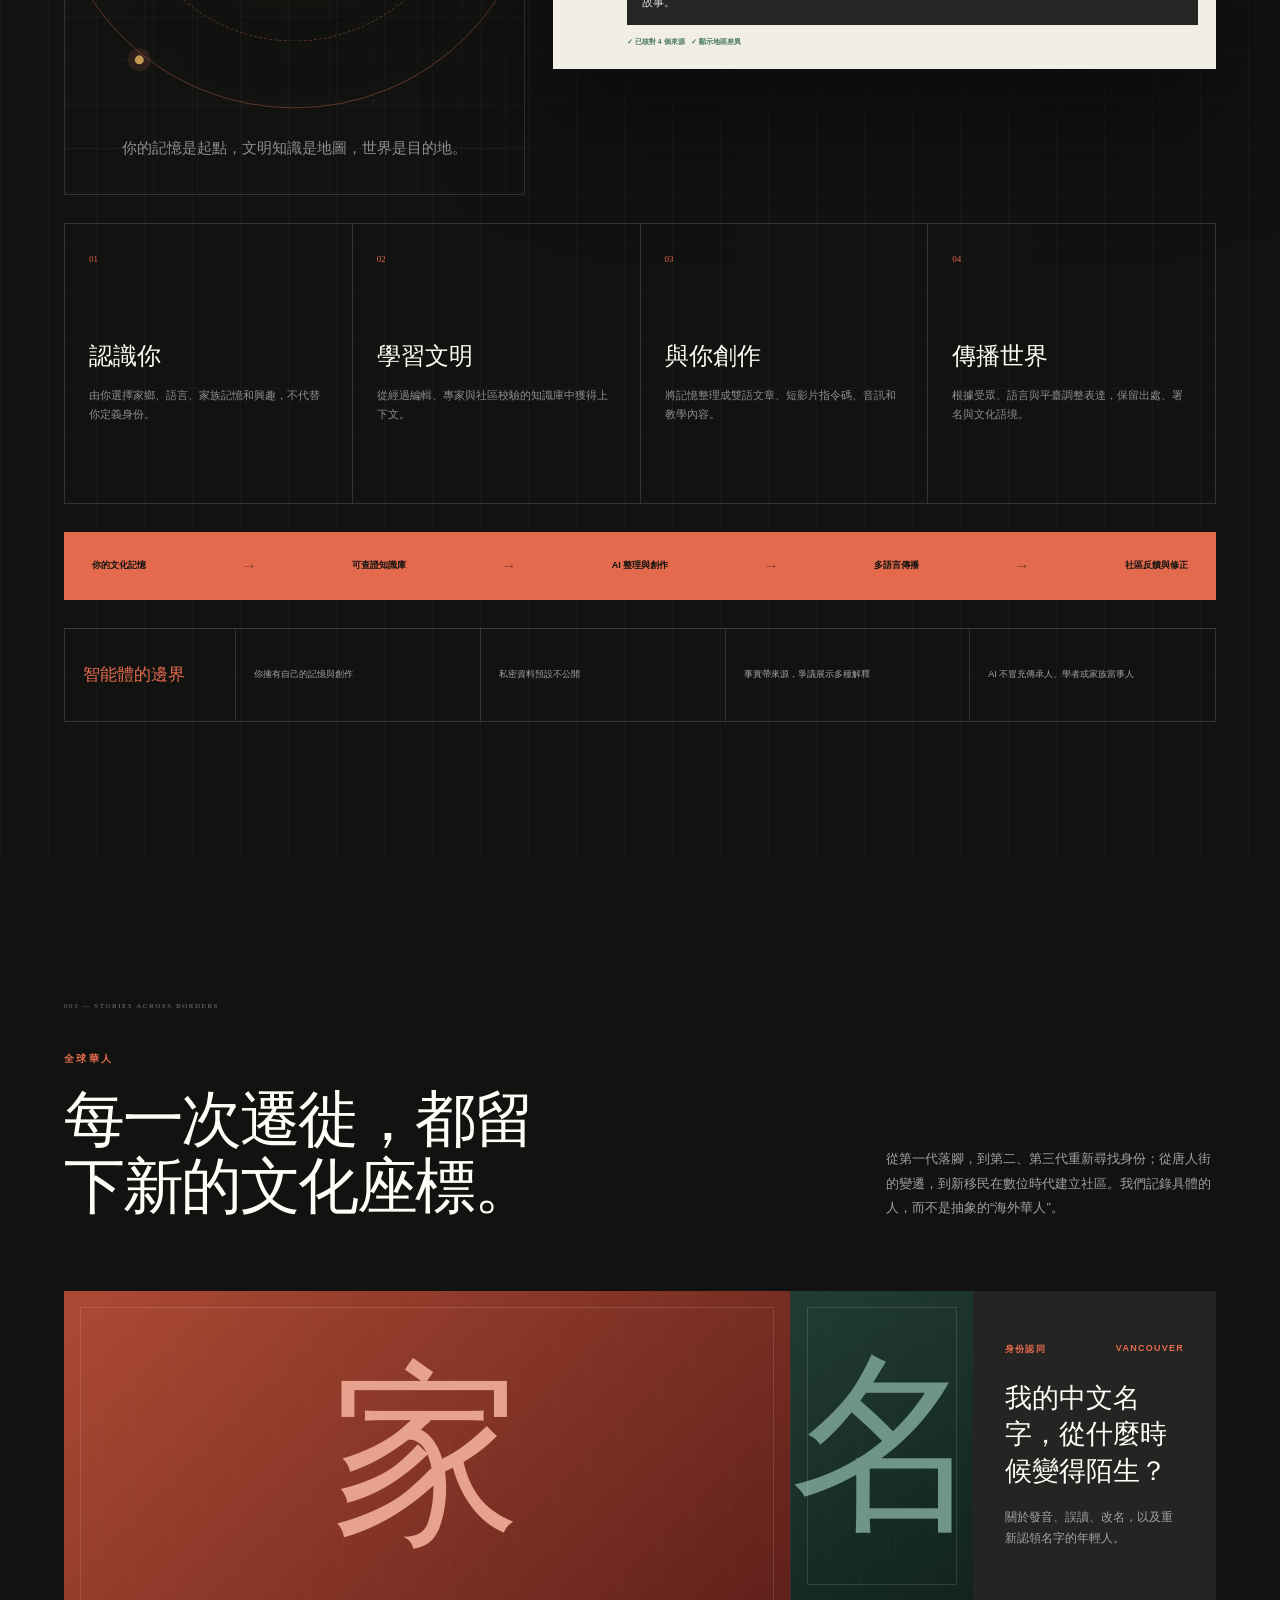
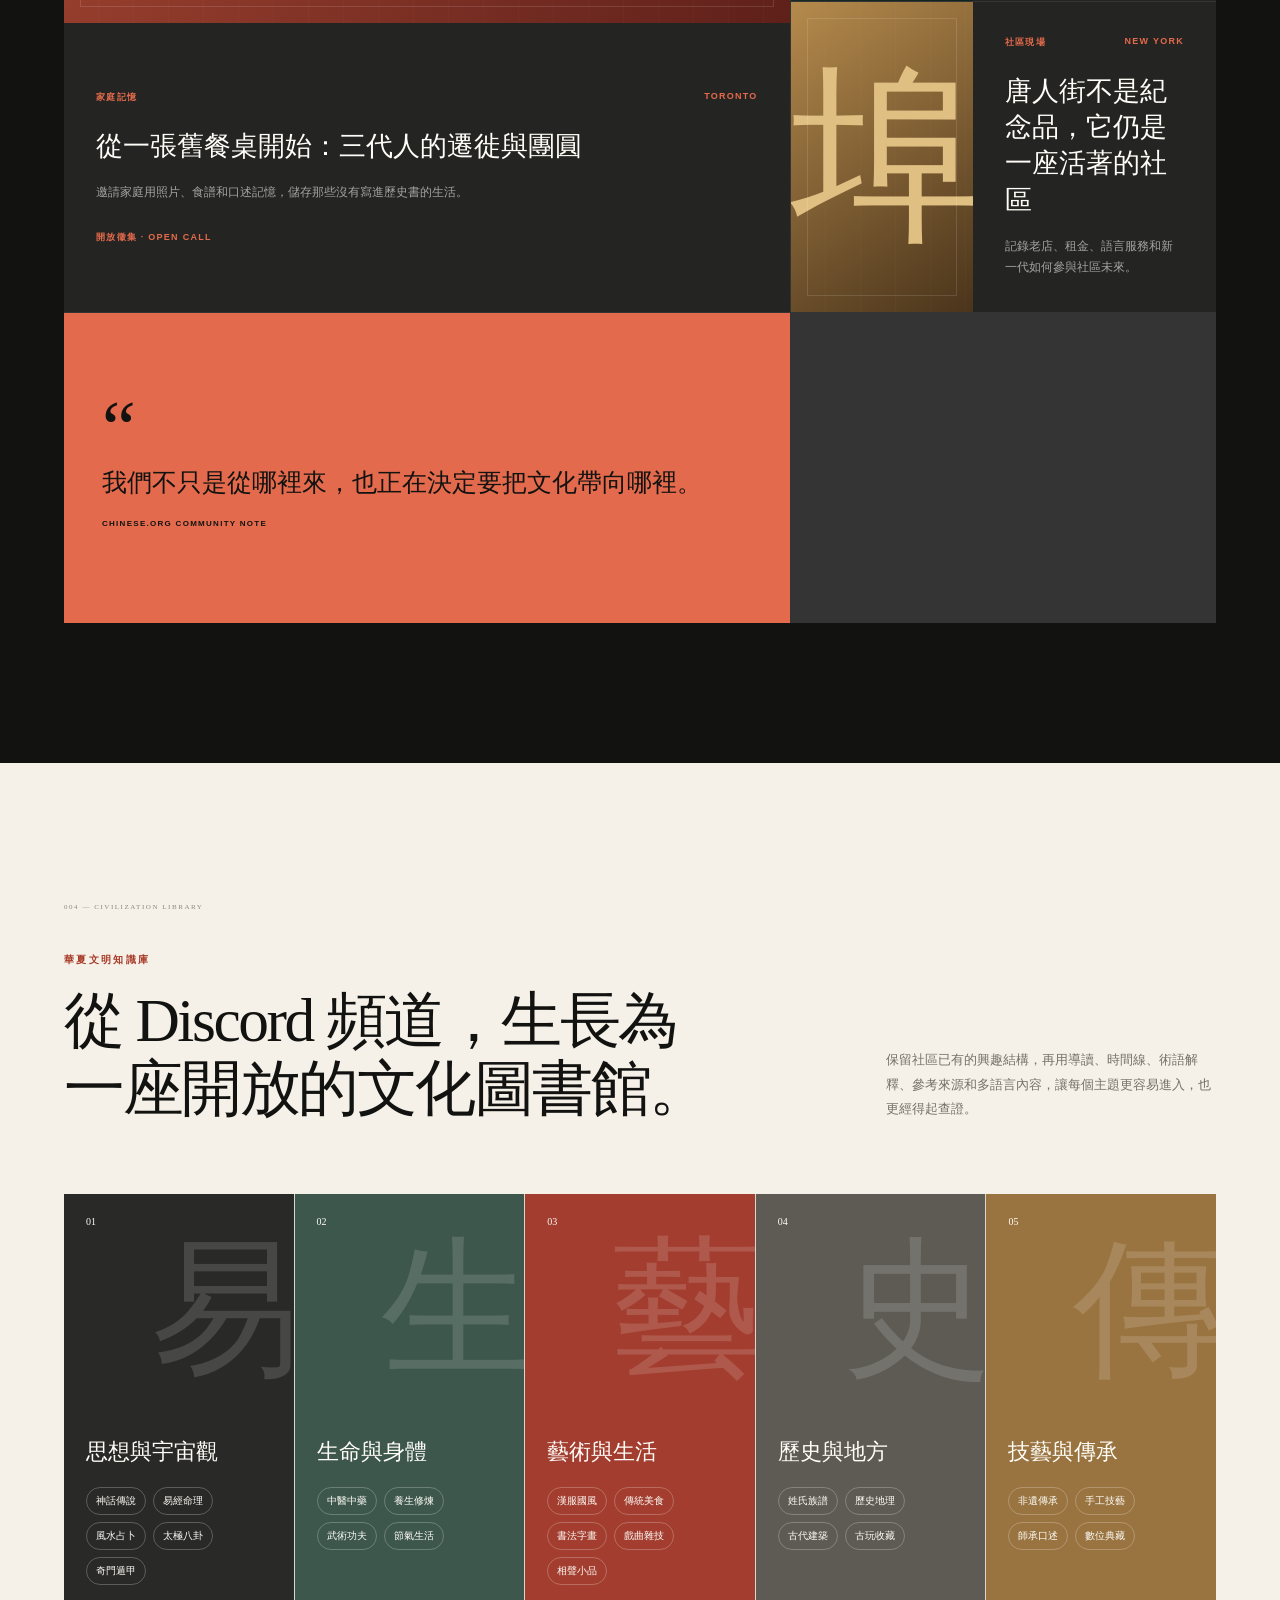
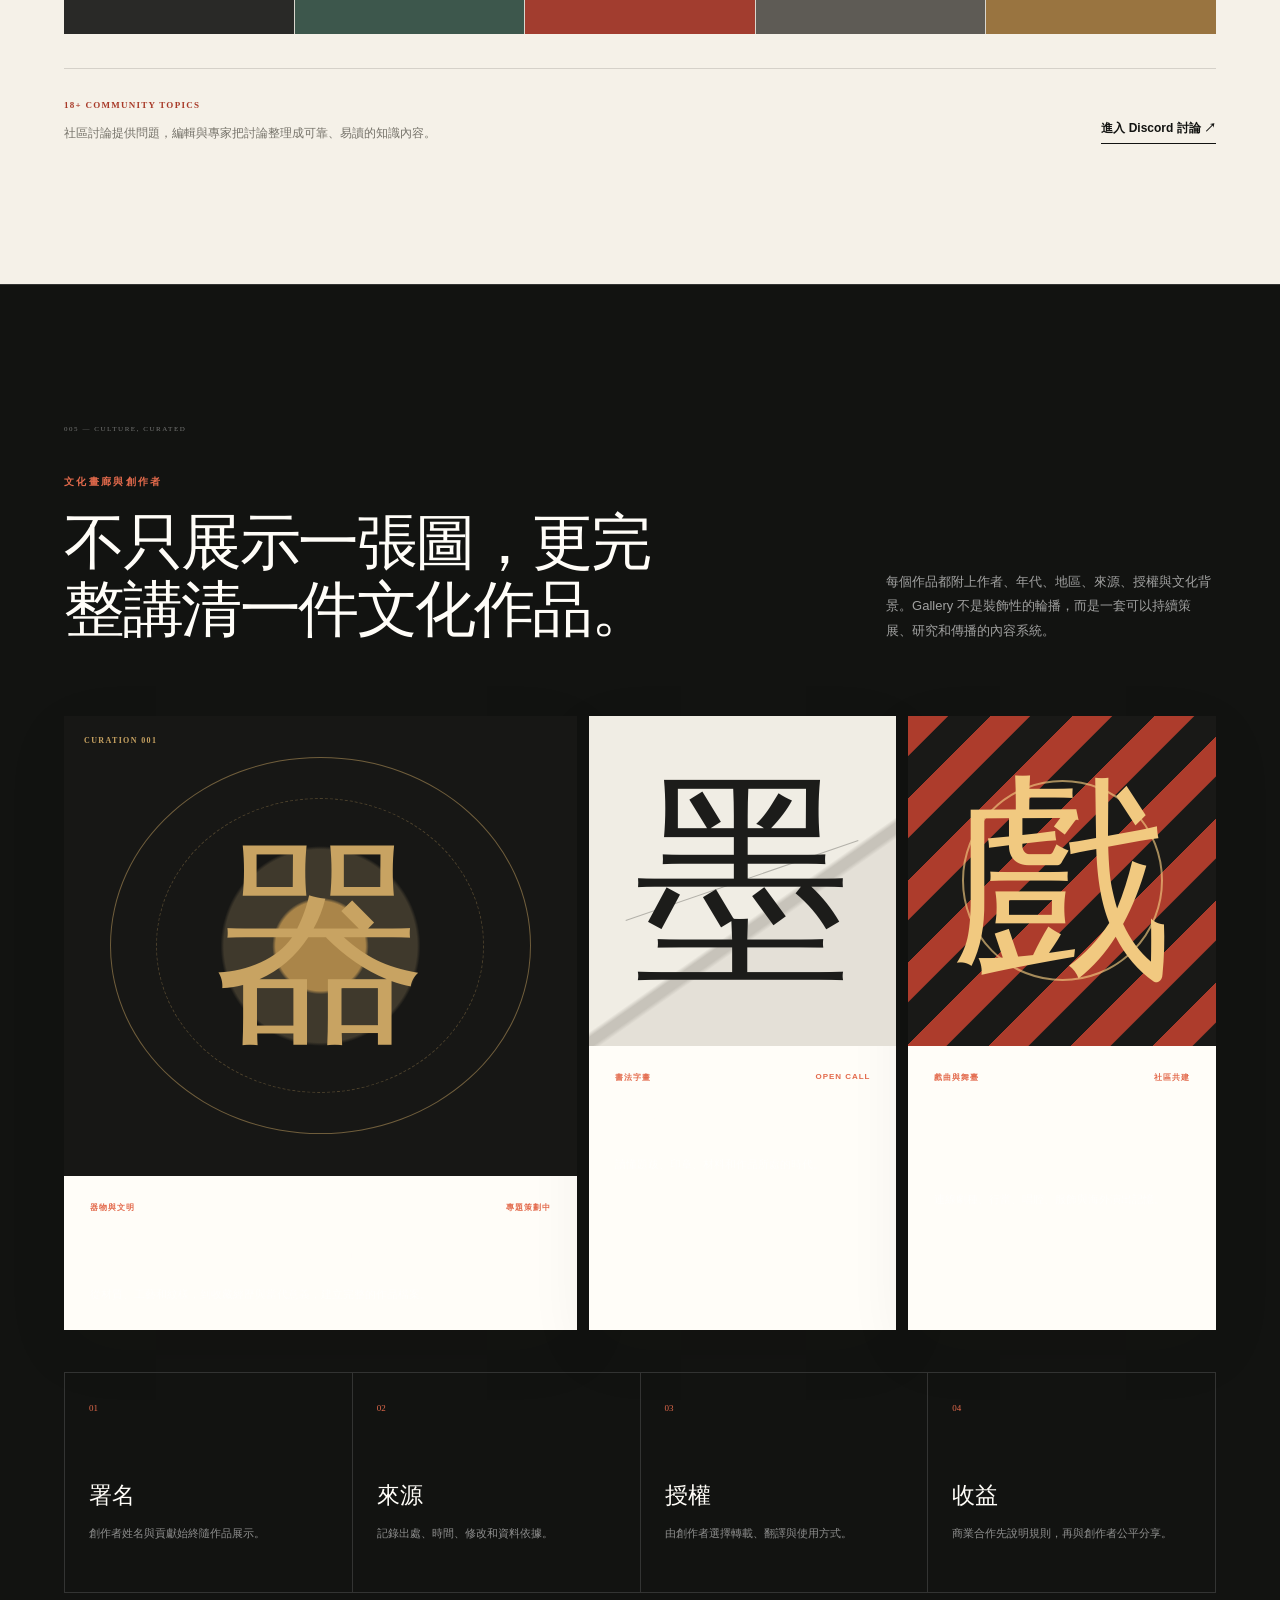
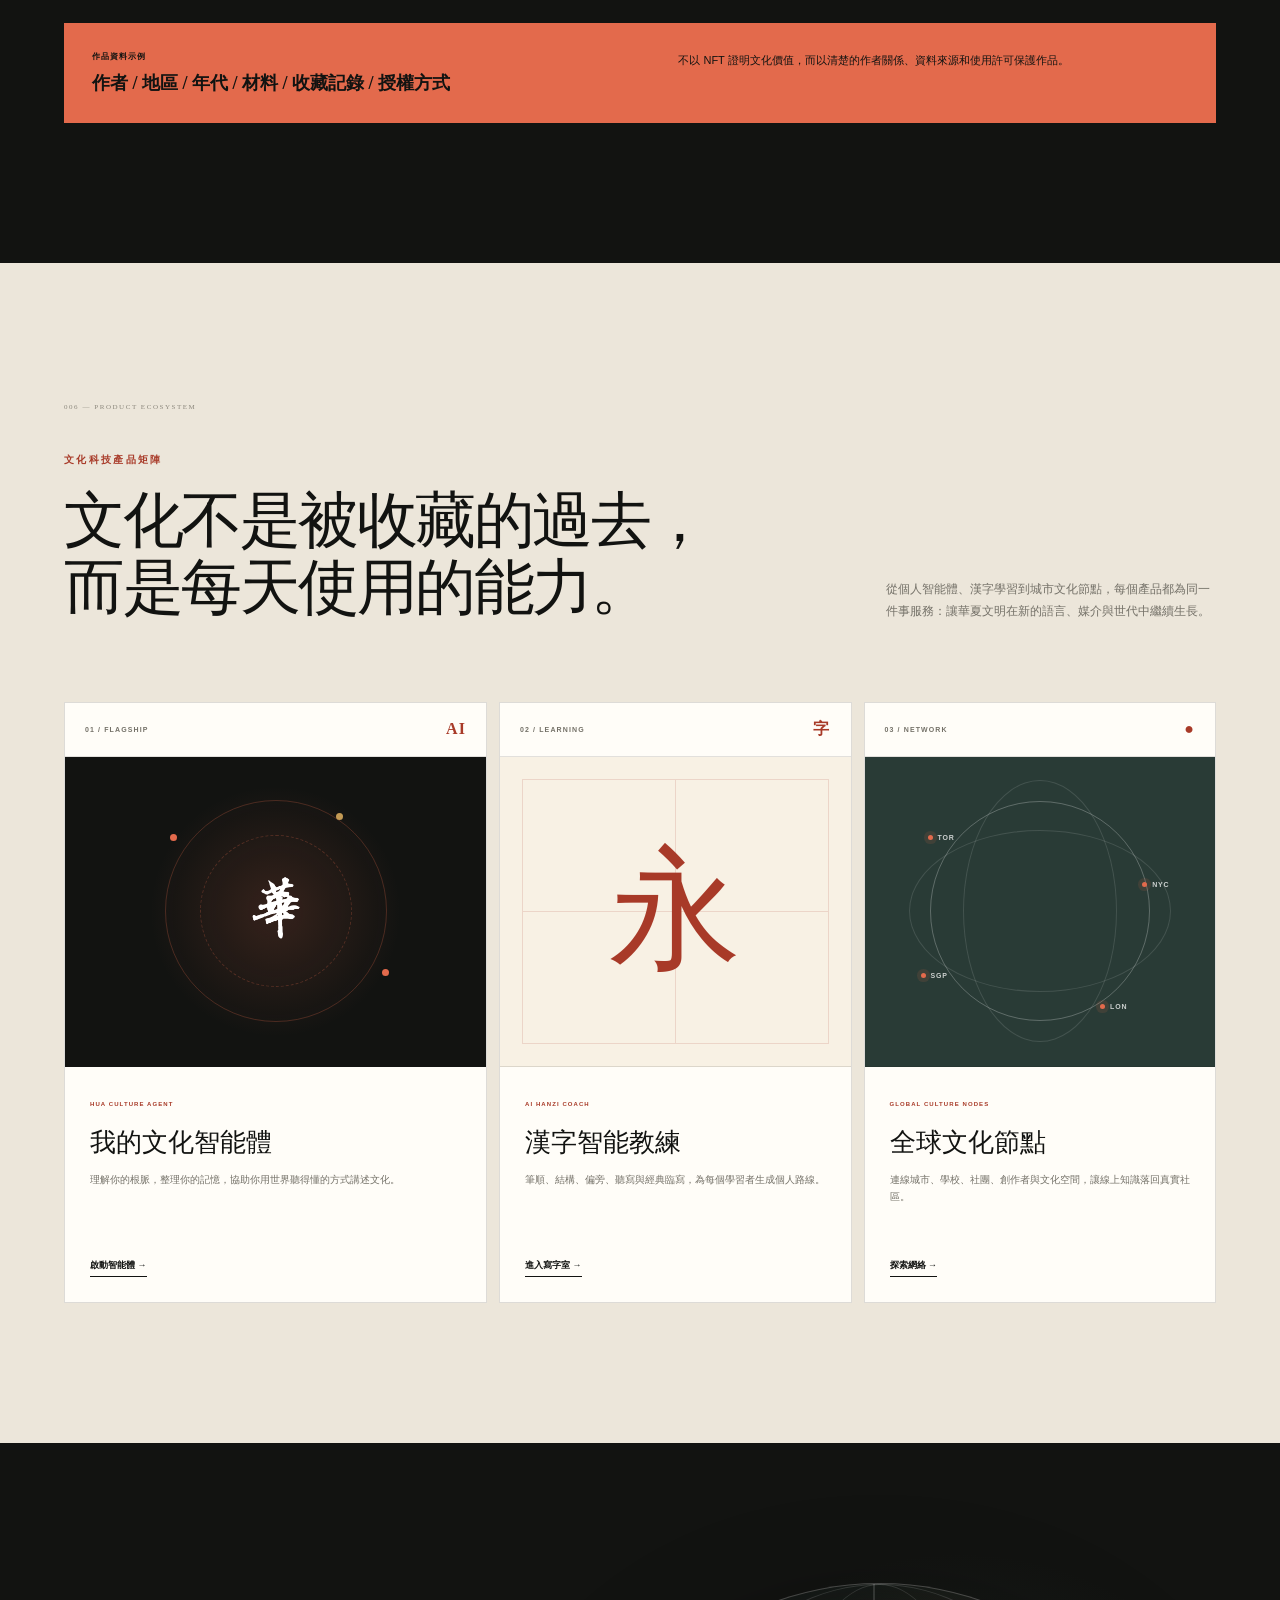
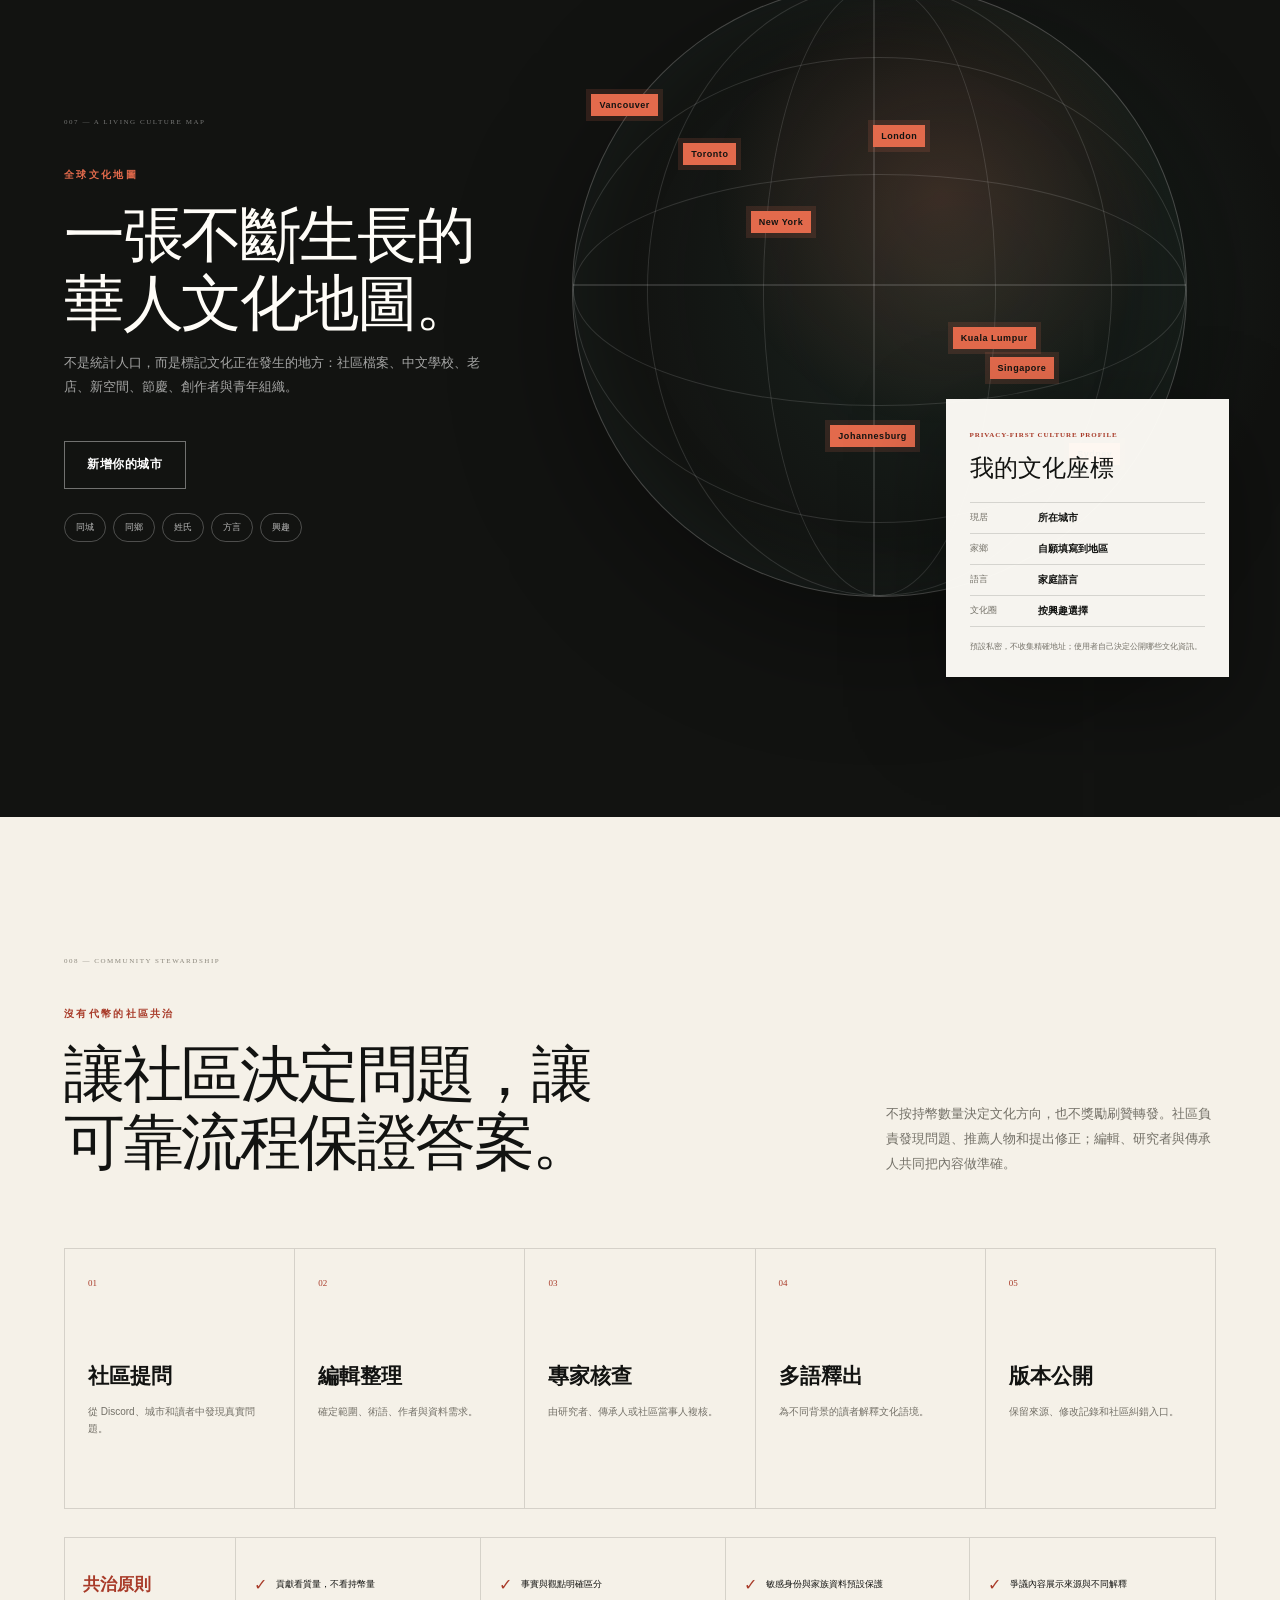
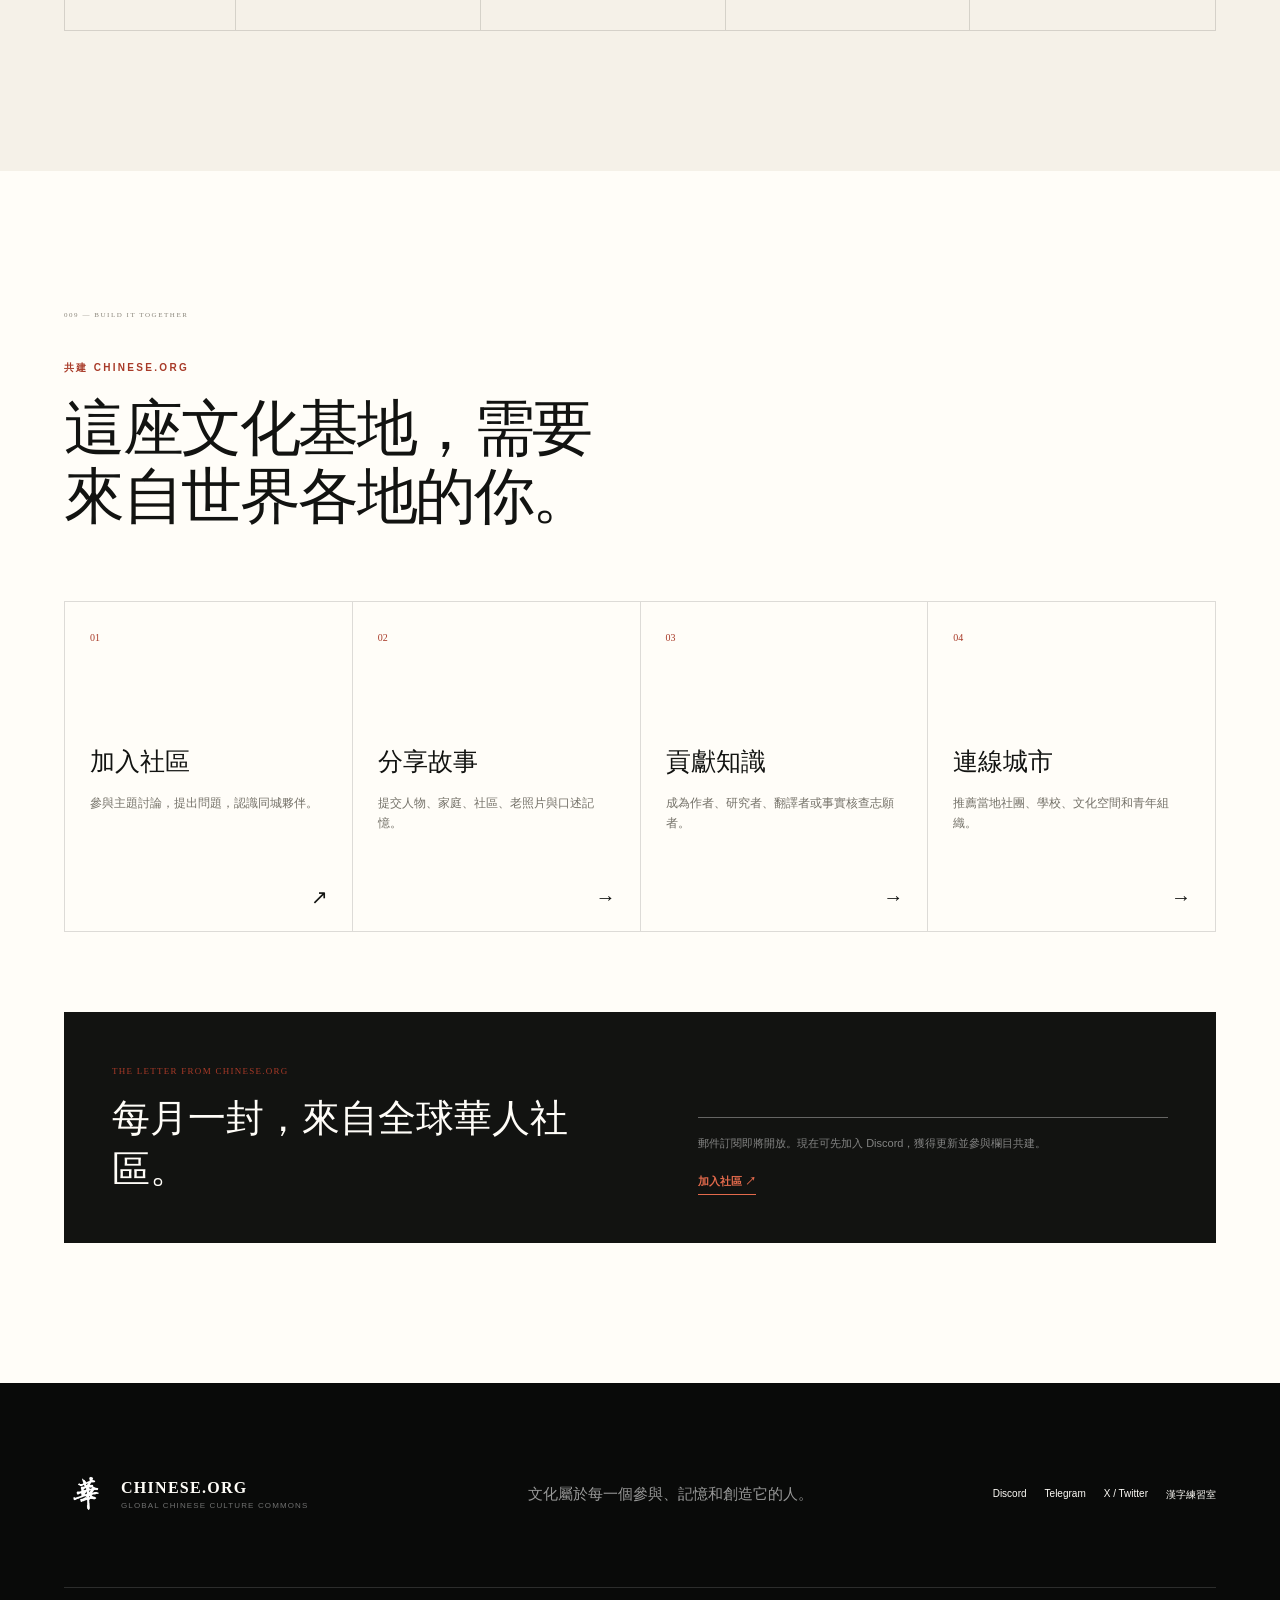
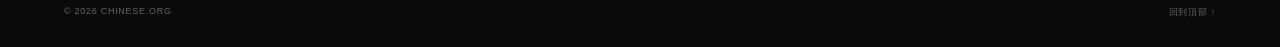
==== commit 5ab4e971: "Add Tang poem falling-character voice game poem.html: lines from the 300 Tang poems drop character b" ====
--- a/index.html
+++ b/index.html
@@ -73,6 +73,7 @@
           <button class="button button-primary" type="button" data-jic-launch data-zht="啟動我的文化智能體" data-zhs="启动我的文化智能体" data-en="Launch my culture agent">啟動我的文化智能體</button>
           <a class="button button-ghost" href="writing.html" data-zht="進入漢字智能教練" data-zhs="进入汉字智能教练" data-en="Open the Hanzi coach">進入漢字智能教練</a>
           <a class="button button-ghost" href="speak.html" data-zht="童聲跑馬燈 🎤" data-zhs="童声跑马灯 🎤" data-en="Speak &amp; Scroll 🎤">童聲跑馬燈 🎤</a>
+          <a class="button button-ghost" href="poem.html" data-zht="唐詩掉落挑戰 ⭐" data-zhs="唐诗掉落挑战 ⭐" data-en="Tang Poem Drop ⭐">唐詩掉落挑戰 ⭐</a>
         </div>
       </div>
       <aside class="hero-product-panel" aria-label="文化智能體實時界面">
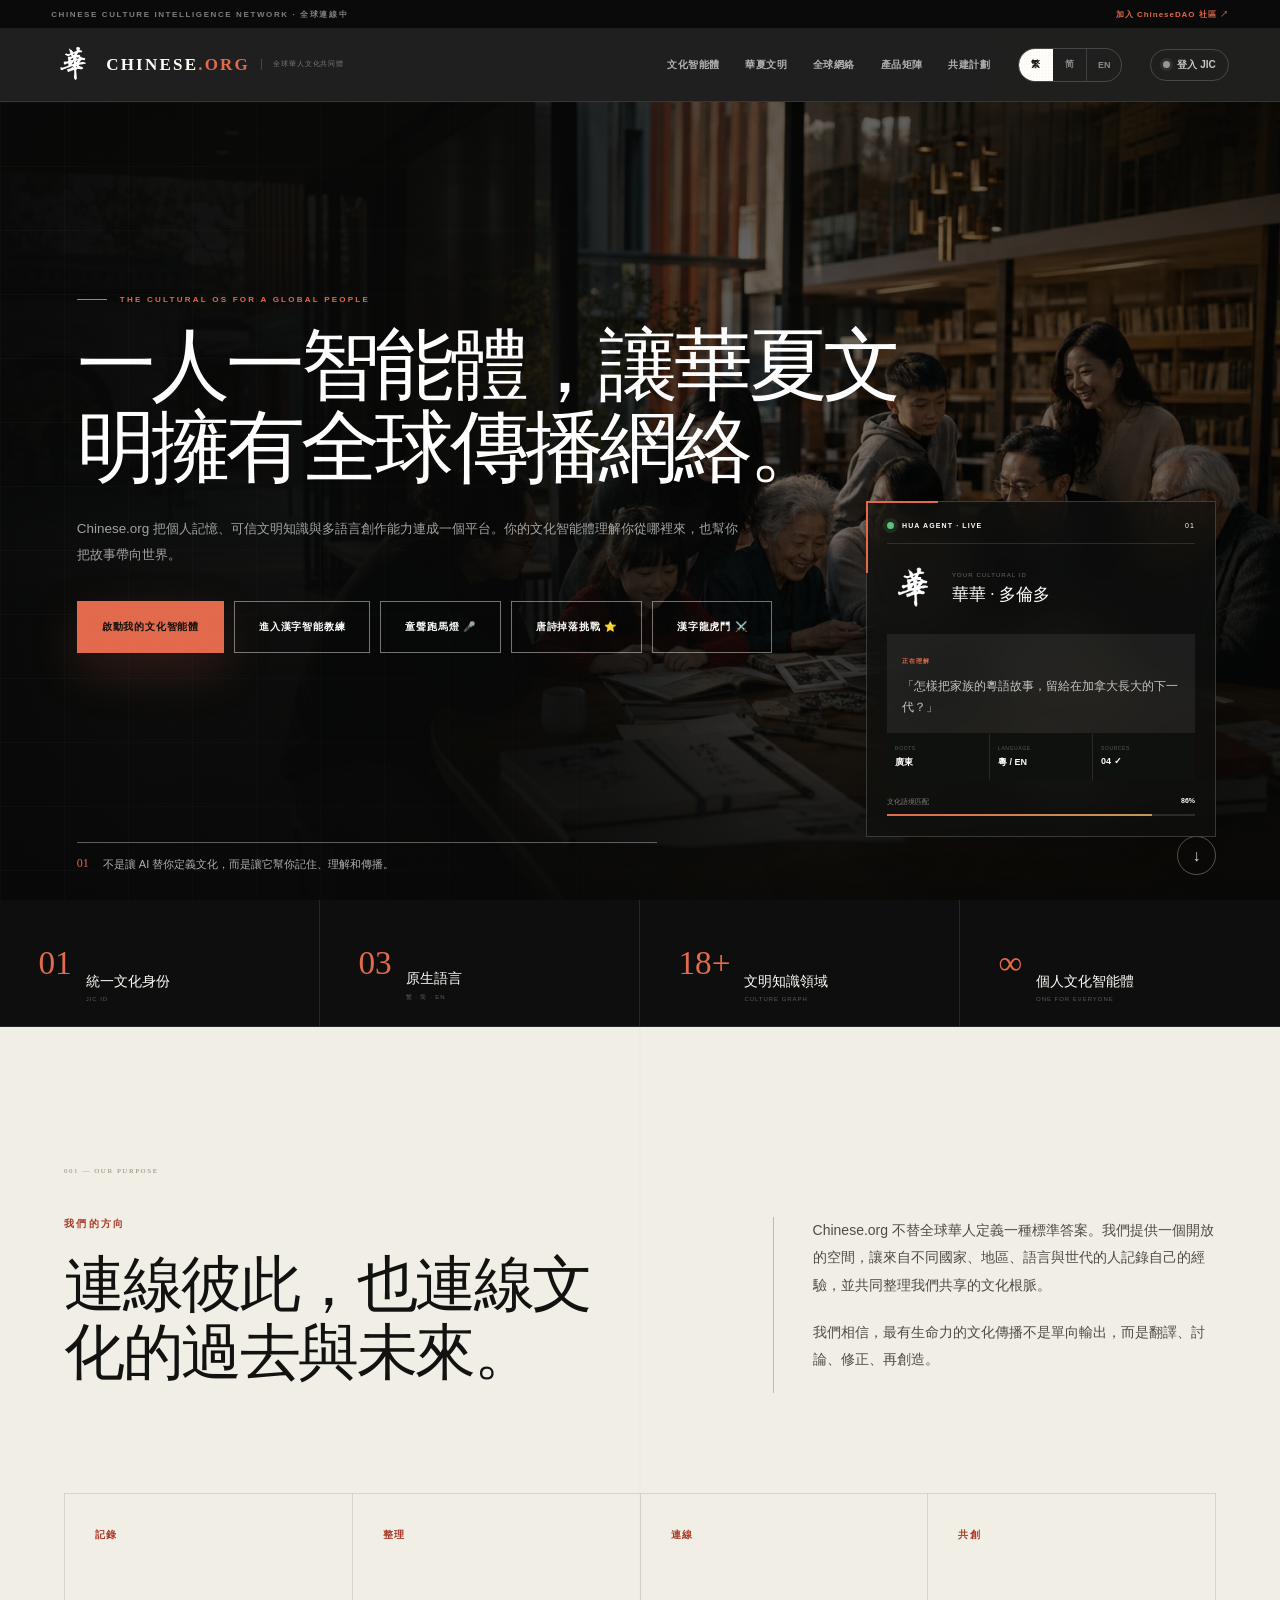
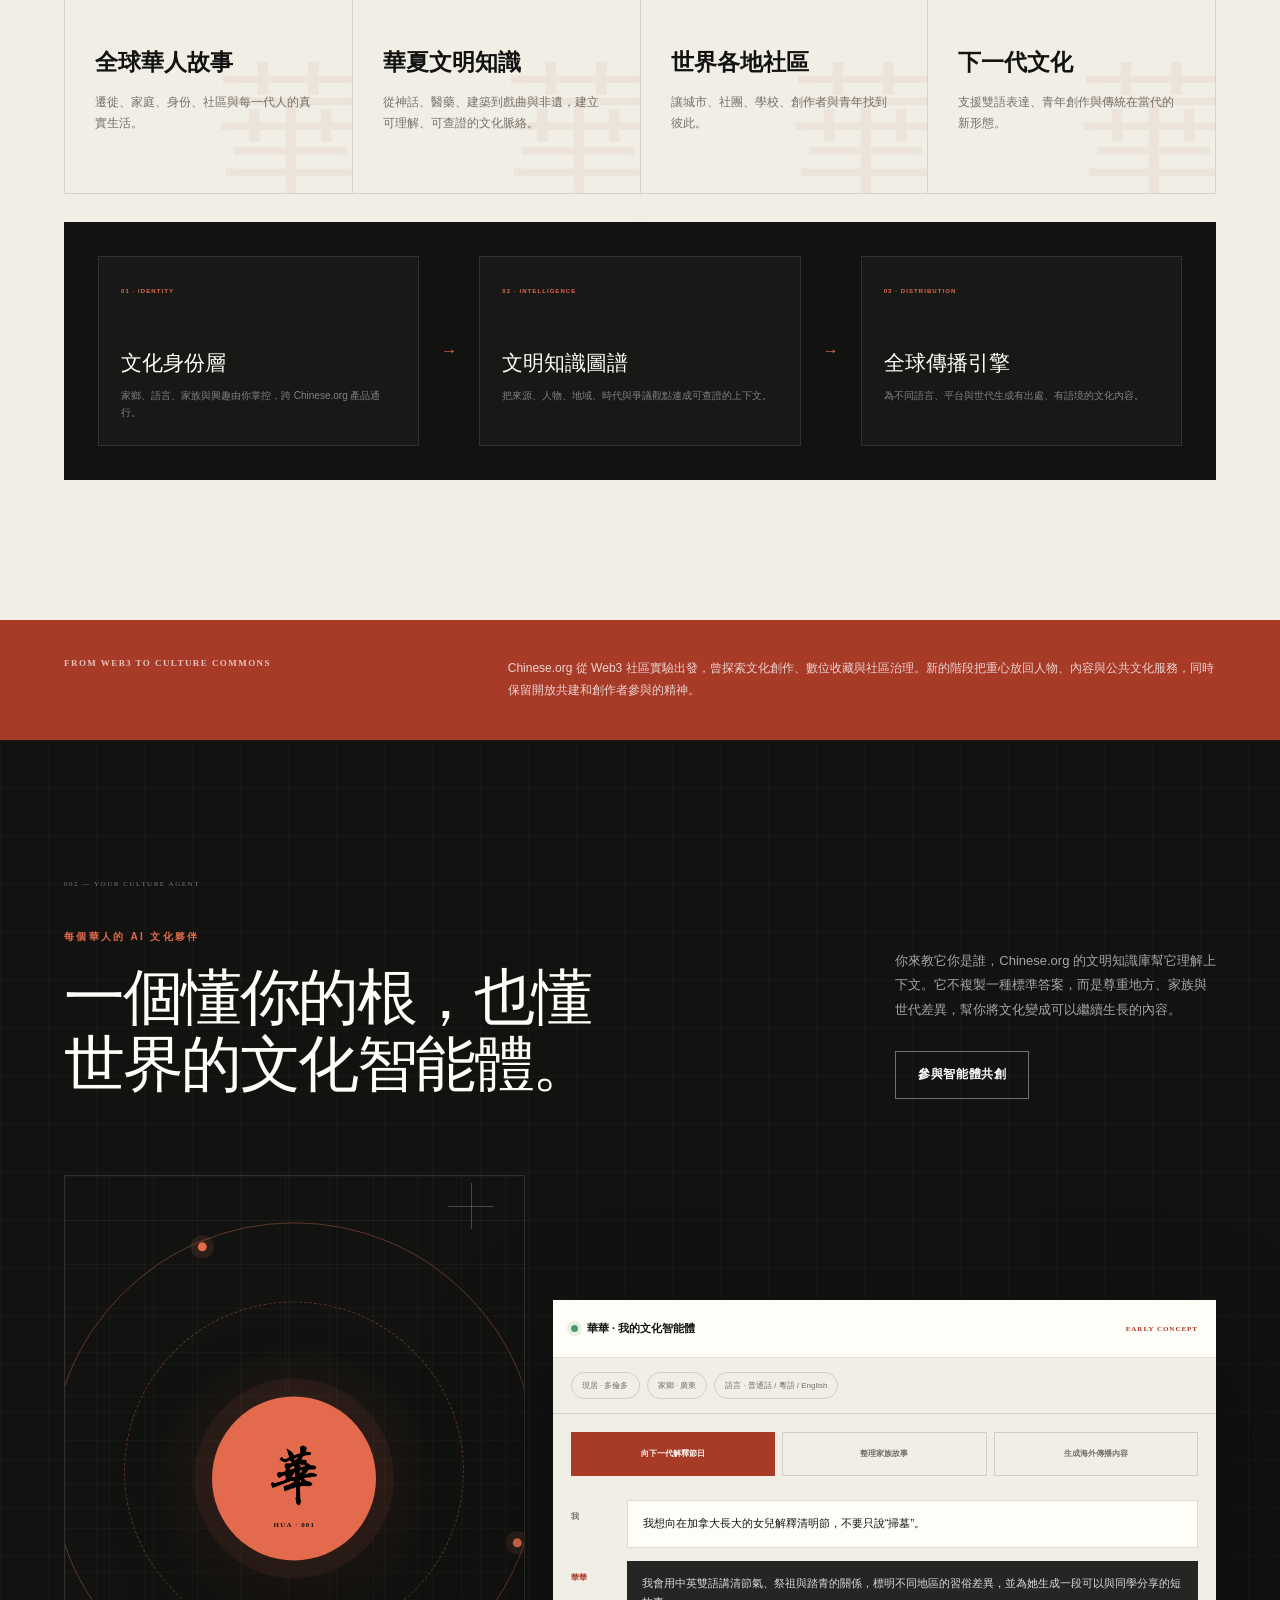
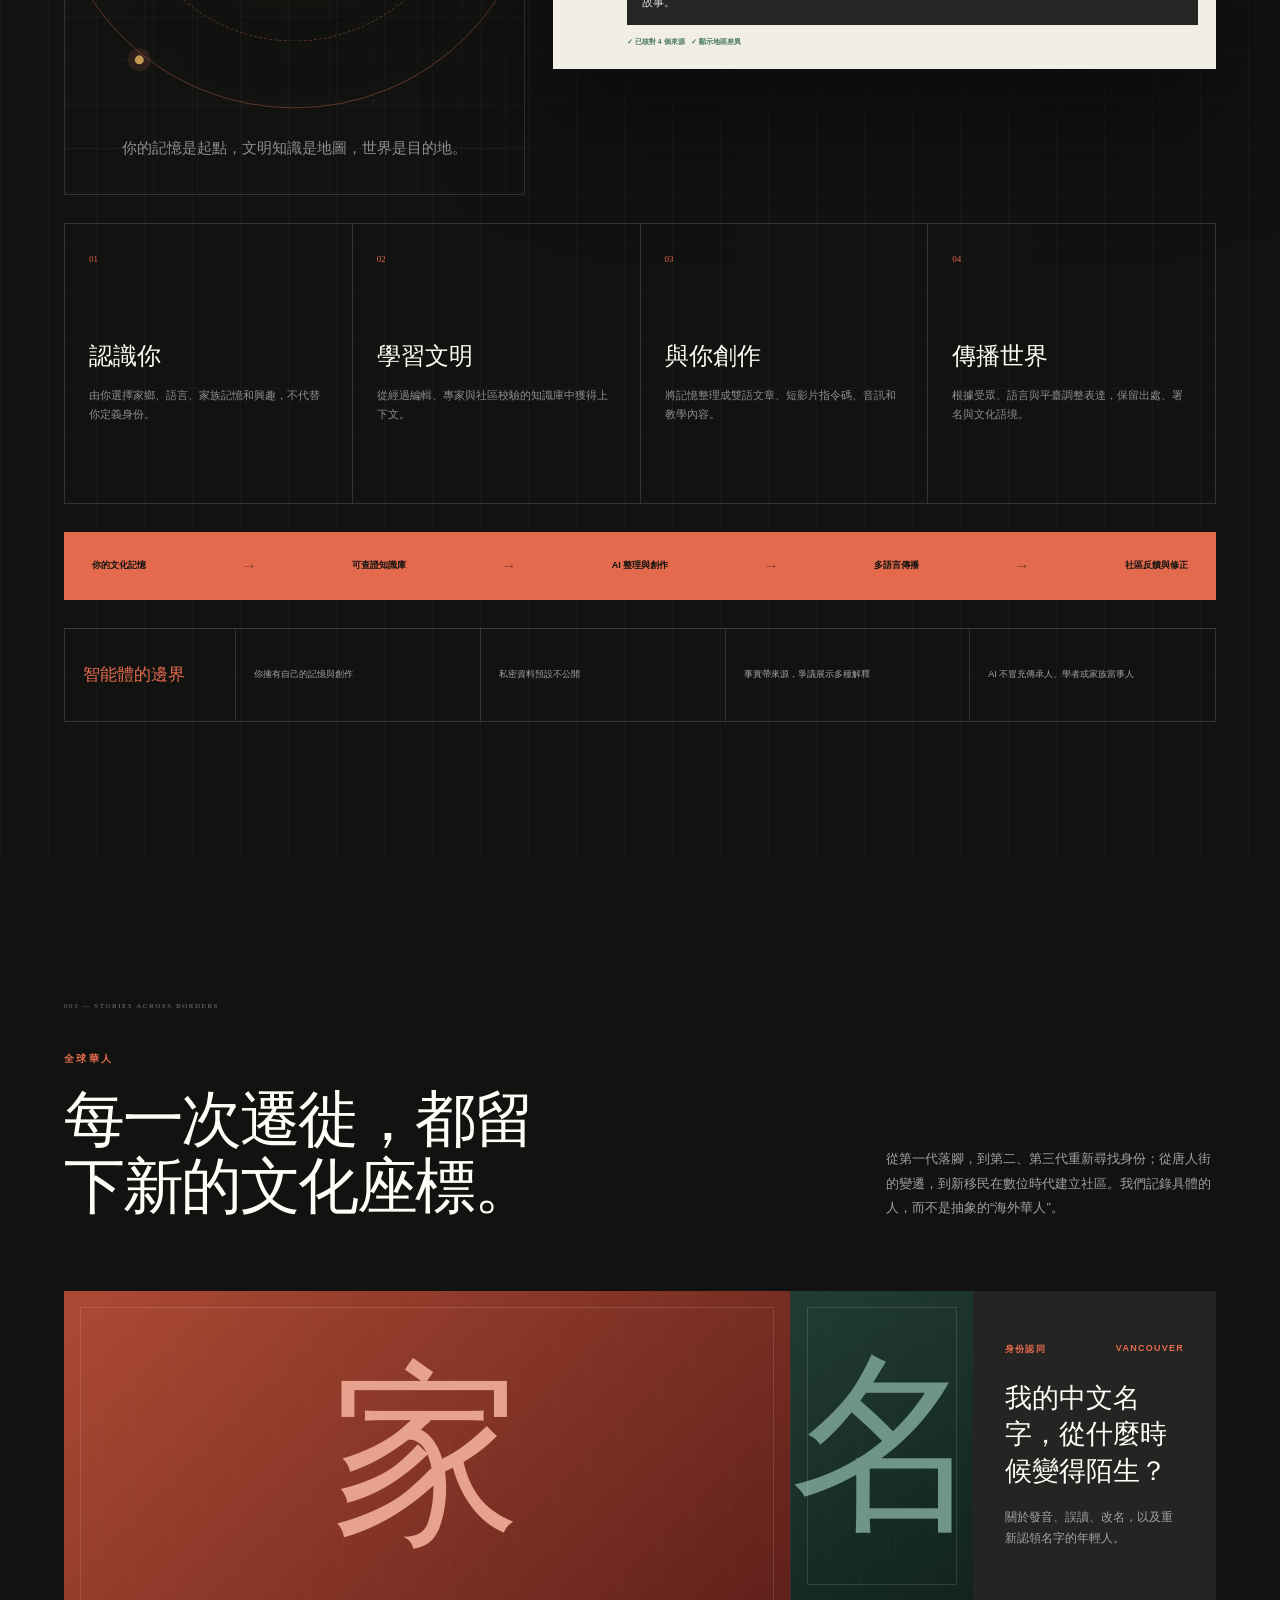
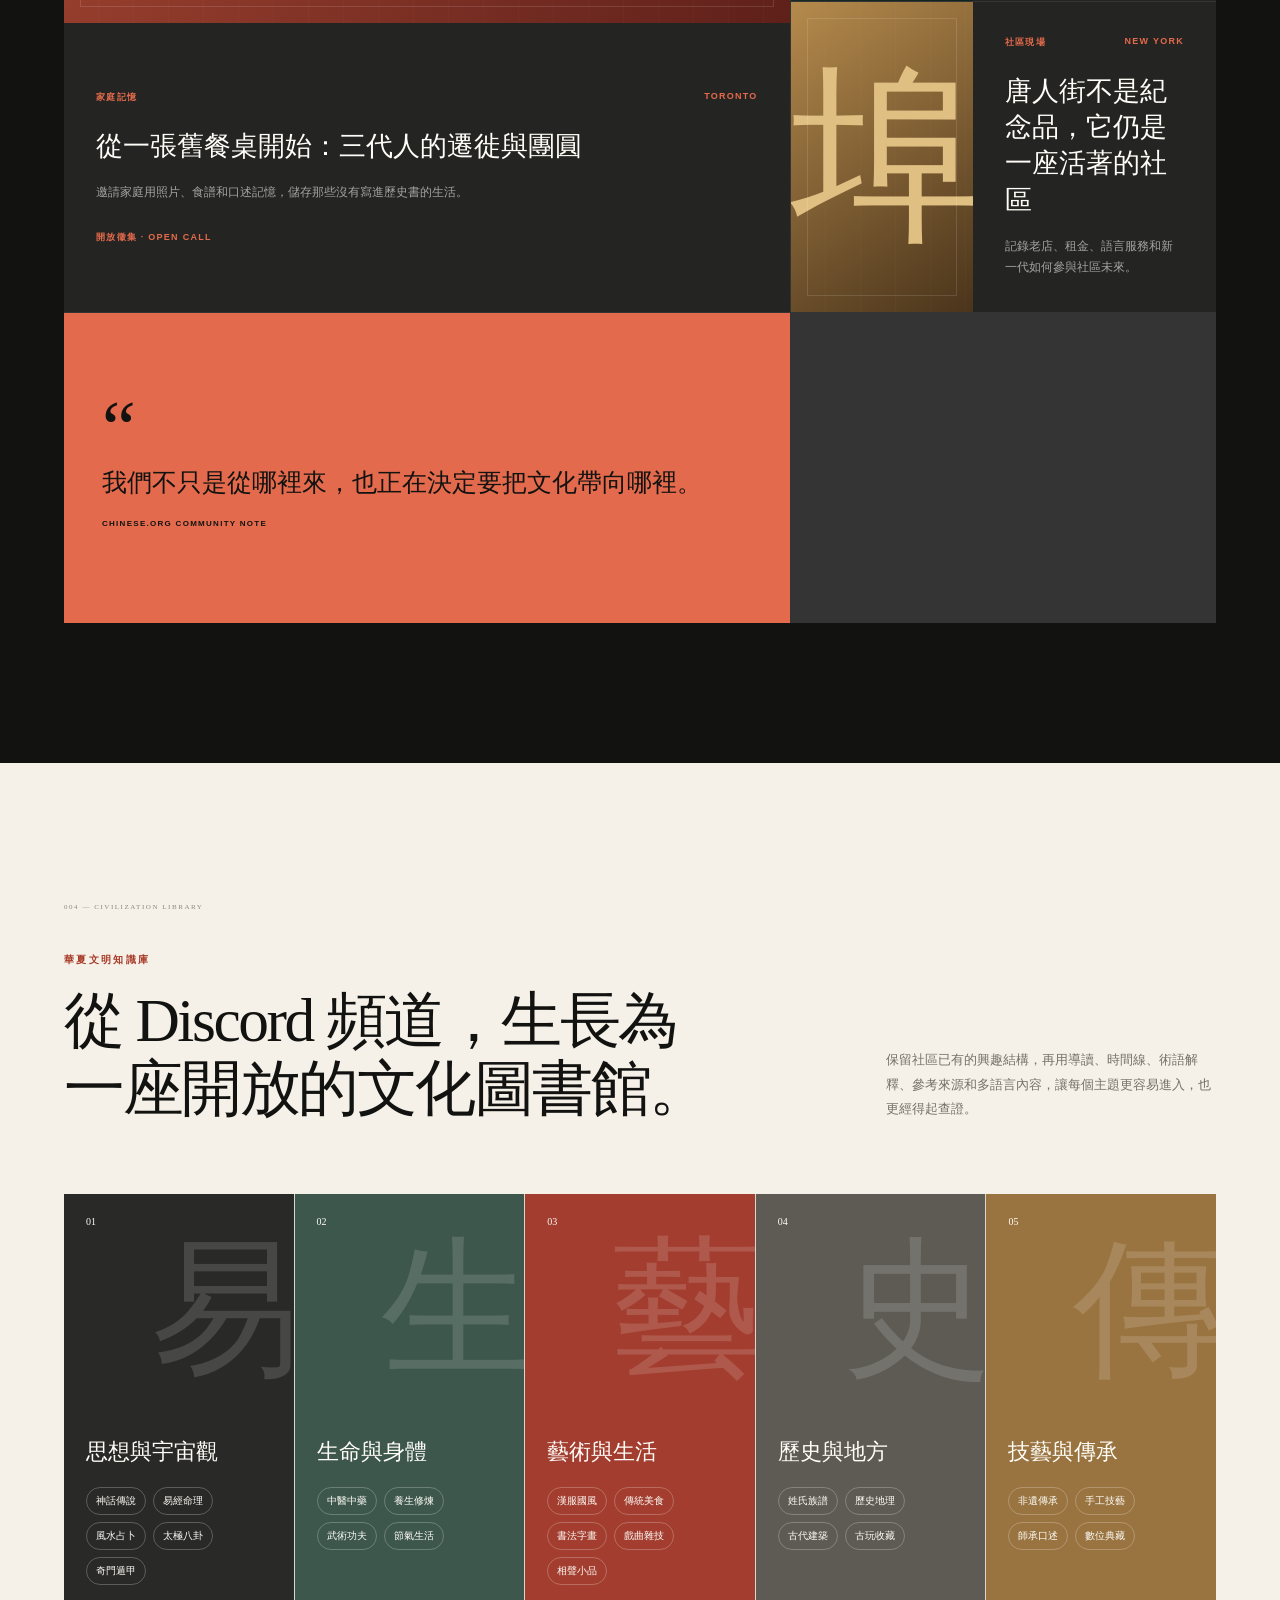
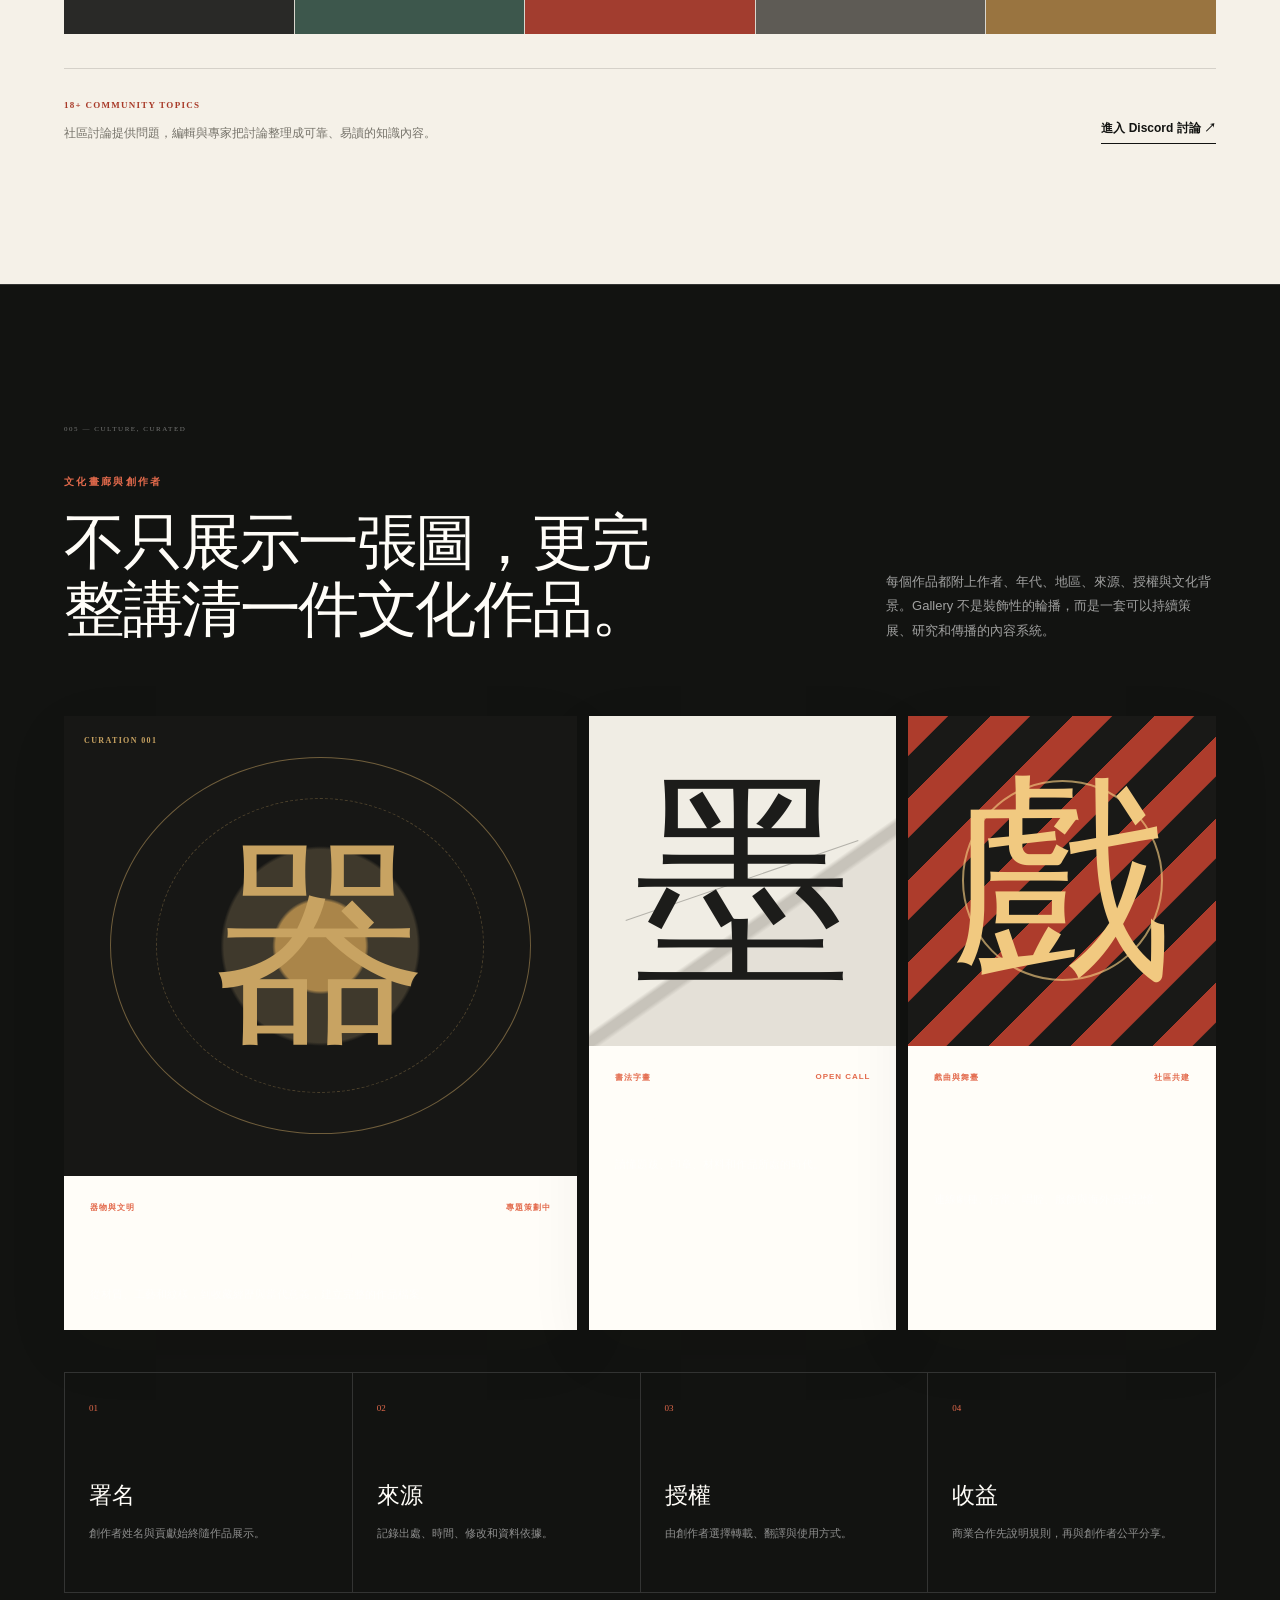
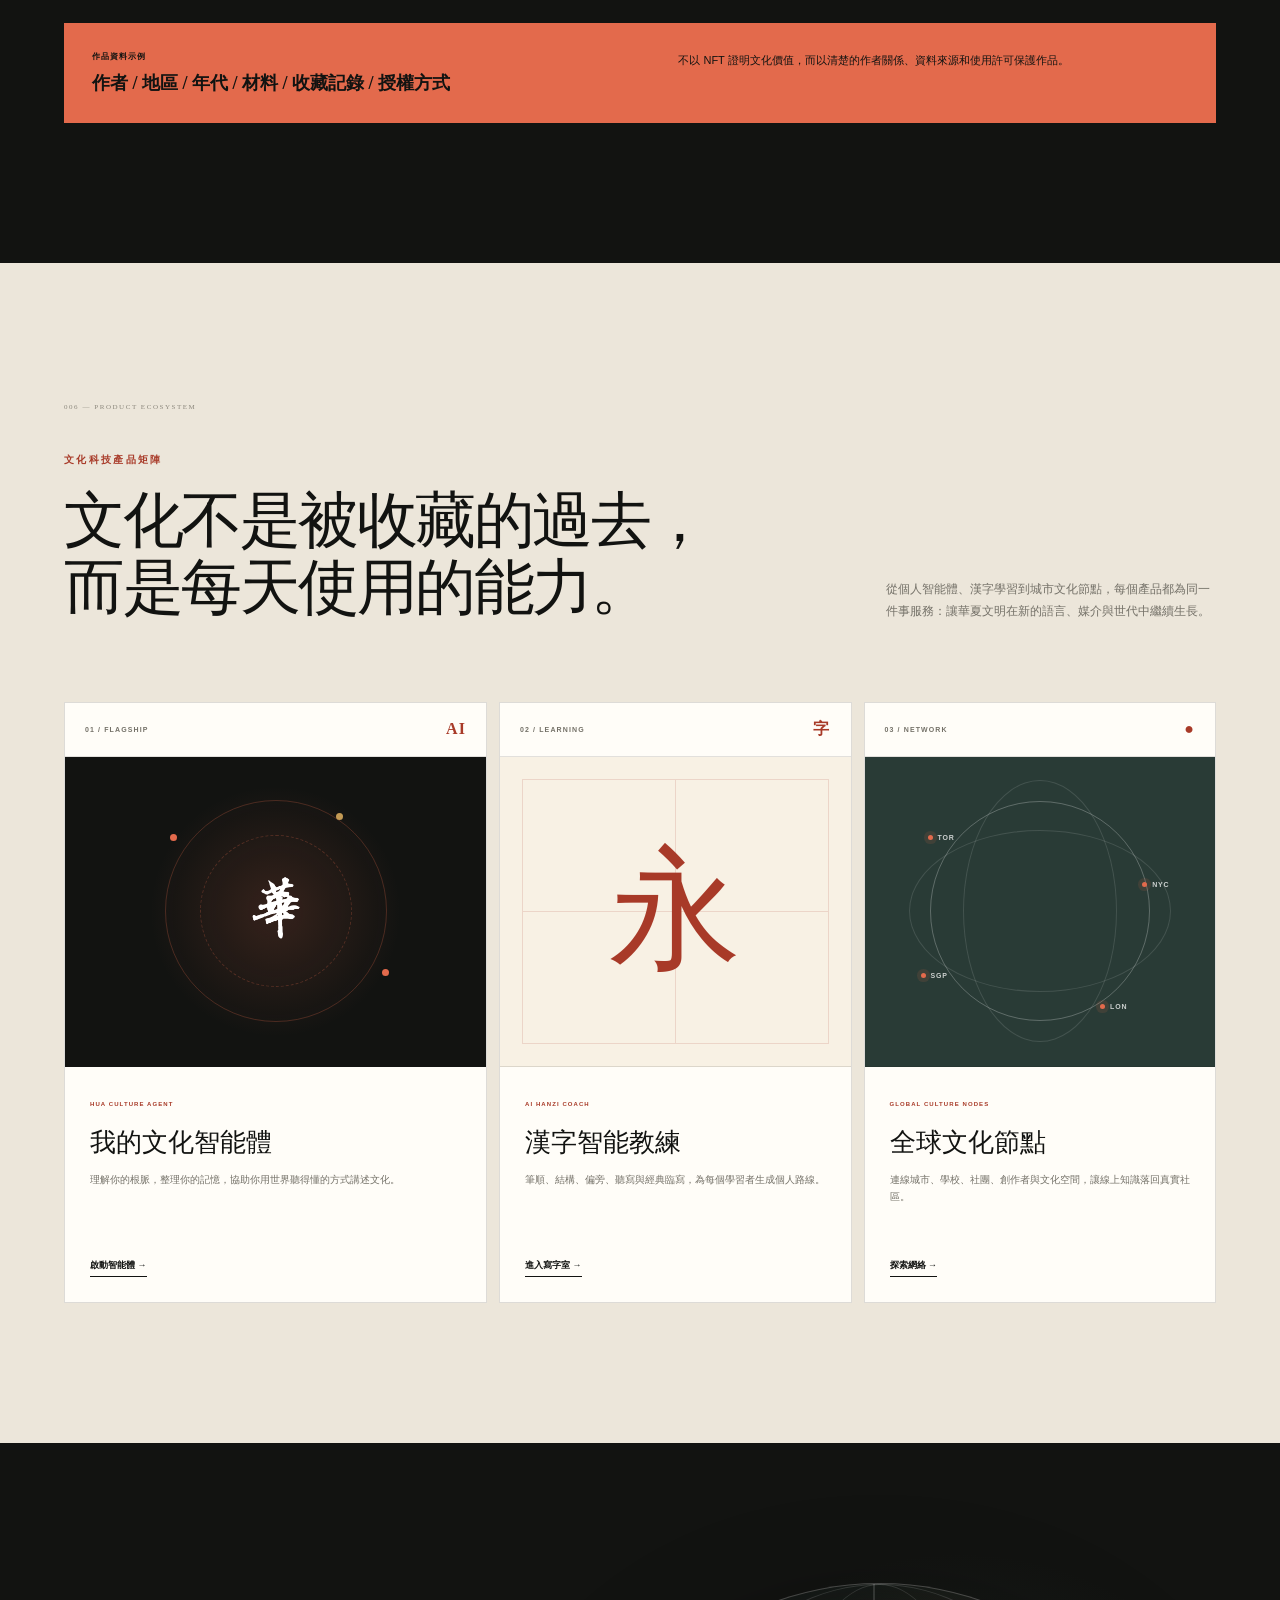
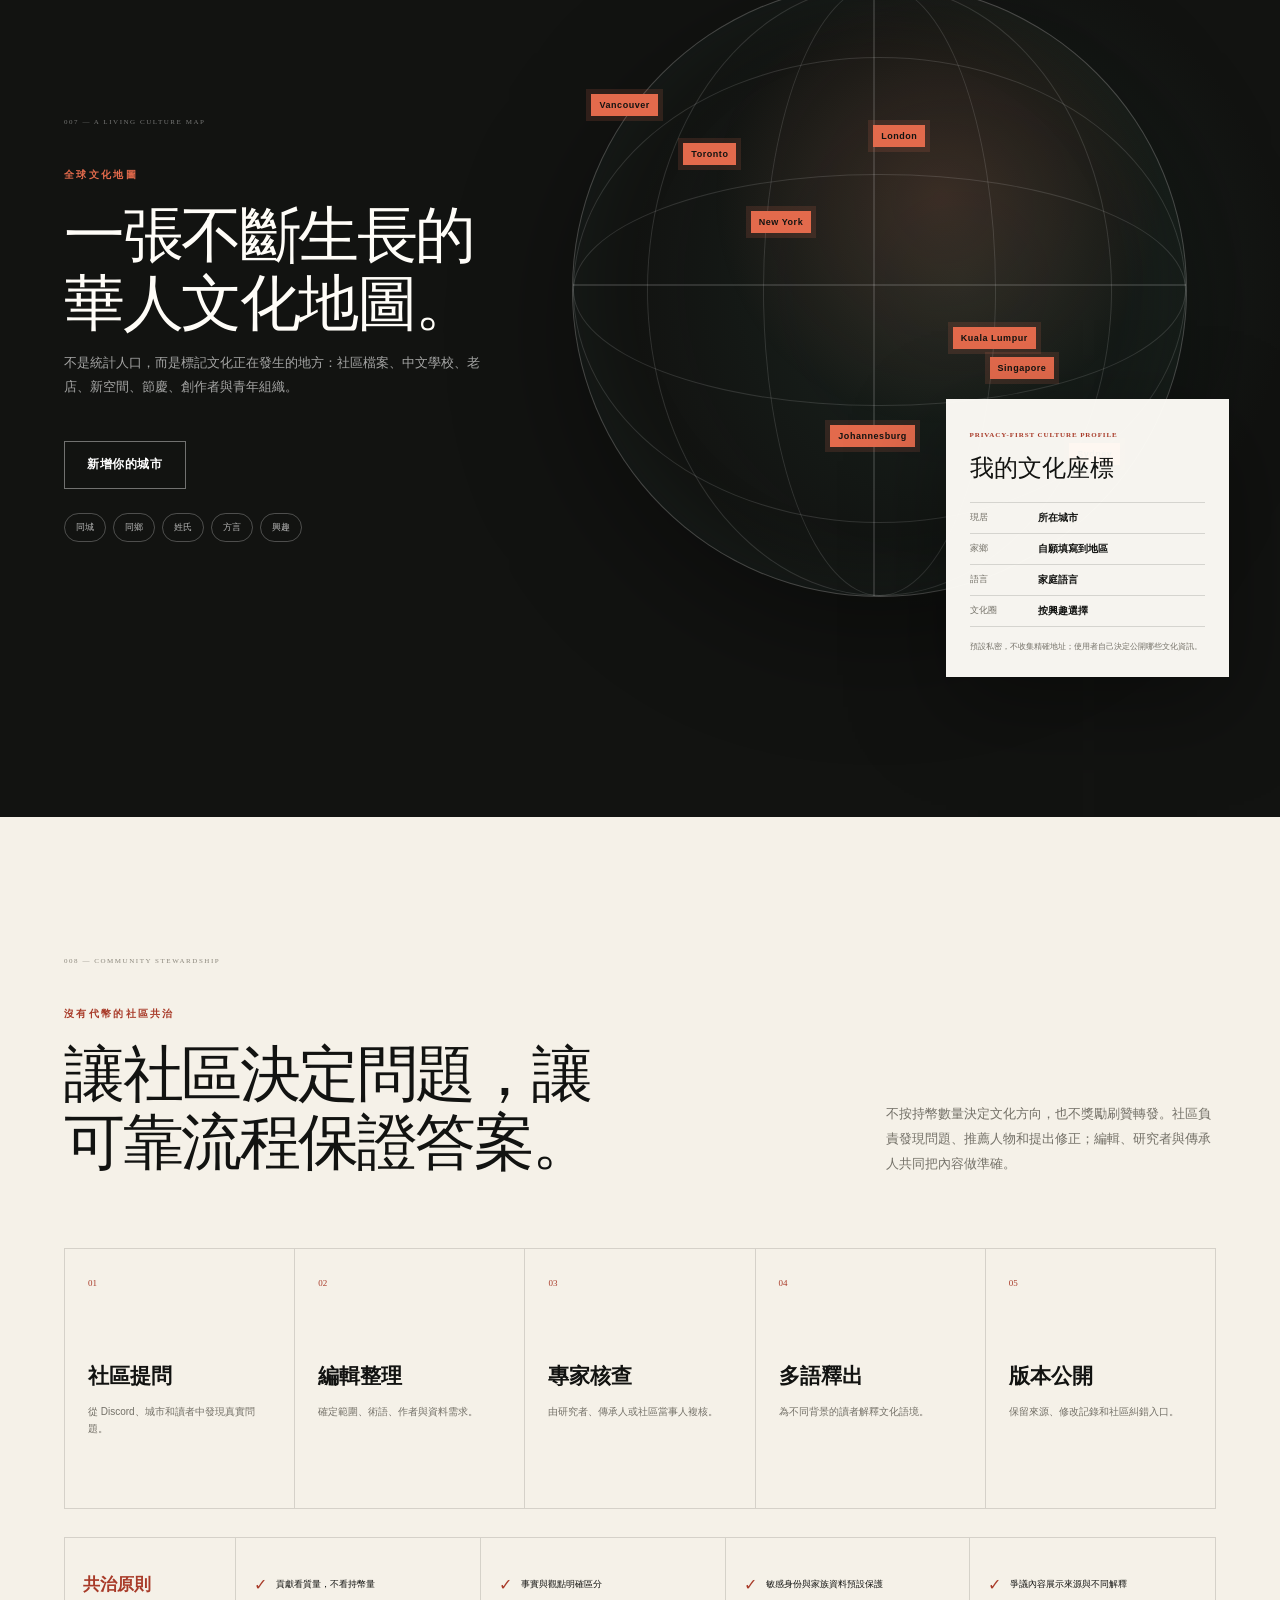
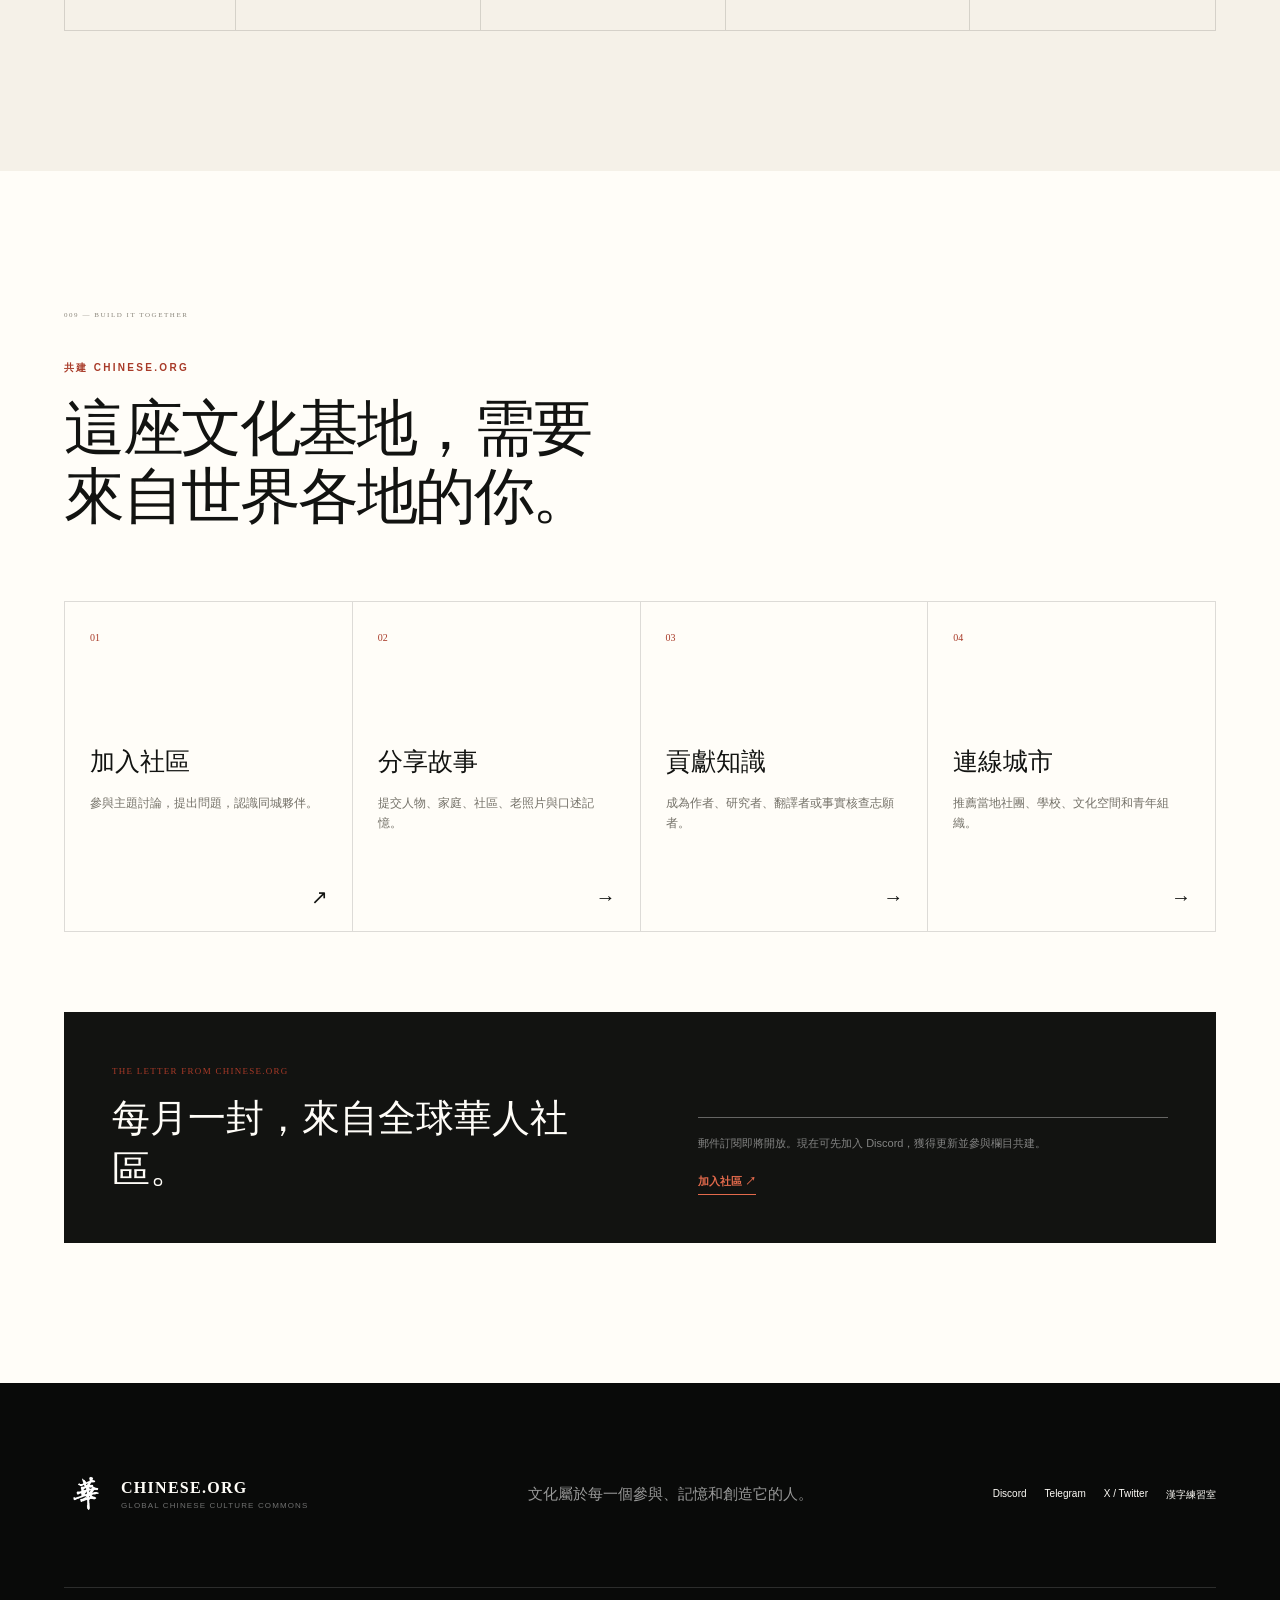
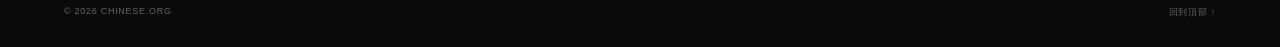
==== commit 06c971f0: "Add two-player hanzi battle game with radical recombination pk.html: landscape battle page. Two play" ====
--- a/index.html
+++ b/index.html
@@ -74,6 +74,7 @@
           <a class="button button-ghost" href="writing.html" data-zht="進入漢字智能教練" data-zhs="进入汉字智能教练" data-en="Open the Hanzi coach">進入漢字智能教練</a>
           <a class="button button-ghost" href="speak.html" data-zht="童聲跑馬燈 🎤" data-zhs="童声跑马灯 🎤" data-en="Speak &amp; Scroll 🎤">童聲跑馬燈 🎤</a>
           <a class="button button-ghost" href="poem.html" data-zht="唐詩掉落挑戰 ⭐" data-zhs="唐诗掉落挑战 ⭐" data-en="Tang Poem Drop ⭐">唐詩掉落挑戰 ⭐</a>
+          <a class="button button-ghost" href="pk.html" data-zht="漢字龍虎鬥 ⚔️" data-zhs="汉字龙虎斗 ⚔️" data-en="Hanzi Battle ⚔️">漢字龍虎鬥 ⚔️</a>
         </div>
       </div>
       <aside class="hero-product-panel" aria-label="文化智能體實時界面">
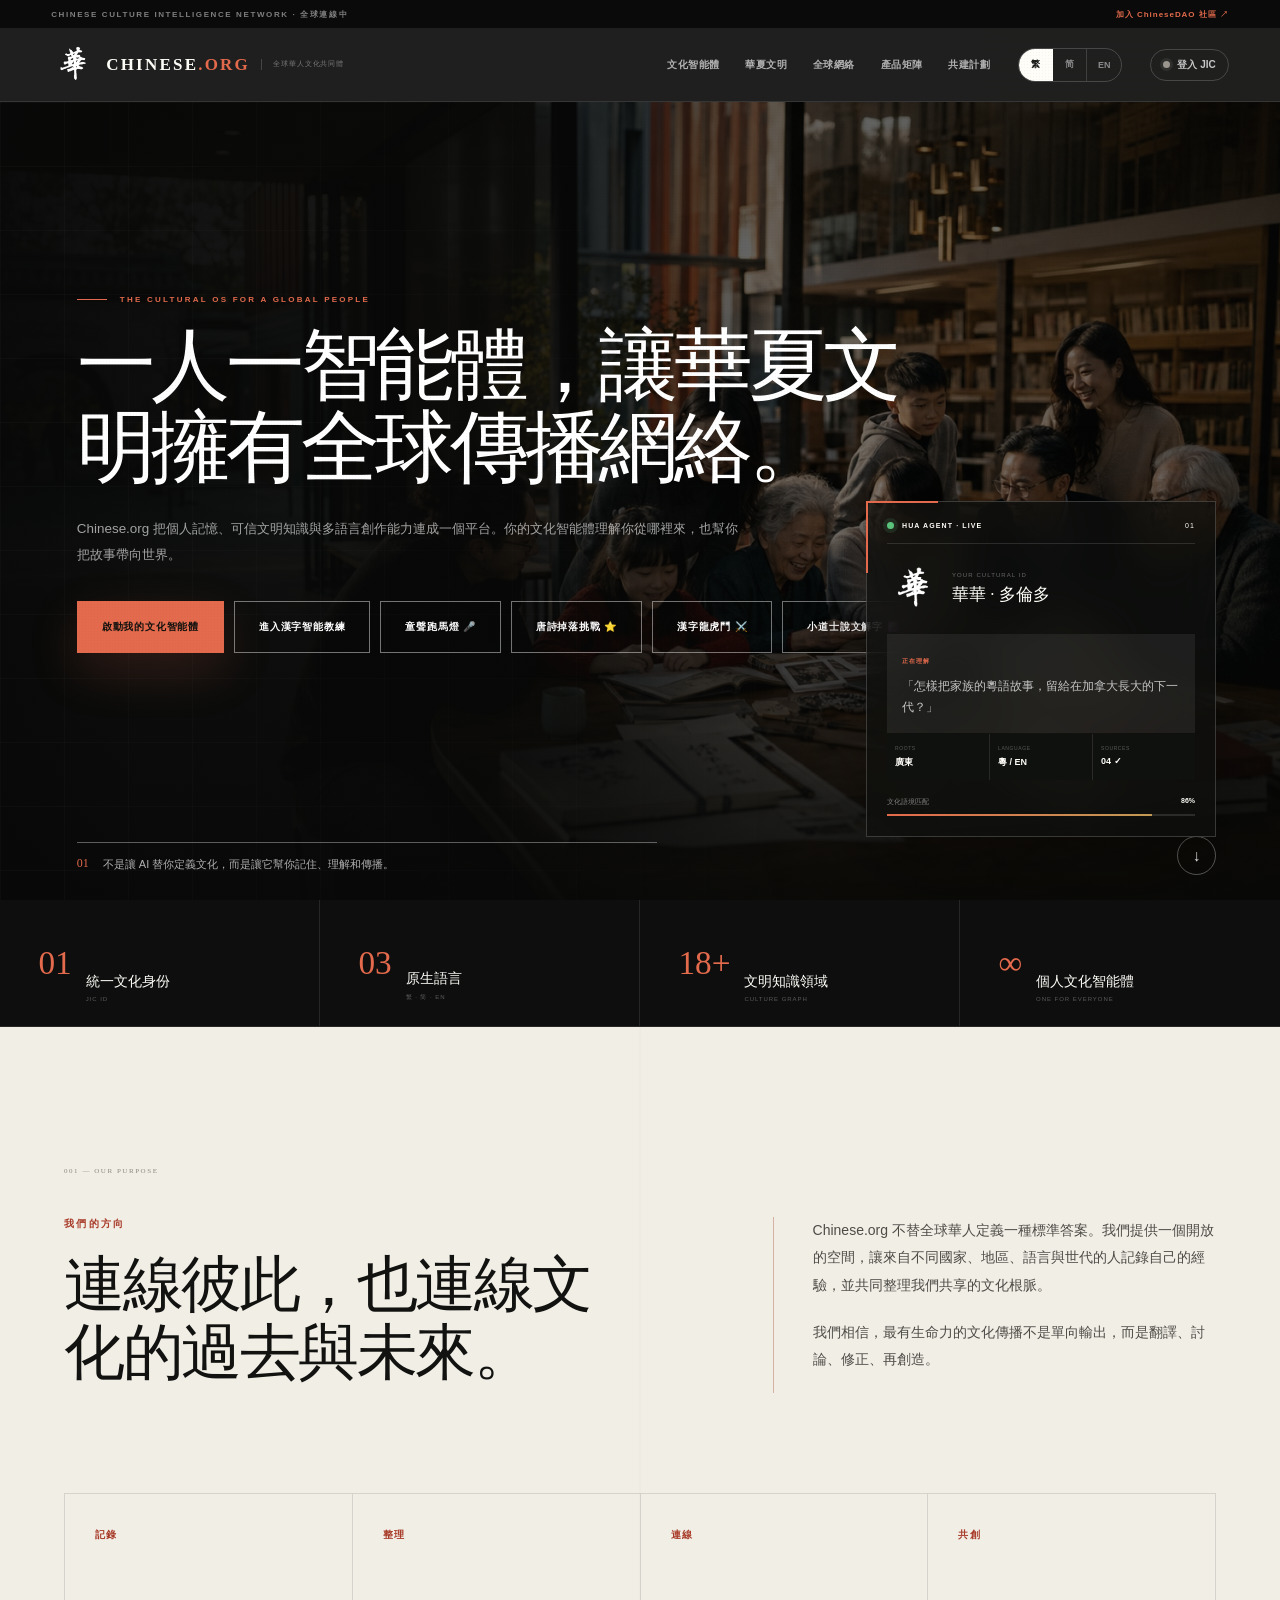
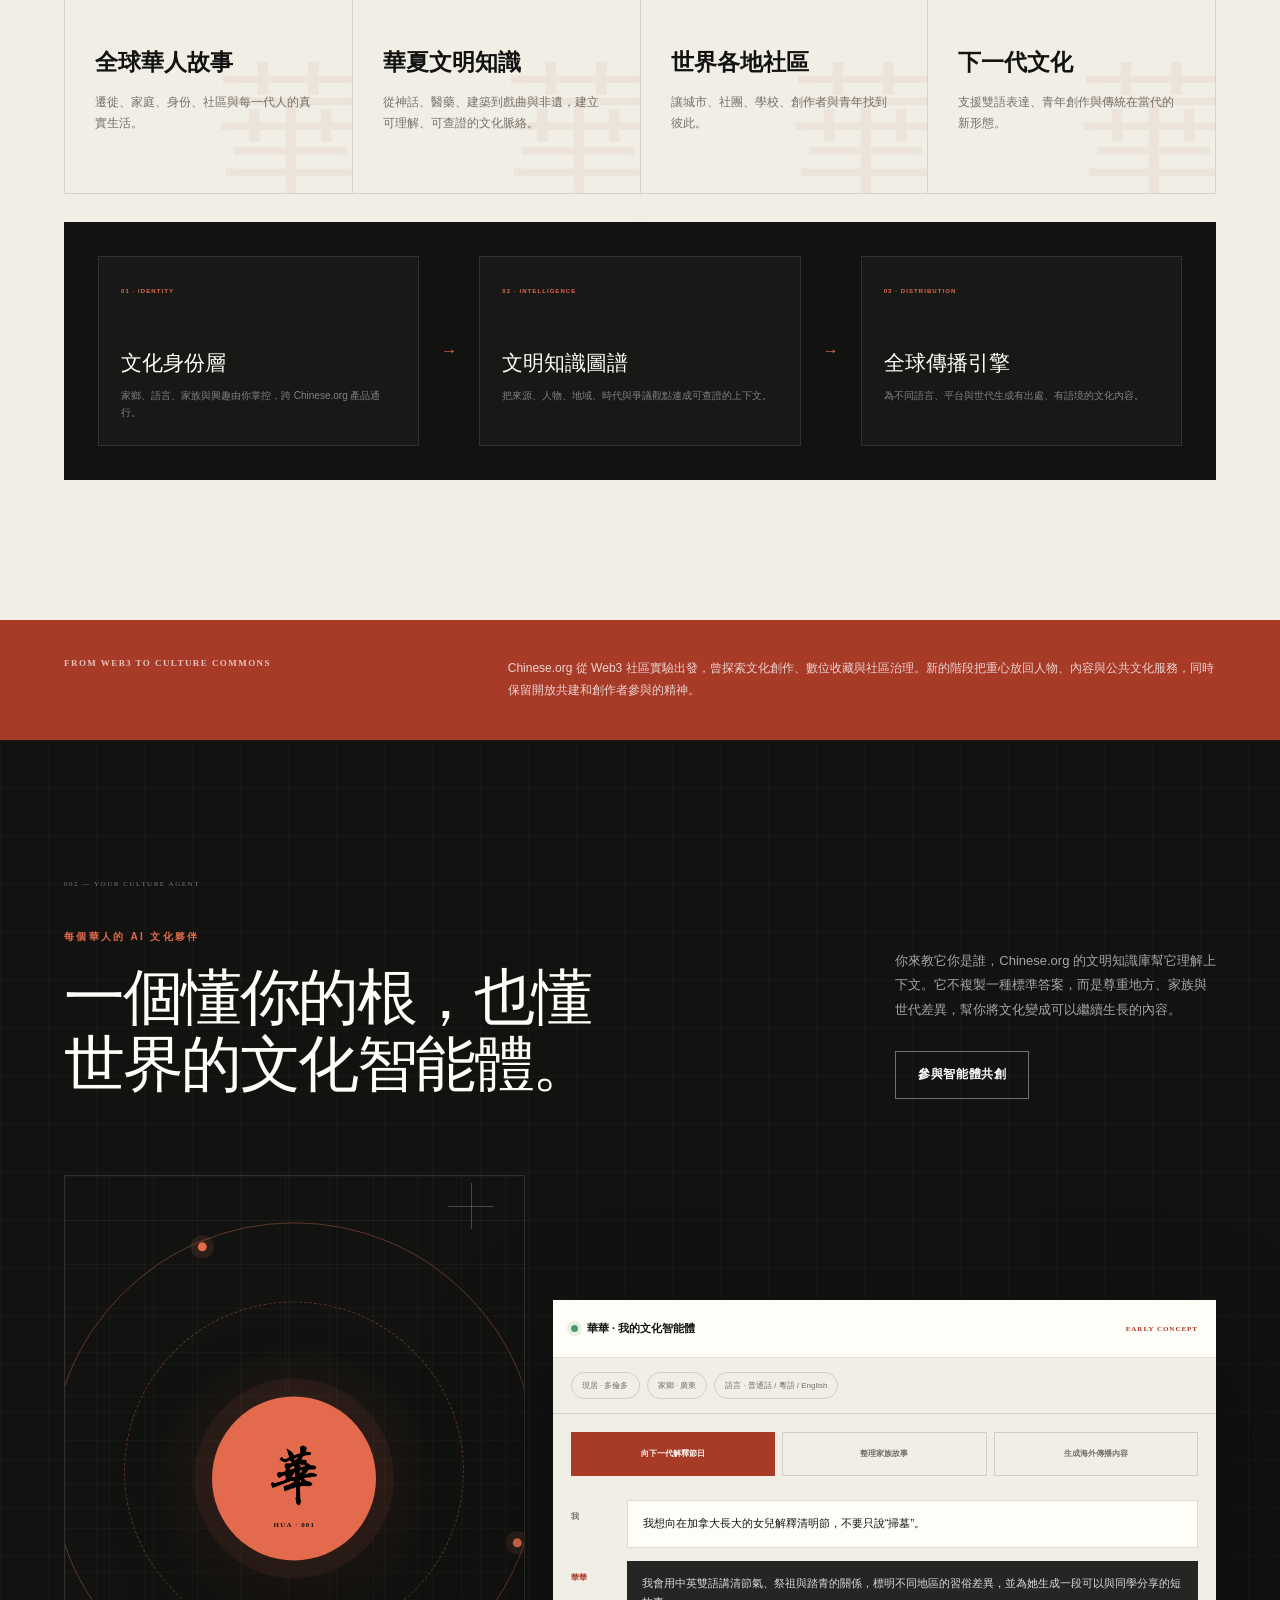
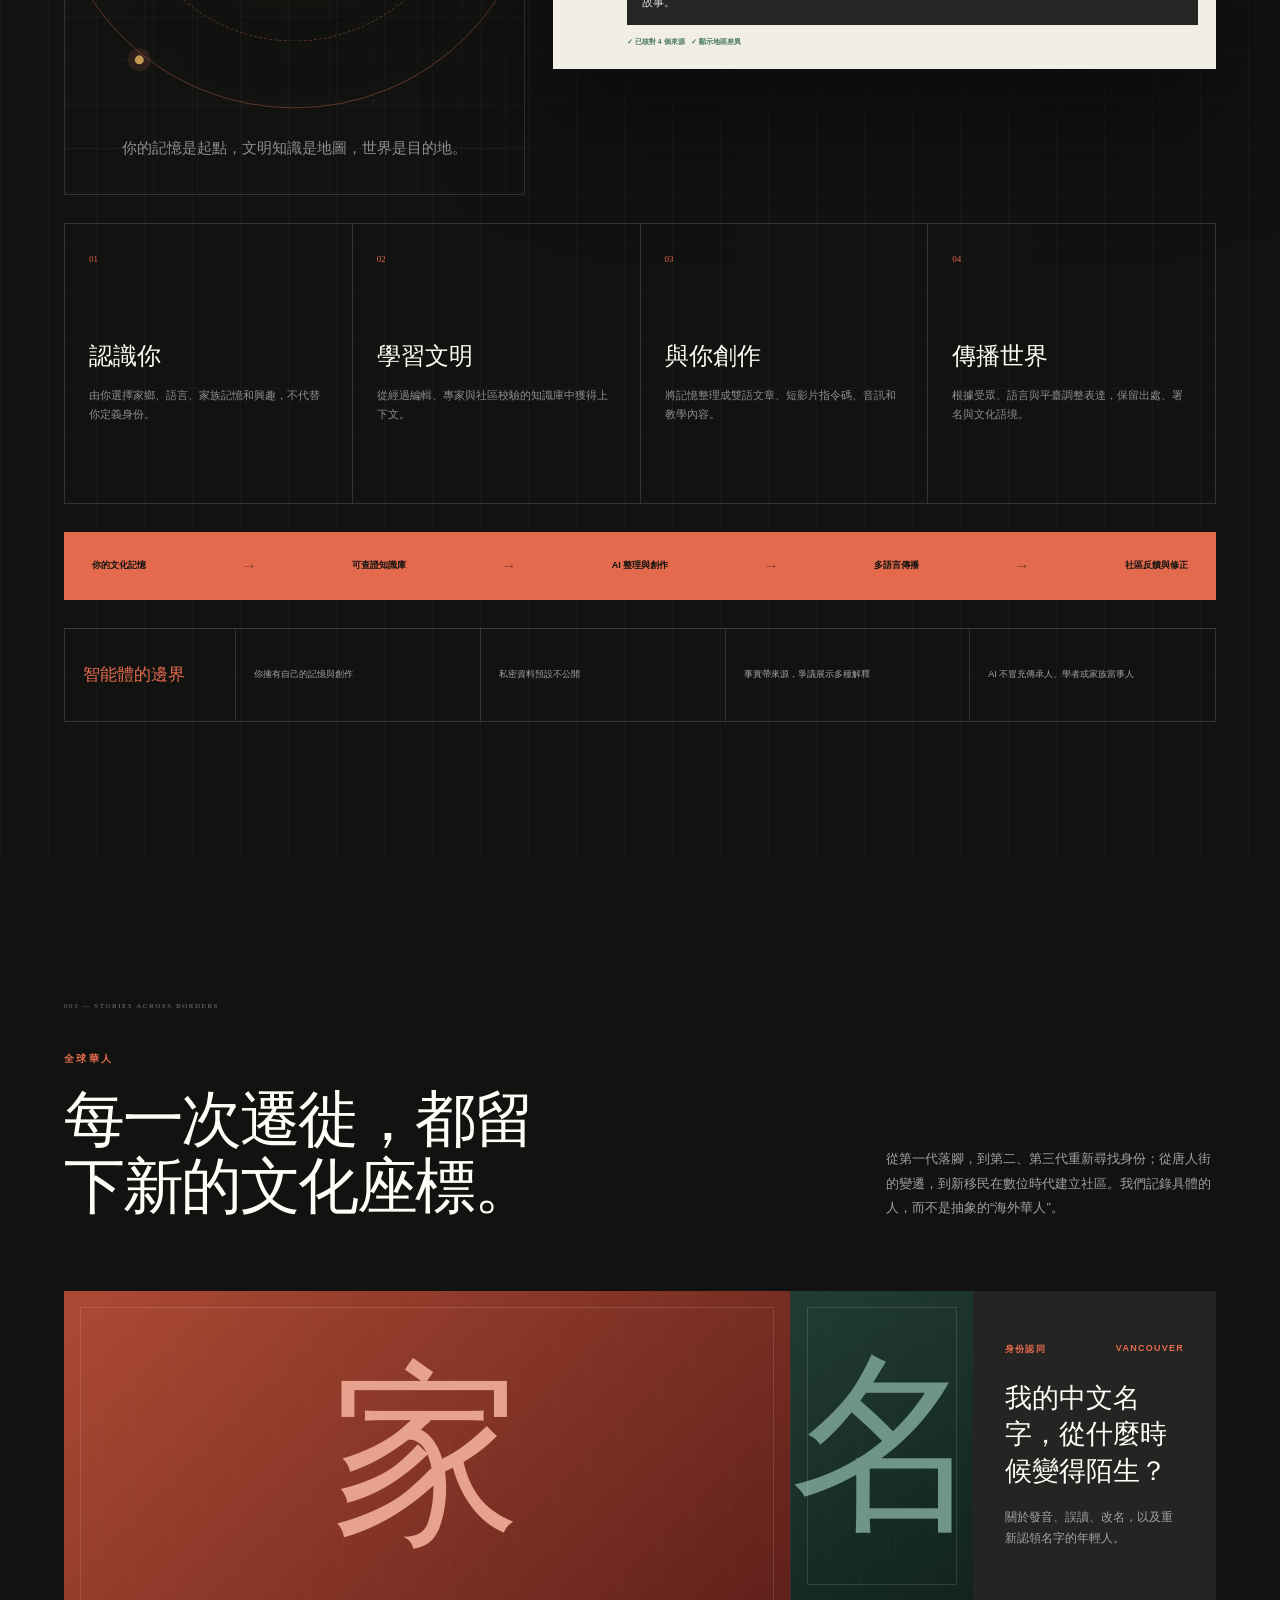
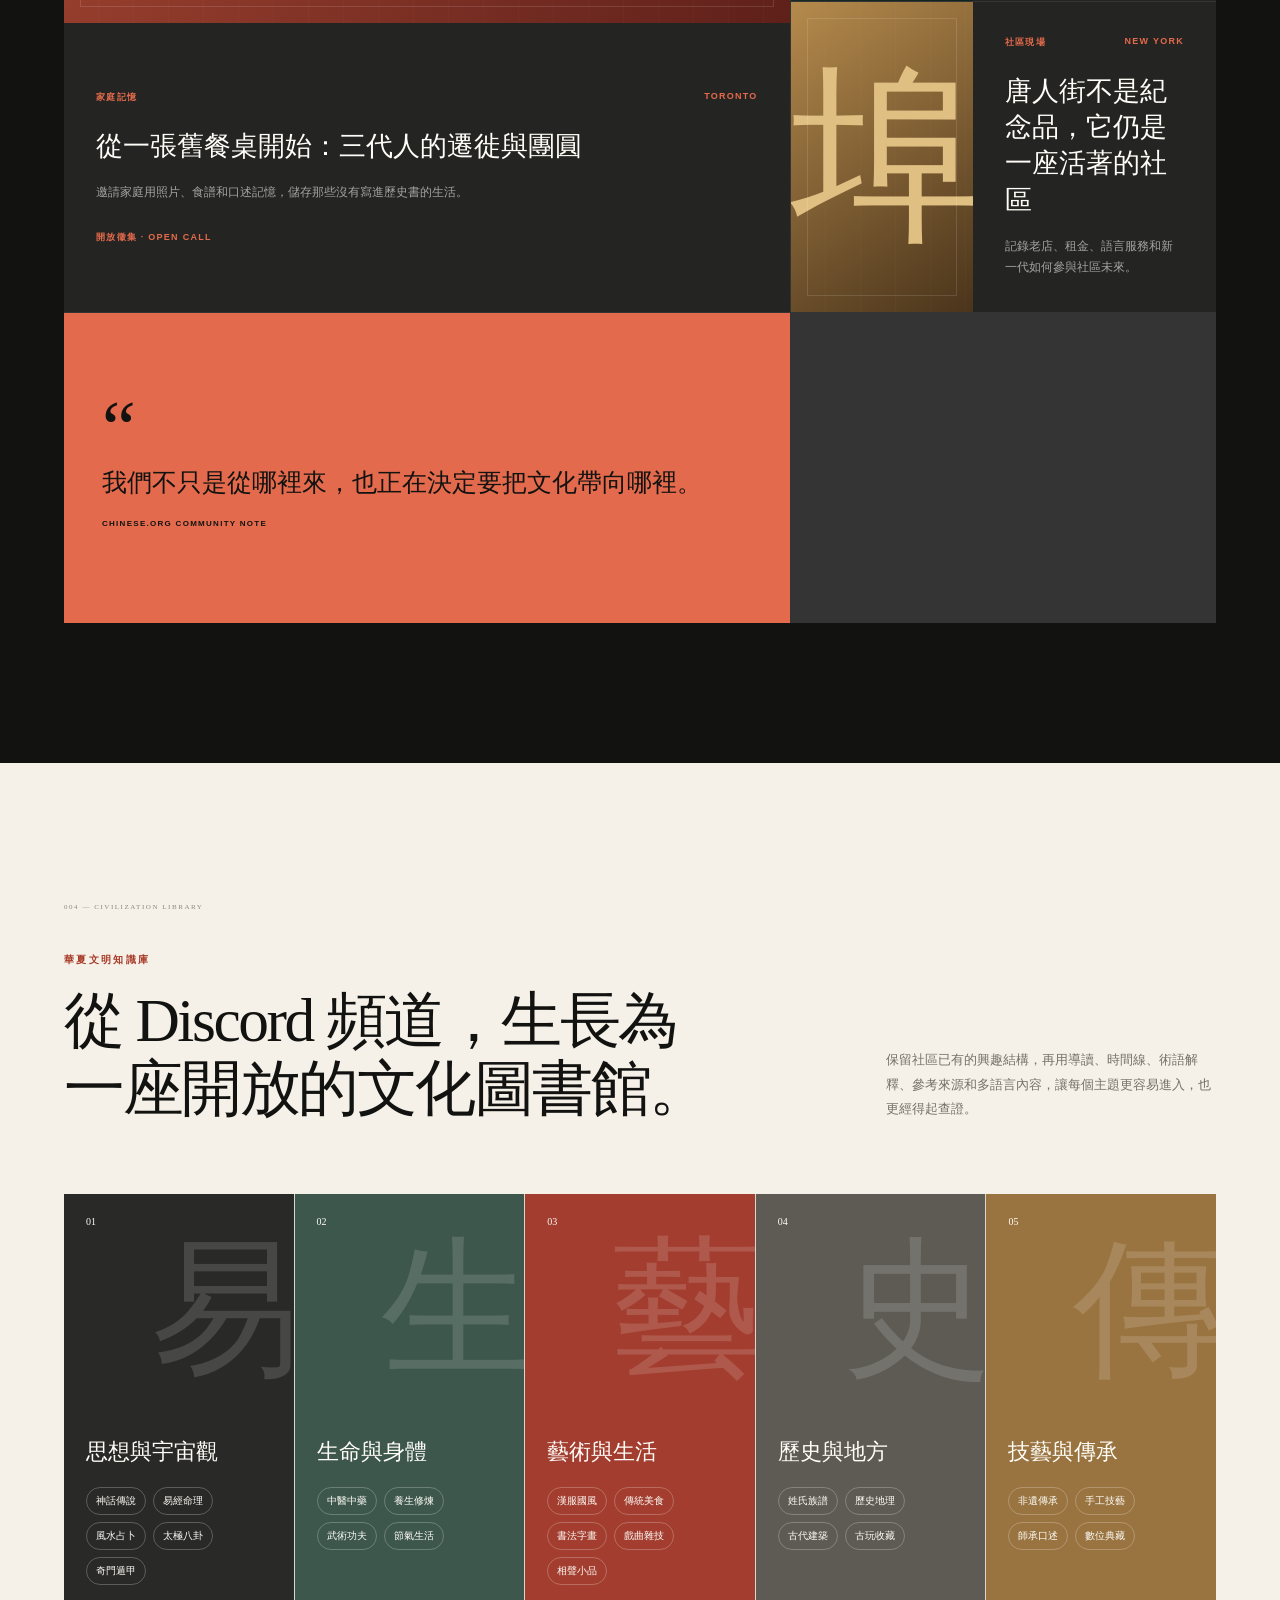
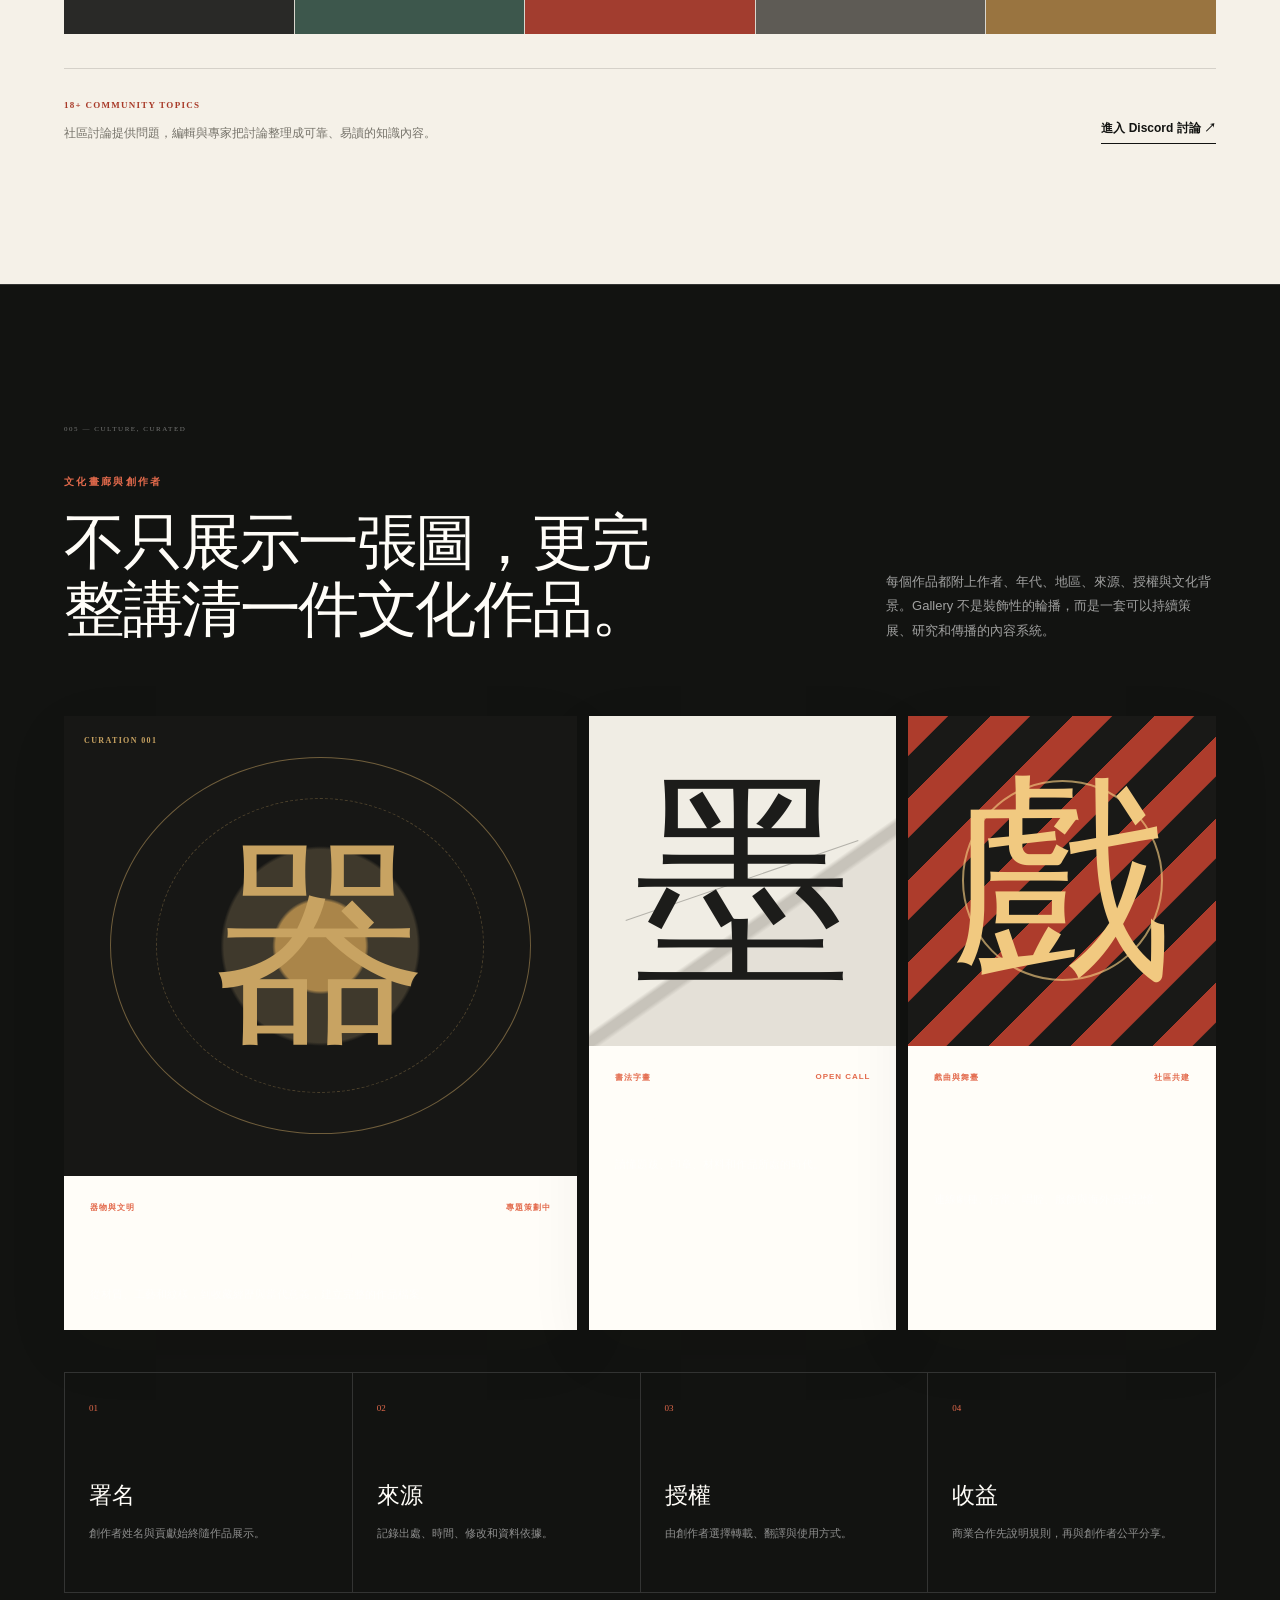
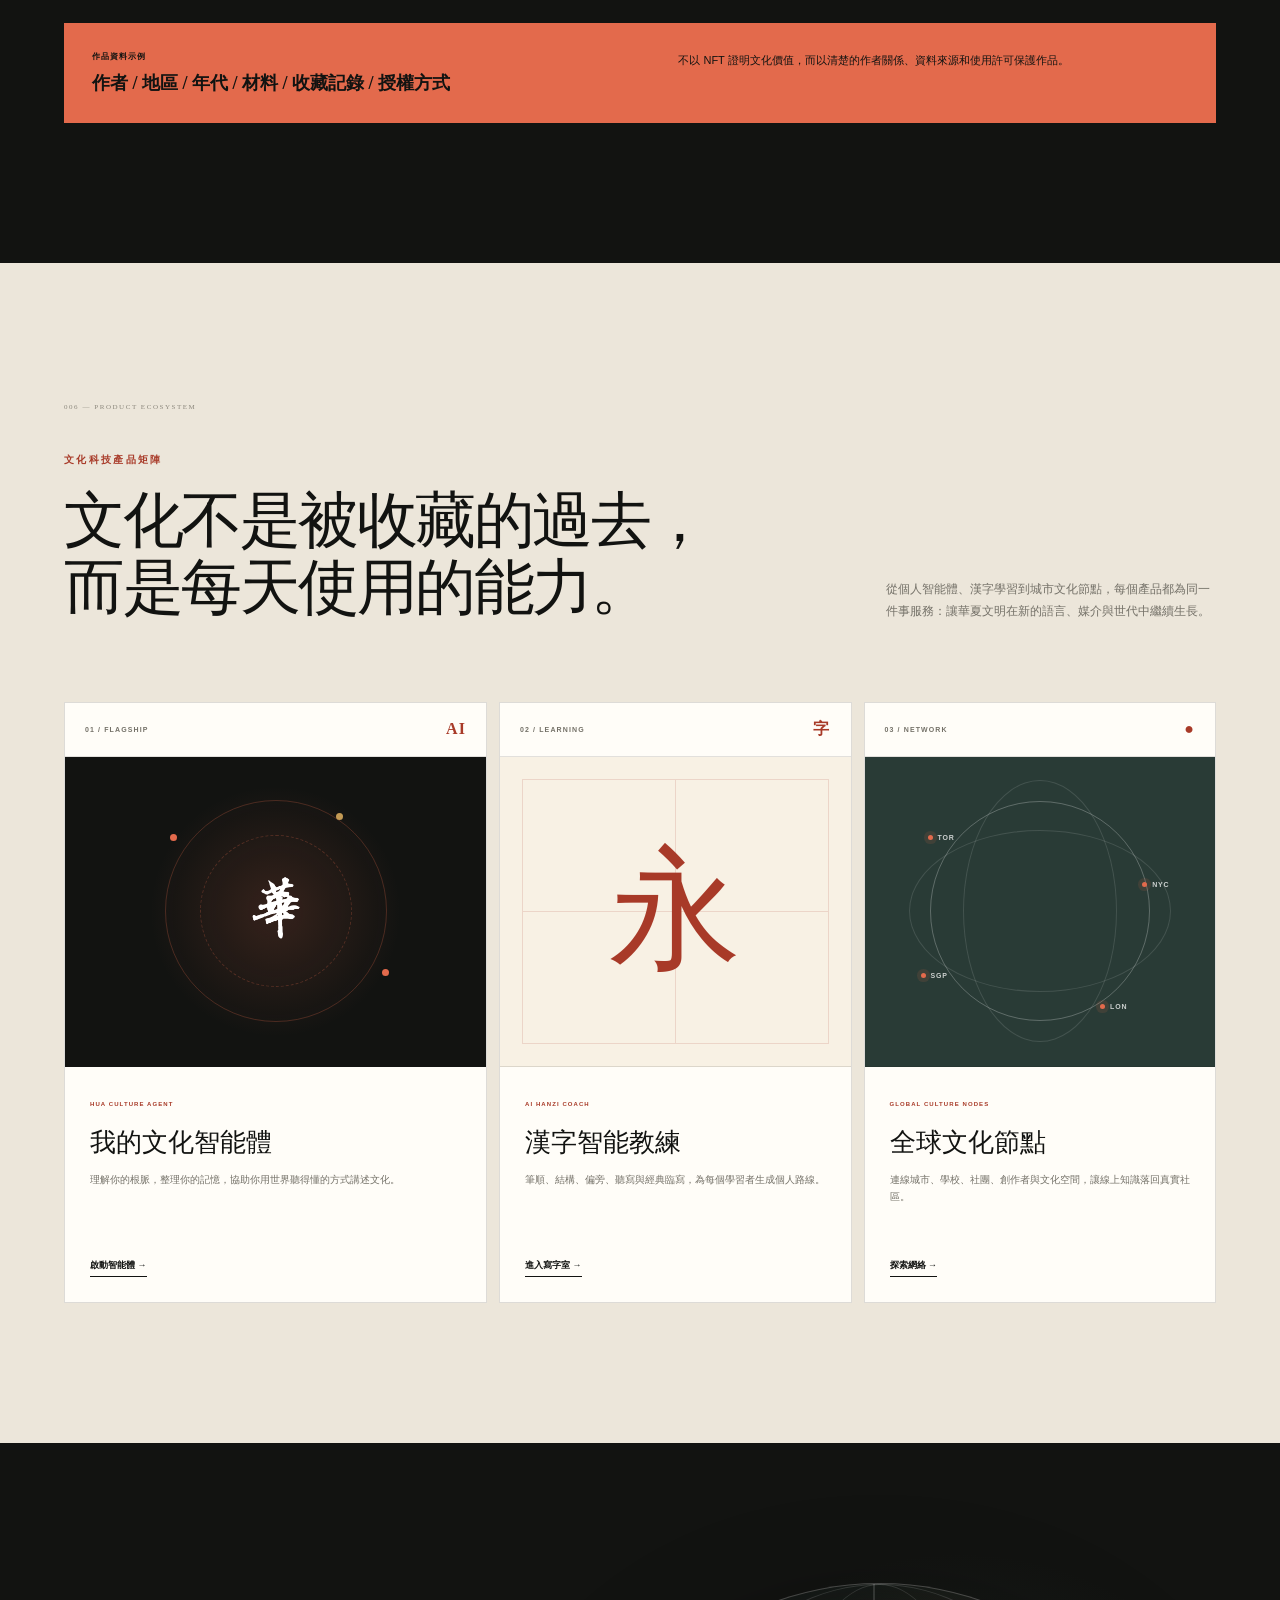
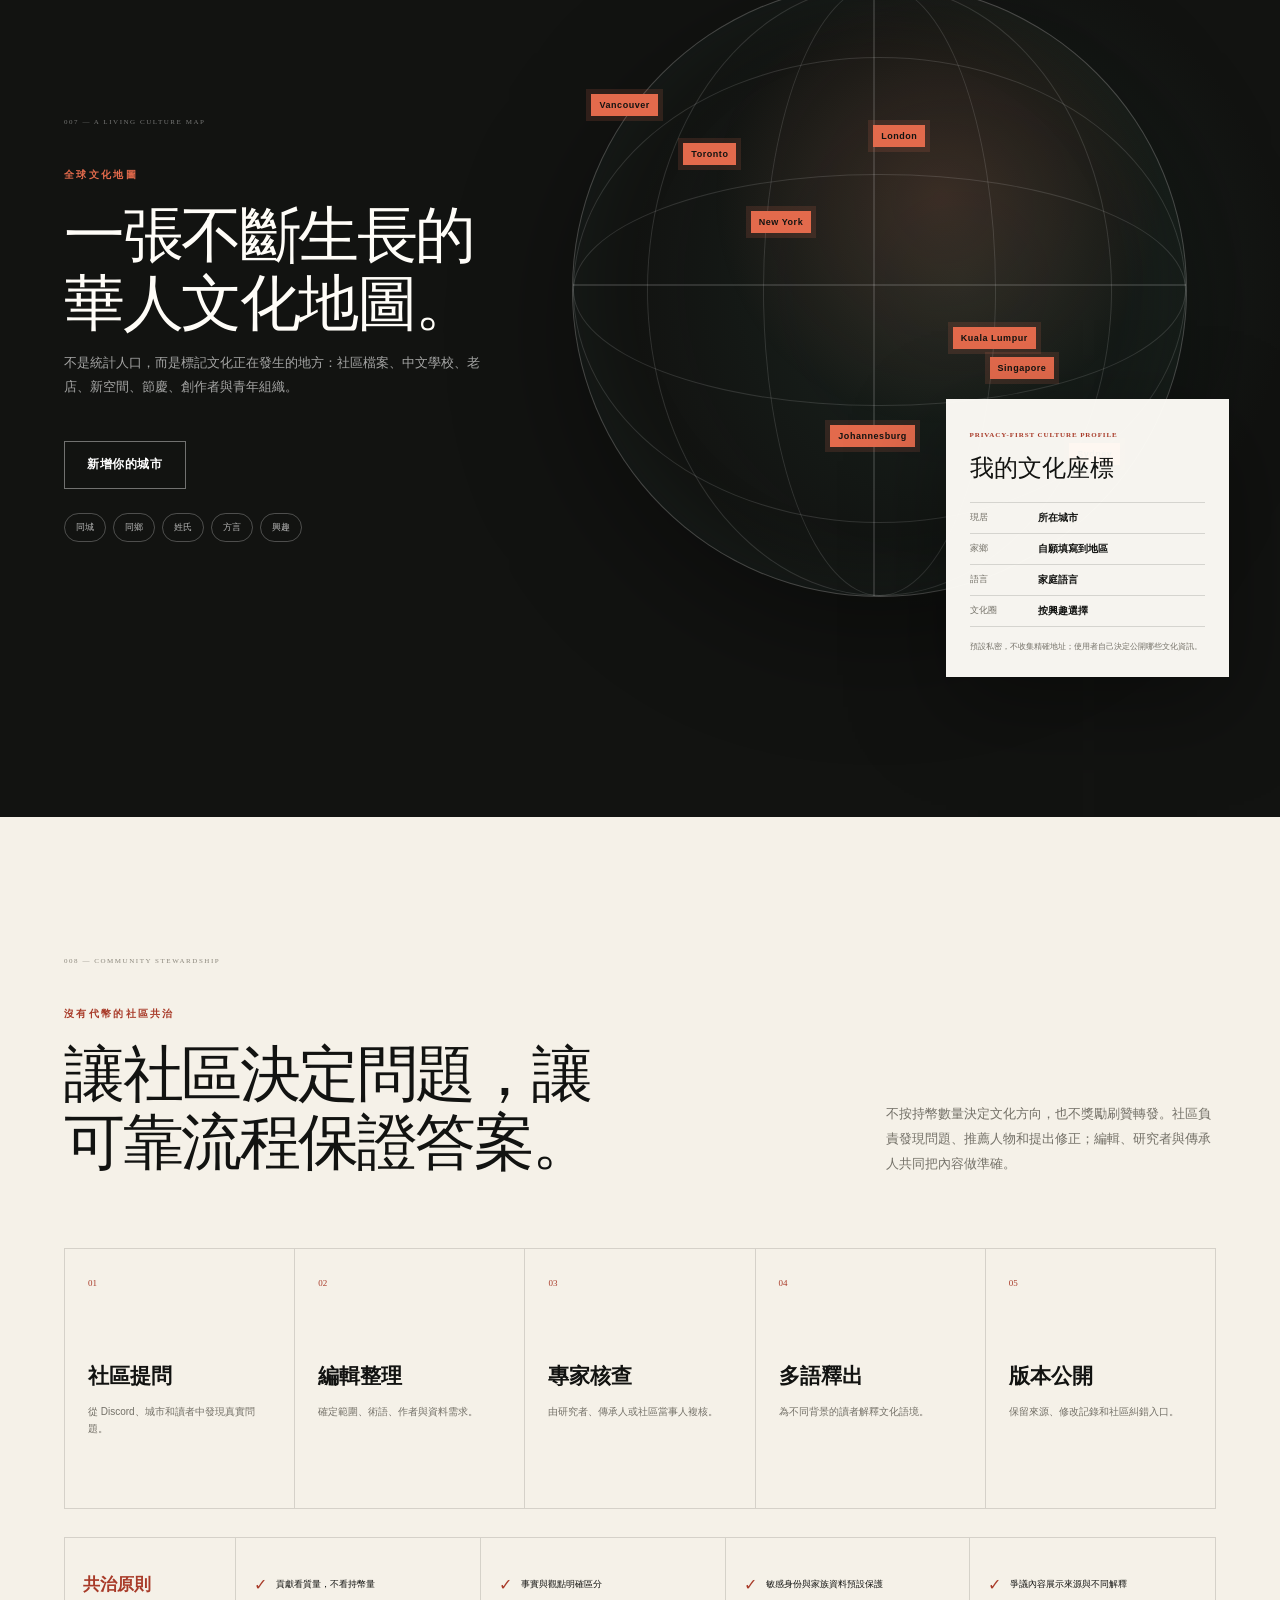
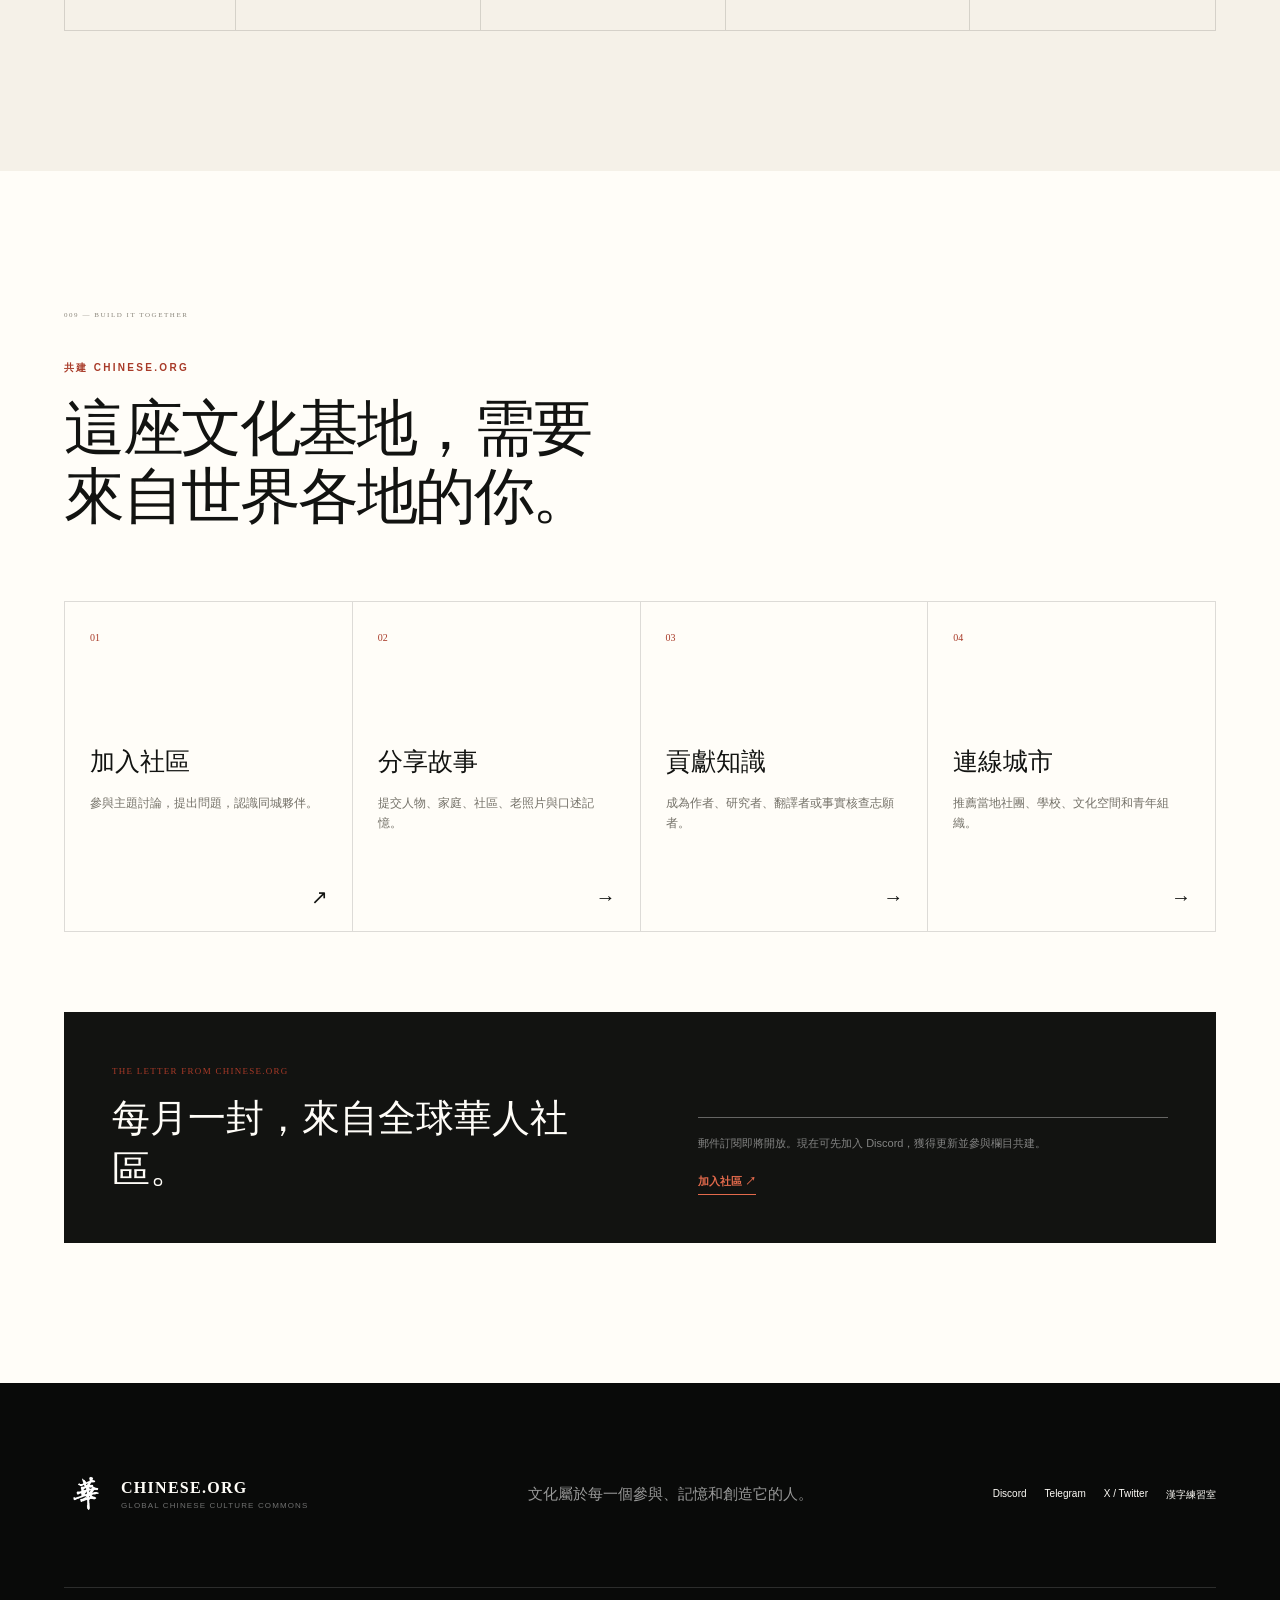
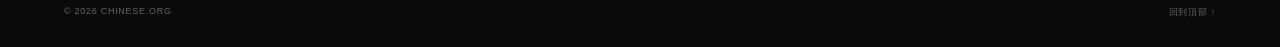
==== commit d46781a5: "Add the Little Taoist Shuowen storyteller page shuowen.html: a chat-style page where a little Taoist" ====
--- a/index.html
+++ b/index.html
@@ -75,6 +75,7 @@
           <a class="button button-ghost" href="speak.html" data-zht="童聲跑馬燈 🎤" data-zhs="童声跑马灯 🎤" data-en="Speak &amp; Scroll 🎤">童聲跑馬燈 🎤</a>
           <a class="button button-ghost" href="poem.html" data-zht="唐詩掉落挑戰 ⭐" data-zhs="唐诗掉落挑战 ⭐" data-en="Tang Poem Drop ⭐">唐詩掉落挑戰 ⭐</a>
           <a class="button button-ghost" href="pk.html" data-zht="漢字龍虎鬥 ⚔️" data-zhs="汉字龙虎斗 ⚔️" data-en="Hanzi Battle ⚔️">漢字龍虎鬥 ⚔️</a>
+          <a class="button button-ghost" href="shuowen.html" data-zht="小道士說文解字 ☯️" data-zhs="小道士说文解字 ☯️" data-en="Shuowen Stories ☯️">小道士說文解字 ☯️</a>
         </div>
       </div>
       <aside class="hero-product-panel" aria-label="文化智能體實時界面">
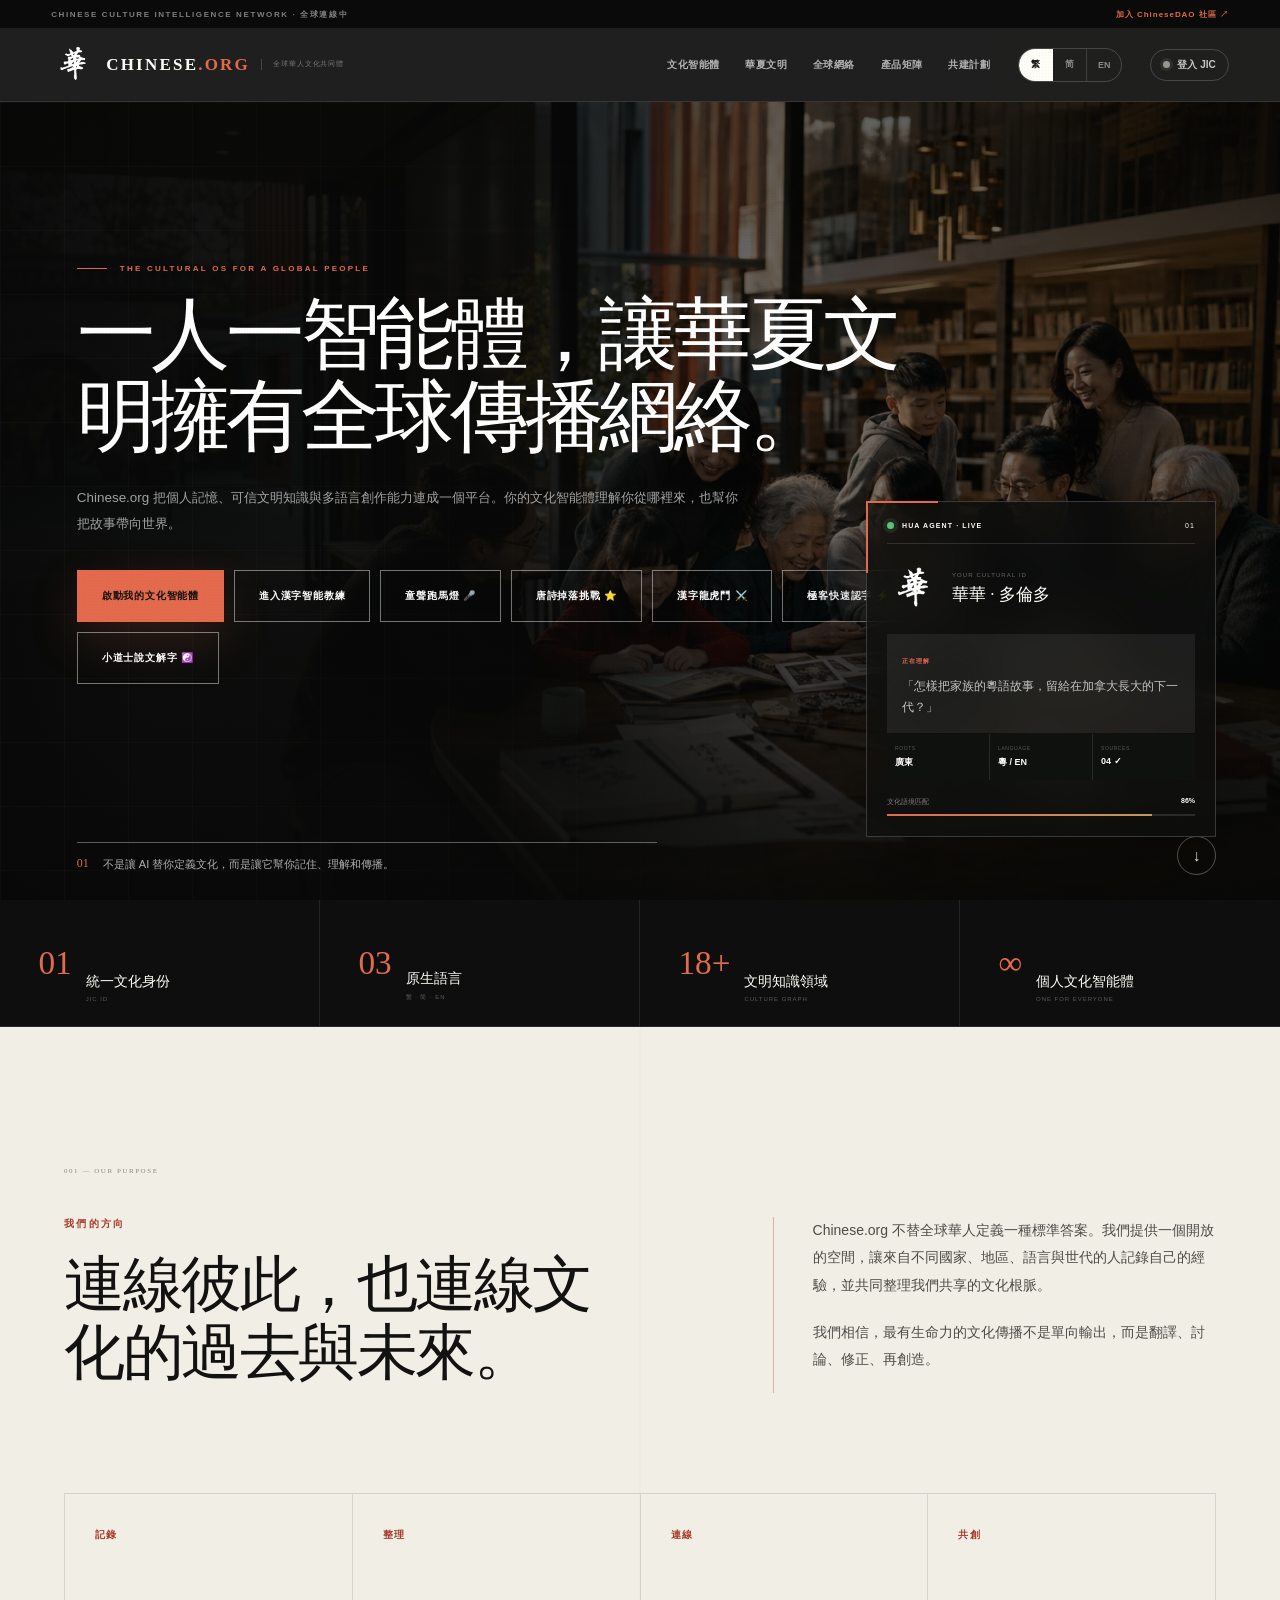
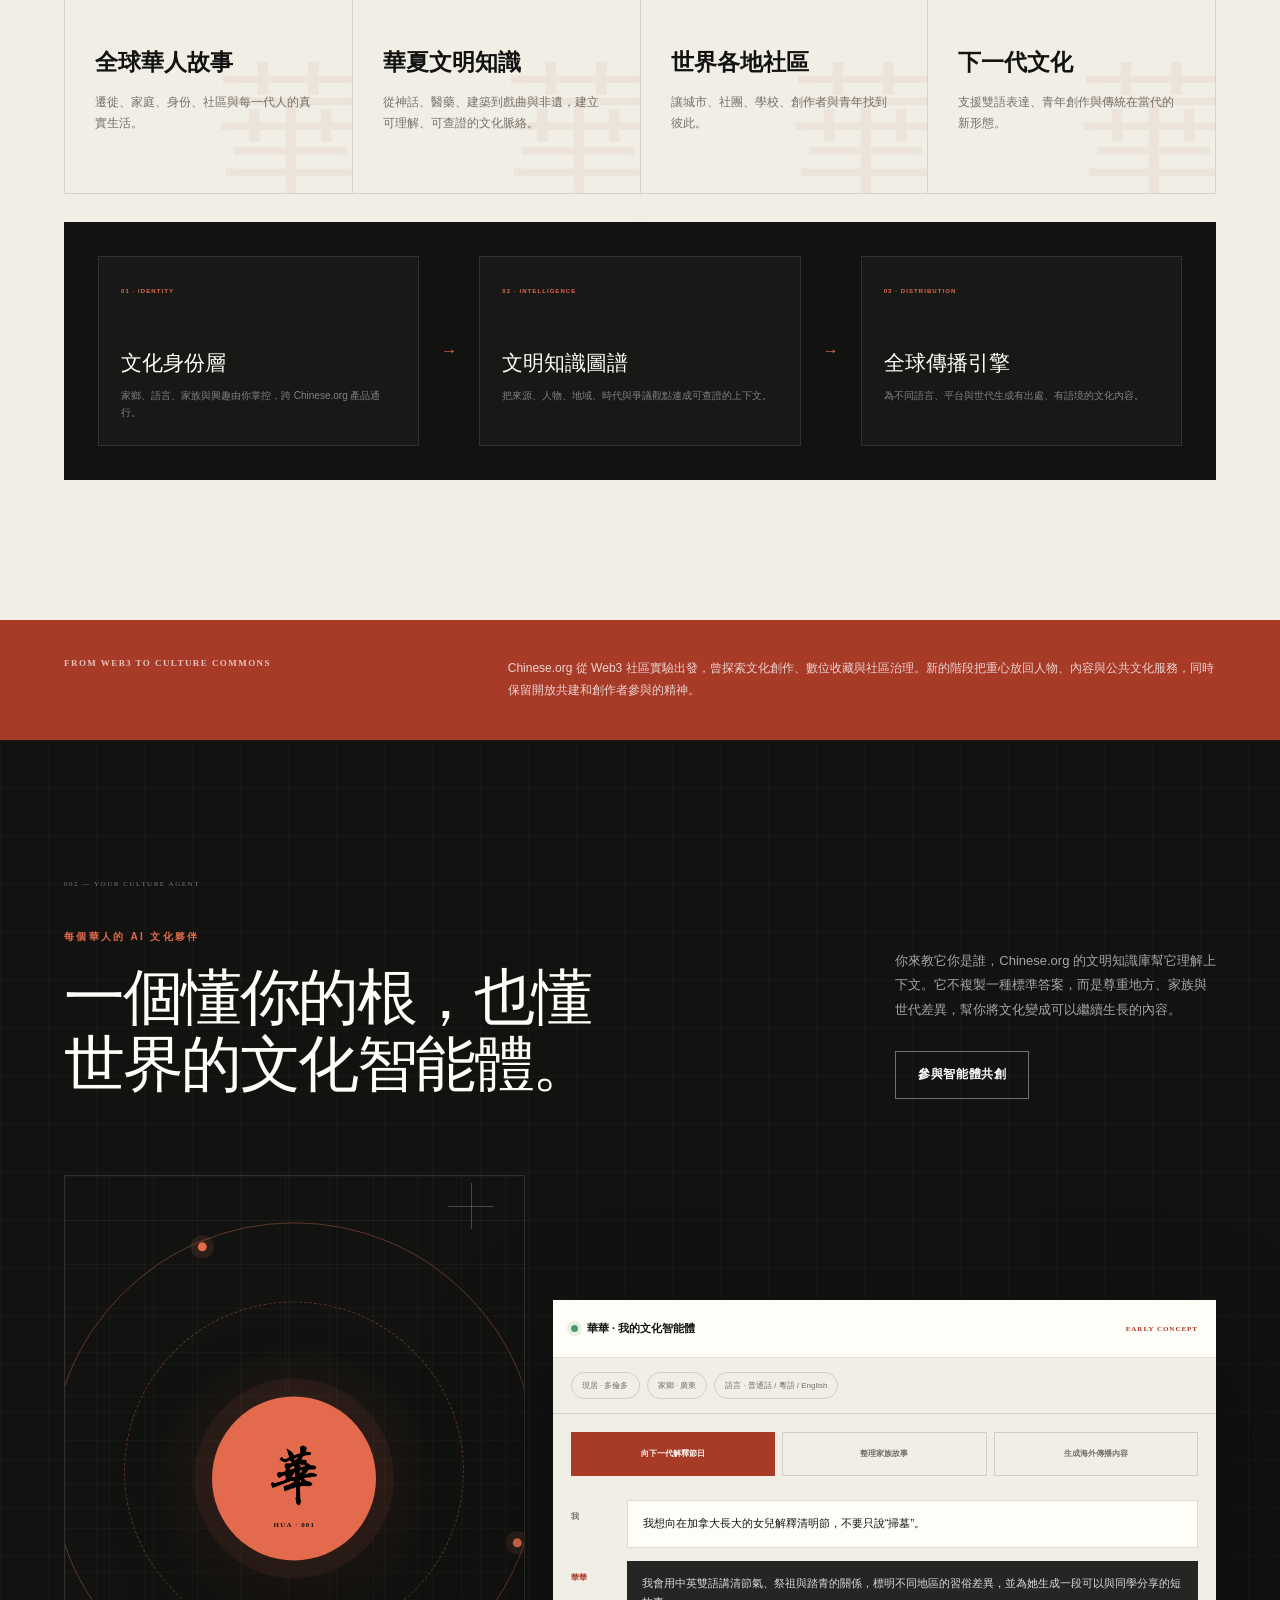
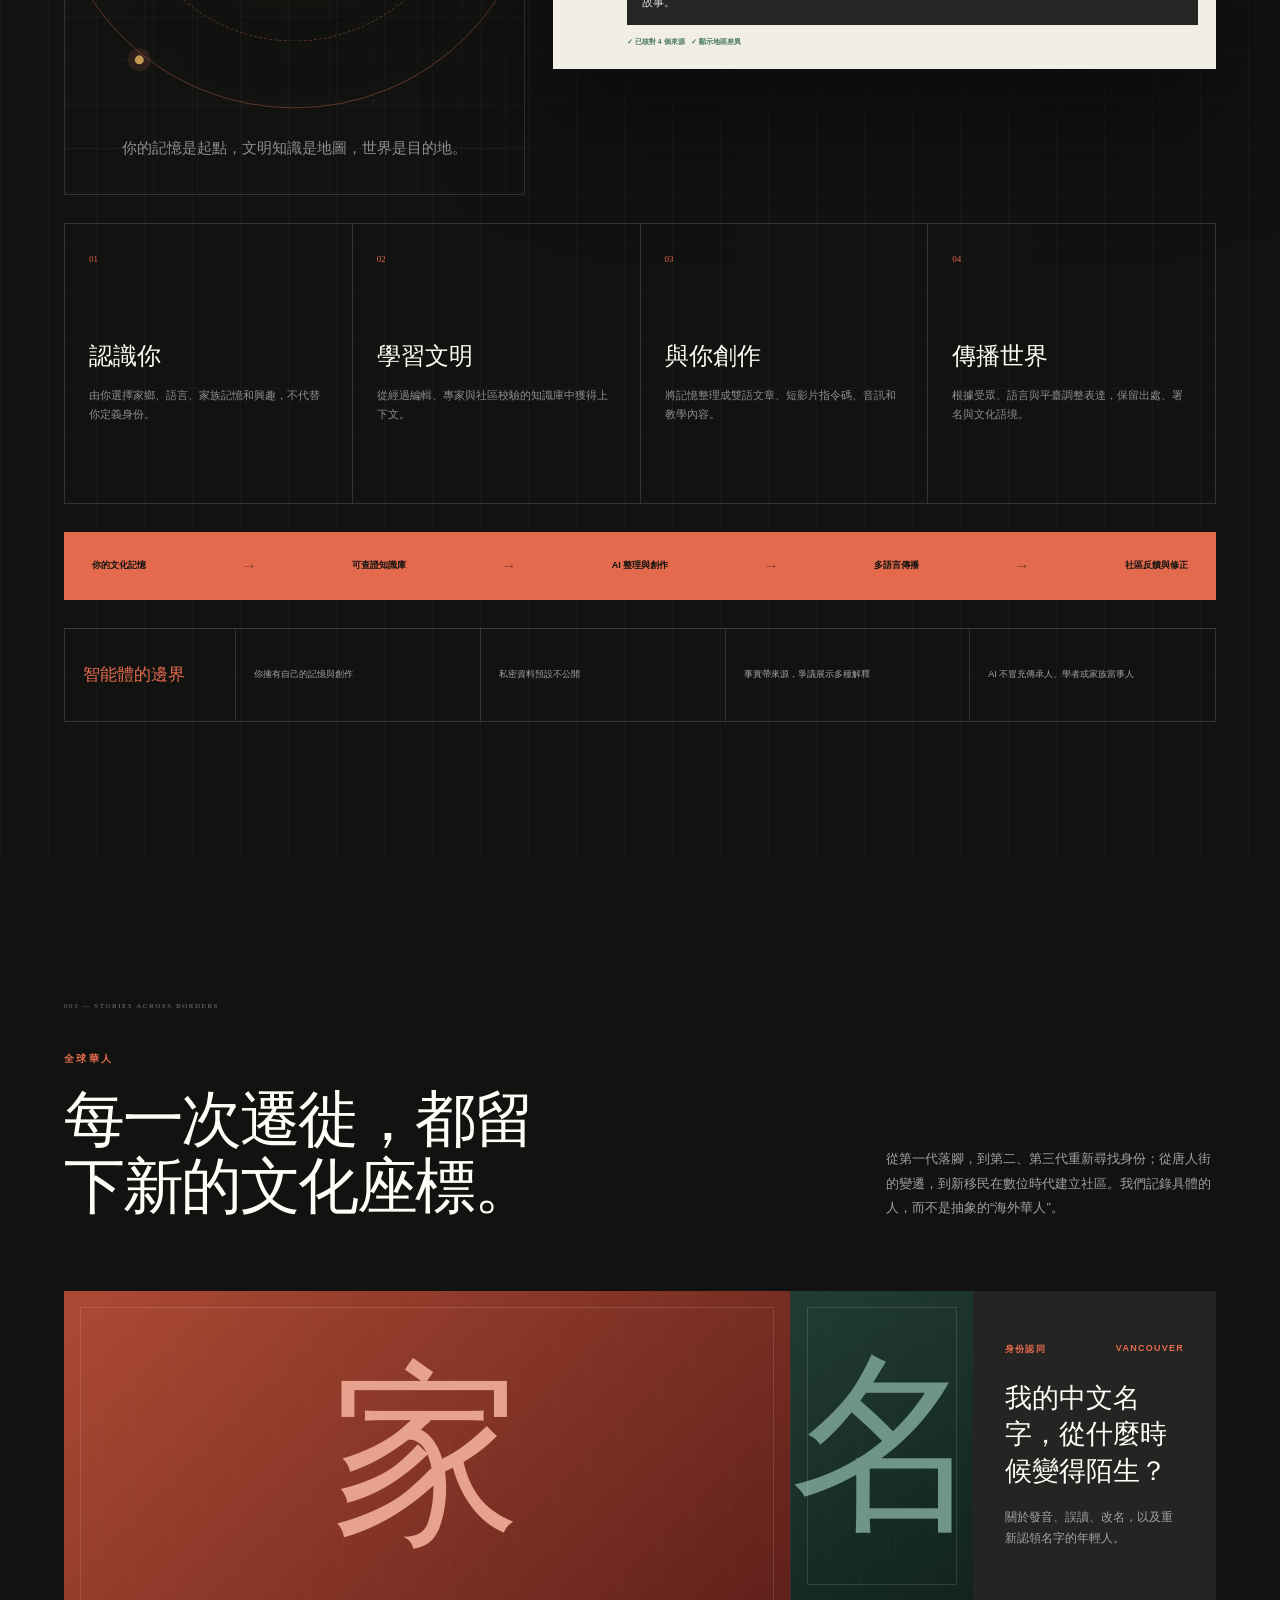
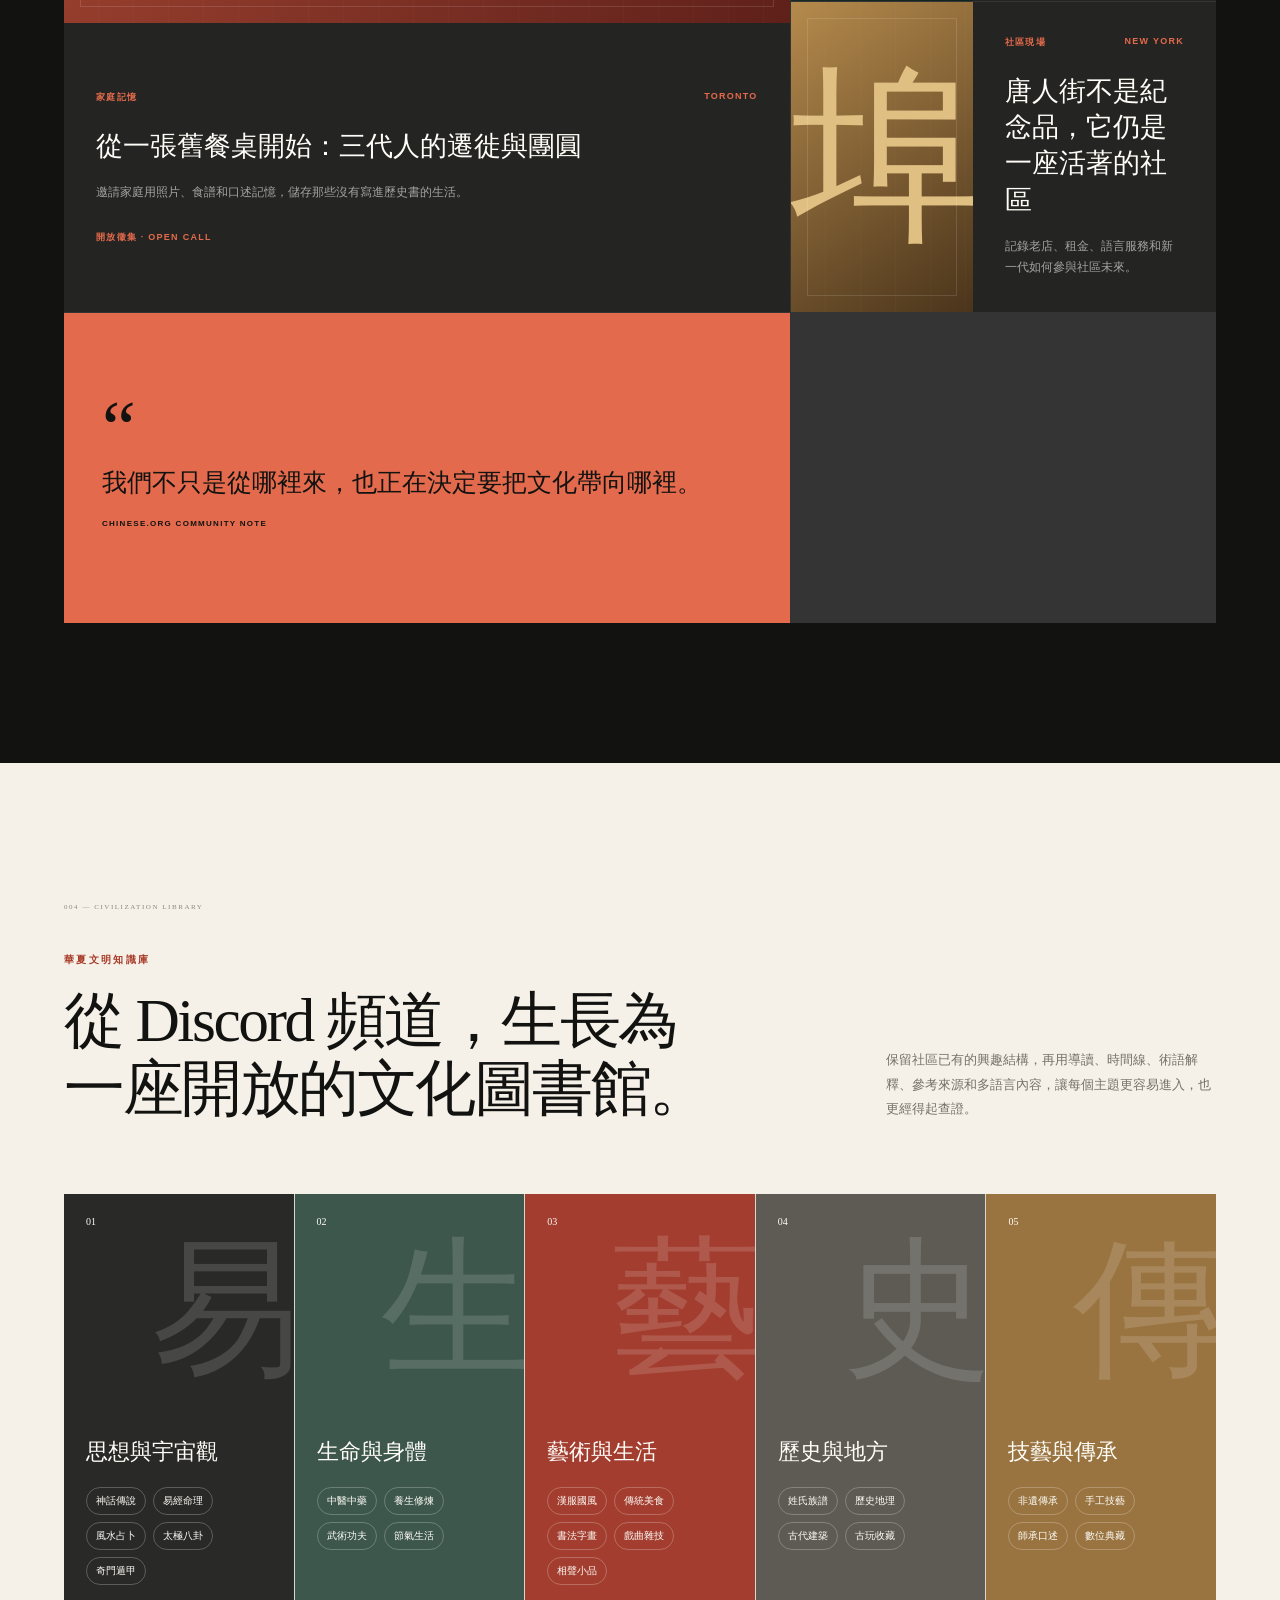
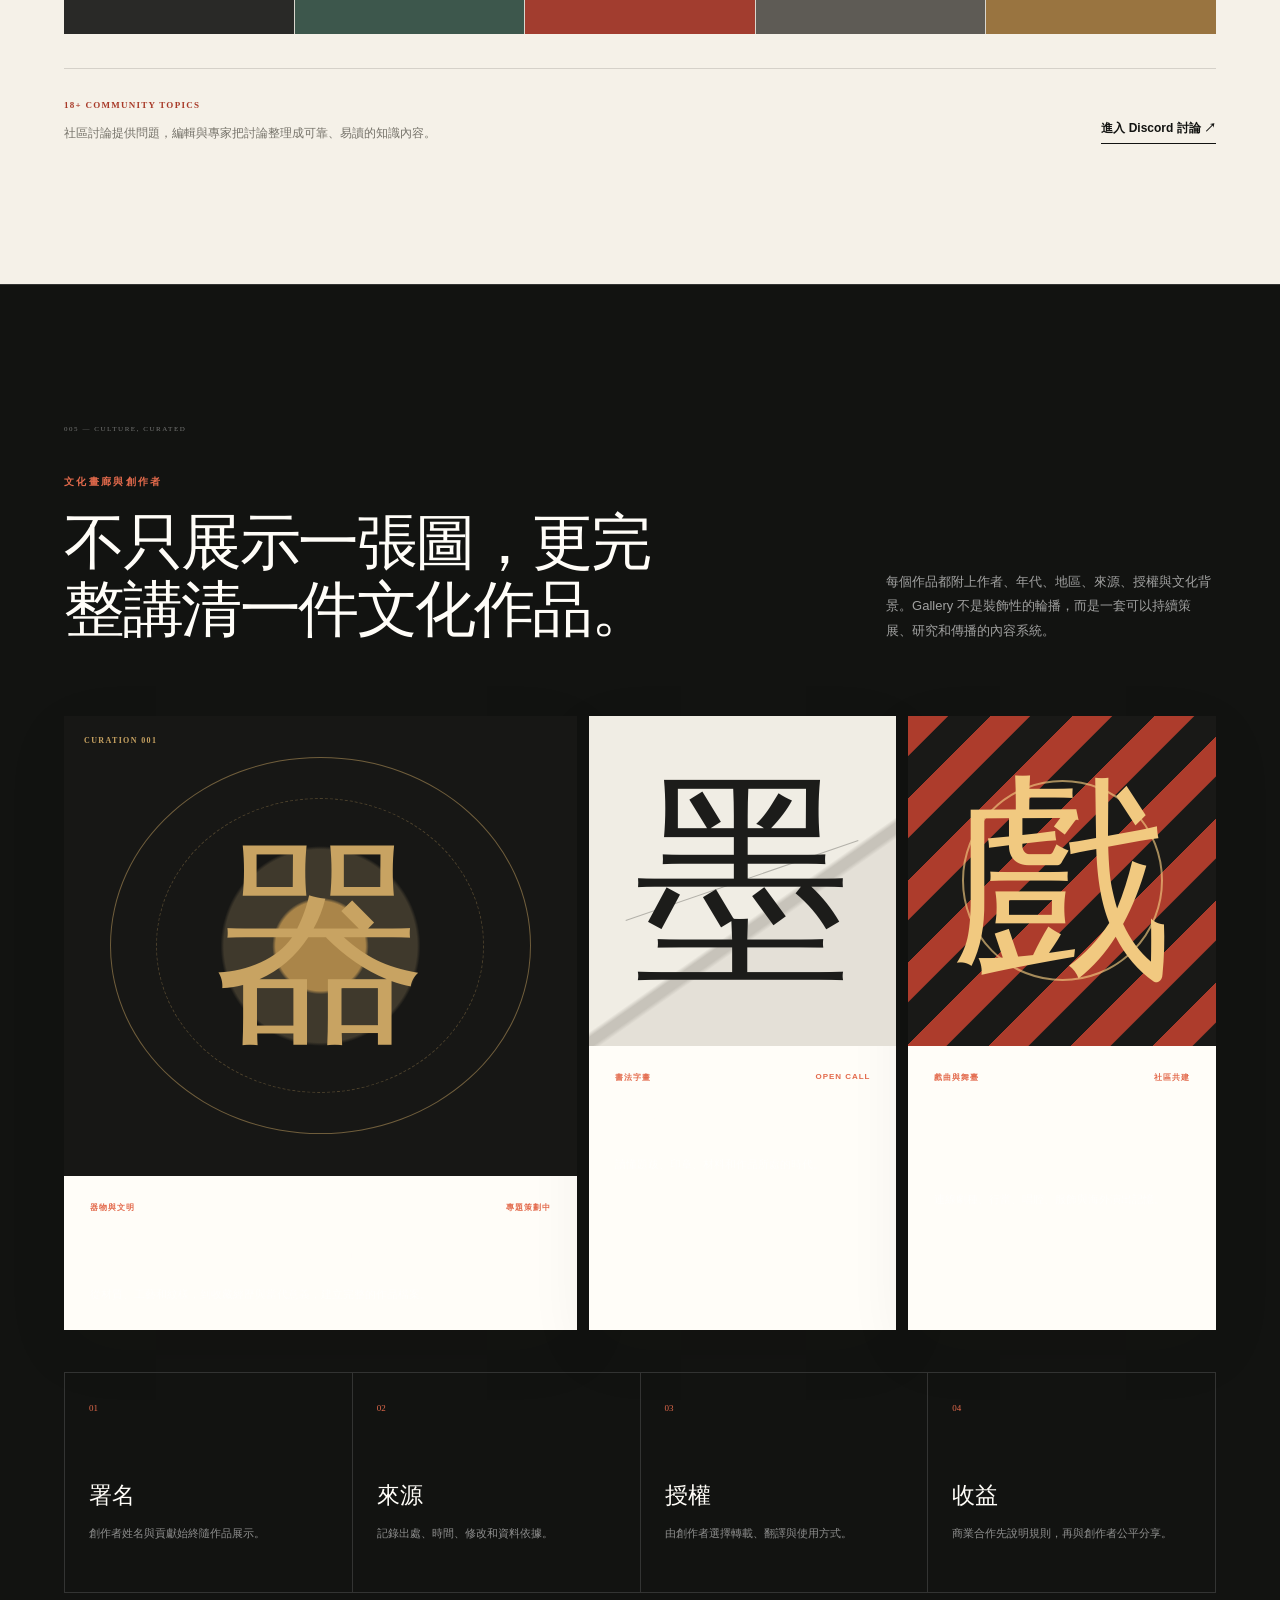
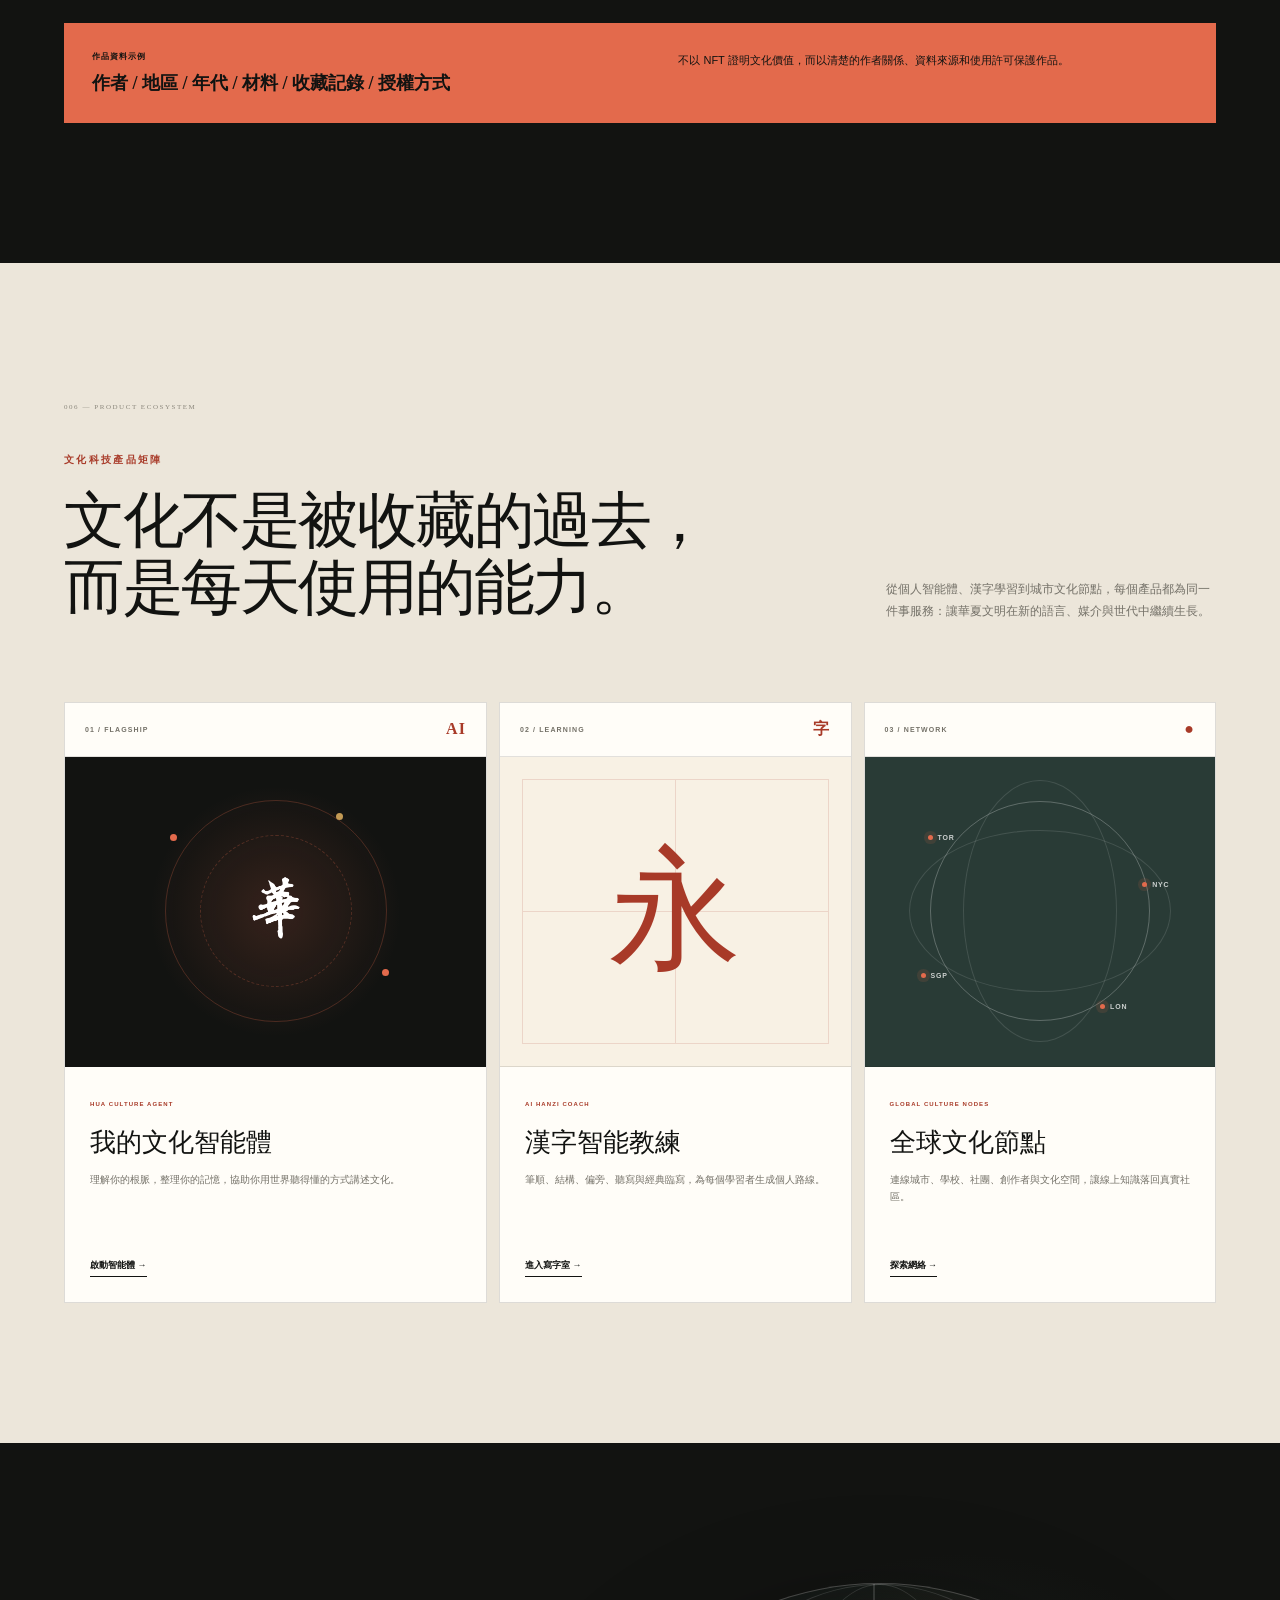
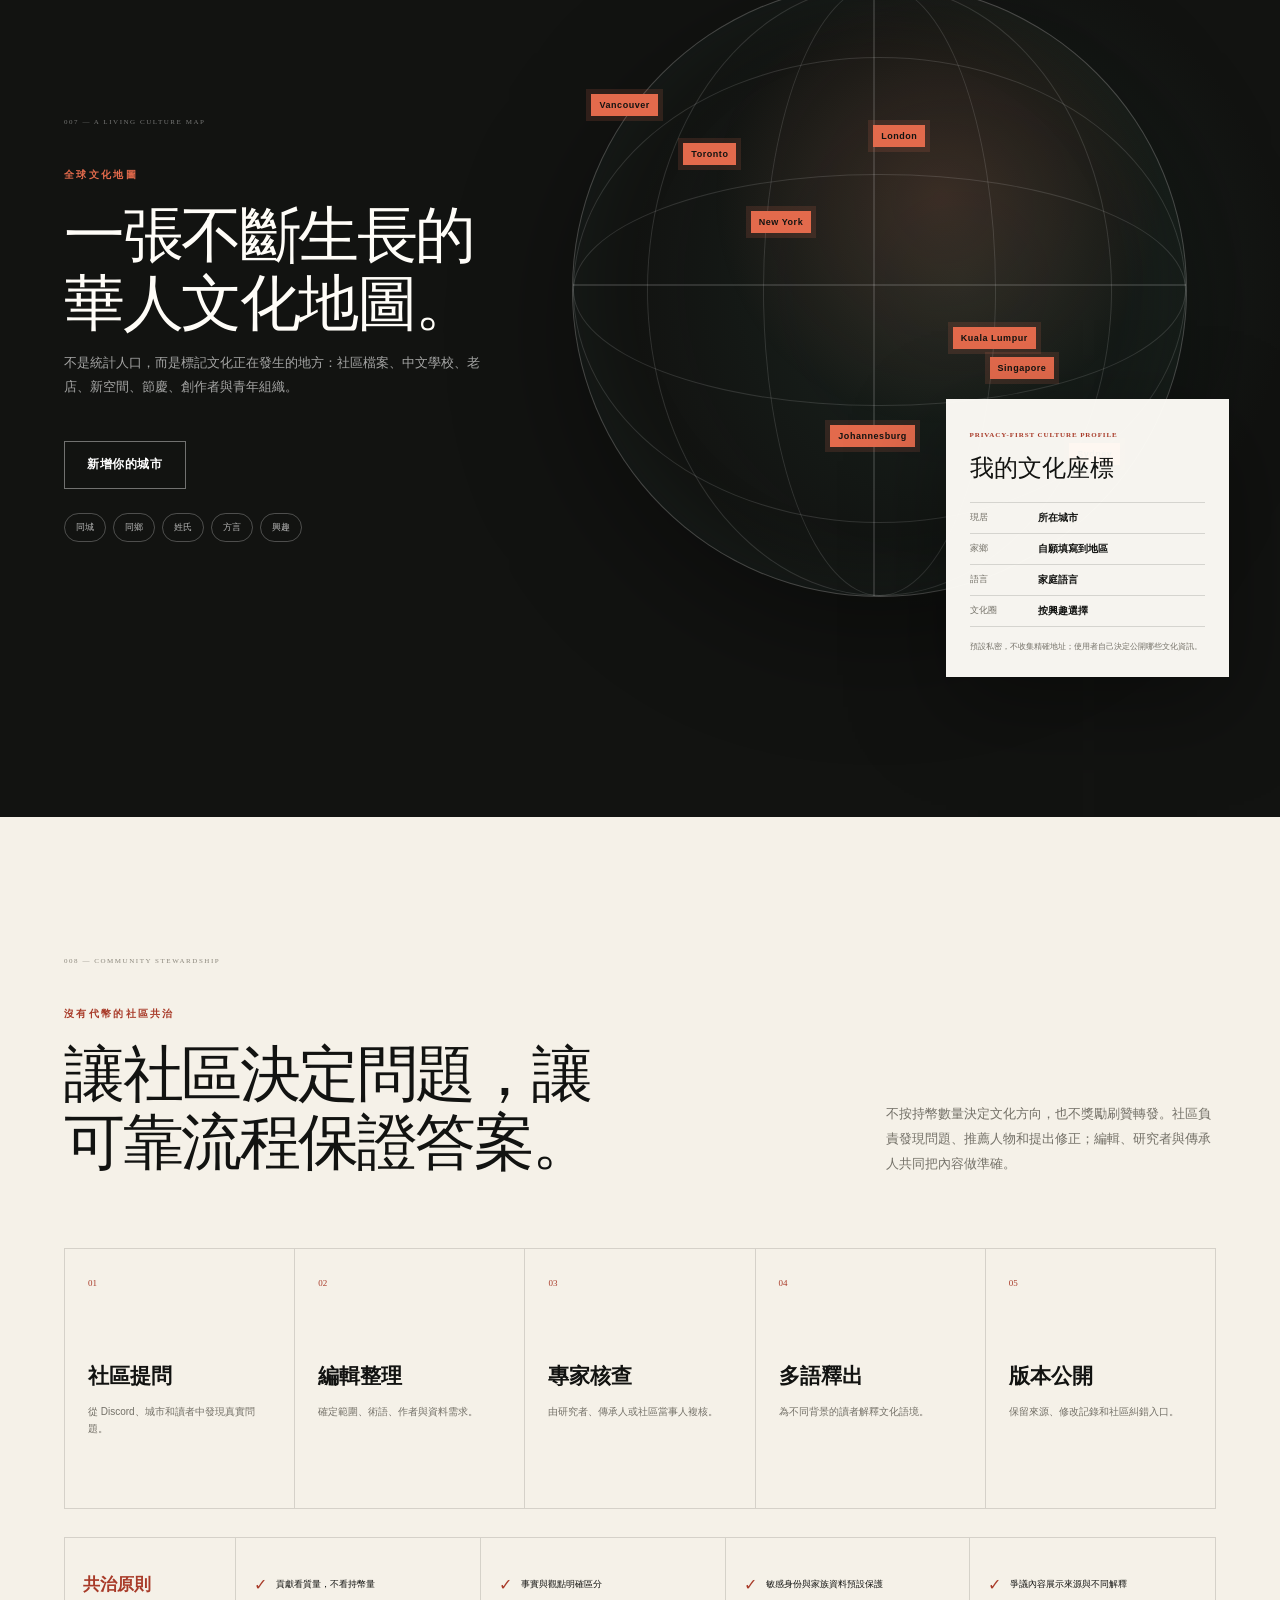
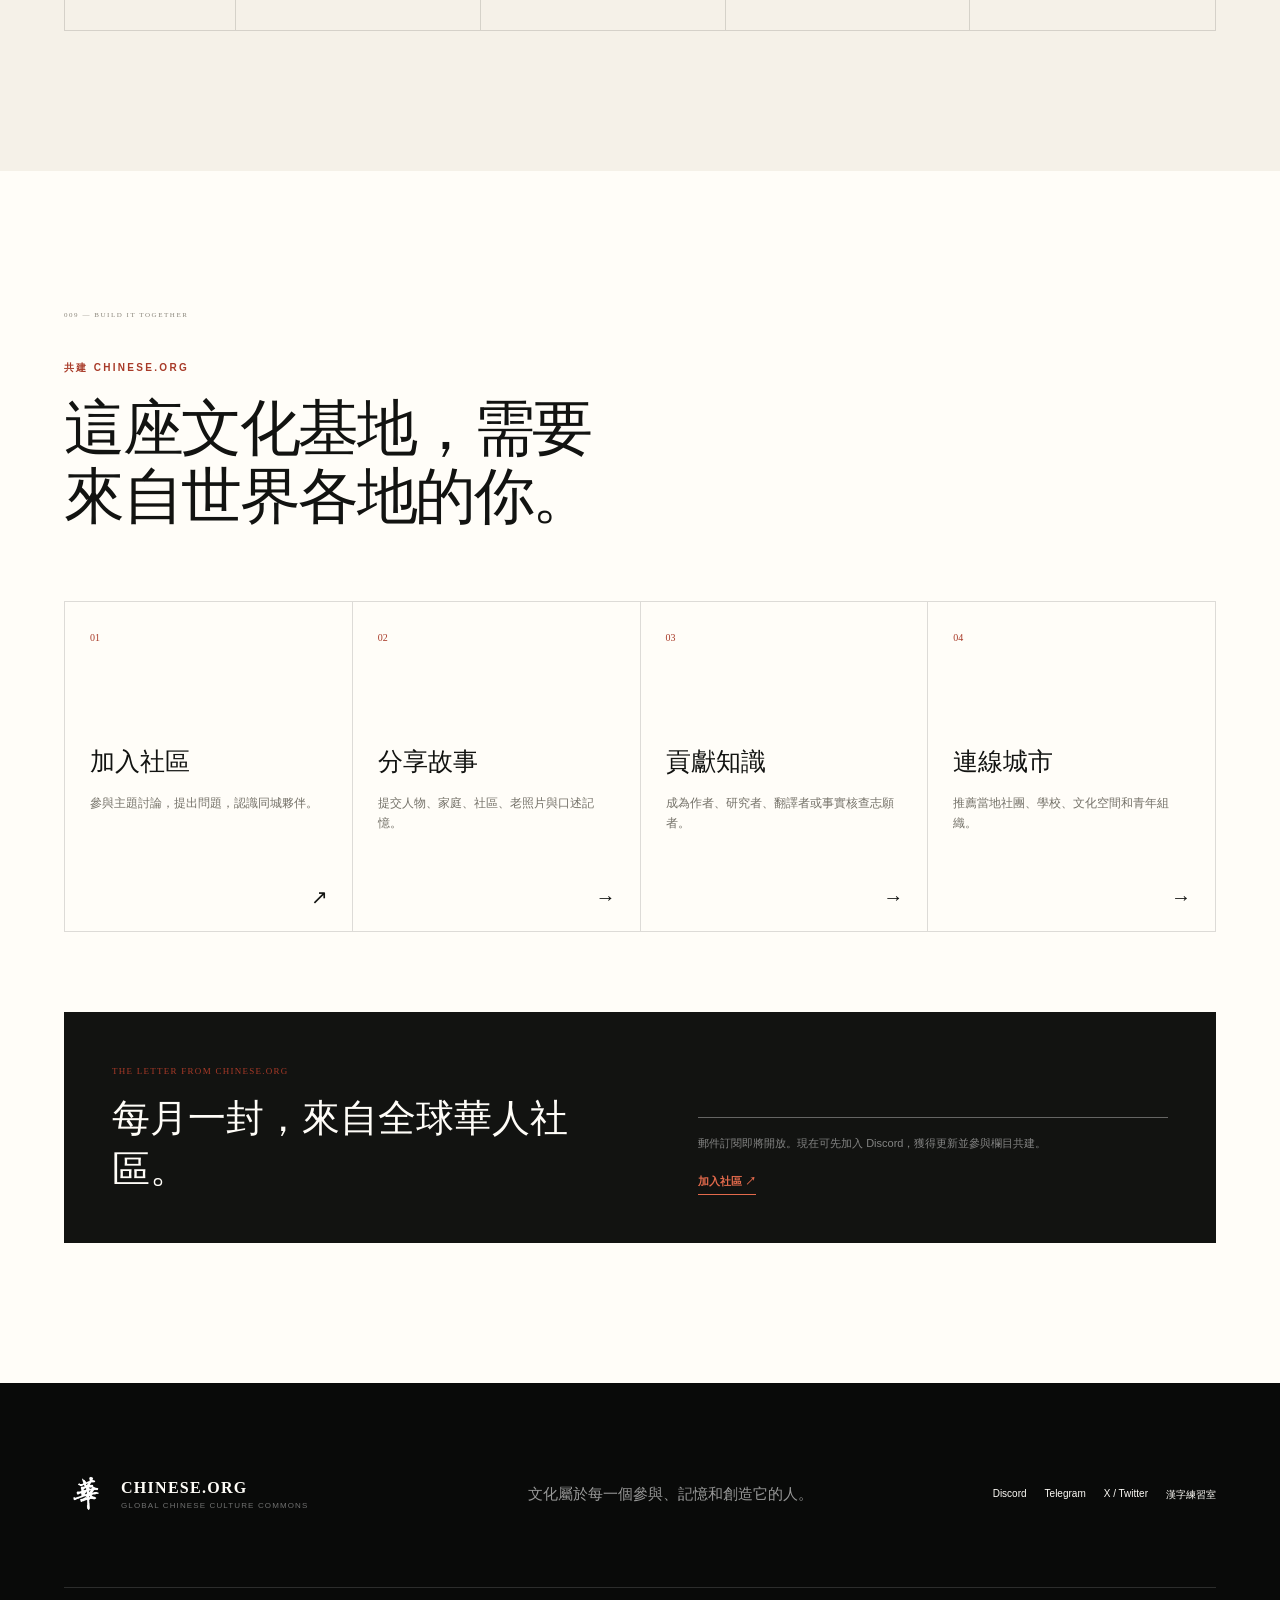
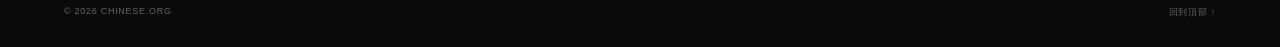
==== commit 7413a691: "Add speed literacy app: frequency-first flash cards with SRS at /rz.html Co-Authored-By: Claude Fabl" ====
--- a/index.html
+++ b/index.html
@@ -75,6 +75,7 @@
           <a class="button button-ghost" href="speak.html" data-zht="童聲跑馬燈 🎤" data-zhs="童声跑马灯 🎤" data-en="Speak &amp; Scroll 🎤">童聲跑馬燈 🎤</a>
           <a class="button button-ghost" href="poem.html" data-zht="唐詩掉落挑戰 ⭐" data-zhs="唐诗掉落挑战 ⭐" data-en="Tang Poem Drop ⭐">唐詩掉落挑戰 ⭐</a>
           <a class="button button-ghost" href="pk.html" data-zht="漢字龍虎鬥 ⚔️" data-zhs="汉字龙虎斗 ⚔️" data-en="Hanzi Battle ⚔️">漢字龍虎鬥 ⚔️</a>
+          <a class="button button-ghost" href="rz.html" data-zht="極客快速認字 ⚡" data-zhs="极客快速认字 ⚡" data-en="Speed Hanzi ⚡">極客快速認字 ⚡</a>
           <a class="button button-ghost" href="shuowen.html" data-zht="小道士說文解字 ☯️" data-zhs="小道士说文解字 ☯️" data-en="Shuowen Stories ☯️">小道士說文解字 ☯️</a>
         </div>
       </div>
